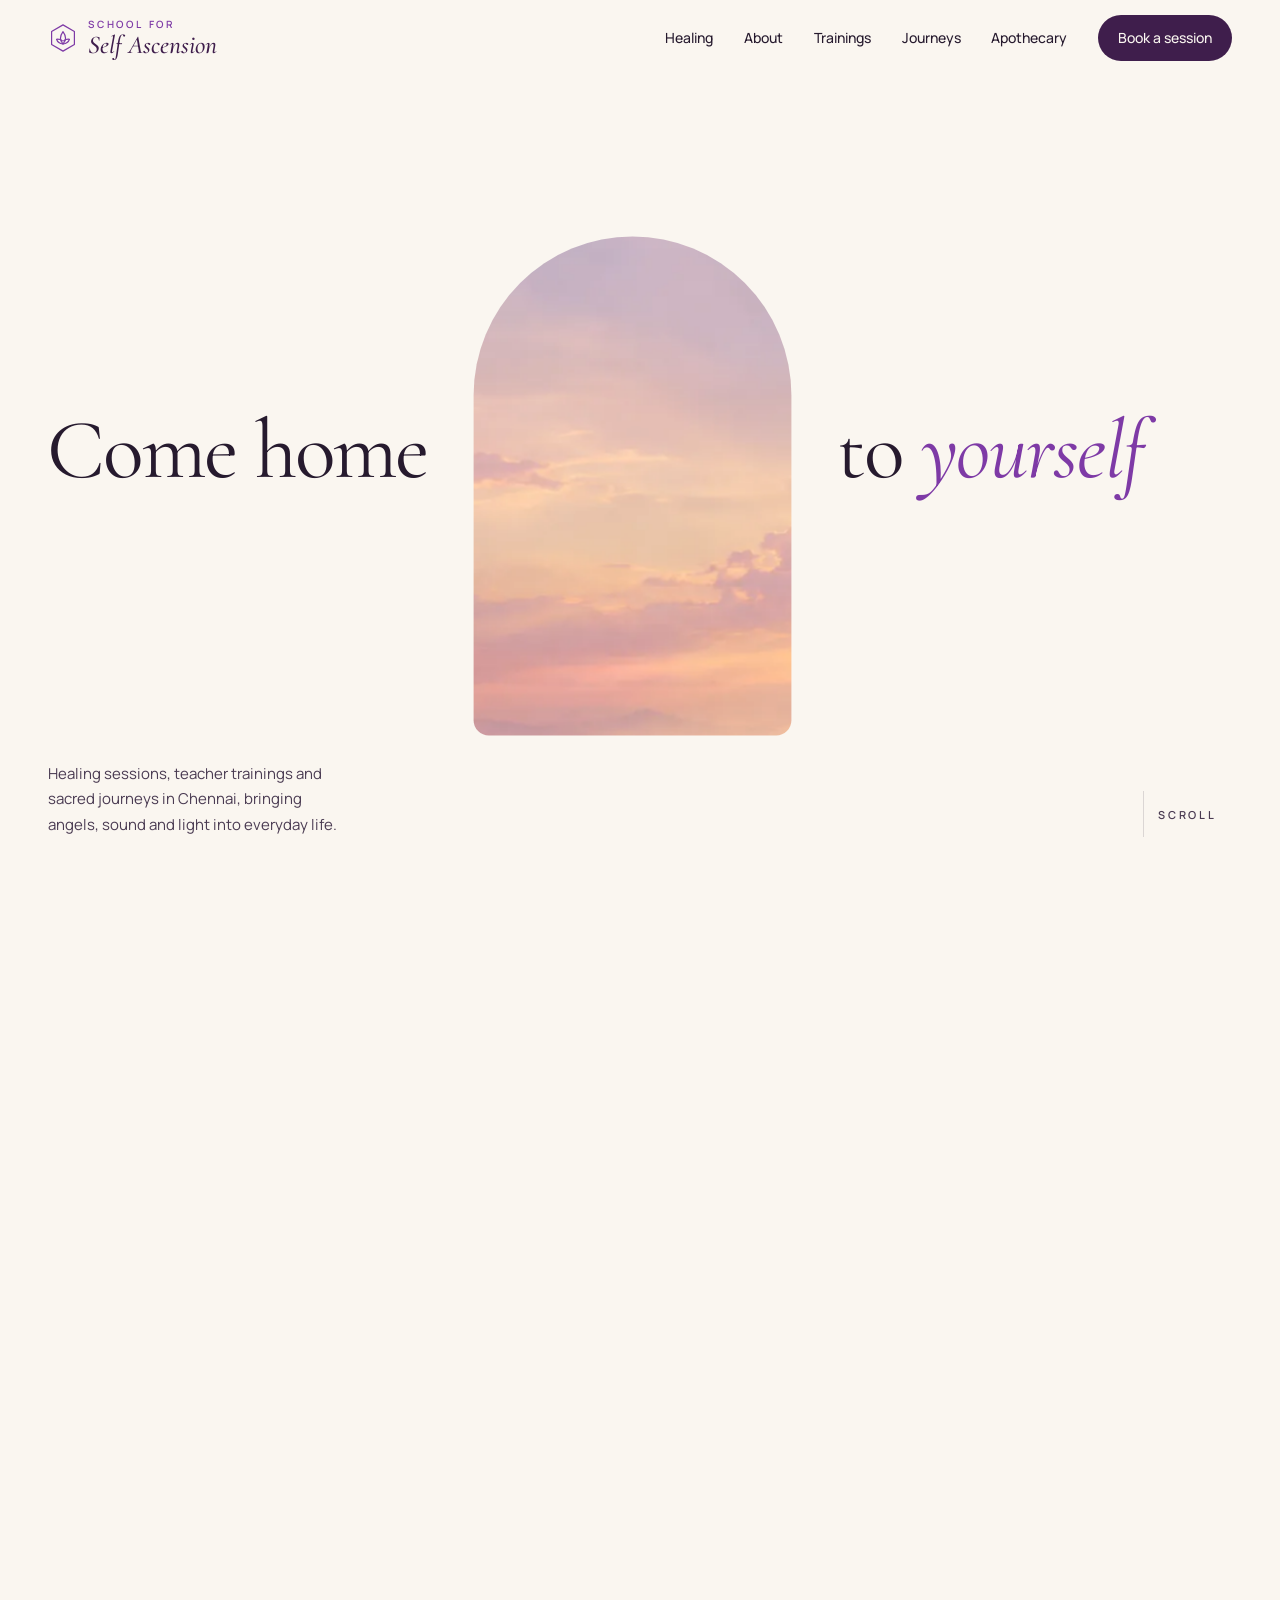
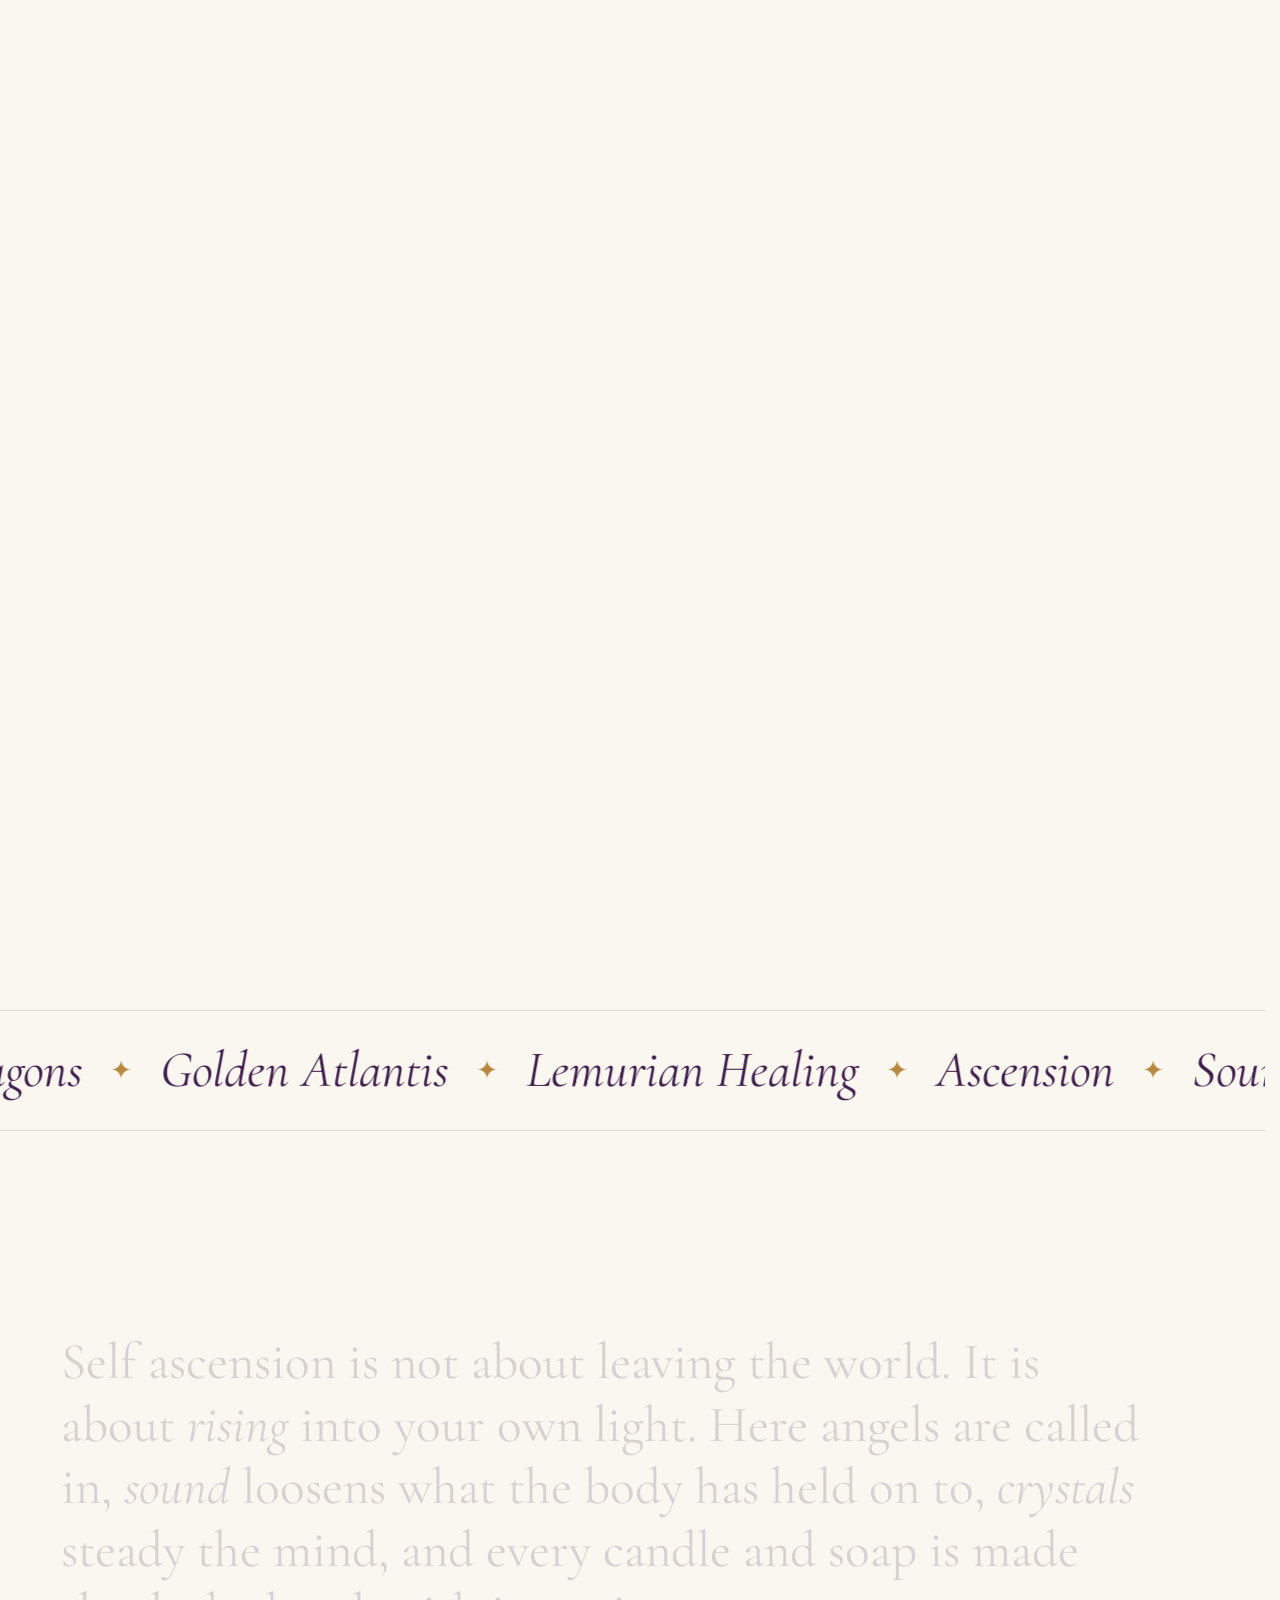
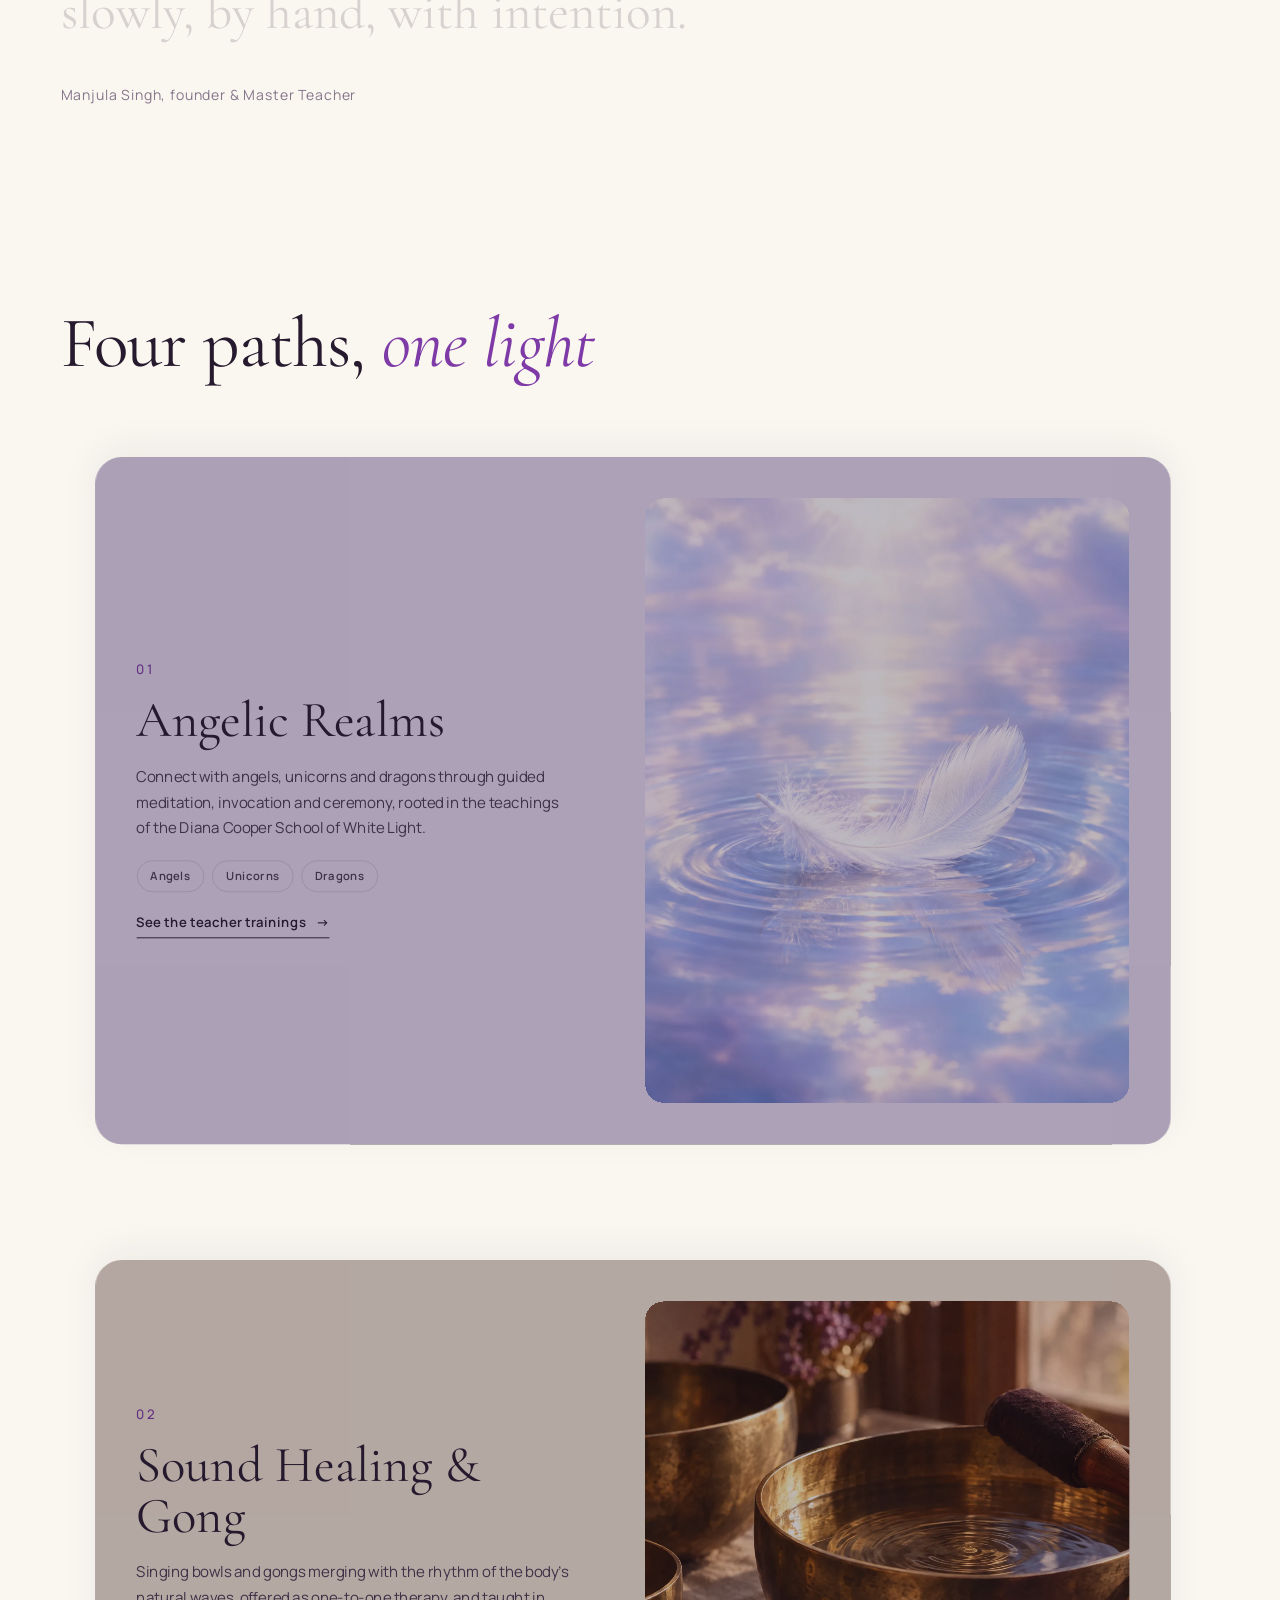
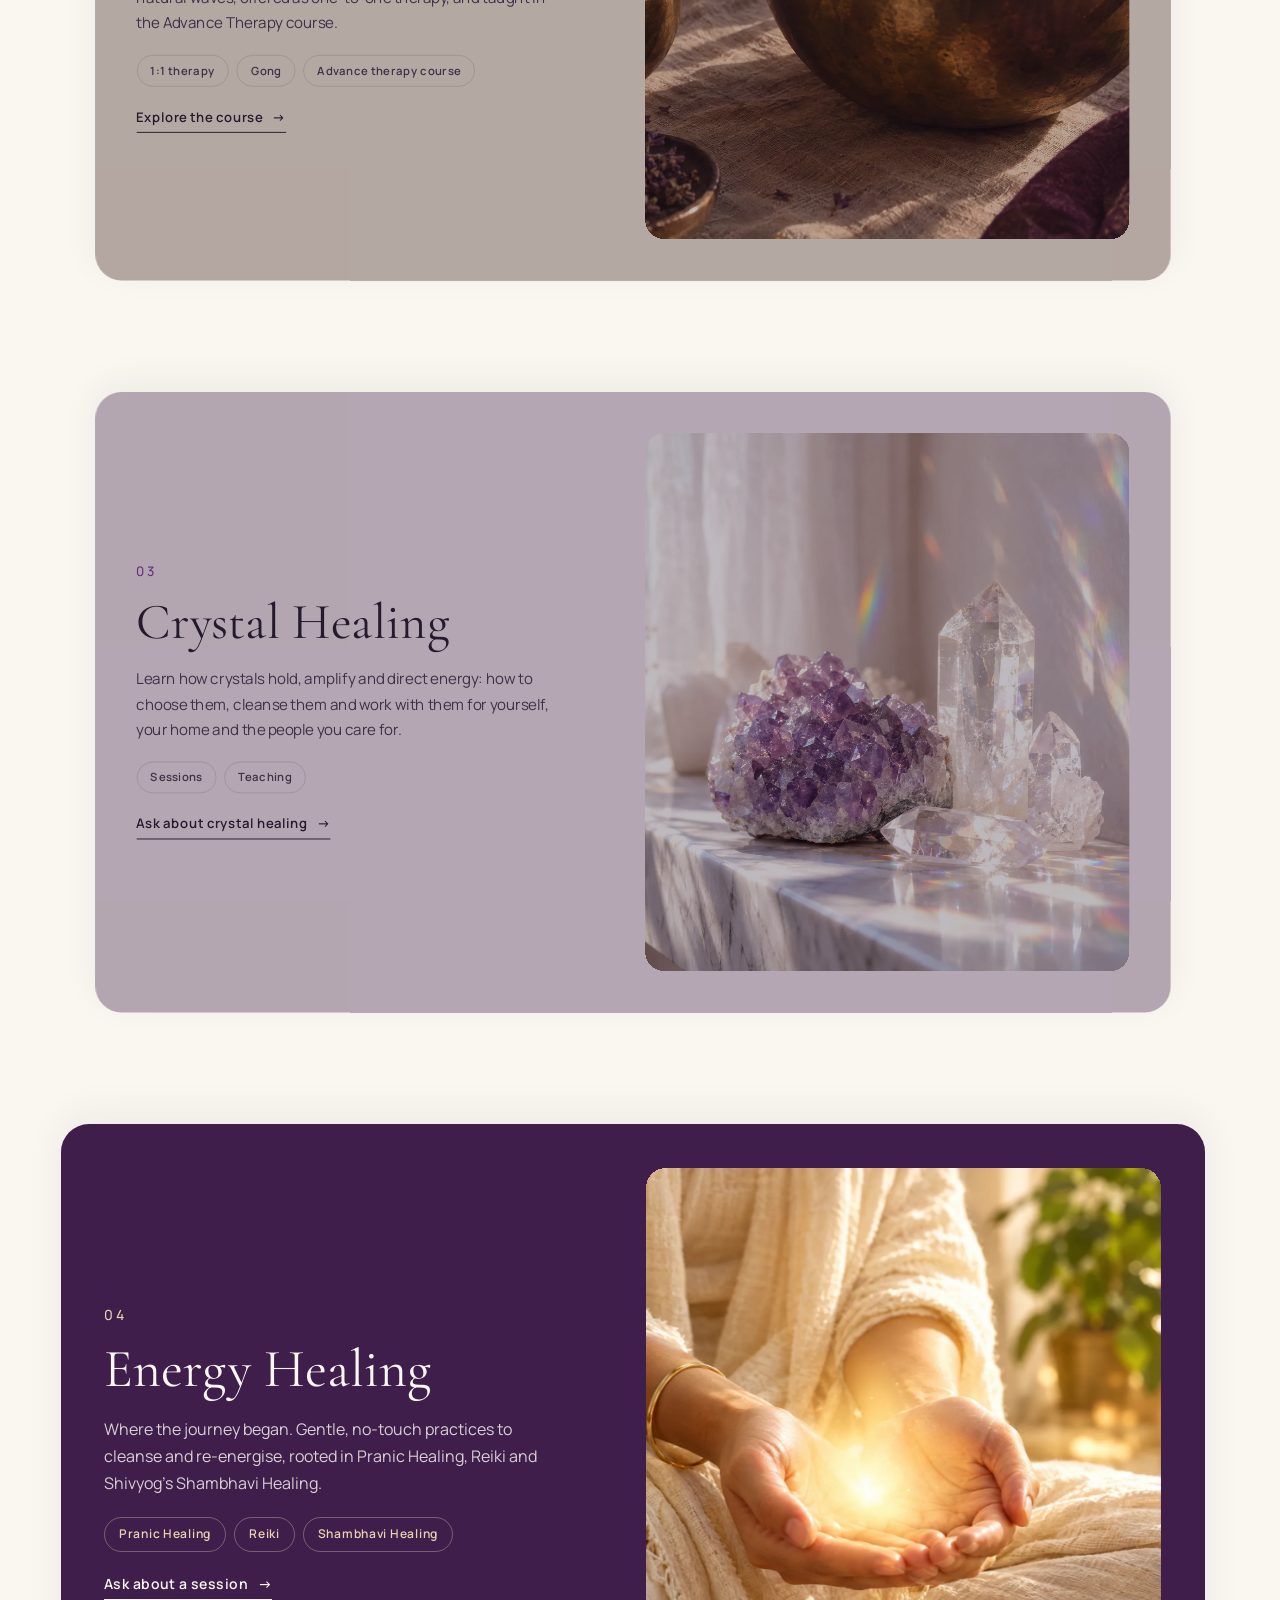
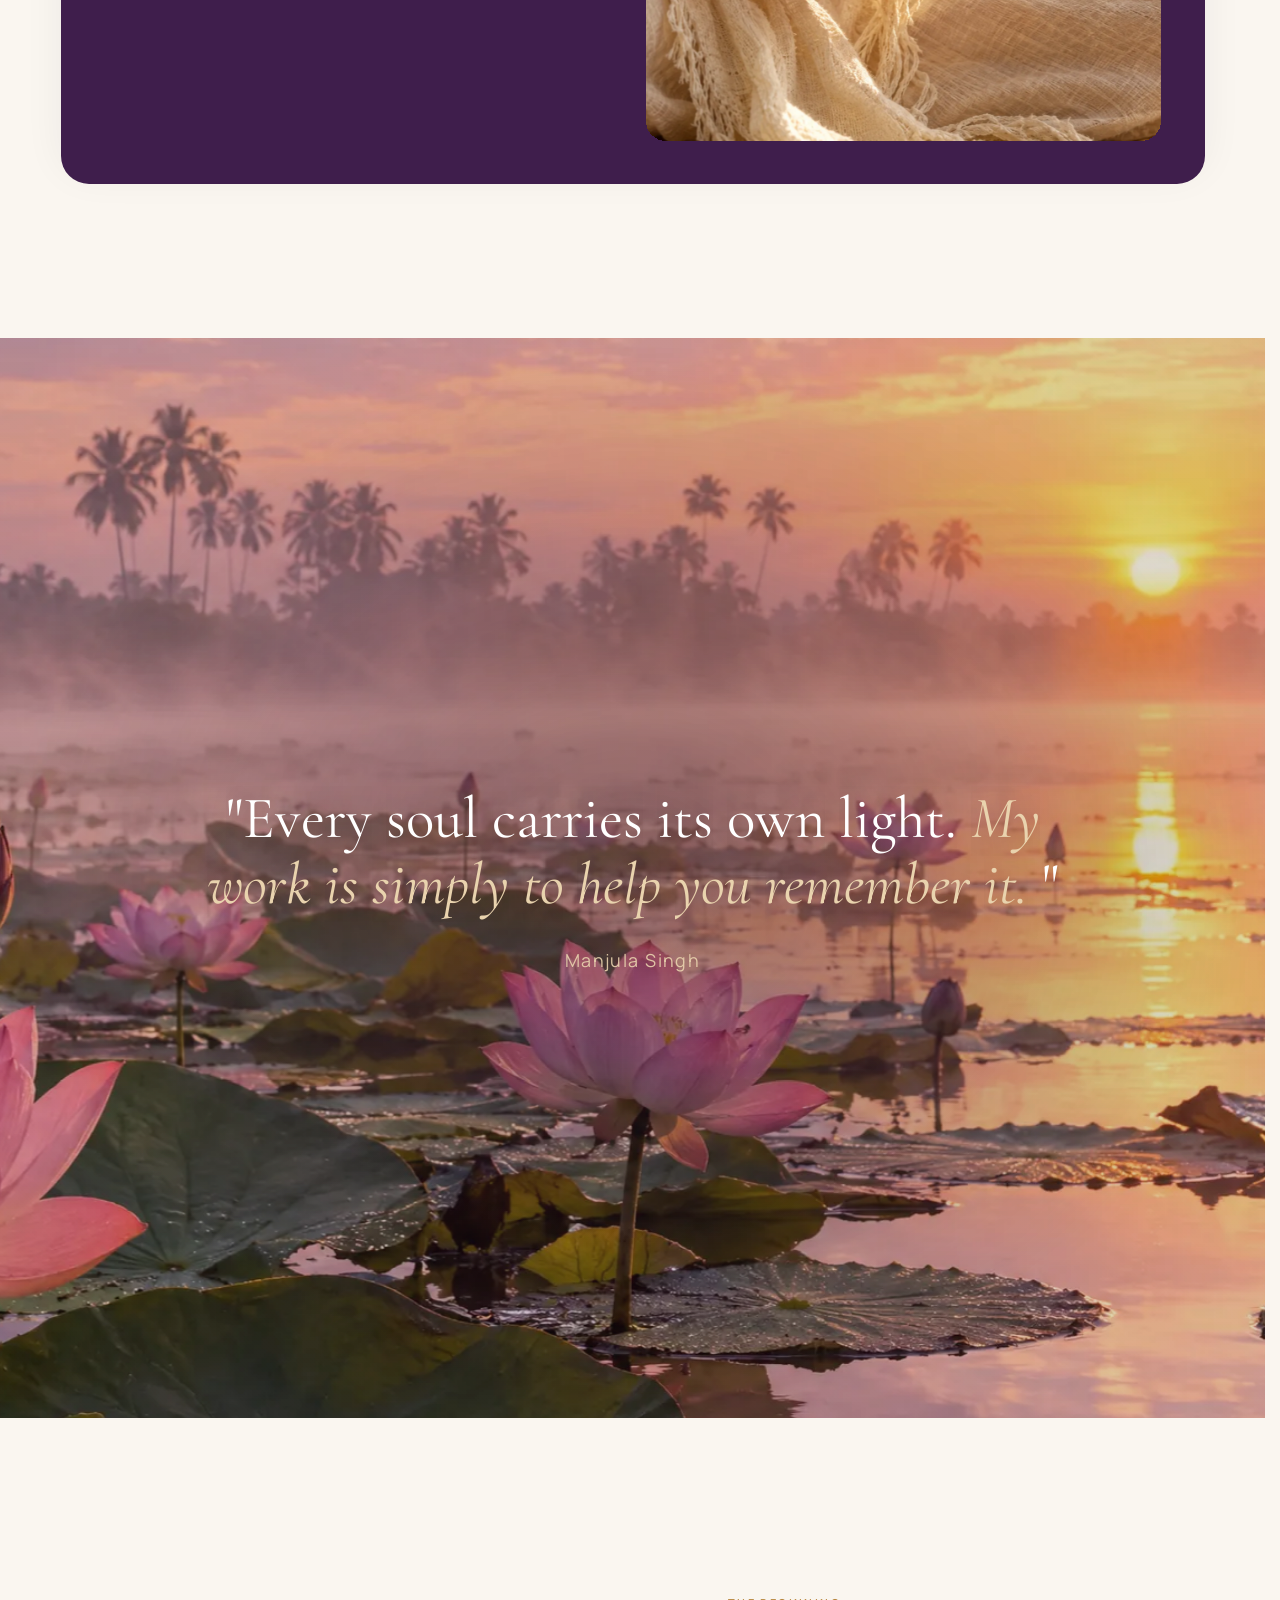
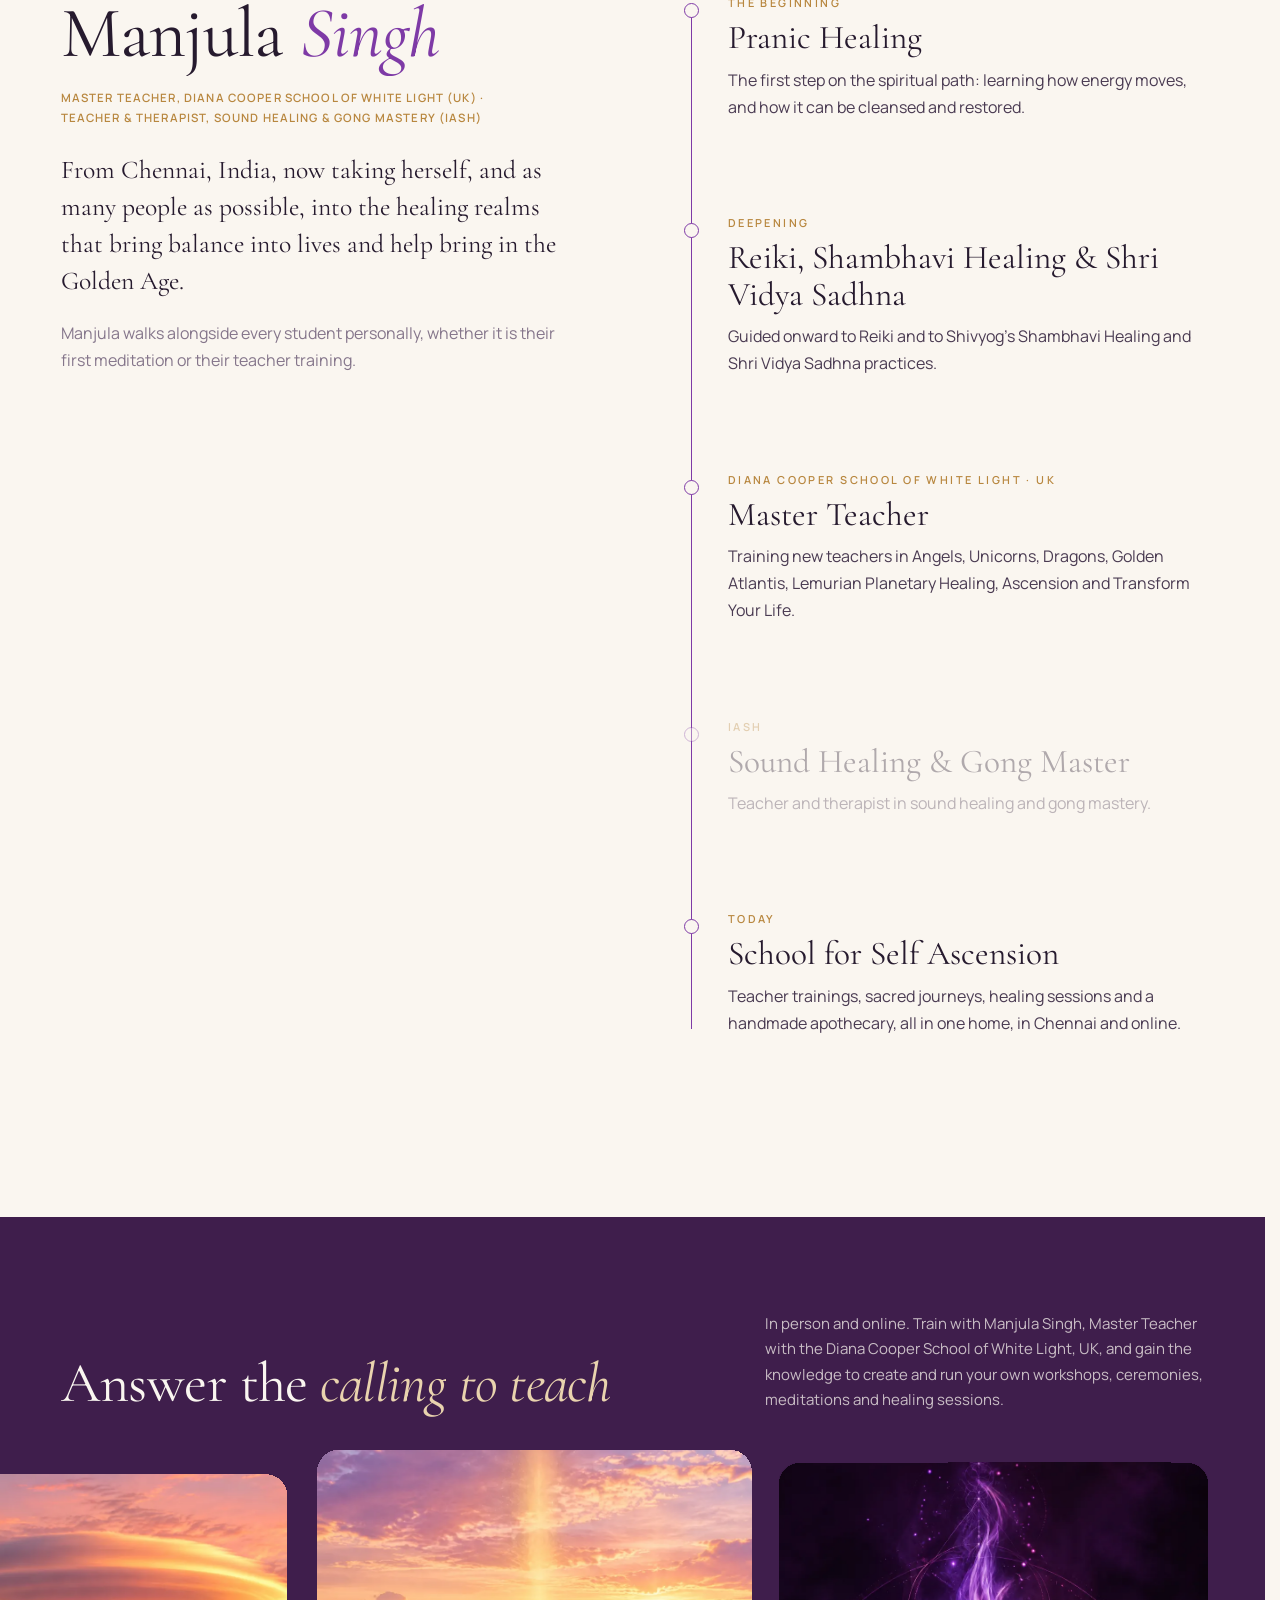
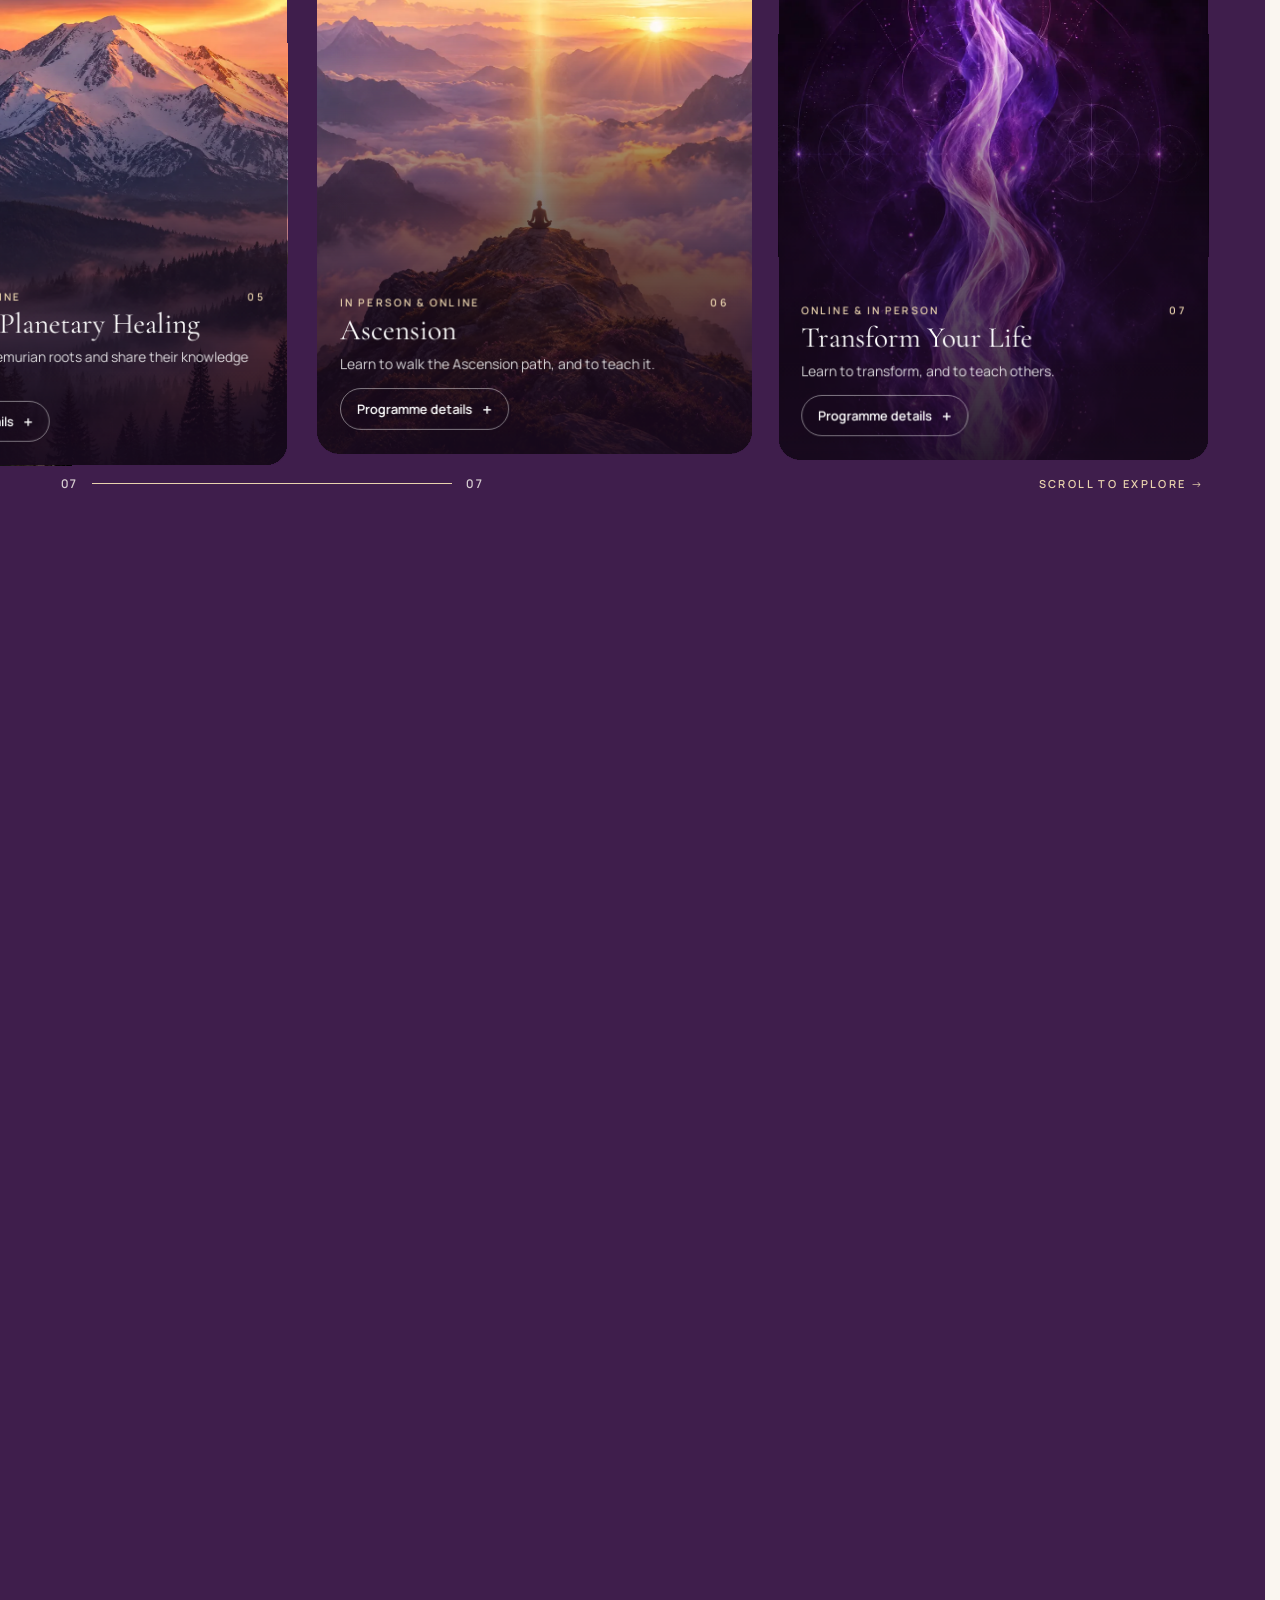
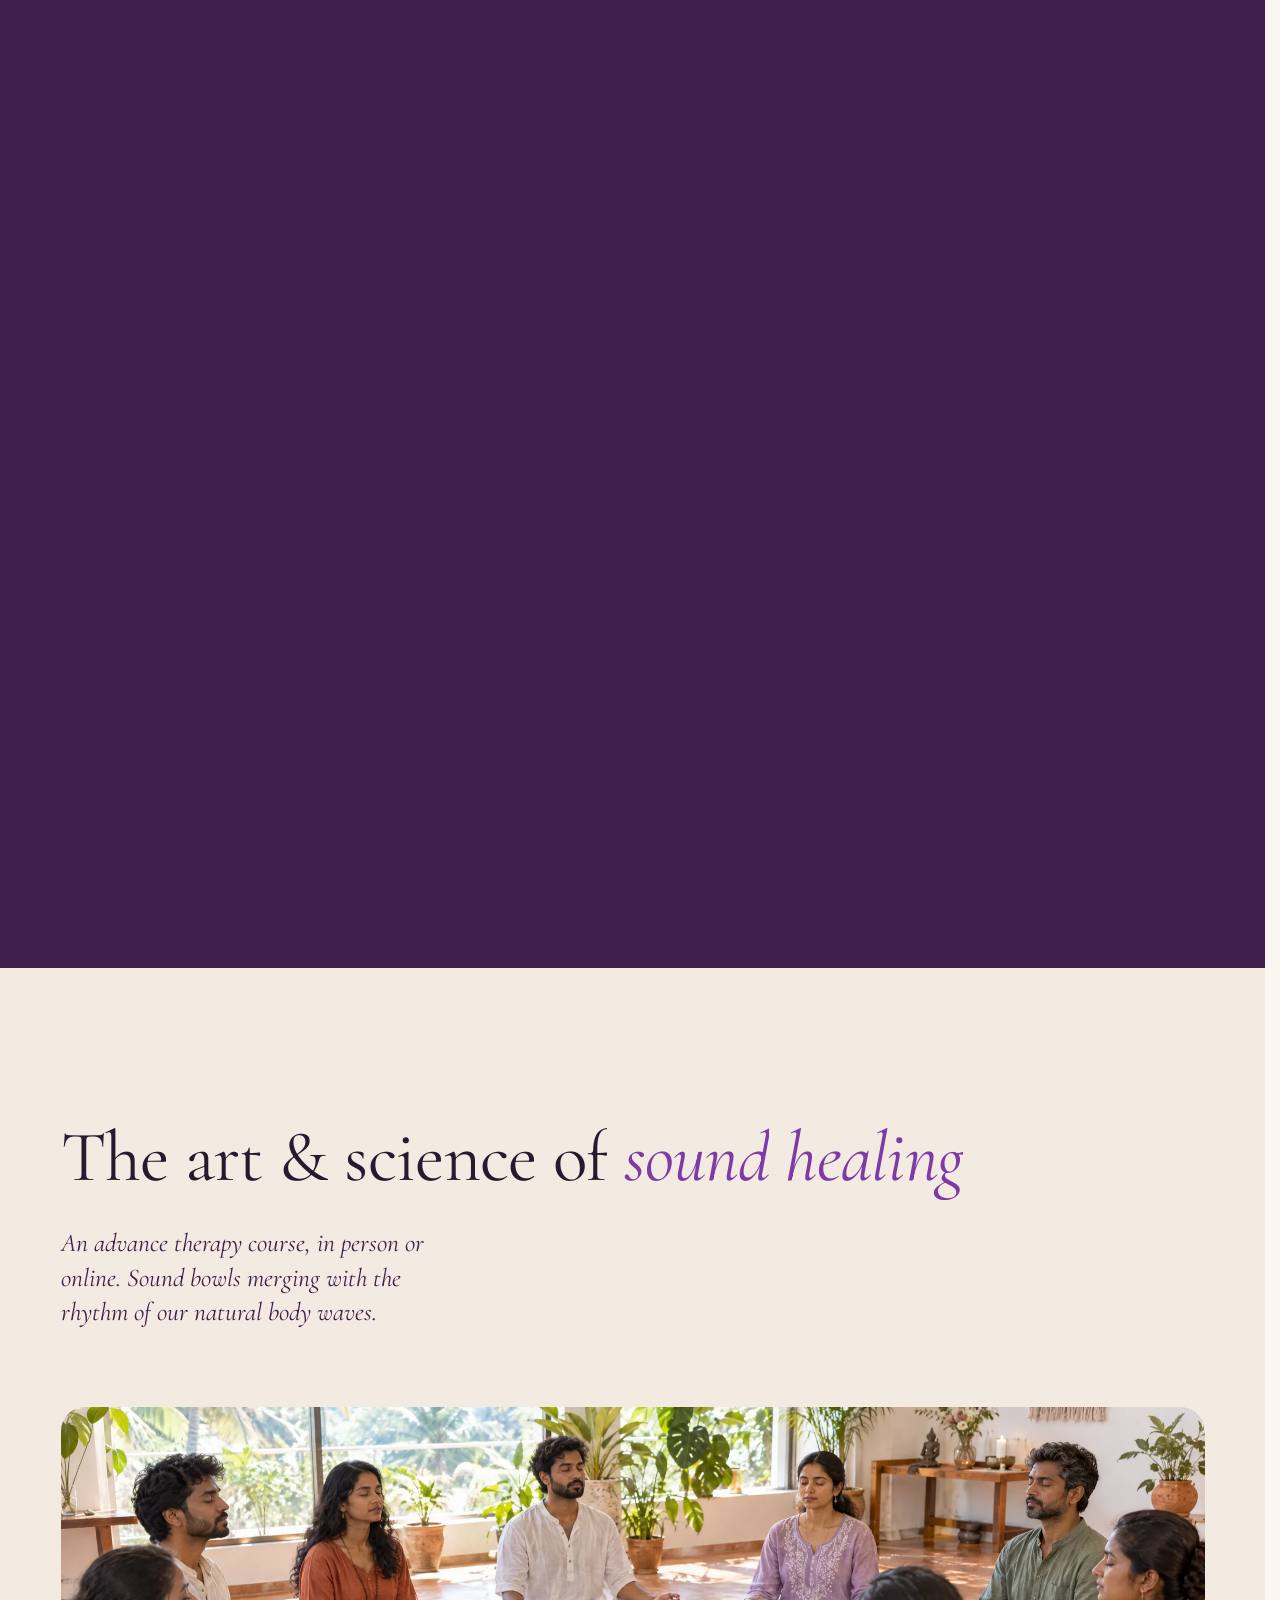
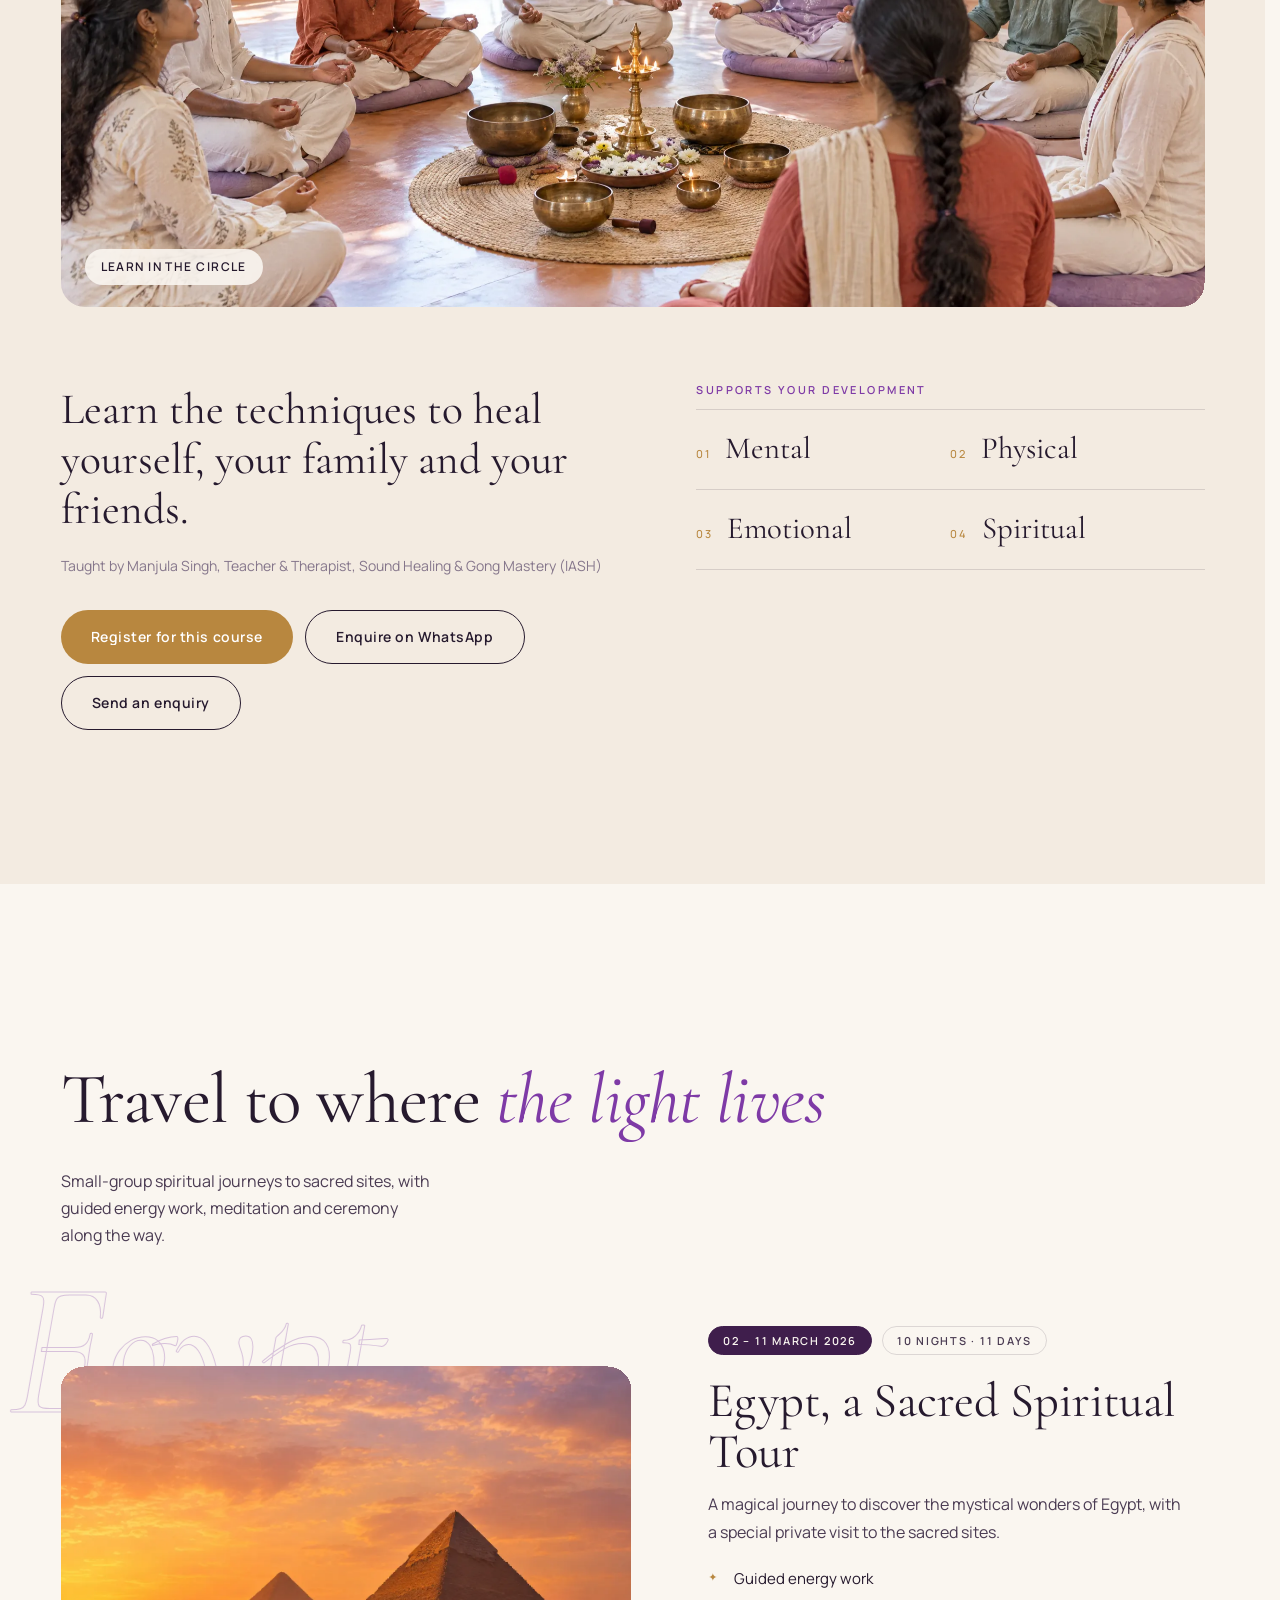
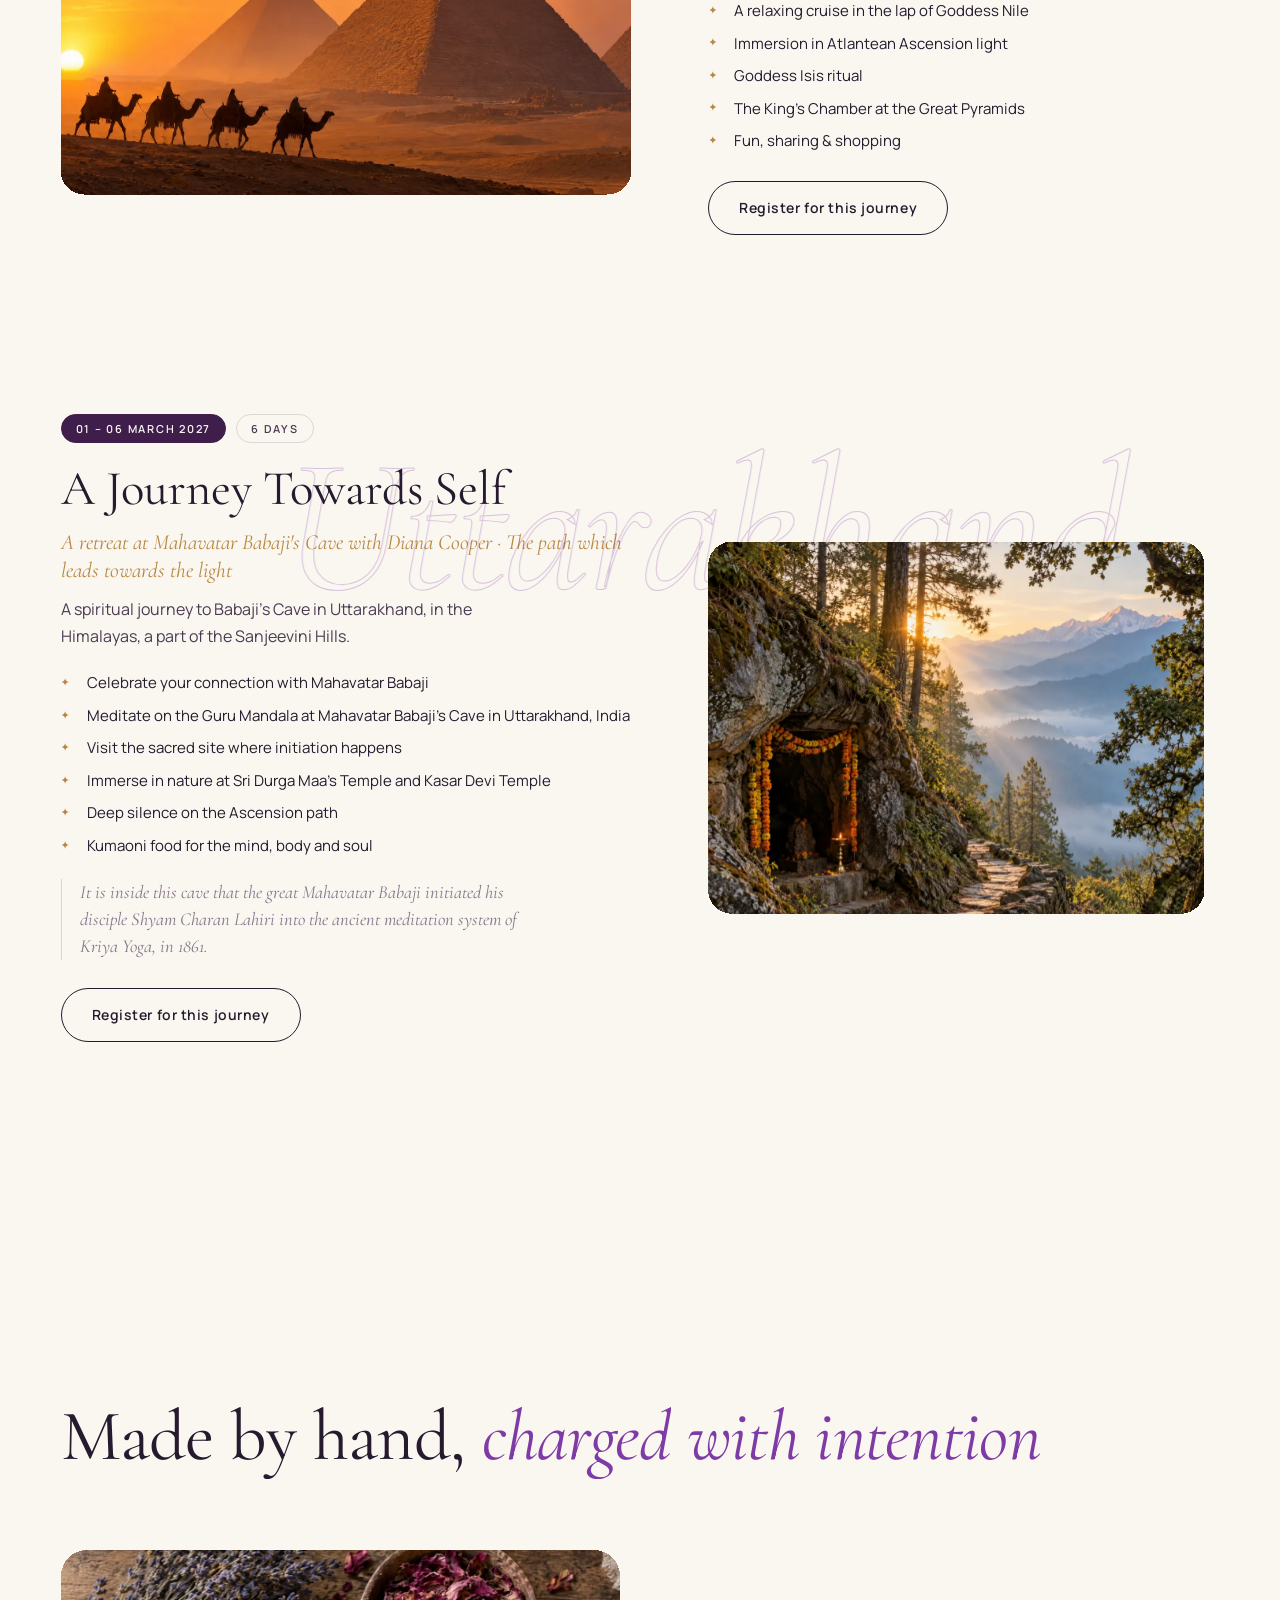
==== index.html @ c5865c65 "Drop the eyebrow pattern and write the em dashes out of the copy Two tics that read as machine-writt" ====
<!DOCTYPE html>
<html lang="en">
<head>
  <meta charset="utf-8">
  <meta name="viewport" content="width=device-width, initial-scale=1">
  <title>School for Self Ascension · Healing, Teacher Training &amp; Sacred Journeys · Chennai</title>
  <meta name="description" content="School for Self Ascension, Chennai: teacher trainings with Master Teacher Manjula Singh, sound healing courses, sacred journeys and handmade candles &amp; soaps.">
  <meta name="theme-color" content="#4B2459">
  <link rel="icon" href="data:image/svg+xml,%3Csvg xmlns='http://www.w3.org/2000/svg' viewBox='0 0 40 40'%3E%3Cpath d='M20 1.5 36 10.75v18.5L20 38.5 4 29.25v-18.5Z' fill='%234B2459'/%3E%3Cpath d='M20 11c2.4 3.3 3.6 6.3 3.6 9.1S22.4 25.5 20 28c-2.4-2.5-3.6-5.1-3.6-7.9S17.6 14.3 20 11Z' fill='%23E9D3AE'/%3E%3C/svg%3E">
  <link rel="preconnect" href="https://fonts.googleapis.com">
  <link rel="preconnect" href="https://fonts.gstatic.com" crossorigin>
  <link href="https://fonts.googleapis.com/css2?family=Cormorant+Garamond:ital,wght@0,400;0,500;0,600;1,400;1,500&family=Manrope:wght@400;500;600;700&display=swap" rel="stylesheet">
  <link rel="preload" as="image" href="assets/img/hero-sky.webp">
  <link rel="stylesheet" href="css/style.css?v=8">
</head>
<body>

  <!-- Intro curtain -->
  <div class="curtain" id="curtain" aria-hidden="true">
    <div class="curtain-inner">
      <span class="curtain-dev">School for</span>
      <span class="curtain-word">Self Ascension</span>
    </div>
  </div>

  <div class="progress" id="progress" aria-hidden="true"></div>

  <!-- Header -->
  <header class="hdr" id="hdr">
    <a class="brand" href="#top" aria-label="School for Self Ascension home">
      <svg class="brand-mark" viewBox="0 0 40 40" aria-hidden="true">
        <path d="M20 2.5 35.2 11.25v17.5L20 37.5 4.8 28.75v-17.5Z"/>
        <path d="M20 11.5c2.3 3.2 3.4 6.1 3.4 8.8S22.3 25.5 20 28c-2.3-2.5-3.4-5-3.4-7.7S17.7 14.7 20 11.5Z"/>
        <path d="M20 28c-4.3-.4-7.3-2.4-8.6-6.3 2.9-.4 5.4.3 7.6 2M20 28c4.3-.4 7.3-2.4 8.6-6.3-2.9-.4-5.4.3-7.6 2"/>
      </svg>
      <span class="brand-text"><small>School for</small>Self Ascension</span>
    </a>
    <nav class="nav" id="nav" aria-label="Main">
      <a href="#healing" data-spy="healing">Healing</a>
      <a href="#about" data-spy="about">About</a>
      <a href="#trainings" data-spy="trainings">Trainings</a>
      <a href="#journeys" data-spy="journeys">Journeys</a>
      <a href="#apothecary" data-spy="apothecary">Apothecary</a>
      <a href="#contact" class="nav-cta">Book a session</a>
    </nav>
    <button class="burger" id="burger" aria-label="Open menu" aria-expanded="false" aria-controls="nav">
      <span></span><span></span>
    </button>
  </header>

  <main id="top">

    <!-- ============ HERO: arch window expands to full-bleed ============ -->
    <section class="hero" id="hero">
      <div class="hero-pin">
        <h1 class="hero-title">
          <span class="hero-word hw-l"><span>Come</span> <span>home</span></span>
          <span class="hero-word hw-r"><span>to</span> <em>yourself</em></span>
        </h1>

        <div class="hero-frame" id="heroFrame">
          <img id="heroImg" src="assets/img/hero-sky.webp" alt="Golden light breaking through lavender clouds with a single white feather" fetchpriority="high">
          <div class="hero-caption" id="heroCaption">
            <span class="dev">With Master Teacher Manjula Singh</span>
            <p class="hero-caption-title">School for <em>Self Ascension</em></p>
            <p class="hero-caption-sub">Teacher trainings · Sound healing · Sacred journeys</p>
          </div>
        </div>

        <p class="hero-sub" id="heroSub">Healing sessions, teacher trainings and sacred journeys in Chennai, bringing angels, sound and light into everyday life.</p>
        <div class="hero-cue" id="heroCue"><span class="cue-line"></span>Scroll</div>
      </div>
    </section>

    <!-- ============ Velocity marquee ============ -->
    <div class="marquee" aria-hidden="true">
      <div class="marquee-track" id="marquee">
        <span>Angels</span><i>✦</i><span>Unicorns</span><i>✦</i><span>Dragons</span><i>✦</i><span>Golden Atlantis</span><i>✦</i><span>Lemurian Healing</span><i>✦</i><span>Ascension</span><i>✦</i><span>Sound &amp; Gong</span><i>✦</i><span>Sacred Journeys</span><i>✦</i>
      </div>
    </div>

    <!-- ============ Manifesto: word fill ============ -->
    <section class="manifesto" id="manifesto">
      <div class="wrap">
        <p class="fill" id="fill">
          Self ascension is not about leaving the world. It is about <em>rising</em> into your own light. Here angels are called in, <em>sound</em> loosens what the body has held on to, <em>crystals</em> steady the mind, and every candle and soap is made slowly, by hand, with intention.
        </p>
        <p class="fill-sign">Manjula Singh, founder &amp; Master Teacher</p>
      </div>
    </section>

    <!-- ============ Healing modalities: sticky stacked cards ============ -->
    <section class="healing" id="healing">
      <div class="wrap">
        <div class="sec-head">
          <h2 class="split">Four paths, <em>one light</em></h2>
        </div>

        <div class="stack" id="stack">
          <article class="stack-card c-lav" style="--i:0">
            <div class="sc-text">
              <span class="sc-num">01</span>
              <h3>Angelic Realms</h3>
              <p>Connect with angels, unicorns and dragons through guided meditation, invocation and ceremony, rooted in the teachings of the Diana Cooper School of White Light.</p>
              <ul class="sc-tags"><li>Angels</li><li>Unicorns</li><li>Dragons</li></ul>
              <a class="link-arrow" href="#trainings">See the teacher trainings <span>→</span></a>
            </div>
            <div class="sc-media"><img src="assets/img/angel-feather.webp" alt="A white feather resting on still water with gentle ripples" loading="lazy"></div>
          </article>

          <article class="stack-card c-gold" style="--i:1">
            <div class="sc-text">
              <span class="sc-num">02</span>
              <h3>Sound Healing &amp; Gong</h3>
              <p>Singing bowls and gongs merging with the rhythm of the body's natural waves, offered as one-to-one therapy, and taught in the Advance Therapy course.</p>
              <ul class="sc-tags"><li>1:1 therapy</li><li>Gong</li><li>Advance therapy course</li></ul>
              <a class="link-arrow" href="#sound">Explore the course <span>→</span></a>
            </div>
            <div class="sc-media"><img src="assets/img/singing-bowls.webp" alt="Brass Tibetan singing bowls with a wooden mallet in warm light" loading="lazy"></div>
          </article>

          <article class="stack-card c-blush" style="--i:2">
            <div class="sc-text">
              <span class="sc-num">03</span>
              <h3>Crystal Healing</h3>
              <p>Learn how crystals hold, amplify and direct energy: how to choose them, cleanse them and work with them for yourself, your home and the people you care for.</p>
              <ul class="sc-tags"><li>Sessions</li><li>Teaching</li></ul>
              <a class="link-arrow" href="#contact" data-interest="Crystal Healing">Ask about crystal healing <span>→</span></a>
            </div>
            <div class="sc-media"><img src="assets/img/crystals-light.webp" alt="Amethyst and clear quartz on a marble windowsill casting rainbow light" loading="lazy"></div>
          </article>

          <article class="stack-card c-plum" style="--i:3">
            <div class="sc-text">
              <span class="sc-num">04</span>
              <h3>Energy Healing</h3>
              <p>Where the journey began. Gentle, no-touch practices to cleanse and re-energise, rooted in Pranic Healing, Reiki and Shivyog's Shambhavi Healing.</p>
              <ul class="sc-tags"><li>Pranic Healing</li><li>Reiki</li><li>Shambhavi Healing</li></ul>
              <a class="link-arrow" href="#contact" data-interest="A healing session">Ask about a session <span>→</span></a>
            </div>
            <div class="sc-media"><img src="assets/img/healing-hands.webp" alt="Open cupped hands holding a soft glow of golden light" loading="lazy"></div>
          </article>
        </div>
      </div>
    </section>

    <!-- ============ Lotus parallax band ============ -->
    <section class="band" id="band">
      <div class="band-media"><img id="bandImg" src="assets/img/lotus-pond.webp" alt="Pink lotus flowers on a misty pond at sunrise" loading="lazy"></div>
      <div class="band-copy">
        <blockquote class="split">"Every soul carries its own light. <em>My work is simply to help you remember it.</em>"</blockquote>
        <p class="band-attrib">Manjula Singh</p>
      </div>
    </section>

    <!-- ============ About: rail draw ============ -->
    <section class="journey" id="about">
      <div class="wrap journey-grid">
        <div class="journey-intro">
          <h2 class="split">Manjula <em>Singh</em></h2>
          <p class="creds">Master Teacher, Diana Cooper School of White Light (UK) · Teacher &amp; Therapist, Sound Healing &amp; Gong Mastery (IASH)</p>
          <p class="lead">From Chennai, India, now taking herself, and as many people as possible, into the healing realms that bring balance into lives and help bring in the Golden Age.</p>
          <p class="muted">Manjula walks alongside every student personally, whether it is their first meditation or their teacher training.</p>
        </div>

        <ol class="rail-list" id="rail">
          <li class="rail-fill" aria-hidden="true"><span id="railFill"></span></li>
          <li class="rail-item">
            <span class="rail-dot"></span>
            <p class="rail-k">The beginning</p>
            <h3>Pranic Healing</h3>
            <p>The first step on the spiritual path: learning how energy moves, and how it can be cleansed and restored.</p>
          </li>
          <li class="rail-item">
            <span class="rail-dot"></span>
            <p class="rail-k">Deepening</p>
            <h3>Reiki, Shambhavi Healing &amp; Shri Vidya Sadhna</h3>
            <p>Guided onward to Reiki and to Shivyog's Shambhavi Healing and Shri Vidya Sadhna practices.</p>
          </li>
          <li class="rail-item">
            <span class="rail-dot"></span>
            <p class="rail-k">Diana Cooper School of White Light · UK</p>
            <h3>Master Teacher</h3>
            <p>Training new teachers in Angels, Unicorns, Dragons, Golden Atlantis, Lemurian Planetary Healing, Ascension and Transform Your Life.</p>
          </li>
          <li class="rail-item">
            <span class="rail-dot"></span>
            <p class="rail-k">IASH</p>
            <h3>Sound Healing &amp; Gong Master</h3>
            <p>Teacher and therapist in sound healing and gong mastery.</p>
          </li>
          <li class="rail-item">
            <span class="rail-dot"></span>
            <p class="rail-k">Today</p>
            <h3>School for Self Ascension</h3>
            <p>Teacher trainings, sacred journeys, healing sessions and a handmade apothecary, all in one home, in Chennai and online.</p>
          </li>
        </ol>
      </div>
    </section>

    <!-- ============ Teacher trainings: pinned horizontal gallery ============ -->
    <section class="trainings" id="trainings">
      <div class="tr-pin">
        <div class="wrap tr-head">
          <div>
            <h2 class="split">Answer the <em>calling to teach</em></h2>
          </div>
          <p class="sec-note">In person and online. Train with Manjula Singh, Master Teacher with the Diana Cooper School of White Light, UK, and gain the knowledge to create and run your own workshops, ceremonies, meditations and healing sessions.</p>
        </div>

        <div class="tr-track" id="trTrack">

          <article class="tr-card" data-title="Angel Teacher Training">
            <div class="tr-media"><img src="assets/img/tr-angels.webp" alt="Luminous angel wings of light against a lavender sky" loading="lazy"></div>
            <div class="tr-body">
              <p class="tr-kicker"><span>Teacher training</span><span>01</span></p>
              <h3>Angels</h3>
              <p>Be the angelic light that spreads around and into the world.</p>
              <button class="tr-more" type="button">Programme details <span aria-hidden="true">+</span></button>
            </div>
            <div class="tr-detail" hidden>
              <p class="dlg-kicker">Teacher training · In person &amp; online</p>
              <h3>Angel Teacher Training</h3>
              <p class="dlg-lead">Do you want to teach about Angels? Be the angelic light that spreads around and into the world.</p>
              <p>This training programme gives you the knowledge to create and run your own workshops, ceremonies, meditations and healing sessions on Angels.</p>
            </div>
          </article>

          <article class="tr-card" data-title="Unicorn Teacher Training">
            <div class="tr-media"><img src="assets/img/tr-unicorns.webp" alt="A white unicorn in a misty moonlit forest glade" loading="lazy"></div>
            <div class="tr-body">
              <p class="tr-kicker"><span>Teacher training</span><span>02</span></p>
              <h3>Unicorns</h3>
              <p>Unicorns are pure beings who connect to our souls.</p>
              <button class="tr-more" type="button">Programme details <span aria-hidden="true">+</span></button>
            </div>
            <div class="tr-detail" hidden>
              <p class="dlg-kicker">Teacher training · Online &amp; in person</p>
              <h3>Unicorn Teacher Training</h3>
              <p class="dlg-lead">Unicorns are pure beings who connect to our souls.</p>
              <p>This training programme gives you the knowledge to create and run your own workshops, ceremonies, meditations and healing sessions on Unicorns.</p>
              <p class="dlg-note">Includes the full detailed manual for the Teacher Training Module and the Unicorn Module.</p>
            </div>
          </article>

          <article class="tr-card" data-title="Dragon Teacher Training">
            <div class="tr-media"><img src="assets/img/tr-dragons.webp" alt="A golden celestial dragon swirling through sunrise clouds" loading="lazy"></div>
            <div class="tr-body">
              <p class="tr-kicker"><span>Teacher training</span><span>03</span></p>
              <h3>Dragons</h3>
              <p>Connect to the Dragons' realm and spread their light into the world.</p>
              <button class="tr-more" type="button">Programme details <span aria-hidden="true">+</span></button>
            </div>
            <div class="tr-detail" hidden>
              <p class="dlg-kicker">Teacher training · In person &amp; online</p>
              <h3>Dragon Teacher Training</h3>
              <p class="dlg-lead">Do you want to connect to the Dragons' realm and spread their light into the world? If you feel a calling to teach about them, this training programme is for you.</p>
              <p class="dlg-list-title">In this training</p>
              <ul class="dlg-list">
                <li>Connect with the celestial dragons</li>
                <li>Learn about them, and learn to teach them</li>
                <li>Spread the Dragons' light</li>
                <li>Clearing &amp; healing</li>
                <li>…and more</li>
              </ul>
            </div>
          </article>

          <article class="tr-card" data-title="Golden Atlantis Teacher Training Program">
            <div class="tr-media"><img src="assets/img/tr-atlantis.webp" alt="A golden crystal city glowing beneath turquoise ocean water" loading="lazy"></div>
            <div class="tr-body">
              <p class="tr-kicker"><span>Teacher training</span><span>04</span></p>
              <h3>Golden Atlantis</h3>
              <p>Bring wisdom, power and enlightenment into your life and the lives of others.</p>
              <button class="tr-more" type="button">Programme details <span aria-hidden="true">+</span></button>
            </div>
            <div class="tr-detail" hidden>
              <p class="dlg-kicker">Teacher training programme · Online &amp; in person</p>
              <h3>Golden Atlantis Teacher Training</h3>
              <p class="dlg-lead">Bring wisdom, power and enlightenment into your own life and the lives of others.</p>
              <p>This training programme gives you the knowledge to create and run your own workshops, ceremonies, meditations and healing sessions on the Atlantean Age.</p>
            </div>
          </article>

          <article class="tr-card" data-title="Lemurian Planetary Healing Teacher Training">
            <div class="tr-media"><img src="assets/img/tr-lemuria.webp" alt="Snow-capped Mount Shasta under a glowing lenticular cloud at sunrise" loading="lazy"></div>
            <div class="tr-body">
              <p class="tr-kicker"><span>Teacher training</span><span>05</span></p>
              <h3>Lemurian Planetary Healing</h3>
              <p>Connect to your Lemurian roots and share their knowledge with the world.</p>
              <button class="tr-more" type="button">Programme details <span aria-hidden="true">+</span></button>
            </div>
            <div class="tr-detail" hidden>
              <p class="dlg-kicker">Teacher training · In person &amp; online</p>
              <h3>Lemurian Planetary Healing Teacher Training</h3>
              <p class="dlg-lead">Do you want to connect to the Lemurian Age and spread its knowledge into the world? If you feel a calling to teach about it, this training programme is for you.</p>
              <p>Train with Manjula to connect to your Lemurian roots.</p>
            </div>
          </article>

          <article class="tr-card" data-title="Ascension Teacher Training">
            <div class="tr-media"><img src="assets/img/tr-ascension.webp" alt="A figure meditating on a mountain ridge above the clouds as a column of light rises" loading="lazy"></div>
            <div class="tr-body">
              <p class="tr-kicker"><span>Teacher training</span><span>06</span></p>
              <h3>Ascension</h3>
              <p>Learn to walk the Ascension path, and to teach it.</p>
              <button class="tr-more" type="button">Programme details <span aria-hidden="true">+</span></button>
            </div>
            <div class="tr-detail" hidden>
              <p class="dlg-kicker">Teacher training · In person &amp; online</p>
              <h3>Ascension Teacher Training</h3>
              <p class="dlg-lead">Do you want to lead your own workshops and teach others about Ascension? Learn to walk the Ascension path, and to teach it.</p>
              <p class="dlg-list-title">What you'll learn</p>
              <ul class="dlg-list">
                <li>The expertise and skills to facilitate workshops and meditations in a professional manner</li>
                <li>How to keep your energies uplifted as you organise and run workshops</li>
                <li>A comprehensive understanding of Ascension</li>
                <li>The Soul and the Monad</li>
                <li>Channelling the Masters</li>
                <li>Affirmations, prayers and Degrees</li>
                <li>Cosmic Heart meditation and healing</li>
                <li>…and more</li>
              </ul>
            </div>
          </article>

          <article class="tr-card" data-title="Transform Your Life Teacher Training">
            <div class="tr-media"><img src="assets/img/tr-violet-flame.webp" alt="A luminous violet flame rising in darkness" loading="lazy"></div>
            <div class="tr-body">
              <p class="tr-kicker"><span>Teacher training</span><span>07</span></p>
              <h3>Transform Your Life</h3>
              <p>Learn to transform, and to teach others.</p>
              <button class="tr-more" type="button">Programme details <span aria-hidden="true">+</span></button>
            </div>
            <div class="tr-detail" hidden>
              <p class="dlg-kicker">Teacher training · Online &amp; in person</p>
              <h3>Transform Your Life Teacher Training</h3>
              <p class="dlg-lead">Learn to transform, and to teach others.</p>
              <p class="dlg-list-title">What you'll learn</p>
              <ul class="dlg-list">
                <li>The Laws of Life</li>
                <li>The inner self, the Inner Child and the Shadow self</li>
                <li>Abundance, material and spiritual</li>
                <li>Your relationship with the physical self and the chakras</li>
                <li>A variety of activities and visualisations to heal, uncord and transform, and how to teach them</li>
                <li>The Violet Flame and its variations as tools for transformation</li>
                <li>Walking the Ascension Pathway</li>
                <li>Connecting with the soul and its purpose</li>
              </ul>
            </div>
          </article>

        </div>

        <div class="wrap tr-hud" aria-hidden="true">
          <span id="trCount">01</span><span class="tr-bar"><i id="trBar"></i></span><span id="trTotal">07</span>
          <span class="tr-hint">Scroll to explore <b>→</b></span>
        </div>
      </div>
    </section>

    <!-- ============ Sound healing course: clip wipe ============ -->
    <section class="sound" id="sound">
      <div class="wrap">
        <div class="sec-head row">
          <div>
            <h2 class="split">The art &amp; science of <em>sound healing</em></h2>
          </div>
          <p class="sec-note sound-tag">An advance therapy course, in person or online. Sound bowls merging with the rhythm of our natural body waves.</p>
        </div>

        <div class="wipe" id="wipe">
          <img src="assets/img/workshop-circle.webp" alt="A group meditating in a circle around singing bowls and a lit diya in a bright studio" loading="lazy">
          <span class="wipe-label">Learn in the circle</span>
        </div>

        <div class="sound-grid">
          <div class="reveal">
            <p class="sound-lead">Learn the techniques to heal yourself, your family and your friends.</p>
            <p class="sound-by">Taught by Manjula Singh, Teacher &amp; Therapist, Sound Healing &amp; Gong Mastery (IASH)</p>
            <div class="sound-actions">
              <a class="btn btn-gold magnetic" href="register.html?a=course-sound-healing"><span class="roll"><span>Register for this course</span><span>Register for this course</span></span></a>
              <a class="btn btn-ghost wa-link" href="#contact" data-wa="Hello Manjula, I'd like to know more about the Sound Healing Advance Therapy course." target="_blank" rel="noopener">Enquire on WhatsApp</a>
              <a class="btn btn-ghost" href="#contact" data-interest="Sound Healing: Advance Therapy course">Send an enquiry</a>
            </div>
          </div>
          <div class="reveal">
            <p class="dlg-list-title">Supports your development</p>
            <ul class="sound-dev">
              <li><span>01</span>Mental</li>
              <li><span>02</span>Physical</li>
              <li><span>03</span>Emotional</li>
              <li><span>04</span>Spiritual</li>
            </ul>
          </div>
        </div>
      </div>
    </section>

    <!-- ============ Sacred journeys: portal reveal ============ -->
    <section class="journeys" id="journeys">
      <div class="wrap">
        <div class="sec-head row">
          <div>
            <h2 class="split">Travel to where <em>the light lives</em></h2>
          </div>
          <p class="sec-note">Small-group spiritual journeys to sacred sites, with guided energy work, meditation and ceremony along the way.</p>
        </div>

        <article class="jr">
          <div class="jr-media">
            <span class="jr-word" aria-hidden="true">Egypt</span>
            <div class="jr-portal"><img src="assets/img/jr-egypt.webp" alt="Camel riders silhouetted before the Great Pyramids of Giza at sunset" loading="lazy"></div>
          </div>
          <div class="jr-text reveal">
            <p class="jr-when"><span>02 – 11 March 2026</span><span>10 nights · 11 days</span></p>
            <h3>Egypt<em>, a Sacred Spiritual Tour</em></h3>
            <p class="jr-lead">A magical journey to discover the mystical wonders of Egypt, with a special private visit to the sacred sites.</p>
            <ul class="jr-list">
              <li>Guided energy work</li>
              <li>A relaxing cruise in the lap of Goddess Nile</li>
              <li>Immersion in Atlantean Ascension light</li>
              <li>Goddess Isis ritual</li>
              <li>The King's Chamber at the Great Pyramids</li>
              <li>Fun, sharing &amp; shopping</li>
            </ul>
            <a class="btn btn-ghost wa-link" href="#contact" data-wa="Hello Manjula, I'd like to know about the next Egypt Sacred Spiritual Tour." target="_blank" rel="noopener">Ask about the next journey</a>
          </div>
        </article>

        <article class="jr jr-flip">
          <div class="jr-media">
            <span class="jr-word" aria-hidden="true">Himalaya</span>
            <div class="jr-portal"><img src="assets/img/jr-babaji-cave.webp" alt="A rock cave entrance with marigold garlands on a misty forested Himalayan mountainside" loading="lazy"></div>
          </div>
          <div class="jr-text reveal">
            <p class="jr-when"><span>01 – 06 March 2027</span><span>6 days</span></p>
            <h3>A Journey Towards <em>Self</em></h3>
            <p class="jr-sub">A retreat at Mahavatar Babaji's Cave with Diana Cooper · The path which leads towards the light</p>
            <p class="jr-lead">A spiritual journey to Babaji's Cave in Uttarakhand, in the Himalayas, a part of the Sanjeevini Hills.</p>
            <ul class="jr-list">
              <li>Celebrate your connection with Mahavatar Babaji</li>
              <li>Meditate on the Guru Mandala at Mahavatar Babaji's Cave in Uttarakhand, India</li>
              <li>Visit the sacred site where initiation happens</li>
              <li>Immerse in nature at Sri Durga Maa's Temple and Kasar Devi Temple</li>
              <li>Deep silence on the Ascension path</li>
              <li>Kumaoni food for the mind, body and soul</li>
            </ul>
            <p class="jr-quote">"It is inside this cave that the great Mahavatar Babaji initiated his disciple Shyam Charan Lahiri into the ancient meditation system of Kriya Yoga, in 1861."</p>
            <a class="btn btn-ghost" href="register.html?a=jr-babaji-cave">Register for this journey</a>
          </div>
        </article>
      </div>
    </section>

    <!-- ============ Apothecary: sticky image that changes with scroll ============ -->
    <section class="apothecary" id="apothecary">
      <div class="wrap">
        <div class="sec-head">
          <h2 class="split">Made by hand, <em>charged with intention</em></h2>
        </div>

        <div class="apo" id="apo">
          <div class="apo-visual">
            <div class="apo-frame" id="apoFrame">
              <img class="apo-img" src="assets/img/botanicals.webp" alt="Dried lavender, rose petals, marigold, tulsi, neem and turmeric on a wooden table" loading="lazy">
              <img class="apo-img" src="assets/img/stirring-soap.webp" alt="Hands stirring a herbal soap mixture with petals in a ceramic bowl" loading="lazy">
              <img class="apo-img" src="assets/img/pouring-wax.webp" alt="Hands pouring melted wax into candle tins among dried flowers" loading="lazy">
              <div class="apo-hud">
                <span id="apoCount">01</span><span class="apo-bar"><i id="apoBar"></i></span><span>03</span>
              </div>
            </div>
          </div>

          <div class="apo-steps">
            <div class="apo-step" data-step="0">
              <p class="rail-k">Step one</p>
              <h3>Gathered</h3>
              <p>Lavender, rose, marigold, tulsi, neem and turmeric: botanicals chosen for their healing properties and their scent.</p>
            </div>
            <div class="apo-step" data-step="1">
              <p class="rail-k">Step two</p>
              <h3>Stirred</h3>
              <p>Herbal soaps are blended in small batches with natural oils and petals, gentle enough for everyday ritual.</p>
            </div>
            <div class="apo-step" data-step="2">
              <p class="rail-k">Step three</p>
              <h3>Poured</h3>
              <p>Candles are poured with herbs and crystals, then blessed, so every flame carries a little light into your space.</p>
            </div>
          </div>
        </div>

        <!-- Product categories (product photography to be added later) -->
        <div class="collection">
          <div class="sec-head row">
            <h3 class="col-title">The collection</h3>
            <a class="btn btn-ghost magnetic" href="#contact" data-interest="Soaps & Candles"><span class="roll"><span>Enquire to order</span><span>Enquire to order</span></span></a>
          </div>
          <div class="col-grid">
            <a class="col-card reveal tilt" href="#contact" data-interest="Healing Candles">
              <div class="col-ph ph-1"><svg viewBox="0 0 64 64"><path d="M22 28h20v26H22z"/><path d="M32 28v-6"/><path d="M32 8c3 4 4 7 4 9a4 4 0 0 1-8 0c0-2 1-5 4-9Z"/></svg></div>
              <h4>Healing Candles</h4><p>Blessed candles for meditation and ritual</p>
            </a>
            <a class="col-card reveal tilt" href="#contact" data-interest="Crystal & Herbs Healing Candles">
              <div class="col-ph ph-2"><svg viewBox="0 0 64 64"><path d="M18 30h28v22a4 4 0 0 1-4 4H22a4 4 0 0 1-4-4z"/><path d="M32 30v-5"/><path d="M32 11c2.6 3.4 3.4 6 3.4 7.6a3.4 3.4 0 0 1-6.8 0c0-1.6.8-4.2 3.4-7.6Z"/><path d="m26 44 3-5 3 5-3 4zM36 46l2-3 2 3-2 2z"/></svg></div>
              <h4>Crystal &amp; Herb Candles</h4><p>Infused with crystals and dried botanicals</p>
            </a>
            <a class="col-card reveal tilt" href="#contact" data-interest="Aroma Candles">
              <div class="col-ph ph-3"><svg viewBox="0 0 64 64"><path d="M20 34h24v18H20z"/><path d="M32 34v-5"/><path d="M32 16c2.4 3 3 5 3 6.4a3 3 0 0 1-6 0c0-1.4.6-3.4 3-6.4Z"/><path d="M24 12c-2 2 2 4 0 6M40 12c-2 2 2 4 0 6"/></svg></div>
              <h4>Aroma Candles</h4><p>Soft fragrance to settle a room</p>
            </a>
            <a class="col-card reveal tilt" href="#contact" data-interest="Herbal Soaps">
              <div class="col-ph ph-4"><svg viewBox="0 0 64 64"><rect x="12" y="24" width="40" height="22" rx="8"/><path d="M22 35c3-4 6 4 10 0s7 4 10 0"/><circle cx="46" cy="16" r="3"/><circle cx="38" cy="12" r="2"/></svg></div>
              <h4>Herbal Soaps</h4><p>Handmade with neem, tulsi and turmeric</p>
            </a>
            <a class="col-card reveal tilt" href="#contact" data-interest="Healing Soaps">
              <div class="col-ph ph-5"><svg viewBox="0 0 64 64"><path d="M32 18c8 0 18 6 18 16s-8 14-18 14-18-4-18-14 10-16 18-16Z"/><path d="M32 26c2 3 3 5 3 6.5a3 3 0 0 1-6 0c0-1.5 1-3.5 3-6.5Z"/></svg></div>
              <h4>Healing Soaps</h4><p>Gentle bars for everyday self-care ritual</p>
            </a>
            <a class="col-card reveal tilt" href="#contact" data-interest="Healing Crystals">
              <div class="col-ph ph-6"><svg viewBox="0 0 64 64"><path d="m32 8 12 14-12 34-12-34z"/><path d="M20 22h24M32 8l-4 14 4 34 4-34z"/></svg></div>
              <h4>Healing Crystals</h4><p>Black tourmaline, amethyst, quartz &amp; more</p>
            </a>
          </div>
        </div>
      </div>
    </section>

    <!-- ============ Film ============ -->
    <section class="film" id="film">
      <div class="wrap">
        <div class="sec-head center">
          <h2 class="split">Step inside <em>the circle</em></h2>
        </div>
      </div>
      <div class="film-seat">
        <div class="film-frame" id="filmFrame">
          <!-- Drop the client's video at assets/video/film.mp4 -->
          <video id="filmVideo" playsinline preload="metadata" poster="assets/img/diya-glow.webp">
            <source src="assets/video/film.mp4" type="video/mp4">
          </video>
          <button class="film-play" id="filmPlay" aria-label="Play film">
            <span class="film-play-ring"><svg viewBox="0 0 24 24" aria-hidden="true"><path d="M8 5.5v13l11-6.5z"/></svg></span>
            <span class="film-play-label" id="filmLabel">Play film</span>
          </button>
        </div>
      </div>
    </section>

    <!-- ============ Contact ============ -->
    <section class="contact" id="contact">
      <div class="contact-bg"><img id="contactImg" src="assets/img/diya-glow.webp" alt="" loading="lazy"></div>
      <div class="wrap contact-grid">
        <div class="contact-copy">
          <h2 class="split">Your healing journey <em>starts with a hello</em></h2>
          <p>Ask about a teacher training, a sound healing course or the next sacred journey, book a healing session, or order candles and soaps. Manjula replies personally.</p>
          <ul class="contact-meta">
            <li><span>Call / WhatsApp</span><a href="tel:+919962036811">+91 99620 36811</a></li>
            <li><span>Email</span><a href="mailto:archangelg9@gmail.com">archangelg9@gmail.com</a></li>
            <li><span>Based in</span>Chennai, India</li>
            <li><span>Sessions</span>In person &amp; online</li>
          </ul>
        </div>

        <form class="form" id="form" novalidate>
          <label><span>Your name</span><input name="name" type="text" required autocomplete="name"></label>
          <label><span>Email or phone</span><input name="contact" type="text" required autocomplete="email"></label>
          <label><span>I'm interested in</span>
            <select name="interest" id="interest">
              <optgroup label="Healing">
                <option>A healing session</option>
                <option>Sound Healing session</option>
                <option>Crystal Healing</option>
              </optgroup>
              <optgroup label="Teacher trainings">
                <option>Angel Teacher Training</option>
                <option>Unicorn Teacher Training</option>
                <option>Dragon Teacher Training</option>
                <option>Golden Atlantis Teacher Training Program</option>
                <option>Lemurian Planetary Healing Teacher Training</option>
                <option>Ascension Teacher Training</option>
                <option>Transform Your Life Teacher Training</option>
              </optgroup>
              <optgroup label="Courses &amp; journeys">
                <option>Sound Healing: Advance Therapy course</option>
                <option>Sacred journeys</option>
              </optgroup>
              <optgroup label="Apothecary">
                <option>Soaps &amp; Candles</option>
                <option>Healing Candles</option>
                <option>Crystal &amp; Herbs Healing Candles</option>
                <option>Aroma Candles</option>
                <option>Herbal Soaps</option>
                <option>Healing Soaps</option>
                <option>Healing Crystals</option>
              </optgroup>
            </select>
          </label>
          <label><span>Message</span><textarea name="message" rows="4"></textarea></label>
          <div class="form-actions">
            <button class="btn btn-gold magnetic" type="submit" value="whatsapp"><span class="roll"><span>Send on WhatsApp</span><span>Send on WhatsApp</span></span></button>
            <button class="form-alt" type="submit" value="email">or send by email</button>
          </div>
          <p class="form-note" id="formNote" role="status"></p>
        </form>
      </div>
    </section>
  </main>

  <footer class="foot" id="foot">
    <div class="wrap foot-top">
      <p>© <span id="year">2026</span> School for Self Ascension · Manjula Singh · Chennai<br>
        <a href="tel:+919962036811">+91 99620 36811</a> · <a href="mailto:archangelg9@gmail.com">archangelg9@gmail.com</a></p>
      <nav aria-label="Footer">
        <a href="#healing">Healing</a><a href="#trainings">Trainings</a><a href="#sound">Sound Healing</a><a href="#journeys">Journeys</a><a href="#apothecary">Apothecary</a><a href="#contact">Contact</a><a href="my-registrations.html">My registrations</a>
      </nav>
    </div>
    <div class="wrap foot-legal">
      <nav aria-label="Policies">
        <a href="terms.html">Terms &amp; conditions</a><a href="privacy.html">Privacy</a><a href="refunds.html">Cancellations &amp; refunds</a><a href="admin.html">School sign-in</a>
      </nav>
    </div>
    <div class="wordmark" id="wordmark" aria-hidden="true">Self Ascension</div>
  </footer>

  <!-- Programme details -->
  <dialog class="dlg" id="dlg" aria-labelledby="dlgTitle">
    <div class="dlg-media"><img id="dlgImg" src="data:," alt=""></div>
    <div class="dlg-inner">
      <div id="dlgBody"></div>
      <p class="dlg-by">With Manjula Singh, Master Teacher, Diana Cooper School of White Light, UK</p>
      <div class="dlg-actions">
        <a class="btn btn-gold" id="dlgReg" href="register.html" hidden>Register for this training</a>
        <a class="btn btn-gold" id="dlgWa" href="#contact" target="_blank" rel="noopener">Enquire on WhatsApp</a>
        <a class="btn btn-ghost" id="dlgForm" href="#contact">Send an enquiry</a>
      </div>
    </div>
    <button class="dlg-close" id="dlgClose" type="button" aria-label="Close" autofocus>
      <svg viewBox="0 0 24 24" aria-hidden="true"><path d="M6 6l12 12M18 6 6 18"/></svg>
    </button>
  </dialog>

  <script src="js/main.js?v=9"></script>
  <!-- The activity sections above are the fallback: if these fail to load, or
       the database is unreachable, the page simply keeps the built-in content. -->
  <script src="js/config.js?v=8"></script>
  <script src="js/seed-content.js?v=6"></script>
  <script src="js/store.js?v=11"></script>
  <script src="js/auth-ui.js?v=7"></script>
  <script src="js/site-activities.js?v=6"></script>
</body>
</html>
---- css/style.css ----
/* =========================================================
   School for Self Ascension — styles
   ========================================================= */
:root {
  --cream: #FAF6F0;
  --paper: #F3EBE1;
  --blush: #F1E4EA;
  --lav: #E6DCF0;
  --ink: #261A2E;
  --ink-2: #4A3B52;
  --muted: #85768B;
  --plum: #3F1E4C;
  --violet: #7E3AA6;
  --gold: #B8873F;
  --gold-soft: #E9D3AE;
  --line: rgba(38, 26, 46, .14);
  --hdr: 76px;
  --serif: "Cormorant Garamond", "Times New Roman", serif;
  --sans: "Manrope", system-ui, -apple-system, "Segoe UI", sans-serif;
  --dev: "Tiro Devanagari Sanskrit", "Nirmala UI", serif;
  --ease: cubic-bezier(.22, 1, .36, 1);
}

*, *::before, *::after { box-sizing: border-box; }
html, body { overflow-x: clip; }
html { -webkit-text-size-adjust: 100%; scrollbar-gutter: stable; }
@media (prefers-reduced-motion: no-preference) { html { scroll-behavior: smooth; } }
section[id] { scroll-margin-top: calc(var(--hdr) + 8px); }
body {
  margin: 0;
  background: var(--cream);
  color: var(--ink);
  font: 400 16px/1.7 var(--sans);
  -webkit-font-smoothing: antialiased;
}
img, video { display: block; max-width: 100%; }
a { color: inherit; text-decoration: none; }
button { font: inherit; color: inherit; background: none; border: 0; cursor: pointer; }
h1, h2, h3, h4 { margin: 0; font-weight: 400; }
p { margin: 0; }
em { font-style: italic; }
::selection { background: var(--violet); color: #fff; }
:focus-visible { outline: 2px solid var(--violet); outline-offset: 3px; }

.wrap { width: min(1240px, 100%); margin-inline: auto; padding-inline: clamp(20px, 4vw, 48px); }

.muted { color: var(--muted); }

h2 {
  font-family: var(--serif);
  font-size: clamp(2.4rem, 5.6vw, 5rem);
  line-height: 1.02;
  letter-spacing: -.01em;
}
h2 em, blockquote em { color: var(--violet); }

.sec-head { margin-bottom: clamp(40px, 6vw, 80px); }
.sec-head.row { display: flex; justify-content: space-between; align-items: flex-end; gap: 32px; flex-wrap: wrap; }
.sec-head.center { text-align: center; }
.sec-note { max-width: 380px; color: var(--ink-2); }

/* Buttons */
.btn {
  display: inline-flex; align-items: center; justify-content: center;
  height: 54px; padding: 0 30px; border-radius: 999px;
  font: 600 14px/1 var(--sans); letter-spacing: .04em;
  transition: background .35s, color .35s, border-color .35s;
}
.btn-ghost { border: 1px solid var(--ink); }
.btn-ghost:hover { background: var(--ink); color: var(--cream); }
.btn-gold { background: var(--gold); color: #fff; }
.btn-gold:hover { background: #fff; color: var(--plum); }
.roll { position: relative; display: inline-block; overflow: hidden; height: 1.2em; line-height: 1.2em; }
.roll > span { display: block; transition: transform .5s var(--ease); }
.btn:hover .roll > span { transform: translateY(-100%); }

.link-arrow { position: relative; display: inline-flex; gap: 10px; font-weight: 600; font-size: 14px; letter-spacing: .03em; border-bottom: 1px solid currentColor; padding-bottom: 4px; }
/* invisible hit areas: comfortable tap targets without changing the look */
.link-arrow::before, .contact-meta a::before, .foot-top a::before { content: ""; position: absolute; inset: -12px -6px; }
.link-arrow span { transition: transform .4s var(--ease); }
.link-arrow:hover span { transform: translateX(6px); }

/* Split-text reveal */
.swm { display: inline-block; overflow: hidden; vertical-align: bottom; padding-bottom: .08em; margin-bottom: -.08em; }
.sw { display: inline-block; transform: translateY(110%) rotate(3deg); transition: transform 1s var(--ease); }
.split.in .sw { transform: none; }

.reveal { opacity: 0; transform: translateY(36px); transition: opacity .9s var(--ease), transform .9s var(--ease); }
.reveal.in { opacity: 1; transform: none; }

/* =========================================================
   Curtain, progress, header
   ========================================================= */
.curtain {
  position: fixed; inset: 0; z-index: 100;
  background: var(--plum); color: var(--cream);
  display: grid; place-items: center;
  transition: transform 1.1s cubic-bezier(.76, 0, .24, 1);
}
.curtain.up { transform: translateY(-101%); }
.curtain-inner { text-align: center; }
.curtain-dev { display: block; margin-bottom: 14px; font: 600 12px/1 var(--sans); letter-spacing: .3em; text-transform: uppercase; color: var(--gold-soft); opacity: 0; animation: fadeUp .8s .1s var(--ease) forwards; }
.curtain-word { display: block; font: italic 400 clamp(3rem, 9vw, 6rem)/1.1 var(--serif); opacity: 0; animation: fadeUp .9s .25s var(--ease) forwards; }
@keyframes fadeUp { from { opacity: 0; transform: translateY(20px); } to { opacity: 1; transform: none; } }

.progress { position: fixed; top: 0; left: 0; right: 0; height: 2px; z-index: 60; background: var(--violet); transform-origin: left; transform: scaleX(0); }

.hdr {
  position: fixed; top: 0; left: 0; right: 0; z-index: 50;
  height: var(--hdr);
  display: flex; align-items: center; justify-content: space-between;
  padding-inline: clamp(20px, 4vw, 48px);
  transition: transform .5s var(--ease), background .4s, box-shadow .4s;
}
.hdr.scrolled { background: rgba(250, 246, 240, .82); backdrop-filter: blur(14px); -webkit-backdrop-filter: blur(14px); box-shadow: 0 1px 0 var(--line); }
.hdr.hide { transform: translateY(-100%); }
.brand { display: flex; align-items: center; gap: 10px; font: italic 500 1.6rem/1 var(--serif); color: var(--plum); }
.brand-text { display: flex; flex-direction: column; gap: 3px; white-space: nowrap; }
.brand-text small { font: 600 10px/1 var(--sans); font-style: normal; letter-spacing: .28em; text-transform: uppercase; color: var(--violet); }
.brand-mark { width: 30px; height: 30px; fill: none; stroke: var(--violet); stroke-width: 1.6; stroke-linecap: round; stroke-linejoin: round; }
.nav { display: flex; align-items: center; gap: clamp(18px, 2.4vw, 36px); font-size: 14px; font-weight: 500; }
.nav a:not(.nav-cta) { position: relative; padding: 6px 0; }
.nav a:not(.nav-cta)::after { content: ""; position: absolute; left: 0; right: 0; bottom: 0; height: 1px; background: var(--violet); transform: scaleX(0); transform-origin: right; transition: transform .45s var(--ease); }
.nav a:hover::after, .nav a.active::after { transform: scaleX(1); transform-origin: left; }
.nav a.active { color: var(--violet); }
.nav-cta { padding: 11px 20px; border-radius: 999px; background: var(--plum); color: var(--cream); transition: background .3s; }
.nav-cta:hover { background: var(--violet); }
.burger { display: none; width: 44px; height: 44px; position: relative; z-index: 2; }
.burger span { position: absolute; left: 10px; right: 10px; height: 1.5px; background: var(--ink); transition: transform .4s var(--ease), top .4s var(--ease); }
.burger span:first-child { top: 17px; }
.burger span:last-child { top: 26px; }
.burger[aria-expanded="true"] span:first-child { top: 21px; transform: rotate(45deg); }
.burger[aria-expanded="true"] span:last-child { top: 21px; transform: rotate(-45deg); }

/* =========================================================
   Hero — arch window grows to full bleed
   ========================================================= */
.hero { position: relative; height: 290vh; }
.hero-pin { position: sticky; top: 0; height: 100vh; height: 100svh; overflow: hidden; }
.hero-frame {
  position: absolute; inset: 0; z-index: 2;
  overflow: hidden;
  clip-path: inset(30% 38% 10% 38% round 200px 200px 16px 16px);
  will-change: clip-path;
}
.hero-frame img { width: 100%; height: 100%; object-fit: cover; transform: scale(1.4); will-change: transform; }
.hero-frame::after { content: ""; position: absolute; inset: 0; background: linear-gradient(180deg, rgba(38, 26, 46, 0) 40%, rgba(38, 26, 46, .38)); opacity: var(--shade, 0); pointer-events: none; }
.hero-caption {
  position: absolute; left: 0; right: 0; bottom: clamp(48px, 10vh, 110px); z-index: 2;
  text-align: center; color: #fff; padding-inline: 20px;
  opacity: 0; transform: translateY(30px);
}
.hero-caption .dev { font: 600 12px/1 var(--sans); letter-spacing: .26em; text-transform: uppercase; color: #fff; opacity: .9; }
.hero-caption-title { font: 400 clamp(2.6rem, 6.4vw, 6rem)/1.05 var(--serif); margin: 10px 0 14px; text-shadow: 0 2px 30px rgba(38, 26, 46, .25); }
.hero-caption-sub { font-size: clamp(14px, 1.3vw, 17px); letter-spacing: .02em; opacity: .92; }

.hero-title { position: absolute; inset: 0; z-index: 3; pointer-events: none; font: 400 clamp(3rem, 6.6vw, 7.4rem)/.95 var(--serif); letter-spacing: -.02em; }
.hero-word { position: absolute; top: 50%; white-space: nowrap; will-change: transform, opacity; }
.hero-word em { color: var(--violet); }
.hw-l { right: calc(50% + var(--aw, 200px) / 2 + 3vw); text-align: right; }
.hw-r { left: calc(50% + var(--aw, 200px) / 2 + 3vw); }
.hero-word > span, .hero-word > em { display: inline-block; }
.hero-sub {
  position: absolute; z-index: 3; left: clamp(20px, 4vw, 48px); bottom: 7vh;
  max-width: 300px; font-size: 15px; color: var(--ink-2);
}
.hero-cue {
  position: absolute; z-index: 3; right: clamp(20px, 4vw, 48px); bottom: 7vh;
  display: flex; align-items: center; gap: 14px;
  font: 600 11px/1 var(--sans); letter-spacing: .26em; text-transform: uppercase; color: var(--ink-2);
}
.cue-line { width: 1px; height: 46px; background: var(--line); position: relative; overflow: hidden; }
.cue-line::after { content: ""; position: absolute; left: 0; top: -50%; width: 1px; height: 50%; background: var(--violet); animation: cue 2s var(--ease) infinite; }
@keyframes cue { to { top: 100%; } }

/* =========================================================
   Marquee
   ========================================================= */
.marquee { overflow: hidden; padding: 34px 0; border-block: 1px solid var(--line); background: var(--cream); }
.marquee-track { display: flex; width: max-content; will-change: transform; font: italic 400 clamp(2rem, 4vw, 3.4rem)/1 var(--serif); color: var(--plum); }
.marquee-track span { padding-inline: 28px; white-space: nowrap; }
.marquee-track i { font-style: normal; color: var(--gold); font-size: .5em; align-self: center; }

/* =========================================================
   Manifesto word fill
   ========================================================= */
.manifesto { padding-block: clamp(100px, 16vw, 200px); }
.fill { font: 400 clamp(1.9rem, 4vw, 3.5rem)/1.22 var(--serif); max-width: 1080px; }
.fw { color: rgba(38, 26, 46, .16); transition: color .3s linear; }
.fw.lit { color: var(--ink); }
.fw.acc { font-style: italic; background: linear-gradient(var(--gold), var(--gold)) no-repeat 0 94% / 0% 1.5px; transition: color .3s, background-size .6s var(--ease); }
.fw.acc.lit { color: var(--violet); background-size: 100% 1.5px; }
.fill-sign { margin-top: 40px; font-size: 14px; letter-spacing: .06em; color: var(--muted); }

/* =========================================================
   Healing — sticky stacked cards
   ========================================================= */
.healing { padding-bottom: clamp(80px, 12vw, 160px); }
.stack { position: relative; }
.stack-card {
  position: sticky; top: calc(var(--hdr) + 16px + var(--i) * 18px);
  min-height: min(76vh, 660px);
  margin-bottom: 8vh;
  display: grid; grid-template-columns: 1fr 1.05fr; gap: clamp(24px, 4vw, 64px);
  padding: clamp(24px, 3.4vw, 48px);
  border-radius: 28px;
  transform-origin: 50% 0;
  box-shadow: 0 -10px 40px rgba(38, 26, 46, .06);
}
.stack-card:last-child { margin-bottom: 0; }
.stack-card::after { content: ""; position: absolute; inset: 0; border-radius: inherit; background: rgba(38, 26, 46, var(--veil, 0)); pointer-events: none; }
.c-lav { background: var(--lav); }
.c-gold { background: #F2E6D3; }
.c-blush { background: var(--blush); }
.c-plum { background: var(--plum); color: var(--cream); }
.c-plum .sc-num, .c-plum .sc-tags li { color: var(--gold-soft); border-color: rgba(233, 211, 174, .35); }
.c-plum .sc-text p { color: rgba(250, 246, 240, .82); }
.sc-text { display: flex; flex-direction: column; justify-content: center; align-items: flex-start; gap: 20px; }
.sc-num { font: 500 14px/1 var(--sans); letter-spacing: .2em; color: var(--violet); }
.sc-text h3 { font: 400 clamp(2.2rem, 4.2vw, 3.8rem)/1 var(--serif); }
.sc-text p { color: var(--ink-2); max-width: 460px; }
.sc-tags { display: flex; flex-wrap: wrap; gap: 8px; padding: 0; margin: 0; list-style: none; }
.sc-tags li { font-size: 12px; font-weight: 600; letter-spacing: .06em; padding: 6px 14px; border-radius: 999px; border: 1px solid var(--line); color: var(--ink-2); }
.sc-media { border-radius: 20px; overflow: hidden; min-height: 280px; }
.sc-media img { width: 100%; height: 100%; object-fit: cover; transform: scale(1.2); will-change: transform; }

/* =========================================================
   Lotus band
   ========================================================= */
.band { position: relative; height: 120vh; overflow: hidden; display: grid; place-items: center; color: #fff; }
.band-media { position: absolute; inset: 0; }
.band-media img { position: absolute; left: 0; width: 100%; top: -12%; height: 124%; object-fit: cover; will-change: transform; }
.band::after { content: ""; position: absolute; inset: 0; background: radial-gradient(ellipse at center, rgba(38, 26, 46, .45), rgba(38, 26, 46, .15) 70%); }
.band-copy { position: relative; z-index: 2; max-width: 960px; padding-inline: 24px; text-align: center; }
.band blockquote { margin: 0; font: 400 clamp(2rem, 4.6vw, 4.2rem)/1.12 var(--serif); text-shadow: 0 2px 40px rgba(38, 26, 46, .35); }
.band blockquote em { color: var(--gold-soft); }
.band-attrib {
  margin-top: clamp(20px, 3vw, 34px);
  font: 400 clamp(15px, 1.4vw, 18px)/1 var(--sans);
  letter-spacing: .08em;
  color: var(--gold-soft);
  opacity: .9;
}

/* =========================================================
   Journey rail
   ========================================================= */
.journey { padding-block: clamp(100px, 14vw, 180px); }
.journey-grid { display: grid; grid-template-columns: 1fr 1fr; gap: clamp(40px, 8vw, 120px); align-items: start; }
.journey-intro { position: sticky; top: calc(var(--hdr) + 60px); }
.journey-intro h2 { margin-bottom: 28px; }
.lead { font: 400 clamp(1.3rem, 2vw, 1.6rem)/1.45 var(--serif); margin-bottom: 20px; }
.rail-list { position: relative; list-style: none; margin: 0; padding: 0 0 0 44px; }
.rail-fill { position: absolute; left: 7px; top: 8px; bottom: 8px; width: 1px; background: var(--line); }
.rail-fill span { position: absolute; inset: 0; background: var(--violet); transform-origin: top; transform: scaleY(0); }
.rail-item { position: relative; padding-bottom: clamp(56px, 8vw, 96px); opacity: .35; transition: opacity .6s var(--ease); }
.rail-item:last-child { padding-bottom: 0; }
.rail-item.hit { opacity: 1; }
.rail-dot { position: absolute; left: -44px; top: 6px; width: 15px; height: 15px; border-radius: 50%; border: 1px solid var(--violet); background: var(--cream); transition: background .5s, box-shadow .5s; }
.rail-item.hit .rail-dot { background: var(--violet); box-shadow: 0 0 0 6px rgba(126, 58, 166, .12); }
.rail-k { font: 600 11px/1 var(--sans); letter-spacing: .22em; text-transform: uppercase; color: var(--gold); margin-bottom: 12px; }
.rail-item h3 { font: 400 clamp(1.7rem, 2.6vw, 2.3rem)/1.1 var(--serif); margin-bottom: 10px; }
.rail-item p:last-child { color: var(--ink-2); }

.creds { font: 600 11.5px/1.7 var(--sans); letter-spacing: .1em; text-transform: uppercase; color: var(--gold); margin: -10px 0 24px; max-width: 460px; }

/* =========================================================
   Teacher trainings — pinned horizontal gallery
   ========================================================= */
.trainings { position: relative; background: var(--plum); color: var(--cream); }
.tr-pin { padding-block: clamp(90px, 12vw, 150px); }
.trainings.is-pinned .tr-pin {
  position: sticky; top: 0; height: 100vh; height: 100svh; overflow: hidden;
  display: flex; flex-direction: column;
  padding-block: calc(var(--hdr) + 2vh) 3vh;
}
.tr-head { flex: none; display: flex; justify-content: space-between; align-items: flex-end; gap: 16px 48px; flex-wrap: wrap; margin-bottom: clamp(24px, 3.5vh, 44px); }
.tr-head h2 { font-size: clamp(2.4rem, 4.4vw, 4.2rem); }
.tr-head h2 em { color: var(--gold-soft); }
.tr-head .sec-note { color: rgba(250, 246, 240, .74); max-width: 440px; font-size: 15px; }
.tr-track {
  display: flex; gap: clamp(16px, 1.8vw, 28px);
  width: max-content;
  padding-inline: max(clamp(20px, 4vw, 48px), calc((100vw - 1240px) / 2 + 48px));
  will-change: transform;
}
.trainings.is-pinned .tr-track { flex: 1 1 auto; min-height: 0; max-height: 640px; }
.tr-card {
  position: relative; flex: none; height: 100%; aspect-ratio: 18 / 25;
  border-radius: 22px; overflow: hidden; cursor: pointer; isolation: isolate;
  background: #2a1433; transform-origin: 50% 100%;
}
.tr-media { position: absolute; inset: 0; overflow: hidden; transition: transform .9s var(--ease); }
.tr-media img { width: 100%; height: 100%; object-fit: cover; transform: scale(1.18); will-change: transform; }
.tr-card:hover .tr-media { transform: scale(1.04); }
.tr-card::after { content: ""; position: absolute; inset: 0; z-index: 1; pointer-events: none; background: linear-gradient(180deg, rgba(24, 10, 30, 0) 30%, rgba(24, 10, 30, .55) 58%, rgba(24, 10, 30, .92)); }
.tr-body { position: absolute; left: 0; right: 0; bottom: 0; z-index: 2; padding: clamp(18px, 1.8vw, 28px); display: flex; flex-direction: column; align-items: flex-start; gap: 8px; }
.tr-kicker { width: 100%; display: flex; justify-content: space-between; font: 600 10.5px/1 var(--sans); letter-spacing: .2em; text-transform: uppercase; color: var(--gold-soft); }
.tr-body h3 { font: 400 clamp(1.7rem, 2.3vw, 2.4rem)/1.02 var(--serif); color: #fff; }
.tr-body > p:not(.tr-kicker) { font-size: 14px; line-height: 1.5; color: rgba(255, 255, 255, .82); }
.tr-more { margin-top: 6px; display: inline-flex; align-items: center; gap: 10px; padding: 9px 16px; border-radius: 999px; border: 1px solid rgba(255, 255, 255, .45); color: #fff; font-size: 13px; font-weight: 600; transition: background .3s, color .3s, border-color .3s; }
.tr-more span { font-size: 17px; line-height: 1; transition: transform .4s var(--ease); }
.tr-card:hover .tr-more, .tr-more:focus-visible { background: #fff; color: var(--plum); border-color: #fff; }
.tr-card:hover .tr-more span { transform: rotate(90deg); }
.tr-hud { flex: none; display: flex; align-items: center; gap: 14px; margin-top: clamp(18px, 3vh, 36px); font: 600 12px/1 var(--sans); letter-spacing: .14em; font-variant-numeric: tabular-nums; color: rgba(250, 246, 240, .8); }
.tr-bar { flex: 1; max-width: 360px; height: 1px; background: rgba(250, 246, 240, .2); position: relative; }
.tr-bar i { position: absolute; inset: 0; background: var(--gold-soft); transform-origin: left; transform: scaleX(0); }
.tr-hint { margin-left: auto; font-size: 11px; letter-spacing: .22em; text-transform: uppercase; color: var(--gold-soft); }
.tr-hint b { display: inline-block; font-weight: 400; animation: nudge 1.6s var(--ease) infinite; }
@keyframes nudge { 50% { transform: translateX(6px); } }
/* not pinned (phones, reduced motion): native swipe */
.trainings:not(.is-pinned) .tr-track { width: auto; overflow-x: auto; scroll-snap-type: x mandatory; scroll-padding-inline: clamp(20px, 4vw, 48px); padding-bottom: 8px; scrollbar-width: none; }
.trainings:not(.is-pinned) .tr-track::-webkit-scrollbar { display: none; }
.trainings:not(.is-pinned) .tr-card { height: auto; width: min(78vw, 340px); scroll-snap-align: start; }
@media (hover: hover) and (pointer: fine) {
  .trainings:not(.is-pinned) .tr-track { scrollbar-width: thin; scrollbar-color: rgba(233, 211, 174, .45) transparent; }
}

/* =========================================================
   Sound healing course
   ========================================================= */
.sound { padding-block: clamp(90px, 12vw, 160px); background: var(--paper); }
.sound-tag { font: italic 400 clamp(1.3rem, 2vw, 1.7rem)/1.35 var(--serif); color: var(--plum); }
.wipe { position: relative; aspect-ratio: 16 / 7; max-width: 100%; border-radius: 24px; overflow: hidden; clip-path: inset(0 100% 0 0 round 24px); margin-bottom: clamp(40px, 6vw, 80px); }
.wipe img { width: 100%; height: 100%; object-fit: cover; transform: scale(1.2); will-change: transform; }
.wipe-label { position: absolute; left: 24px; bottom: 22px; padding: 8px 16px; border-radius: 999px; background: rgba(250, 246, 240, .9); font-size: 12px; font-weight: 600; letter-spacing: .12em; text-transform: uppercase; }
.sound-grid { display: grid; grid-template-columns: 1.1fr 1fr; gap: clamp(32px, 6vw, 96px); align-items: start; }
.sound-lead { font: 400 clamp(1.9rem, 3.4vw, 3rem)/1.15 var(--serif); }
.sound-by { margin-top: 20px; font-size: 14px; color: var(--muted); }
.sound-actions { display: flex; flex-wrap: wrap; gap: 12px; margin-top: 32px; }
.sound-dev { list-style: none; margin: 0; padding: 0; display: grid; grid-template-columns: 1fr 1fr; border-top: 1px solid var(--line); }
.sound-dev li { display: flex; align-items: baseline; gap: 14px; padding: 24px 16px 24px 0; border-bottom: 1px solid var(--line); font: 400 clamp(1.6rem, 2.4vw, 2.1rem)/1 var(--serif); }
.sound-dev span { font: 500 11px/1 var(--sans); letter-spacing: .18em; color: var(--gold); }
.dlg-list-title { font: 600 11px/1 var(--sans); letter-spacing: .22em; text-transform: uppercase; color: var(--violet); margin-bottom: 14px; }

/* =========================================================
   Sacred journeys — portal reveal
   ========================================================= */
.journeys { padding-block: clamp(100px, 14vw, 180px); overflow-x: clip; }
.jr { display: grid; grid-template-columns: 1.15fr 1fr; gap: clamp(32px, 6vw, 96px); align-items: center; }
.jr + .jr { margin-top: clamp(100px, 14vw, 180px); }
.jr-flip .jr-media { order: 2; }
.jr-flip .jr-word { left: auto; right: -3%; }
.jr-media { position: relative; }
.jr-word {
  position: absolute; top: 0; left: -3%; z-index: 0; translate: 0 -58%;
  font: italic 400 clamp(5rem, 15vw, 15rem)/1 var(--serif); letter-spacing: -.02em; white-space: nowrap;
  color: transparent; -webkit-text-stroke: 1px rgba(126, 58, 166, .28);
  pointer-events: none; user-select: none; will-change: transform;
}
.jr-portal { position: relative; z-index: 1; aspect-ratio: 4 / 3; overflow: hidden; clip-path: inset(10% 18% round 999px); will-change: clip-path; }
.jr-portal img { position: absolute; left: 0; top: -6%; width: 100%; height: 112%; object-fit: cover; will-change: transform; }
.jr-when { display: flex; flex-wrap: wrap; gap: 8px 10px; margin-bottom: 20px; }
.jr-when span { font: 600 11px/1 var(--sans); letter-spacing: .16em; text-transform: uppercase; padding: 8px 14px; border-radius: 999px; border: 1px solid var(--line); color: var(--ink-2); }
.jr-when span:first-child { background: var(--plum); border-color: var(--plum); color: var(--cream); }
.jr-text h3 { font: 400 clamp(2.2rem, 3.8vw, 3.4rem)/1.05 var(--serif); margin-bottom: 14px; }
.jr-text h3 em { color: var(--violet); }
.jr-sub { font: italic 400 1.35rem/1.3 var(--serif); color: var(--gold); margin-bottom: 12px; }
.jr-lead { color: var(--ink-2); max-width: 480px; margin-bottom: 22px; }
.jr-list { list-style: none; margin: 0 0 28px; padding: 0; display: grid; gap: 10px; }
.jr-list li { position: relative; padding-left: 26px; font-size: 15px; line-height: 1.5; }
.jr-list li::before { content: "✦"; position: absolute; left: 0; top: .15em; font-size: 11px; color: var(--gold); }
.jr-quote { font: italic 400 1.15rem/1.45 var(--serif); color: var(--muted); border-left: 1px solid var(--gold-soft); padding-left: 18px; margin: -6px 0 28px; max-width: 480px; }

/* =========================================================
   Programme dialog
   ========================================================= */
html.locked { overflow: hidden; }
.dlg {
  width: min(980px, calc(100% - 32px)); max-width: none; max-height: min(88vh, 760px);
  margin: auto; padding: 0; border: 0; border-radius: 26px; overflow: hidden;
  background: var(--cream); color: var(--ink);
  box-shadow: 0 40px 120px -40px rgba(20, 8, 26, .6);
}
.dlg::backdrop { background: rgba(29, 15, 36, .62); backdrop-filter: blur(6px); -webkit-backdrop-filter: blur(6px); }
.dlg[open] { display: grid; grid-template-columns: 5fr 7fr; animation: dlgIn .55s var(--ease); }
@keyframes dlgIn { from { opacity: 0; transform: translateY(24px) scale(.98); } }
.dlg-media { position: relative; min-height: 0; background: var(--plum); }
.dlg-media img { position: absolute; inset: 0; width: 100%; height: 100%; object-fit: cover; }
.dlg-inner { overflow-y: auto; max-height: min(88vh, 760px); padding: clamp(28px, 4vw, 52px); overscroll-behavior: contain; }
.dlg-kicker { font: 600 11px/1 var(--sans); letter-spacing: .2em; text-transform: uppercase; color: var(--violet); margin-bottom: 16px; }
.dlg-inner h3 { font: 400 clamp(2rem, 3.4vw, 3rem)/1.05 var(--serif); margin-bottom: 18px; padding-right: 36px; }
.dlg-lead { font: 400 clamp(1.25rem, 1.8vw, 1.5rem)/1.4 var(--serif); margin-bottom: 14px; }
#dlgBody > p:not([class]) { color: var(--ink-2); margin-bottom: 14px; }
#dlgBody .dlg-list-title { margin-top: 24px; }
.dlg-note { font-size: 14px; color: var(--ink-2); padding: 12px 16px; border-radius: 12px; background: var(--paper); margin: 6px 0 14px; }
.dlg-list { list-style: none; margin: 0; padding: 0; display: grid; gap: 10px; }
.dlg-list li { position: relative; padding-left: 24px; line-height: 1.5; }
.dlg-list li::before { content: "✦"; position: absolute; left: 0; top: .15em; font-size: 10px; color: var(--gold); }
.dlg-by { margin-top: 26px; padding-top: 18px; border-top: 1px solid var(--line); font-size: 13px; color: var(--muted); }
.dlg-actions { display: flex; flex-wrap: wrap; gap: 10px; margin-top: 20px; }
.dlg-close { position: absolute; top: 14px; right: 14px; z-index: 3; width: 44px; height: 44px; border-radius: 50%; display: grid; place-items: center; background: rgba(250, 246, 240, .94); box-shadow: 0 4px 20px rgba(20, 8, 26, .15); transition: background .3s, transform .4s var(--ease); }
.dlg-close svg { width: 18px; height: 18px; fill: none; stroke: var(--ink); stroke-width: 1.8; stroke-linecap: round; }
.dlg-close:hover { transform: rotate(90deg); background: #fff; }

/* =========================================================
   Apothecary
   ========================================================= */
.apothecary { padding-block: clamp(100px, 14vw, 180px); }
.apo { display: grid; grid-template-columns: 1.1fr 1fr; gap: clamp(32px, 6vw, 96px); }
.apo-visual { position: relative; }
.apo-frame {
  position: sticky; top: calc(var(--hdr) + 24px);
  height: calc(100vh - var(--hdr) - 48px); max-height: 760px;
  border-radius: 26px; overflow: hidden; background: var(--paper);
}
.apo-img { position: absolute; inset: 0; width: 100%; height: 100%; object-fit: cover; will-change: transform, clip-path; }
.apo-img + .apo-img { clip-path: inset(100% 0 0 0); }
.apo-hud {
  position: absolute; left: 20px; right: 20px; bottom: 20px; z-index: 5;
  display: flex; align-items: center; gap: 14px;
  padding: 12px 18px; border-radius: 999px;
  background: rgba(250, 246, 240, .88); backdrop-filter: blur(8px); -webkit-backdrop-filter: blur(8px);
  font: 600 12px/1 var(--sans); letter-spacing: .14em; font-variant-numeric: tabular-nums;
}
.apo-bar { flex: 1; height: 1px; background: var(--line); position: relative; }
.apo-bar i { position: absolute; inset: 0; background: var(--violet); transform-origin: left; transform: scaleX(0); }
.apo-steps { display: flex; flex-direction: column; }
.apo-step { min-height: 88vh; display: flex; flex-direction: column; justify-content: center; opacity: .3; transition: opacity .6s var(--ease); }
.apo-step.active { opacity: 1; }
.apo-step h3 { font: 400 clamp(3rem, 6vw, 5.6rem)/1 var(--serif); margin-bottom: 20px; }
.apo-step p:last-child { font-size: 17px; color: var(--ink-2); max-width: 420px; }

.collection { margin-top: clamp(80px, 12vw, 160px); }
.collection .sec-head { margin-bottom: 40px; align-items: center; }
.col-title { font: 400 clamp(2rem, 3.6vw, 3rem)/1 var(--serif); }
.col-grid { display: grid; grid-template-columns: repeat(3, 1fr); gap: clamp(16px, 2vw, 28px); }
.col-card { display: block; padding: 14px 14px 26px; border-radius: 22px; background: #fff; border: 1px solid var(--line); transition: opacity .9s var(--ease), box-shadow .5s var(--ease), transform .5s var(--ease); transform-style: preserve-3d; }
.col-card:hover { box-shadow: 0 30px 60px -30px rgba(63, 30, 76, .35); }
.col-ph { aspect-ratio: 4 / 3; border-radius: 14px; display: grid; place-items: center; margin-bottom: 20px; overflow: hidden; }
.col-ph svg { width: 34%; fill: none; stroke: var(--plum); stroke-width: 1.4; stroke-linecap: round; stroke-linejoin: round; transition: transform .8s var(--ease); }
.col-card:hover .col-ph svg { transform: scale(1.12) rotate(-4deg); }
.ph-1 { background: radial-gradient(circle at 50% 35%, #FBE9C8, #EBD2E4); }
.ph-2 { background: radial-gradient(circle at 50% 35%, #E9DDF3, #D6C3E6); }
.ph-3 { background: radial-gradient(circle at 50% 35%, #FDEBDD, #F2D5C4); }
.ph-4 { background: radial-gradient(circle at 50% 35%, #E6EFD9, #CFDFC0); }
.ph-5 { background: radial-gradient(circle at 50% 35%, #F7E4EC, #E8CBD8); }
.ph-6 { background: radial-gradient(circle at 50% 35%, #DCD8EE, #B9B0D8); }
.col-card h4 { font: 400 1.7rem/1.1 var(--serif); padding-inline: 10px; }
.col-card p { font-size: 14px; color: var(--muted); padding-inline: 10px; margin-top: 4px; }

/* =========================================================
   Film
   ========================================================= */
.film { padding-block: clamp(80px, 12vw, 160px); background: var(--plum); color: var(--cream); }
.film h2 em { color: var(--gold-soft); }
.film-seat { padding-inline: clamp(12px, 3vw, 40px); }
.film-frame {
  position: relative; width: 100%; max-width: 1500px; margin-inline: auto;
  aspect-ratio: 16 / 9; border-radius: 28px; overflow: hidden; background: #140a19;
  transform: scale(.78); transform-origin: 50% 0; will-change: transform;
}
.film-frame video { width: 100%; height: 100%; object-fit: cover; }
.film-play {
  position: absolute; inset: 0; display: grid; place-content: center; justify-items: center; gap: 18px;
  background: radial-gradient(circle, rgba(20, 10, 25, .1), rgba(20, 10, 25, .45));
  transition: opacity .5s;
}
.film-frame.playing .film-play { opacity: 0; pointer-events: none; }
.film-play-ring { width: clamp(76px, 9vw, 120px); aspect-ratio: 1; border-radius: 50%; display: grid; place-items: center; background: rgba(250, 246, 240, .92); transition: transform .6s var(--ease), background .3s; }
.film-play-ring svg { width: 30%; fill: var(--plum); margin-left: 6%; }
.film-play:hover .film-play-ring { transform: scale(1.1); background: var(--gold-soft); }
.film-play-label { font: 600 12px/1 var(--sans); letter-spacing: .24em; text-transform: uppercase; }

/* =========================================================
   Contact
   ========================================================= */
.contact { position: relative; overflow: hidden; padding-block: clamp(100px, 14vw, 180px); color: var(--cream); background: #1d0f24; }
.contact-bg { position: absolute; inset: 0; }
.contact-bg img { position: absolute; left: 0; top: -15%; width: 100%; height: 130%; object-fit: cover; opacity: .55; will-change: transform; }
.contact-bg::after { content: ""; position: absolute; inset: 0; background: linear-gradient(90deg, rgba(29, 15, 36, .92) 20%, rgba(29, 15, 36, .55)); }
.contact-grid { position: relative; z-index: 2; display: grid; grid-template-columns: 1.1fr 1fr; gap: clamp(40px, 6vw, 96px); align-items: center; }
.contact h2 { margin-bottom: 28px; }
.contact h2 em { color: var(--gold-soft); }
.contact-copy > p { color: rgba(250, 246, 240, .8); max-width: 460px; }
.contact-meta { list-style: none; padding: 0; margin: 40px 0 0; display: grid; gap: 14px; }
.contact-meta li { display: flex; gap: 20px; font-size: 15px; }
.contact-meta span { width: 124px; flex: none; font-size: 11px; font-weight: 600; letter-spacing: .2em; text-transform: uppercase; color: var(--gold-soft); padding-top: 4px; }
.contact-meta a { position: relative; border-bottom: 1px solid rgba(233, 211, 174, .35); transition: color .3s, border-color .3s; }
.contact-meta a:hover { color: var(--gold-soft); border-color: var(--gold-soft); }
.form { display: grid; gap: 18px; padding: clamp(24px, 3vw, 40px); border-radius: 26px; background: rgba(250, 246, 240, .07); border: 1px solid rgba(250, 246, 240, .16); backdrop-filter: blur(12px); -webkit-backdrop-filter: blur(12px); }
.form label { display: grid; gap: 8px; }
.form label span { font-size: 11px; font-weight: 600; letter-spacing: .2em; text-transform: uppercase; color: rgba(250, 246, 240, .7); }
.form input, .form select, .form textarea {
  width: 100%; font: inherit; color: var(--cream);
  background: transparent; border: 0; border-bottom: 1px solid rgba(250, 246, 240, .3);
  padding: 8px 0; border-radius: 0; transition: border-color .3s;
}
.form select option { color: var(--ink); }
.form textarea { resize: vertical; }
.form input:focus, .form select:focus, .form textarea:focus { outline: none; border-color: var(--gold-soft); }
.form .invalid { border-color: #f3a5a5; }
.form-actions { display: flex; flex-wrap: wrap; align-items: center; gap: 12px 22px; margin-top: 8px; }
.form-alt { padding-block: 10px; font-size: 14px; color: rgba(250, 246, 240, .8); text-decoration: underline; text-underline-offset: 4px; transition: color .3s; }
.form-alt:hover { color: var(--gold-soft); }
.form-note { min-height: 1.4em; font-size: 14px; color: var(--gold-soft); }
.form-note a { text-decoration: underline; text-underline-offset: 3px; }

/* =========================================================
   Footer wordmark
   ========================================================= */
.foot { background: #1d0f24; color: rgba(250, 246, 240, .7); overflow: hidden; padding-top: 40px; border-top: 1px solid rgba(250, 246, 240, .1); }
.foot-top { display: flex; justify-content: space-between; align-items: flex-start; flex-wrap: wrap; gap: 20px; font-size: 14px; line-height: 1.9; }
.foot-top nav { display: flex; gap: 24px; flex-wrap: wrap; }
.foot-top a { position: relative; }
.foot-top a:hover { color: var(--gold-soft); }
.foot-legal { margin-top: 18px; padding-top: 16px; border-top: 1px solid rgba(233, 211, 174, .16); }
.foot-legal nav { display: flex; gap: 22px; flex-wrap: wrap; font-size: 13px; opacity: .72; }
.foot-legal a { position: relative; }
.foot-legal a:hover { color: var(--gold-soft); opacity: 1; }
.wordmark {
  font: italic 400 clamp(2.6rem, 13.4vw, 14rem)/.9 var(--serif);
  text-align: center; letter-spacing: -.03em; white-space: nowrap;
  color: transparent; -webkit-text-stroke: 1px rgba(233, 211, 174, .4);
  padding: 4vw 0 0; margin-bottom: -.12em; user-select: none;
}
.wordmark span { display: inline-block; transition: color .4s, transform .6s var(--ease); }
.wordmark span:hover { color: var(--gold-soft); transform: translateY(-4%); }

/* =========================================================
   Responsive
   ========================================================= */
@media (max-width: 960px) {
  .journey-grid, .contact-grid { grid-template-columns: 1fr; }
  .journey-intro { position: static; }
  .col-grid { grid-template-columns: repeat(2, 1fr); }
  .sound-grid, .jr { grid-template-columns: 1fr; }
  .jr-flip .jr-media { order: 0; }
  .jr-word { font-size: clamp(4.5rem, 24vw, 11rem); }
}

@media (max-width: 860px) {
  :root { --hdr: 64px; }
  .burger { display: block; }
  /* The header is transformed (hide-on-scroll), which would trap a position:fixed
     overlay inside it — so the menu hangs below the header with absolute positioning. */
  .nav {
    position: absolute; top: 100%; left: 0; right: 0; z-index: 1;
    height: calc(100vh - var(--hdr)); height: calc(100dvh - var(--hdr));
    flex-direction: column; justify-content: center; gap: 22px;
    background: var(--cream); font: 400 2.2rem/1 var(--serif);
    opacity: 0; visibility: hidden; transition: opacity .4s, visibility .4s;
  }
  .nav.open { opacity: 1; visibility: visible; }
  .nav-cta { font: 600 15px/1 var(--sans); padding: 16px 28px; margin-top: 10px; }
  body.menu-open .hdr { background: var(--cream); box-shadow: none; transform: none !important; }

  .stack-card { grid-template-columns: 1fr; min-height: 0; gap: 22px; top: calc(var(--hdr) + 10px + var(--i) * 12px); }
  .sc-media { order: -1; min-height: 0; aspect-ratio: 16 / 10; }
  .sc-text { gap: 14px; }

  .apo { grid-template-columns: 1fr; gap: 0; }
  .apo-visual { position: sticky; top: calc(var(--hdr) + 12px); z-index: 3; height: 44vh; }
  .apo-frame { position: relative; top: 0; height: 100%; }
  .apo-step { min-height: 58vh; justify-content: flex-end; padding-bottom: 6vh; }

  .wipe { aspect-ratio: 4 / 3; }
}

/* hero stacked layout (class set from JS below 900px) */
.hero.is-small .hero-title { font-size: clamp(2.8rem, 12vw, 5.4rem); }
.hero.is-small .hero-word { top: calc(var(--hdr) + 7vh); left: 0; right: 0; text-align: center; }
.hero.is-small .hw-r { top: calc(var(--hdr) + 7vh + 1em); }
.hero.is-small .hero-sub { display: none; }
.hero.is-small .hero-cue { right: auto; left: 20px; bottom: 3vh; }

@media (max-width: 760px) {
  .tr-head .sec-note { font-size: 14px; }
  .sound-dev li { font-size: 1.45rem; padding-block: 18px; }
  .contact-meta li { flex-direction: column; gap: 4px; }
  .contact-meta span { width: auto; }
  .dlg { width: 100%; max-height: 92vh; margin: auto 0 0; border-radius: 22px 22px 0 0; }
  .dlg[open] { grid-template-columns: 1fr; grid-template-rows: 170px auto; animation-name: dlgUp; }
  .dlg-inner { max-height: calc(92vh - 170px); padding: 24px 20px 28px; }
  .dlg-actions .btn { flex: 1 1 auto; }
  .col-grid { grid-template-columns: 1fr 1fr; gap: 12px; }
  .col-card { padding: 8px 8px 18px; border-radius: 16px; }
  .col-card h4 { font-size: 1.3rem; padding-inline: 6px; }
  .col-card p { font-size: 12.5px; padding-inline: 6px; }
  .film-frame { aspect-ratio: 4 / 5; border-radius: 20px; }
}

@keyframes dlgUp { from { opacity: 0; transform: translateY(40px); } }

@media (prefers-reduced-motion: reduce) {
  *, *::before, *::after { animation-duration: .01ms !important; transition-duration: .01ms !important; }
  .sw { transform: none; }
  .reveal { opacity: 1; transform: none; }
}
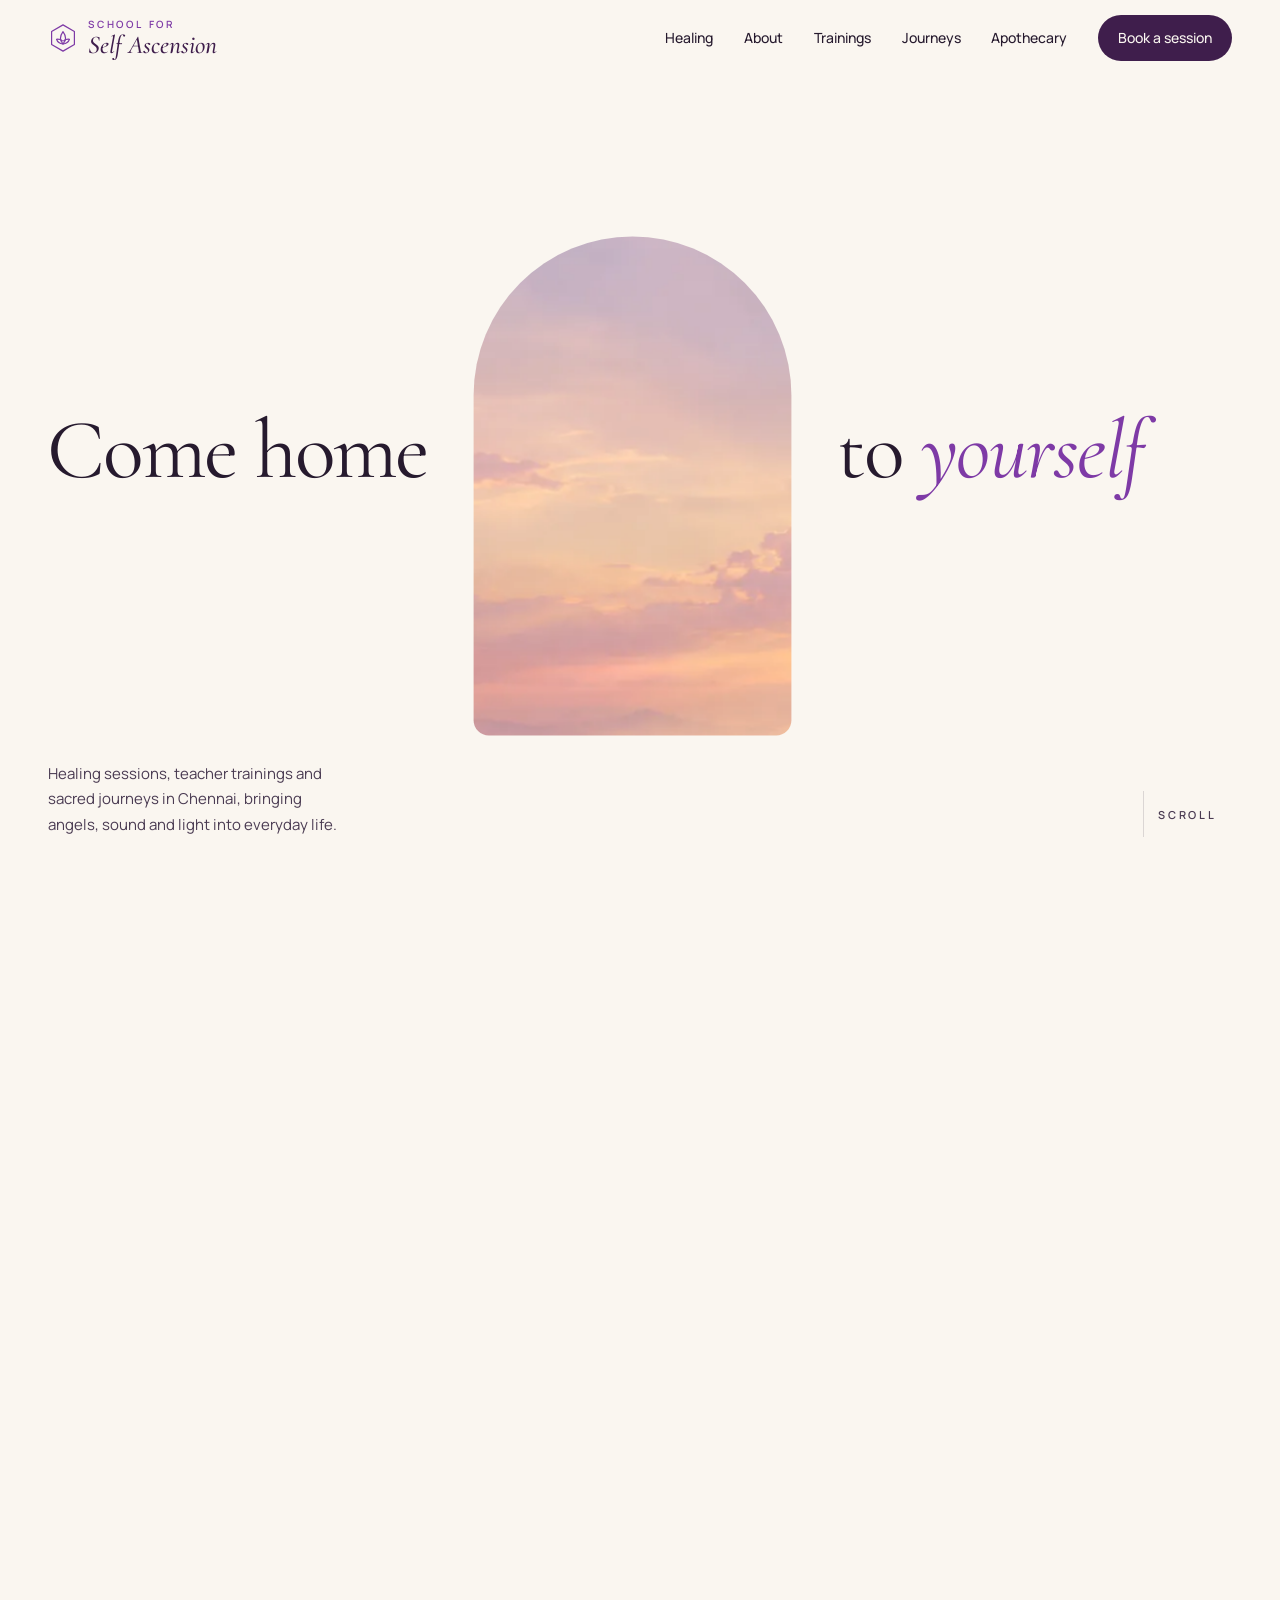
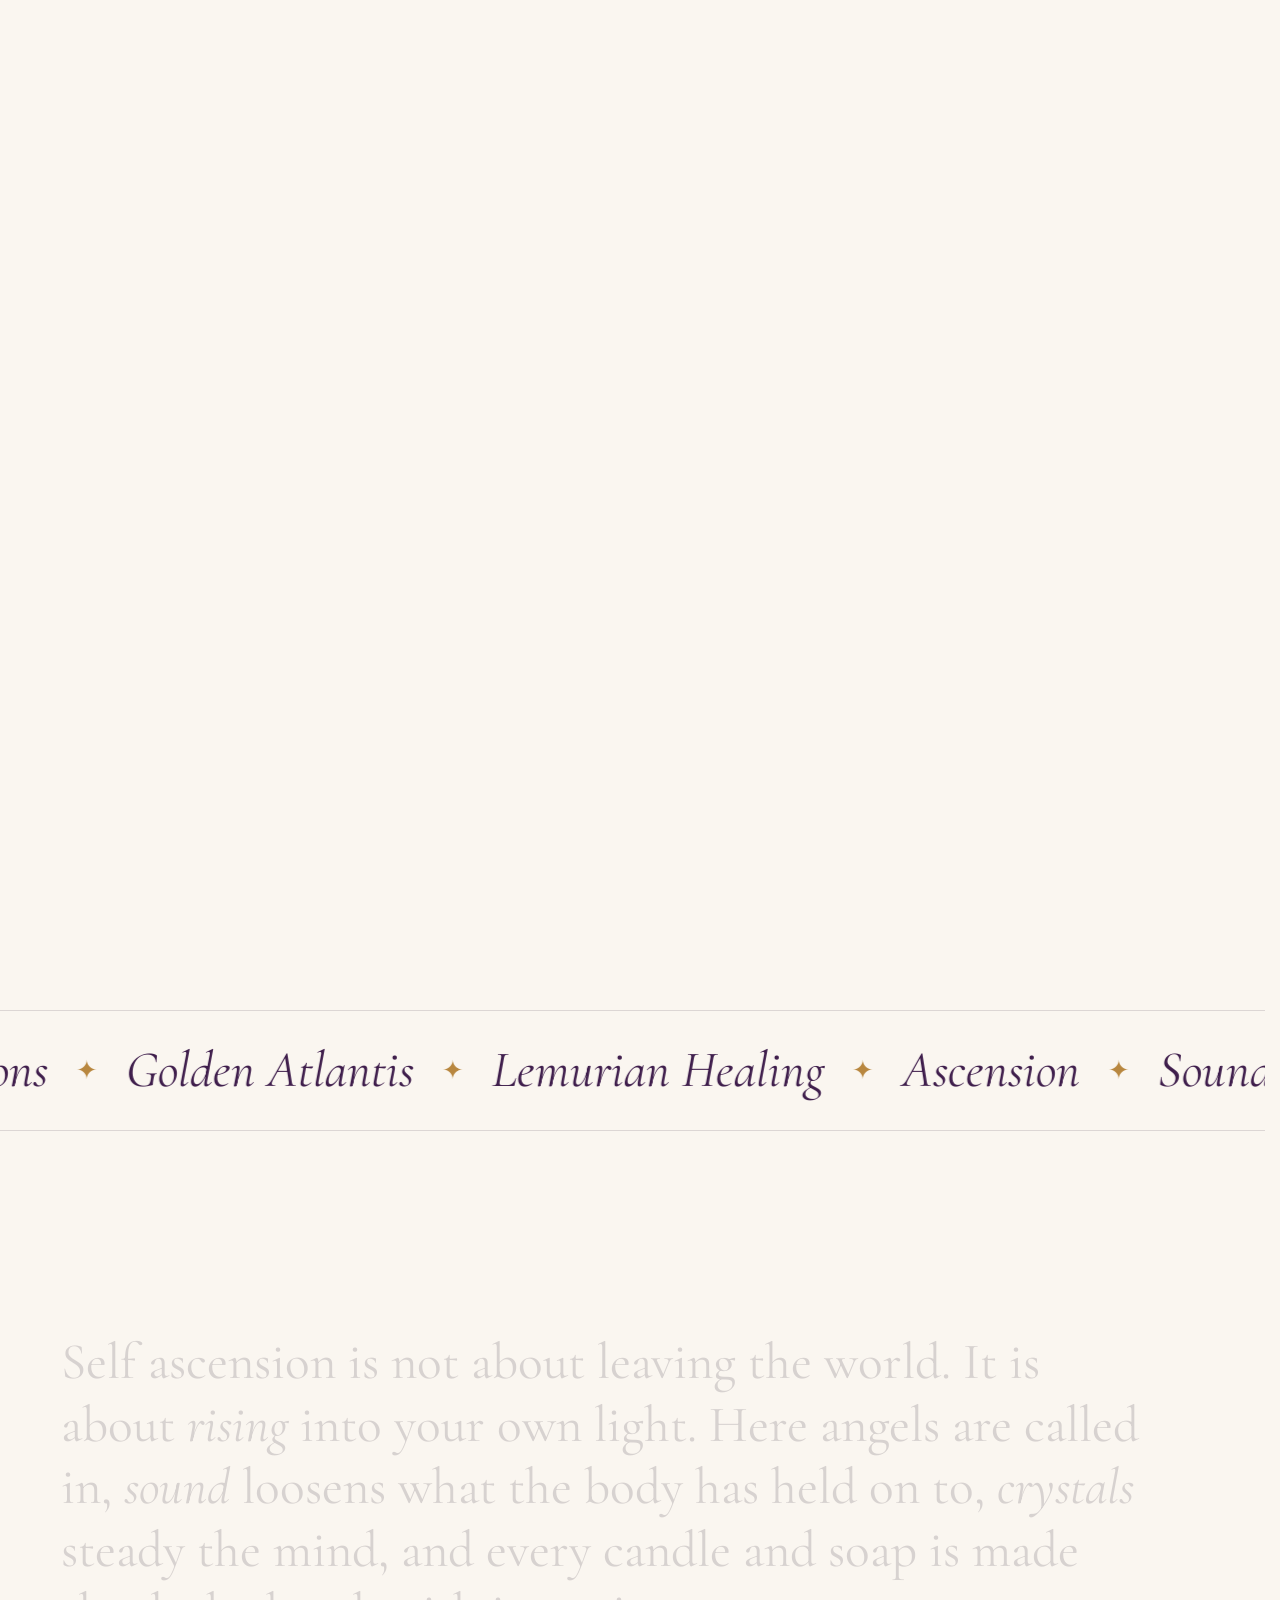
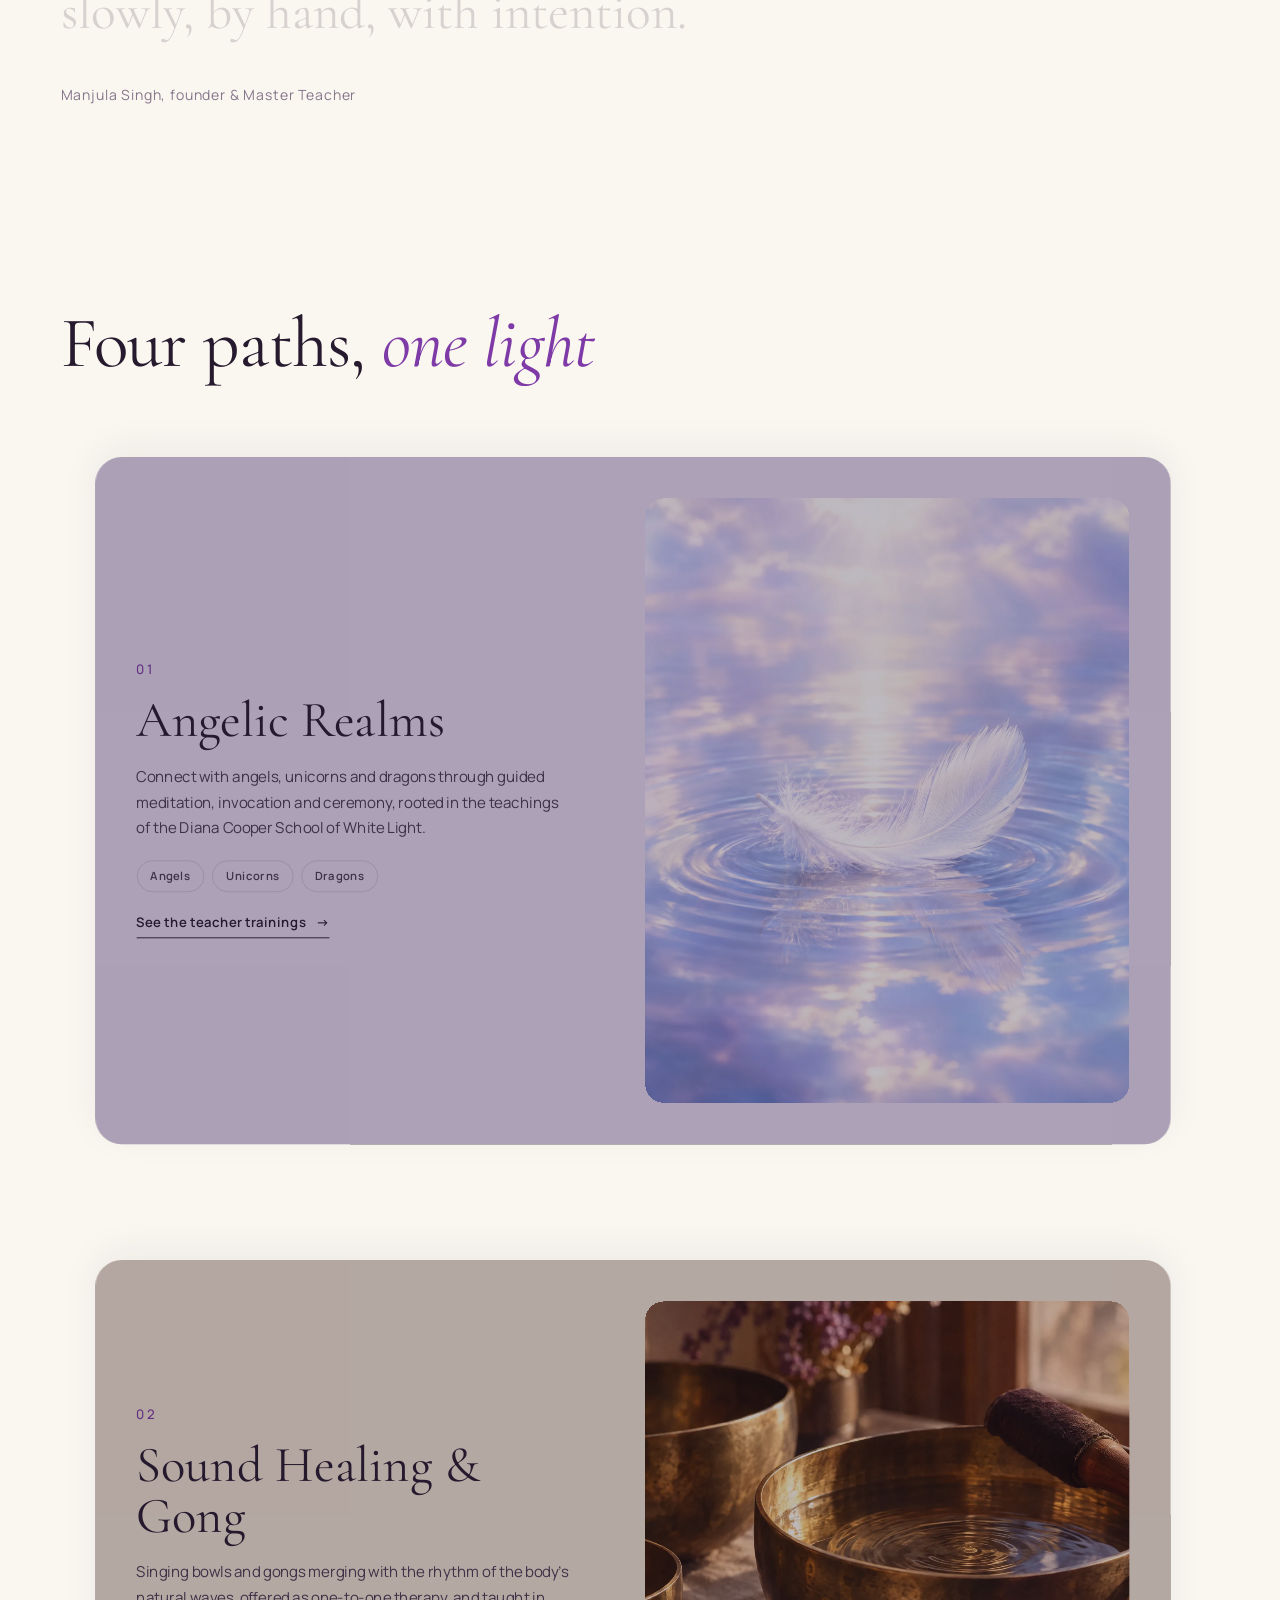
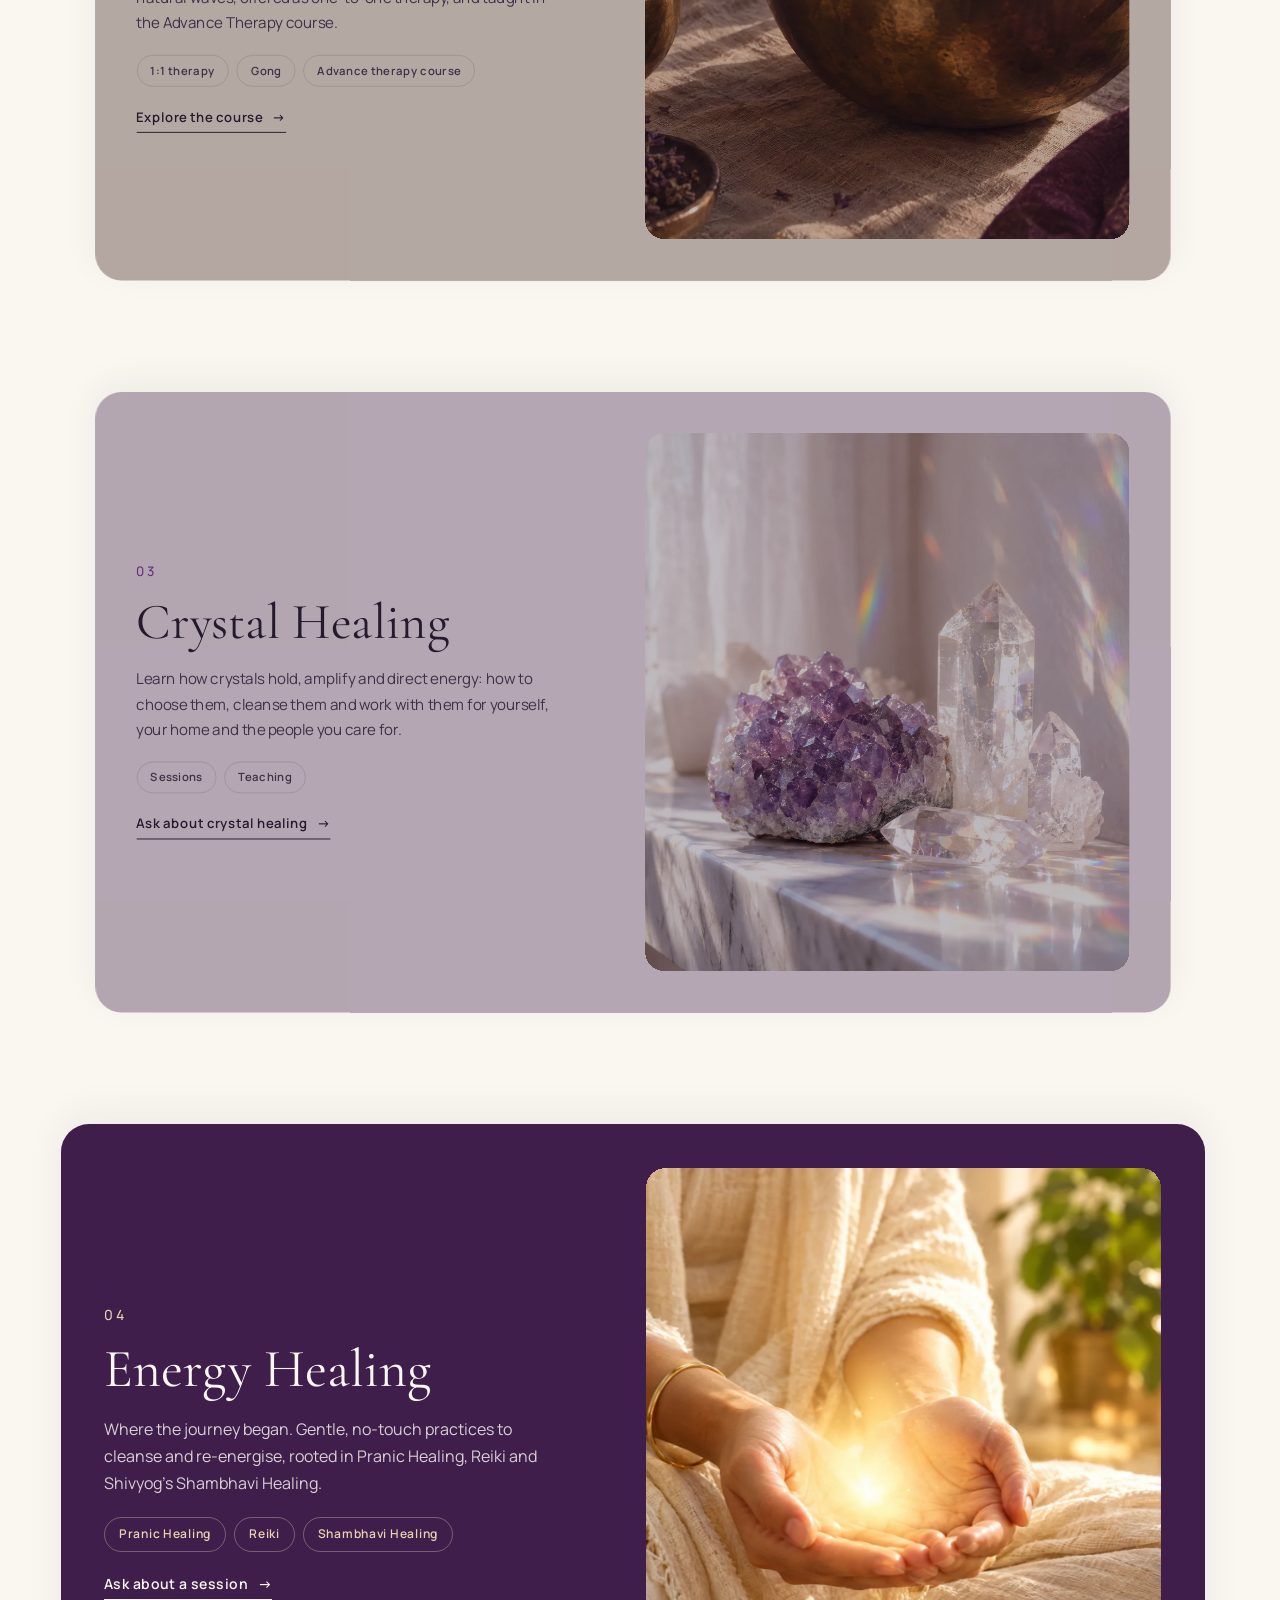
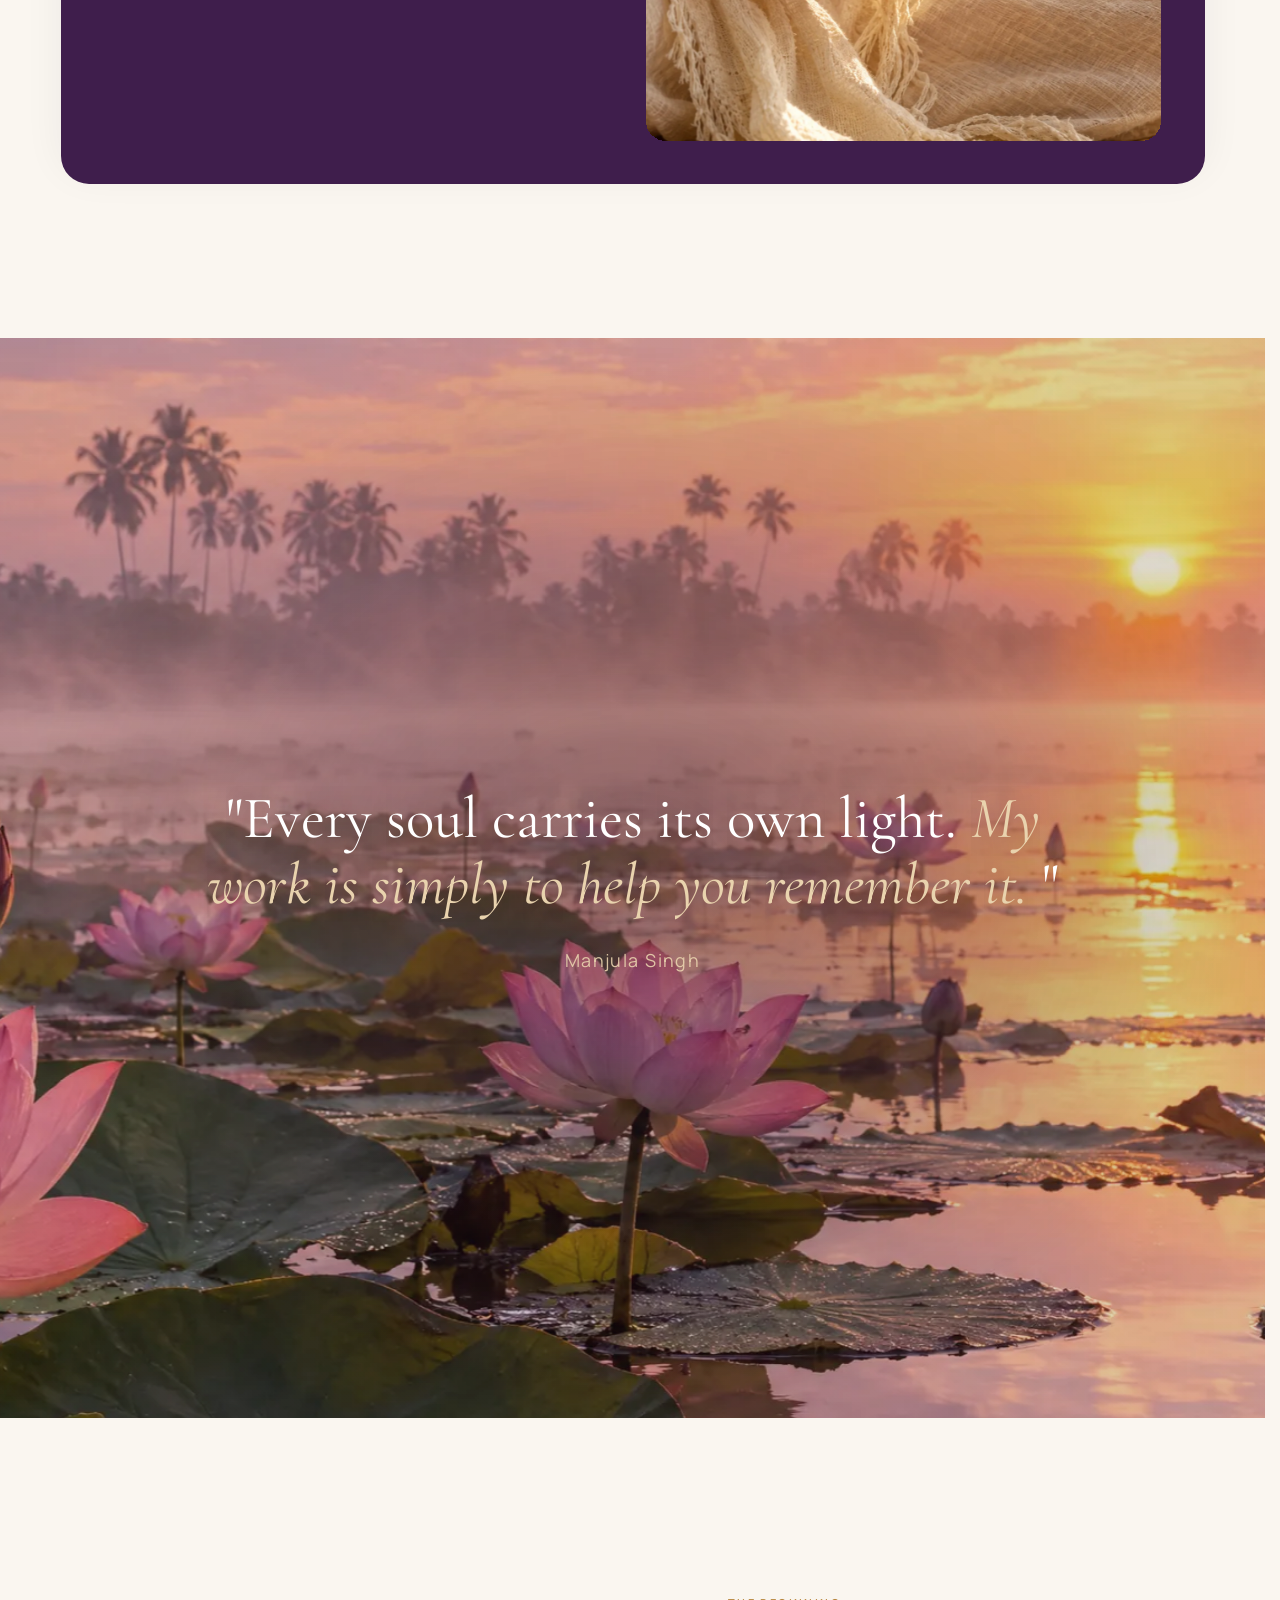
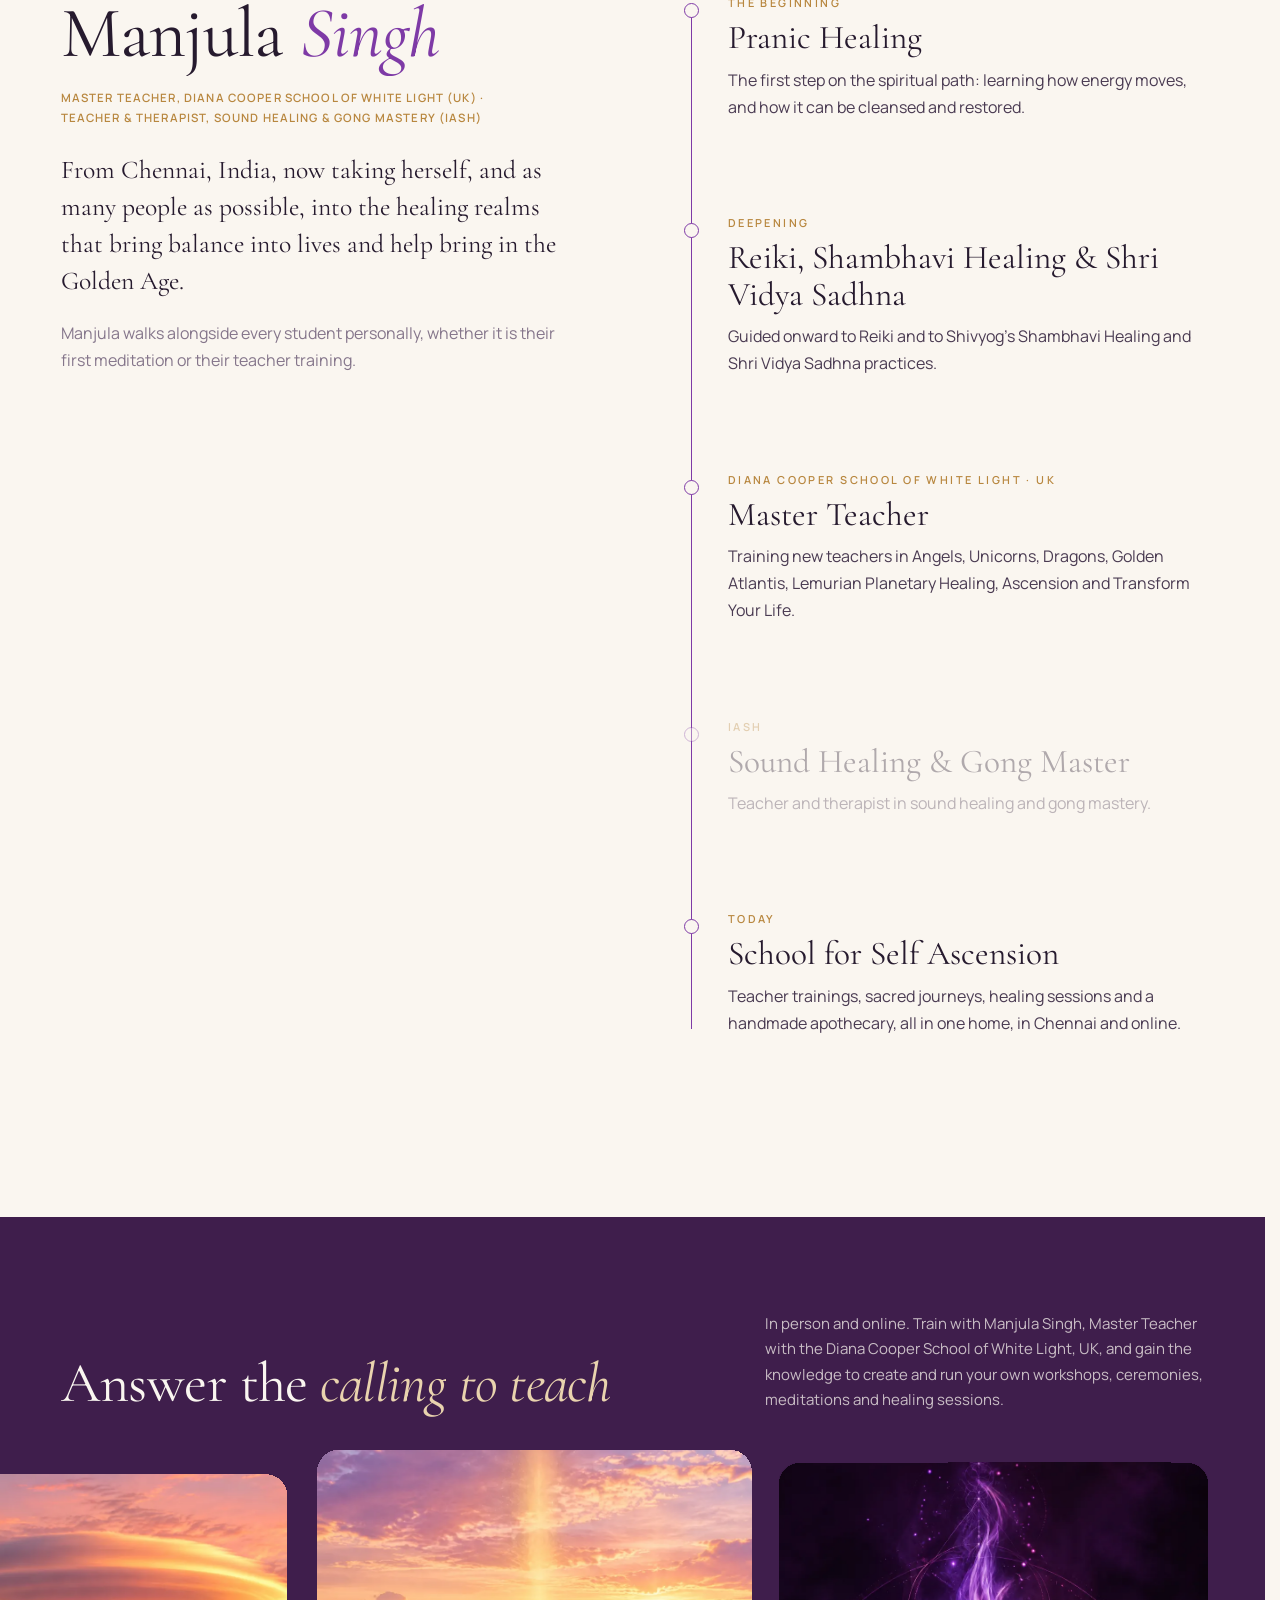
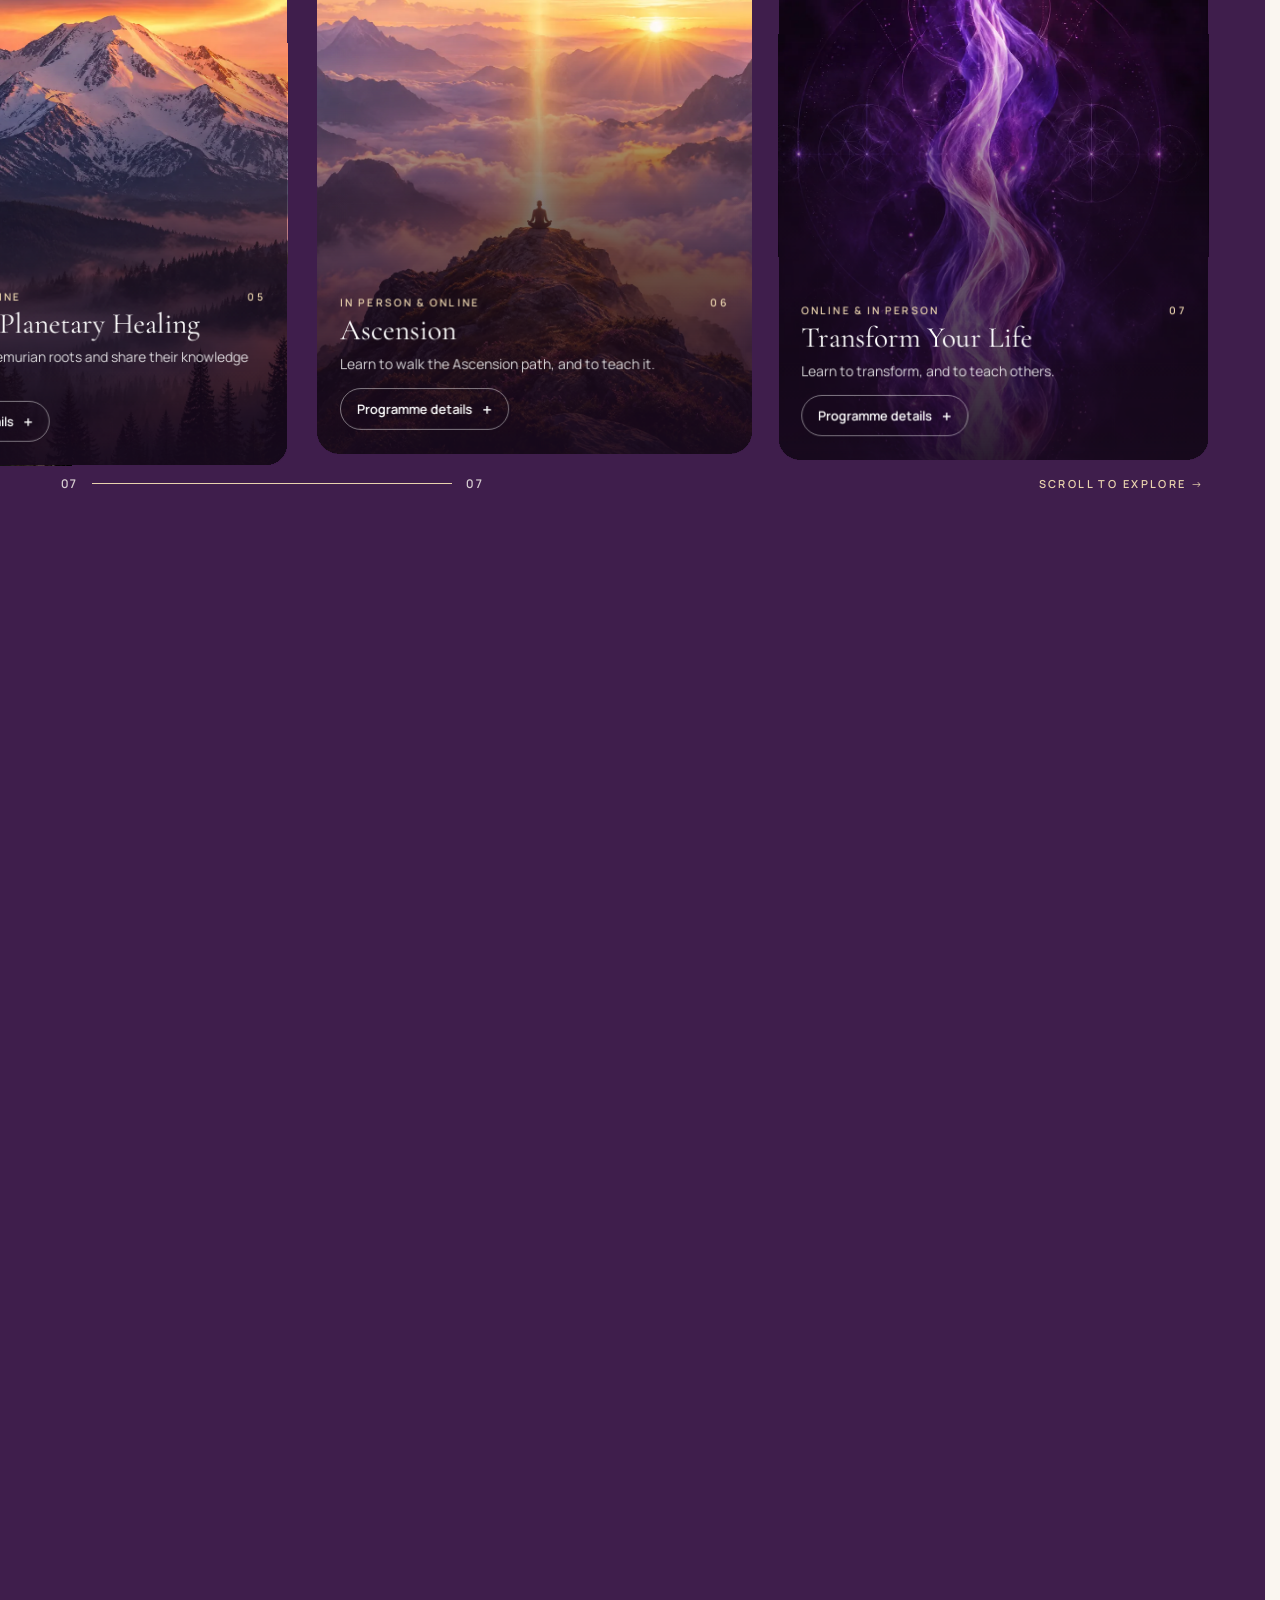
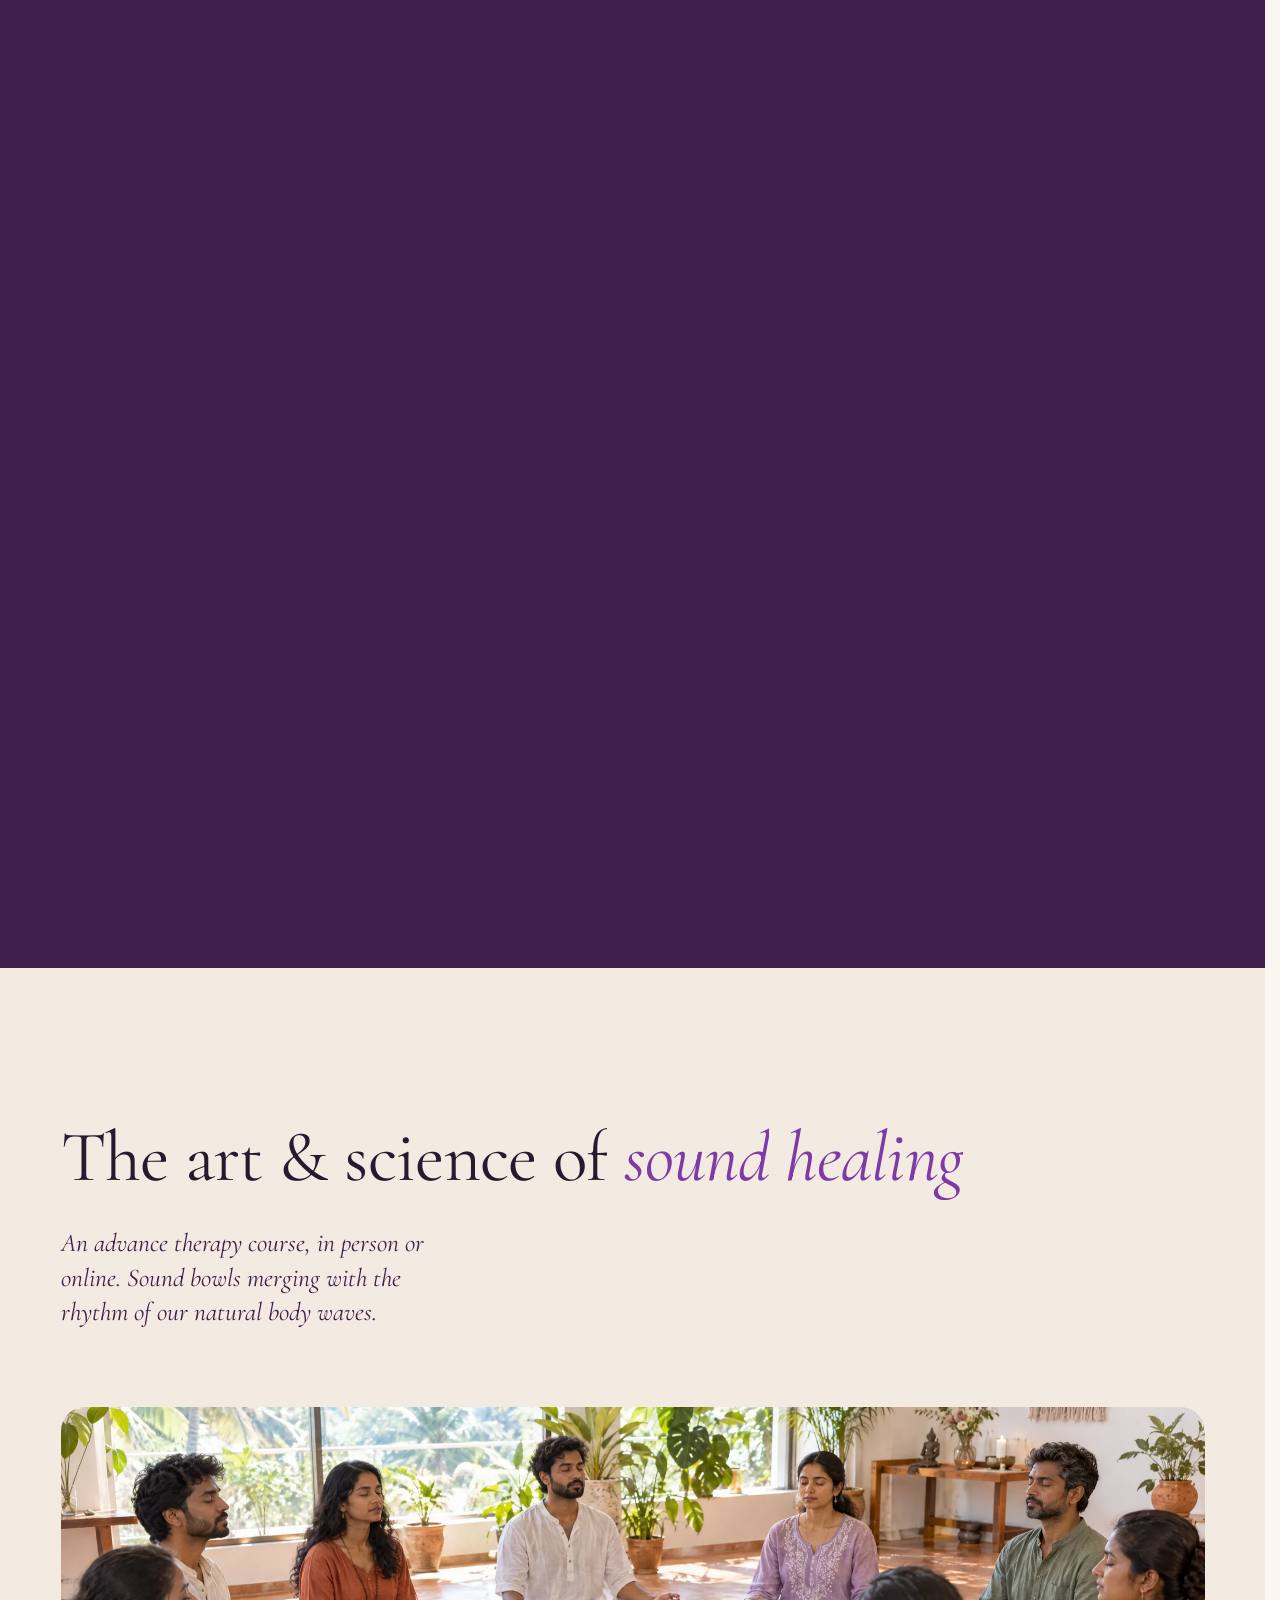
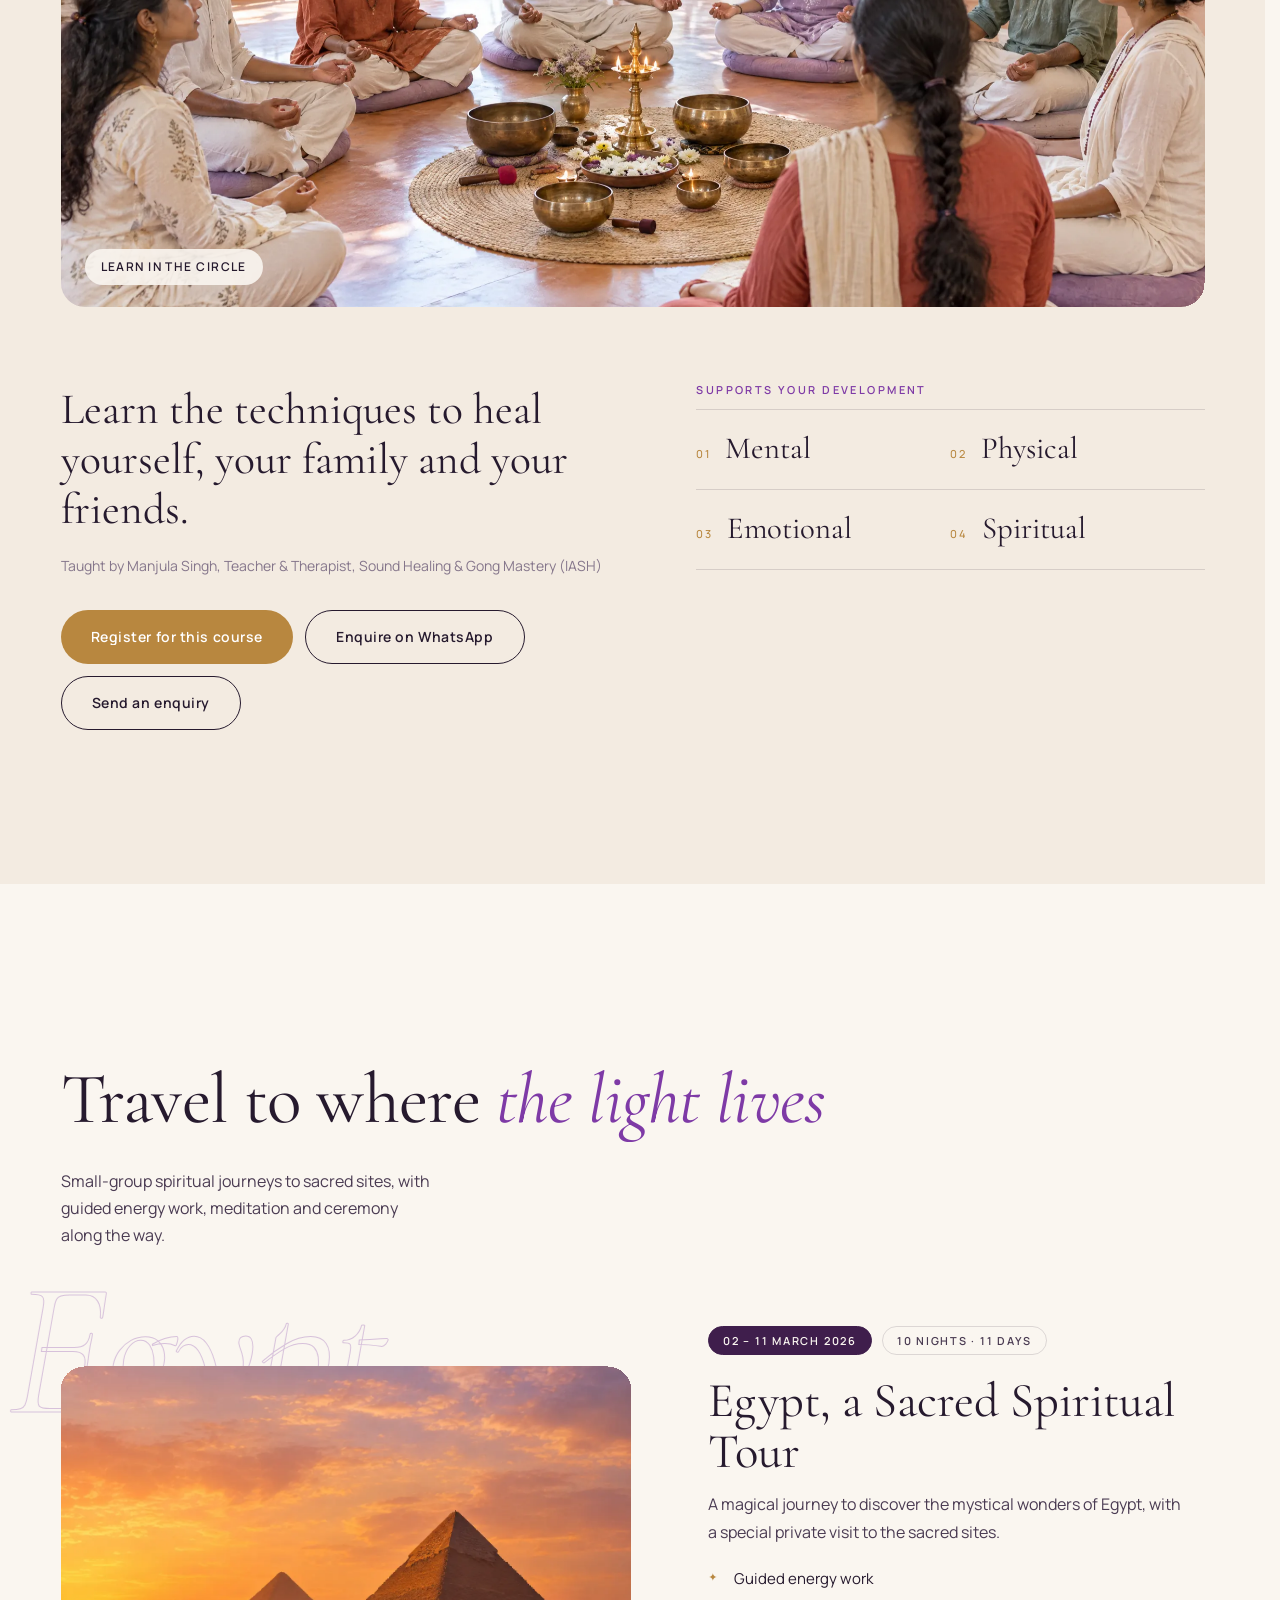
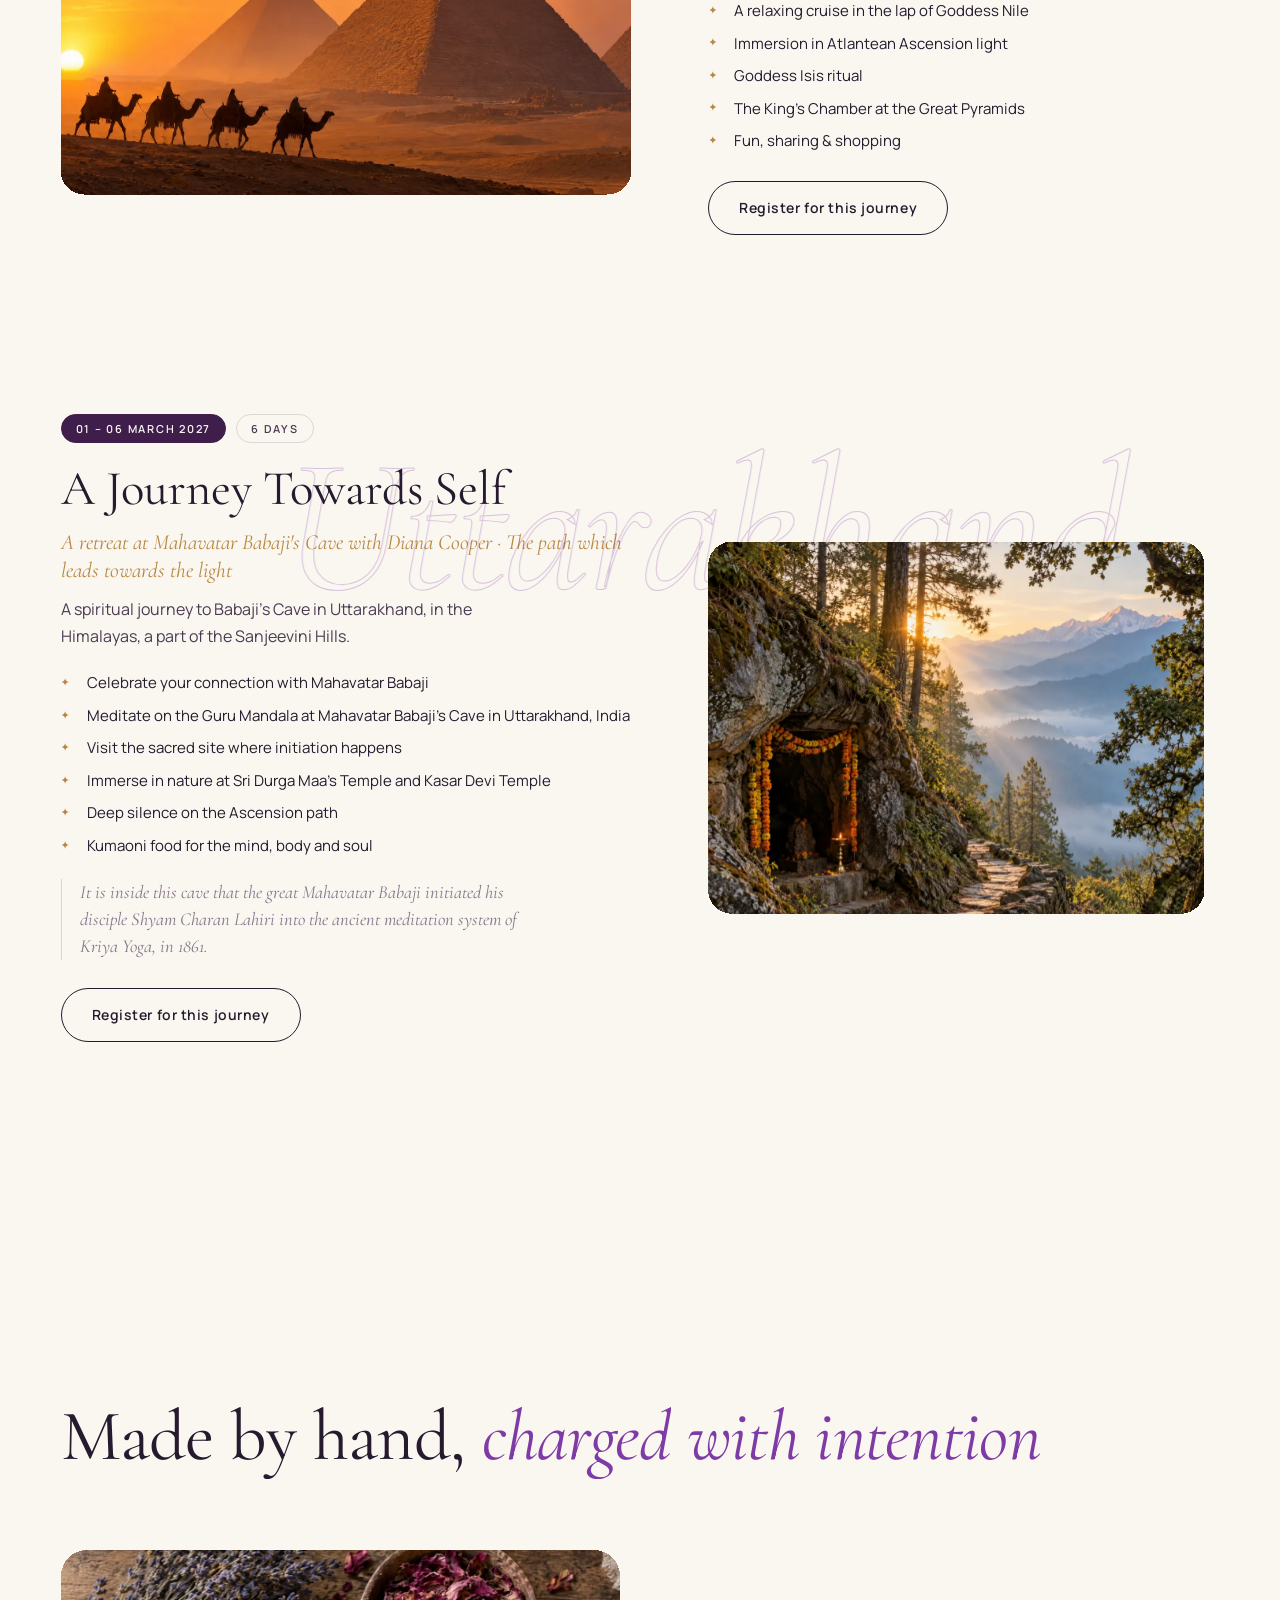
==== commit 77248a8a: "Stop an explicit undefined reaching Firestore through normaliseActivity Object.assign copies an expl" ====
--- a/index.html
+++ b/index.html
@@ -647,7 +647,7 @@
        the database is unreachable, the page simply keeps the built-in content. -->
   <script src="js/config.js?v=8"></script>
   <script src="js/seed-content.js?v=6"></script>
-  <script src="js/store.js?v=11"></script>
+  <script src="js/store.js?v=12"></script>
   <script src="js/auth-ui.js?v=7"></script>
   <script src="js/site-activities.js?v=6"></script>
 </body>
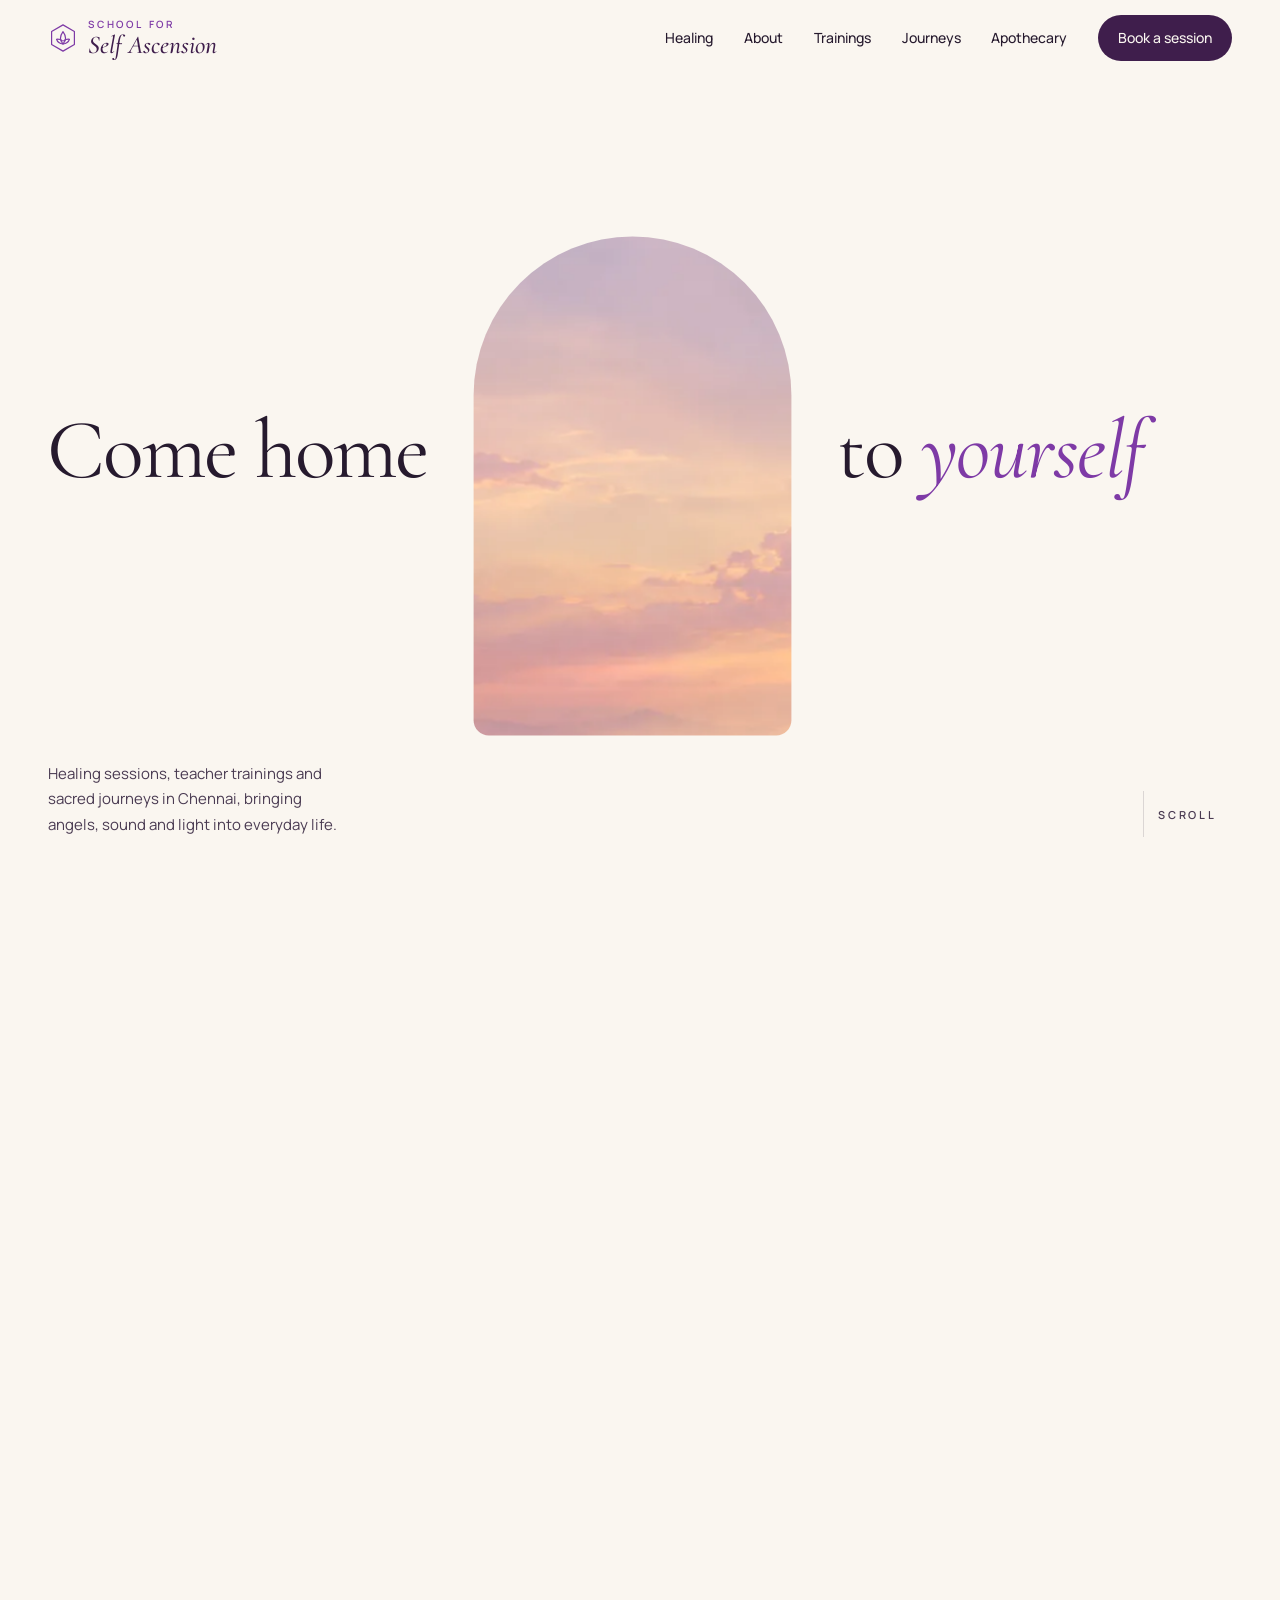
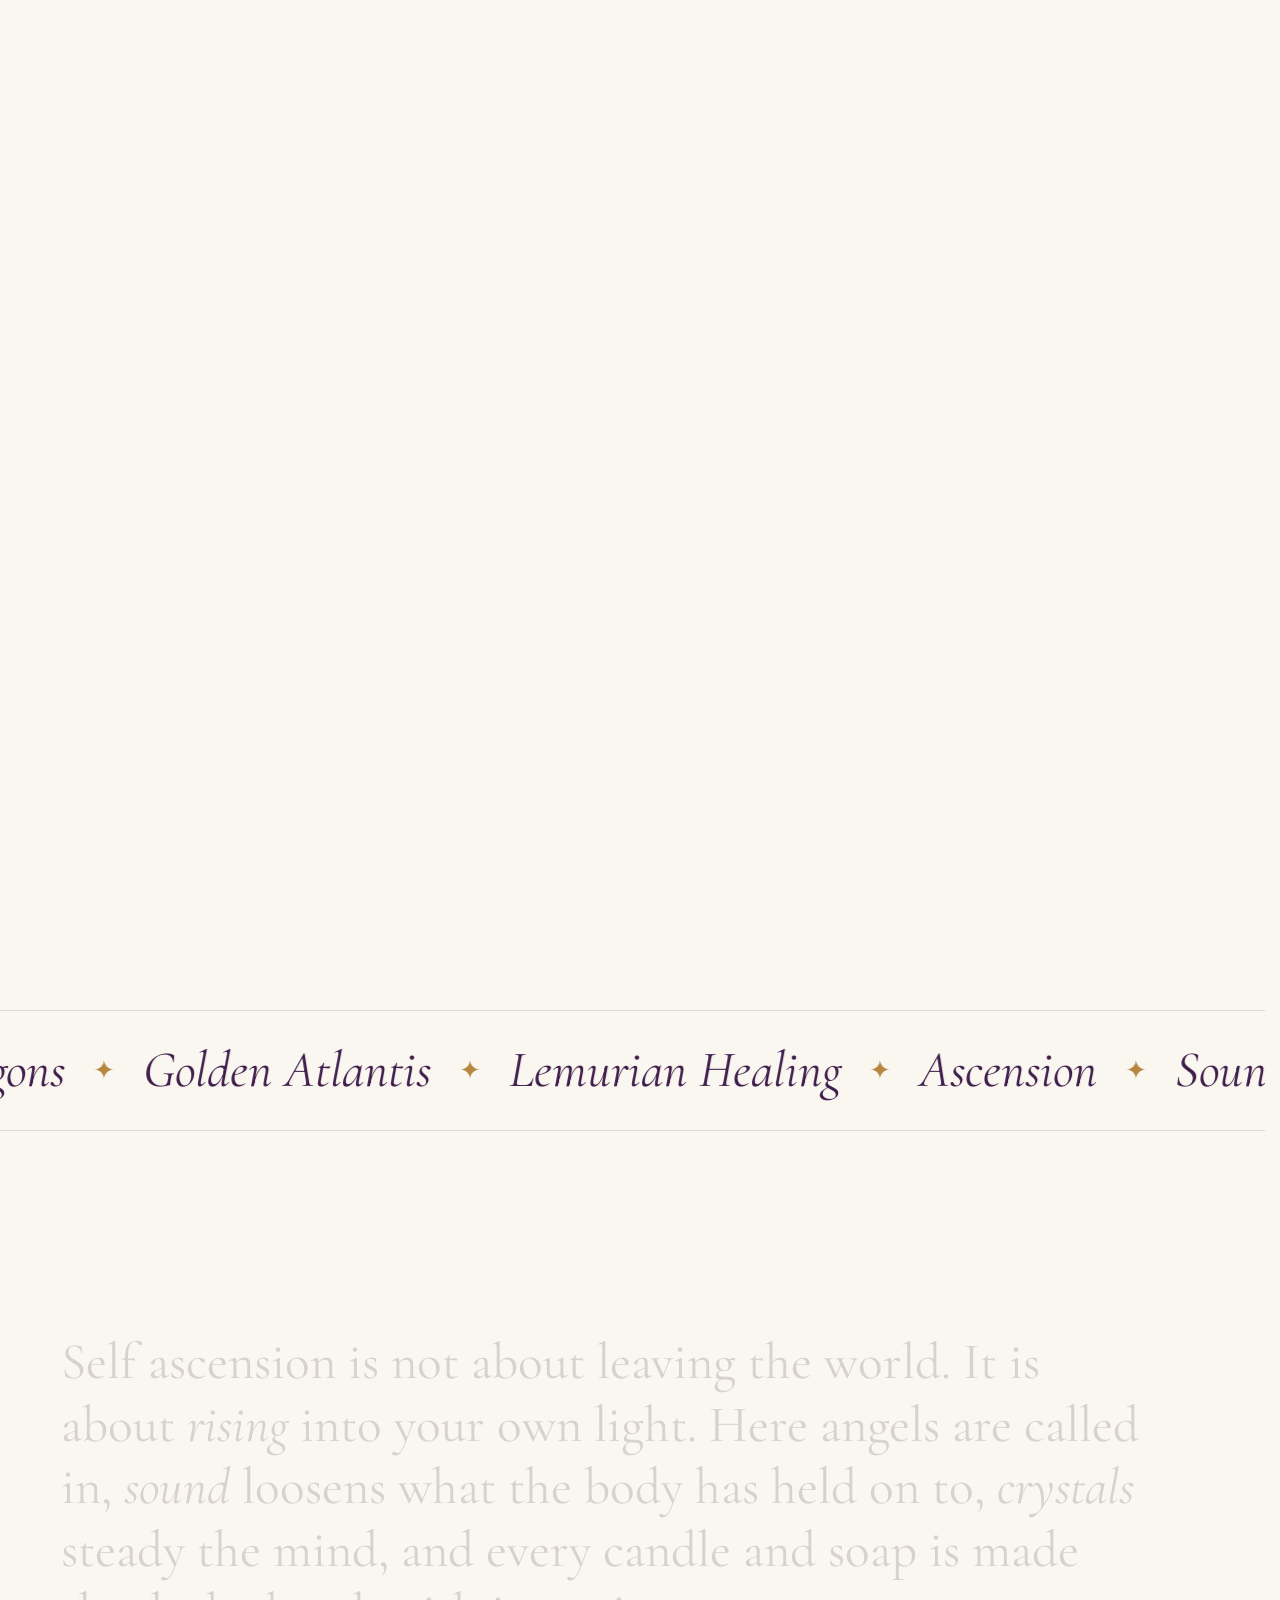
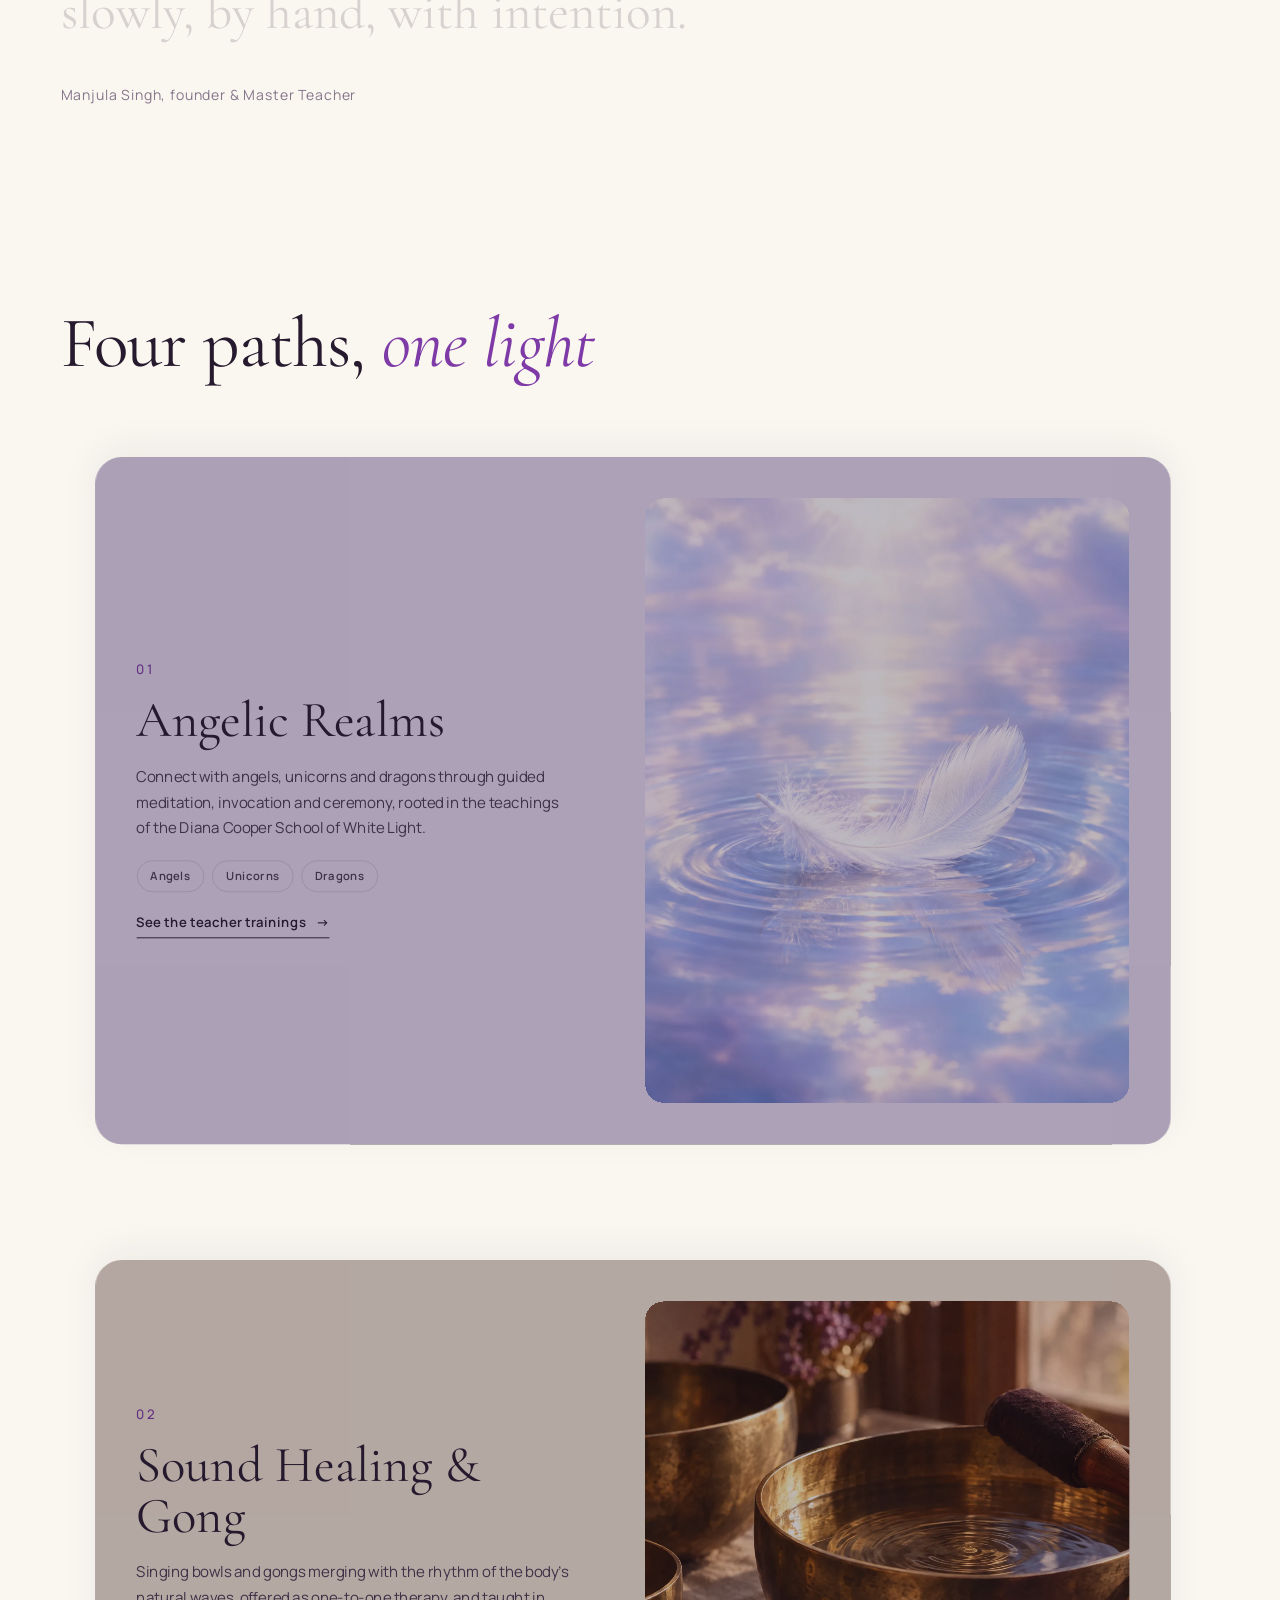
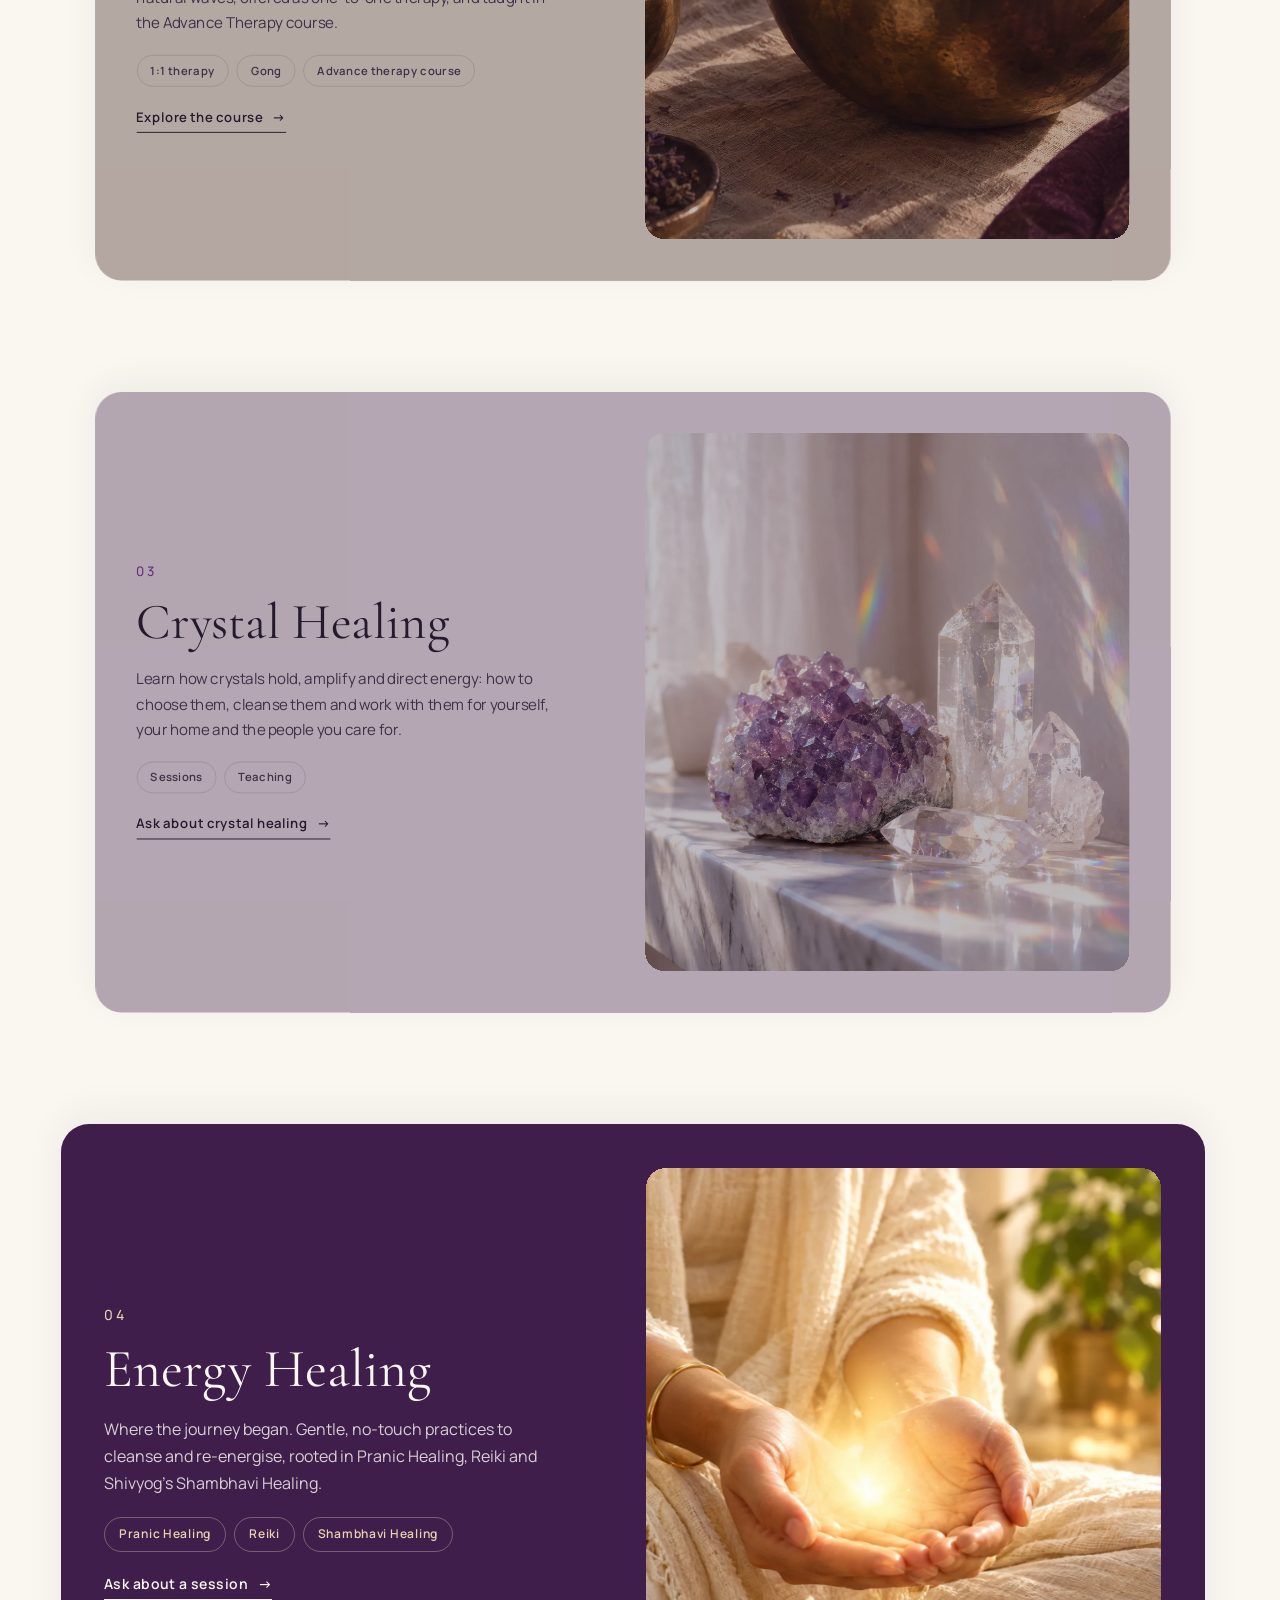
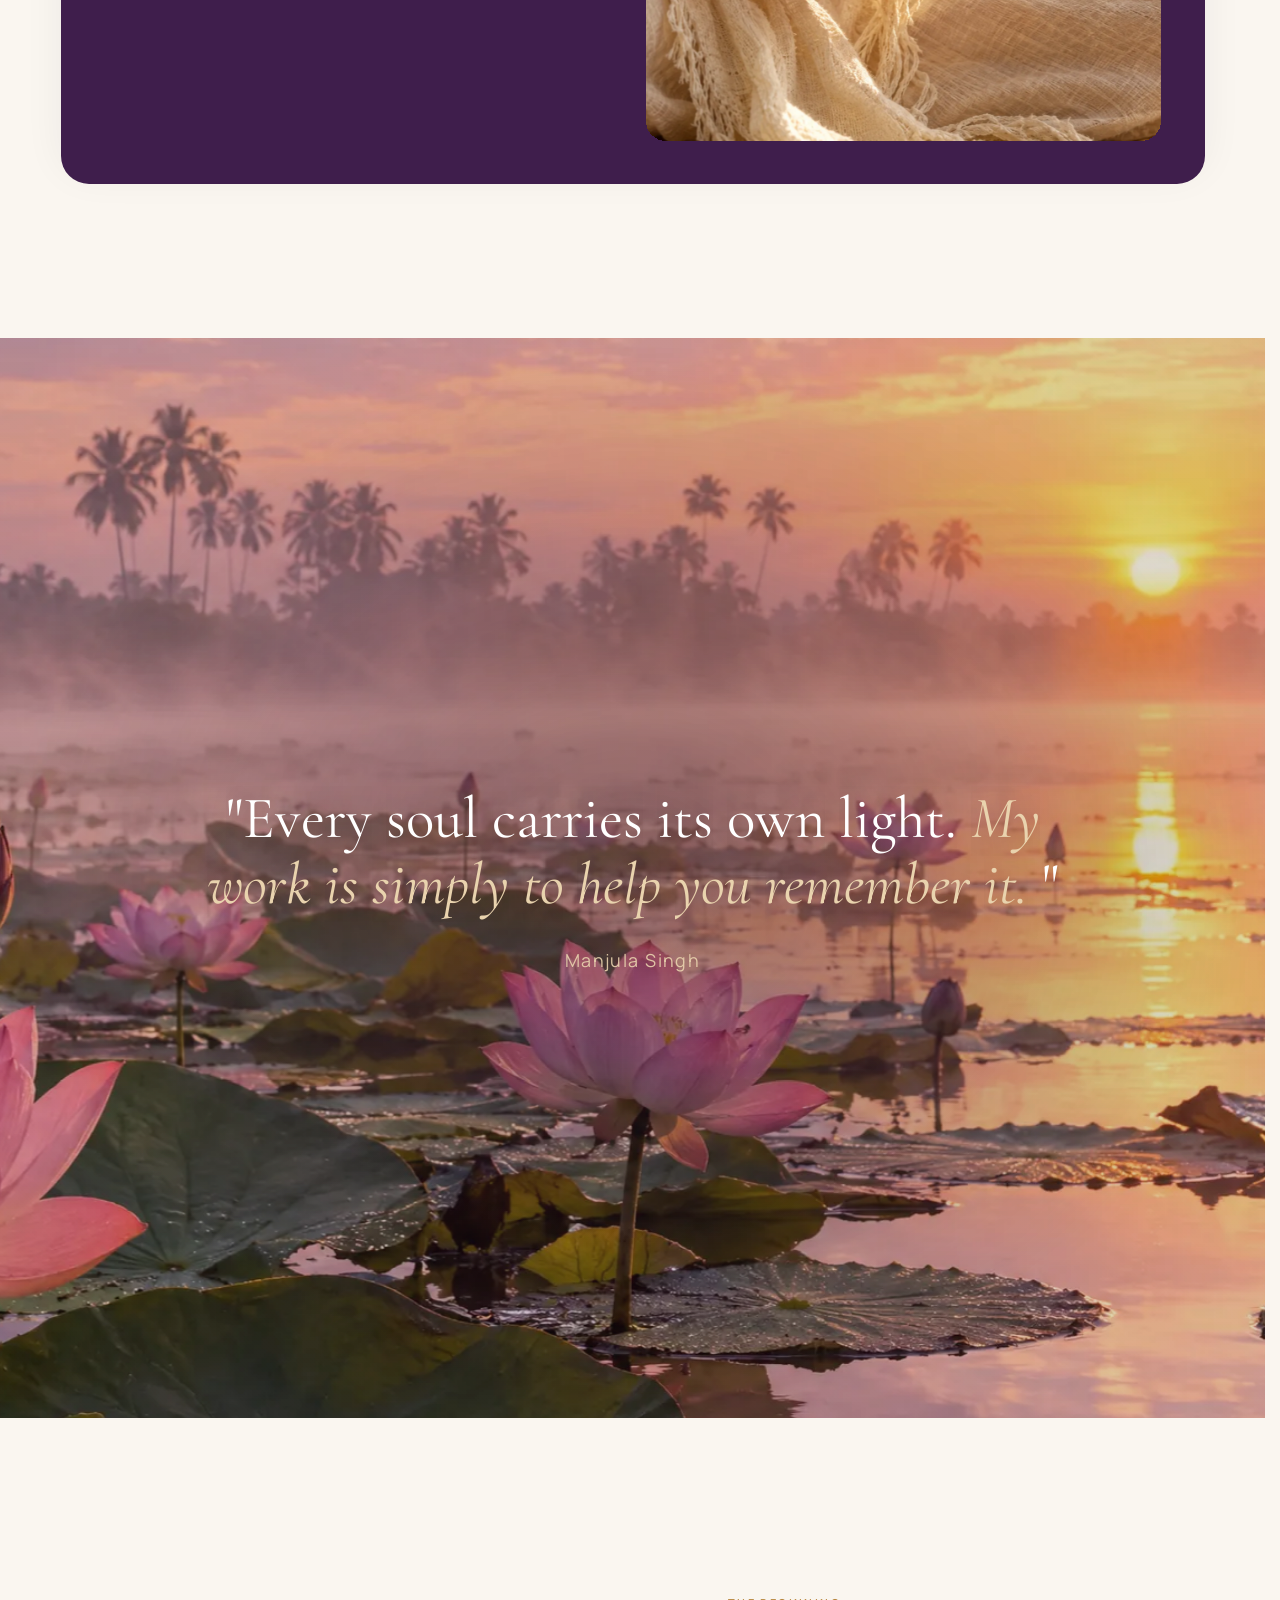
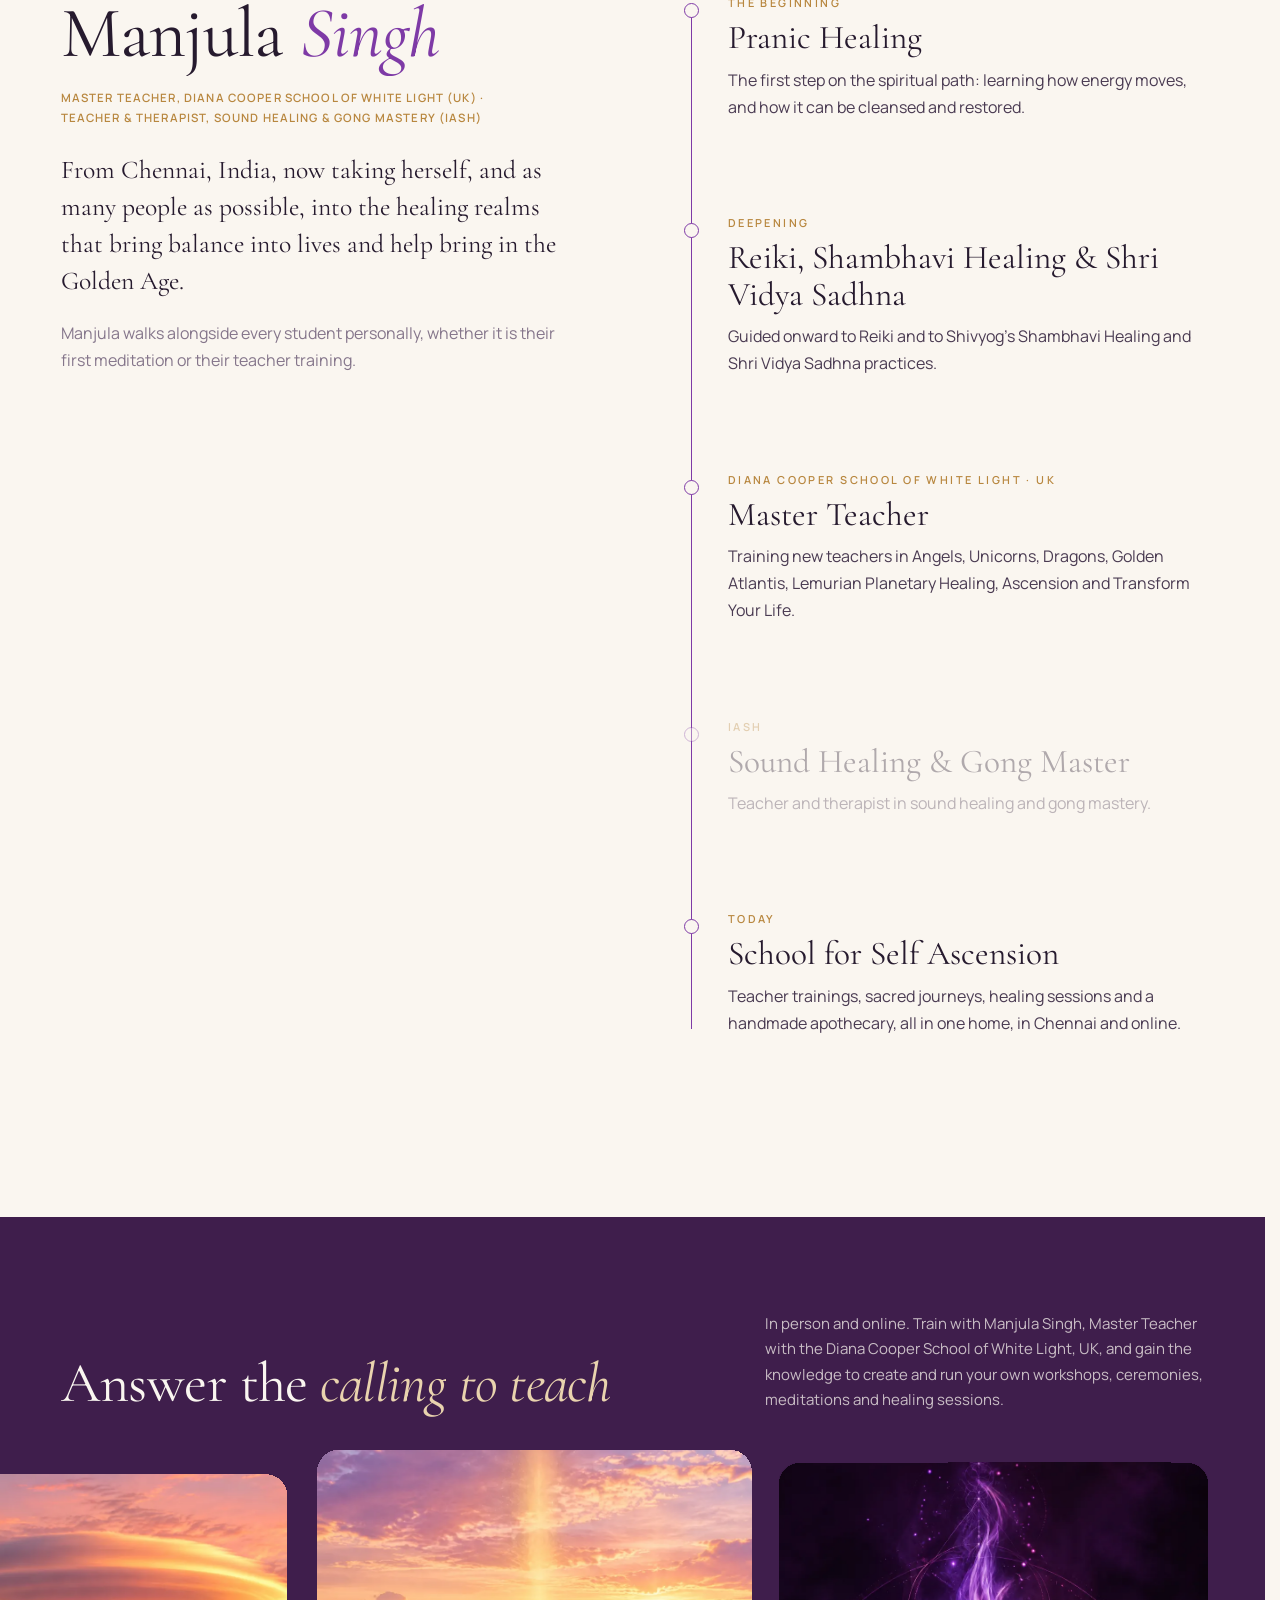
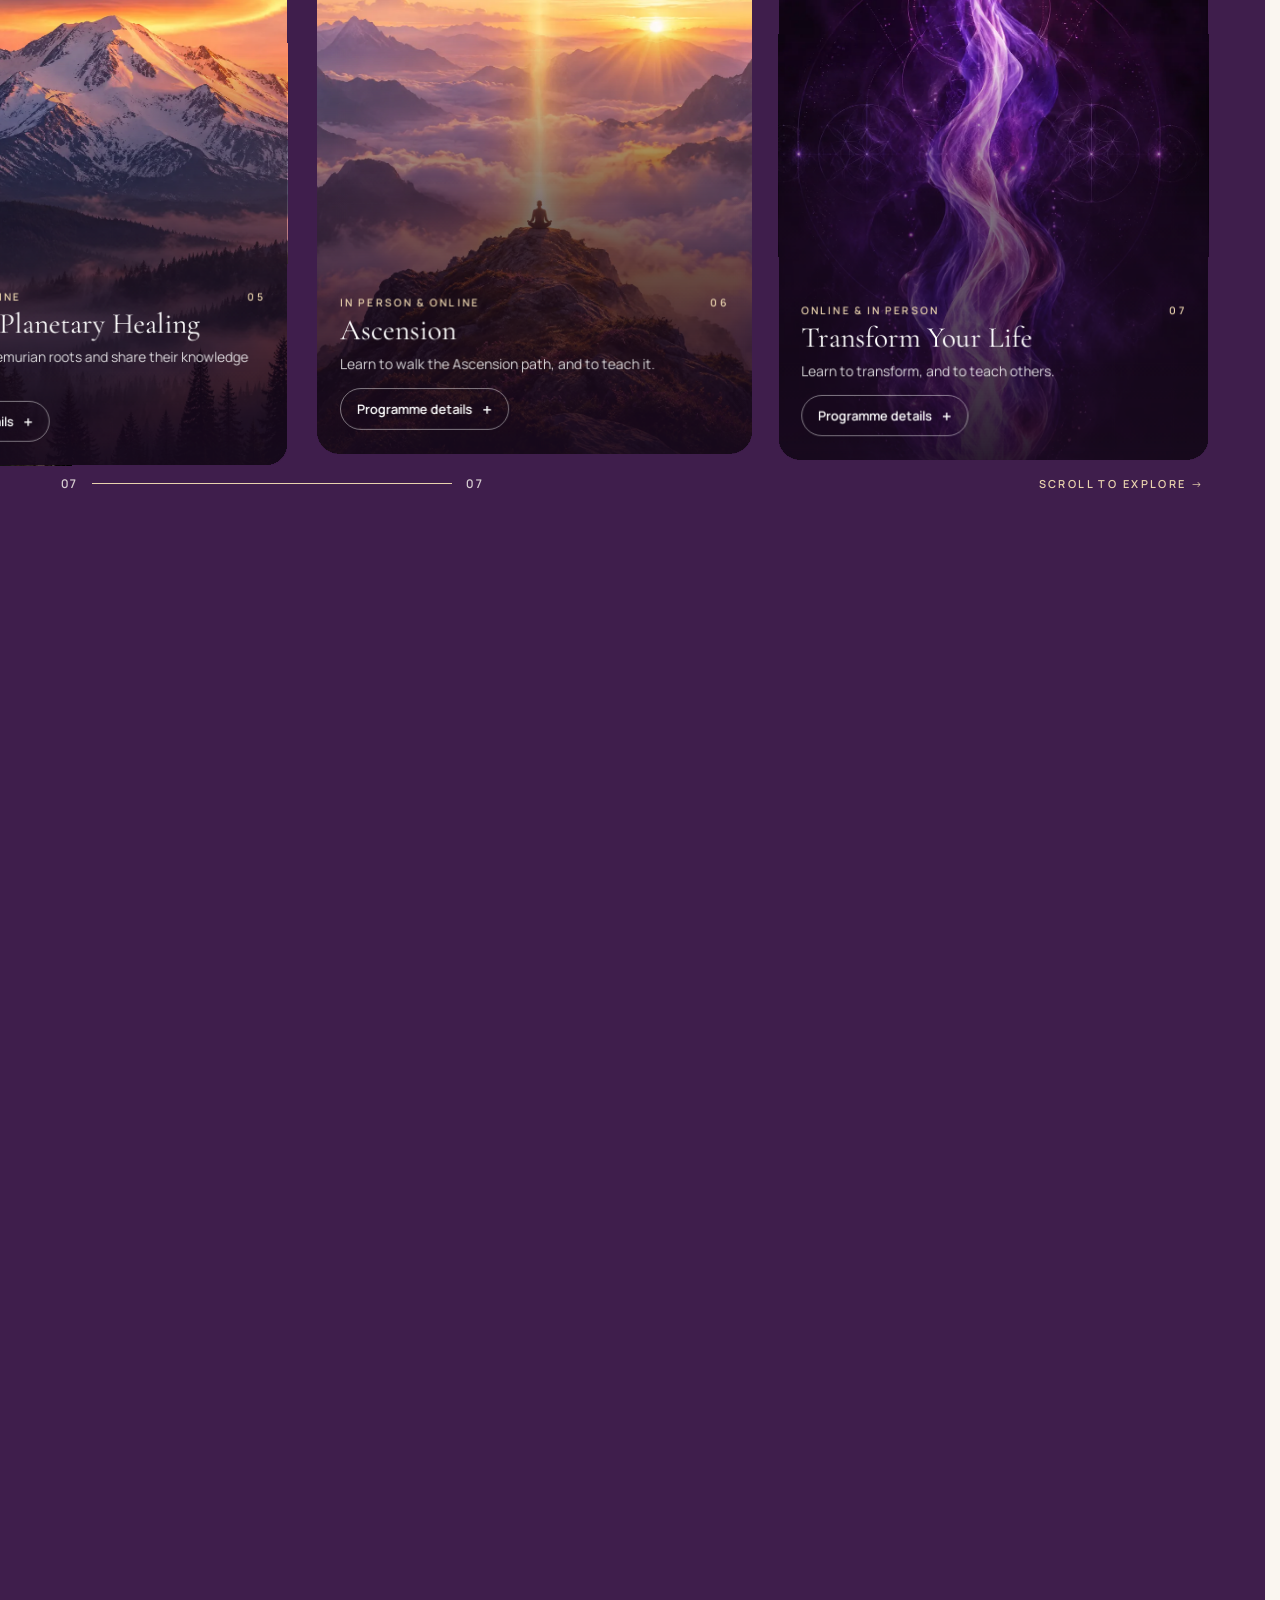
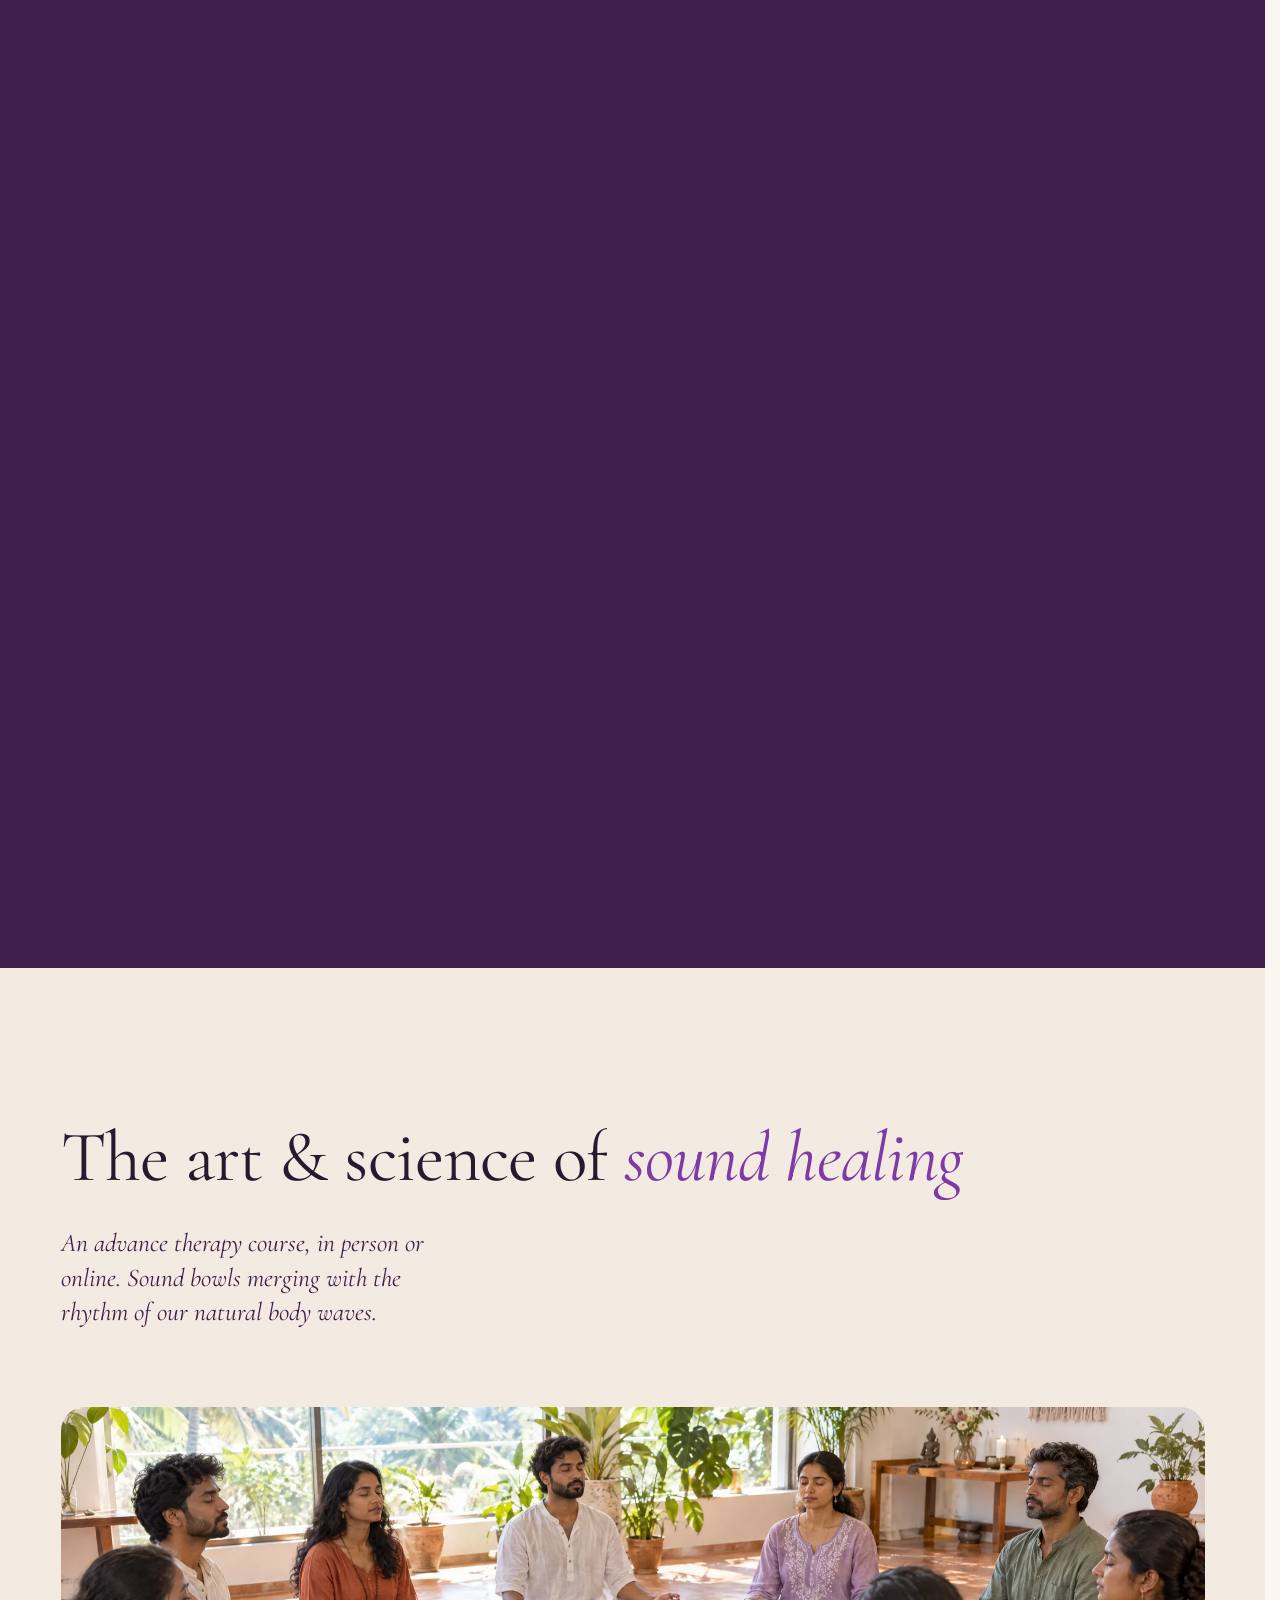
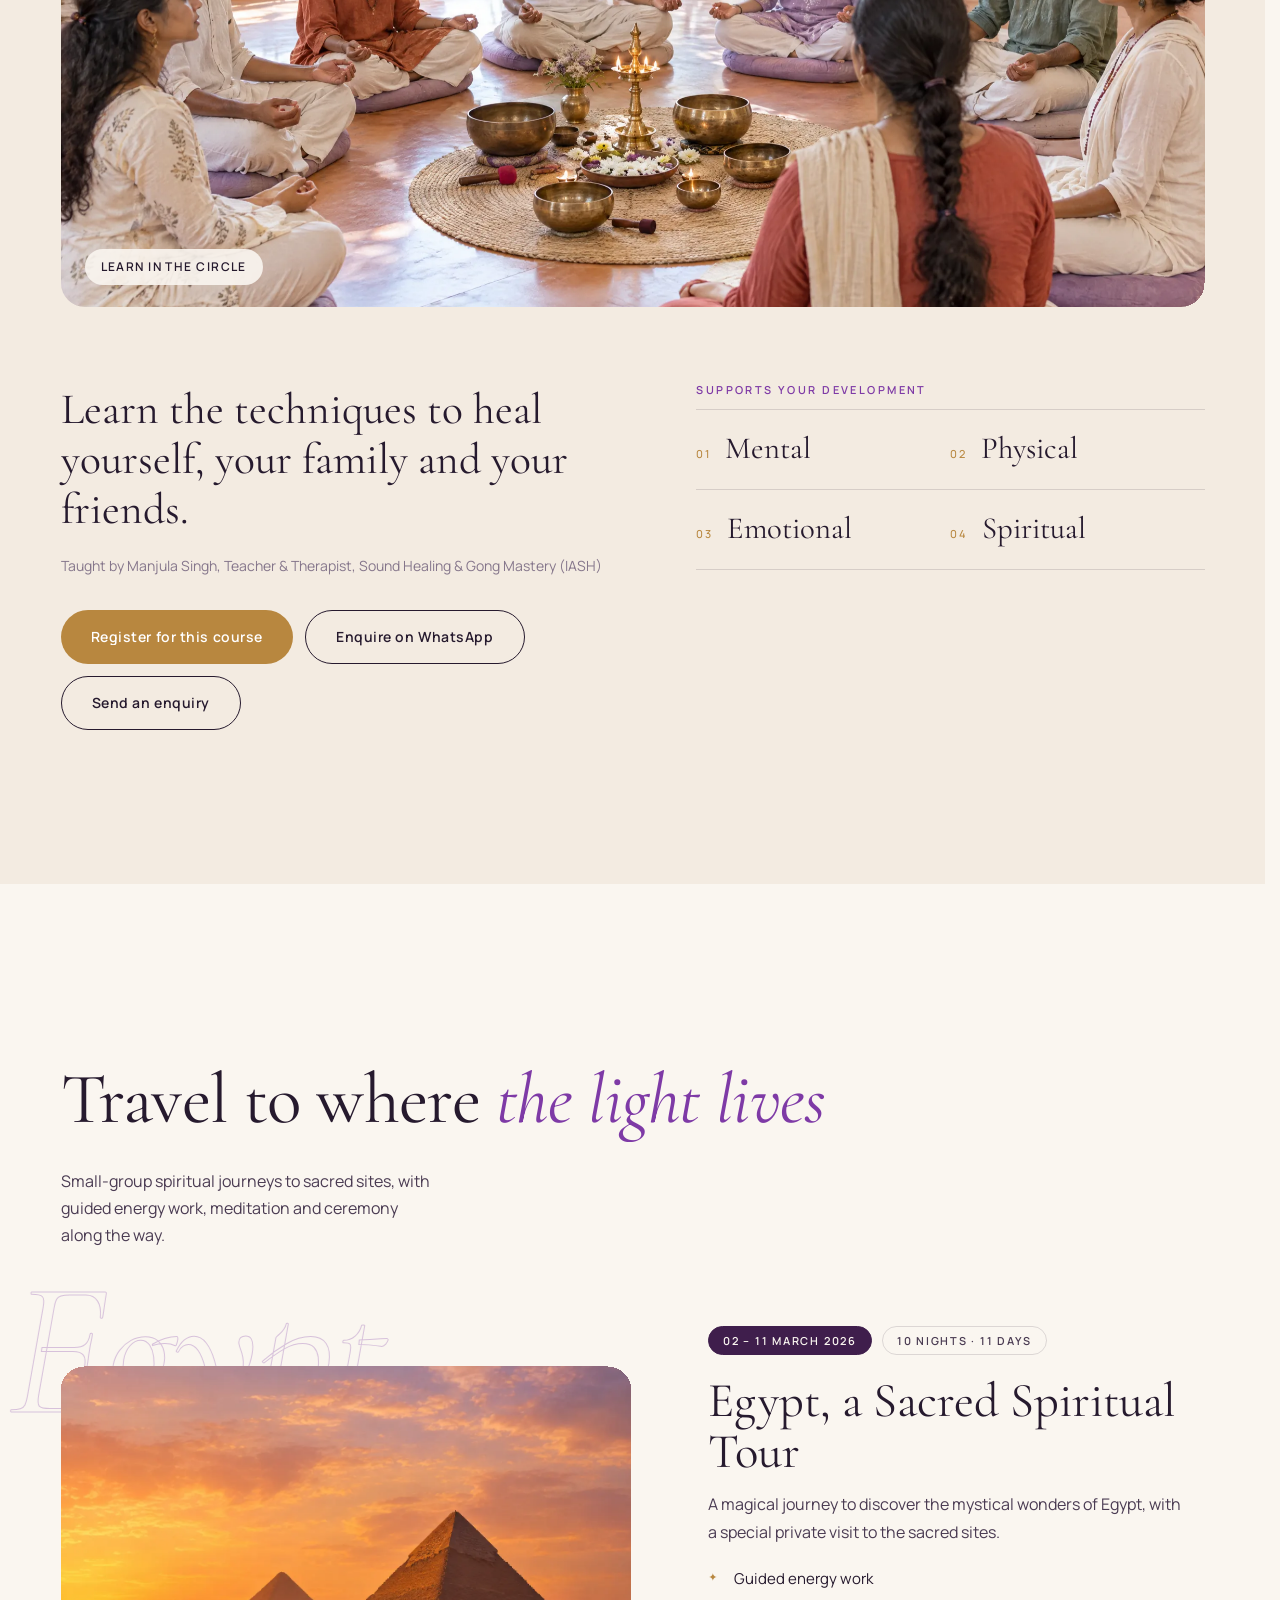
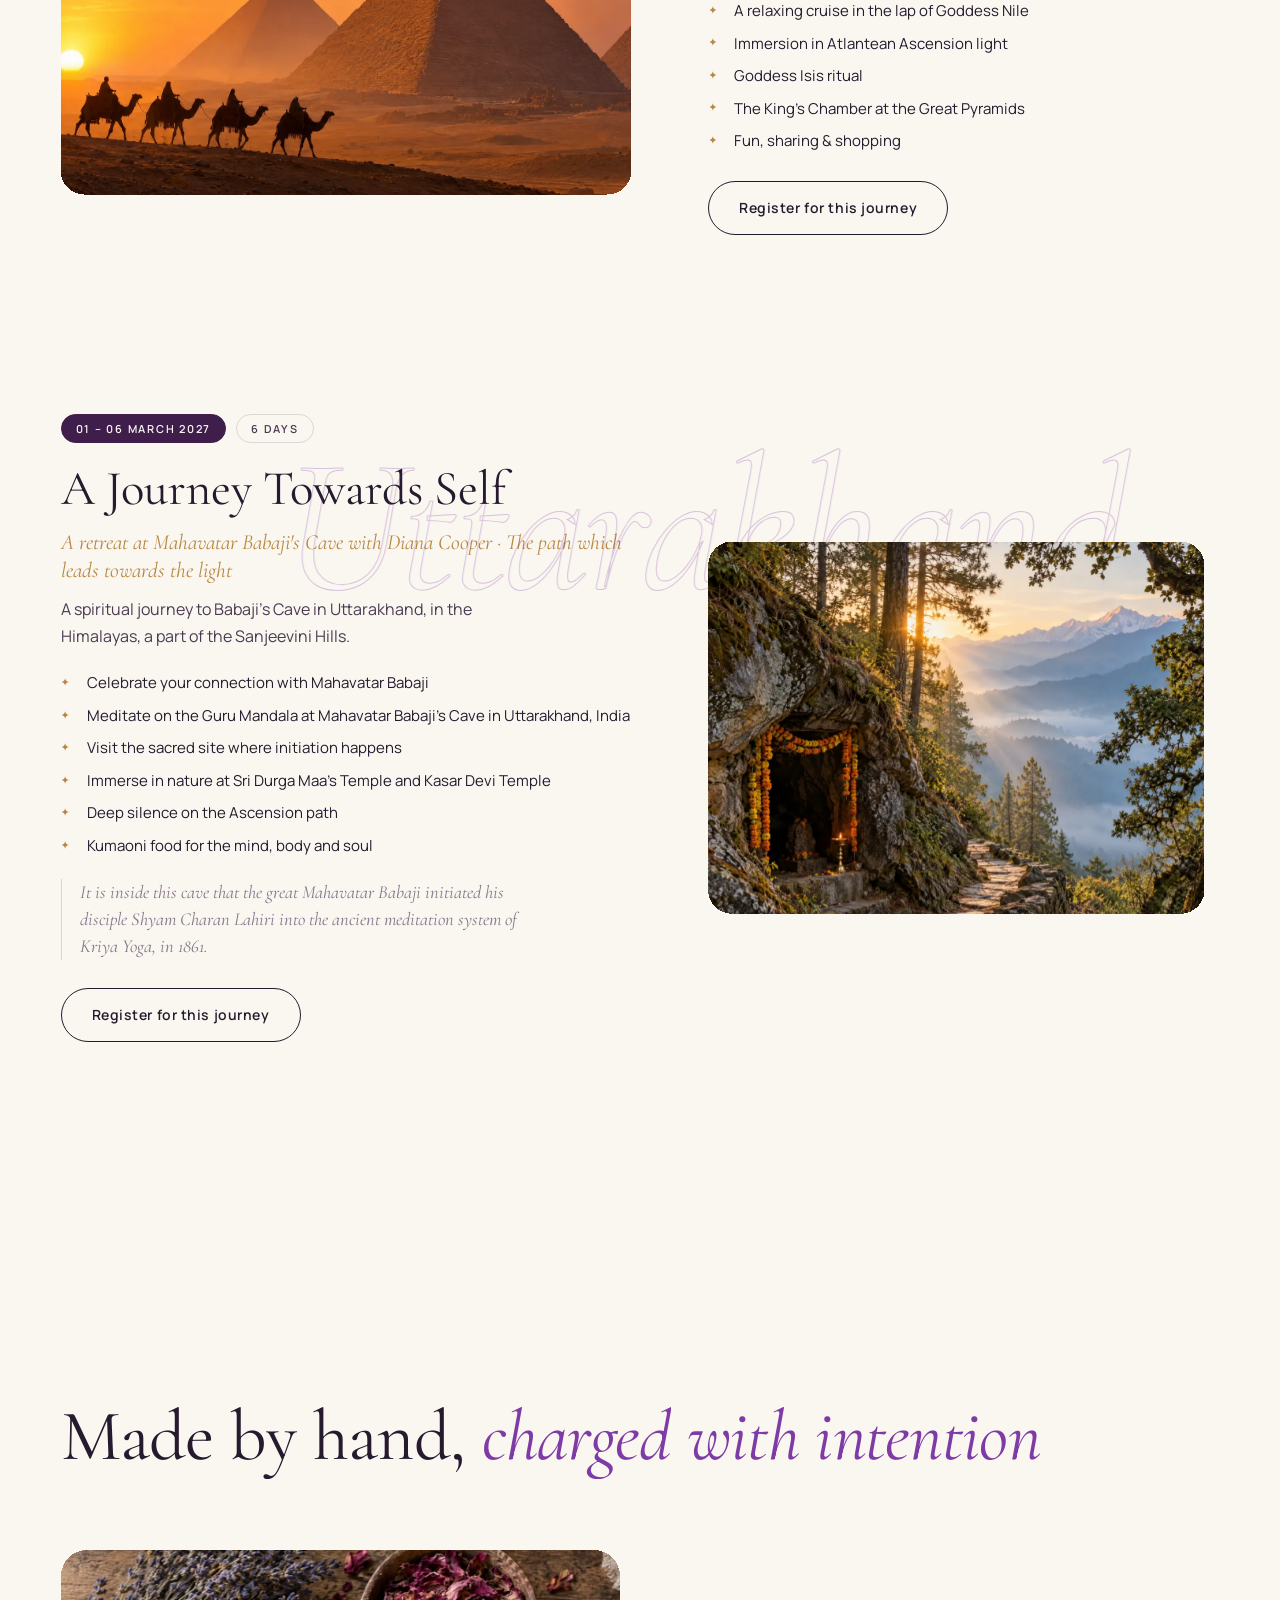
==== commit 6e36d3f1: "Say "to be decided" where a date is not set, and name when payment happens Most activities have no d" ====
--- a/index.html
+++ b/index.html
@@ -645,10 +645,10 @@
   <script src="js/main.js?v=9"></script>
   <!-- The activity sections above are the fallback: if these fail to load, or
        the database is unreachable, the page simply keeps the built-in content. -->
-  <script src="js/config.js?v=8"></script>
+  <script src="js/config.js?v=9"></script>
   <script src="js/seed-content.js?v=6"></script>
   <script src="js/store.js?v=12"></script>
   <script src="js/auth-ui.js?v=7"></script>
-  <script src="js/site-activities.js?v=6"></script>
+  <script src="js/site-activities.js?v=7"></script>
 </body>
 </html>
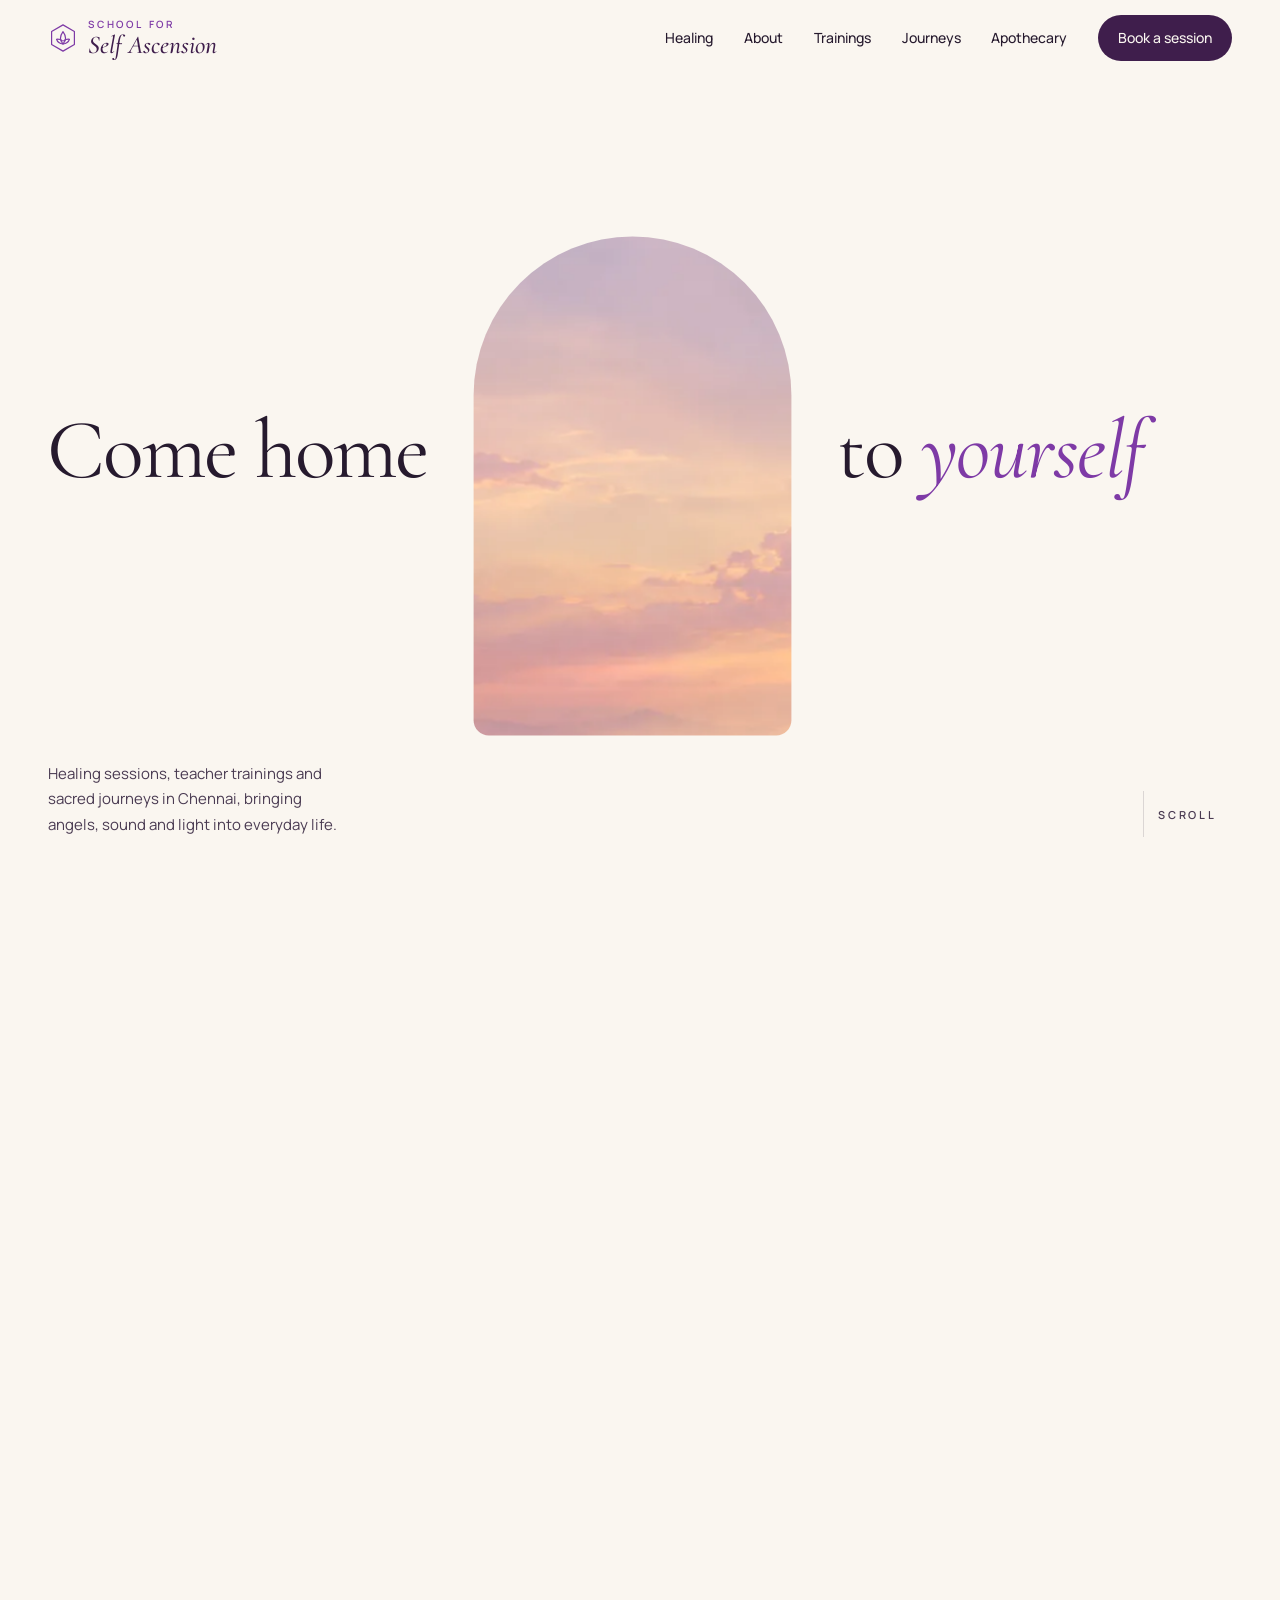
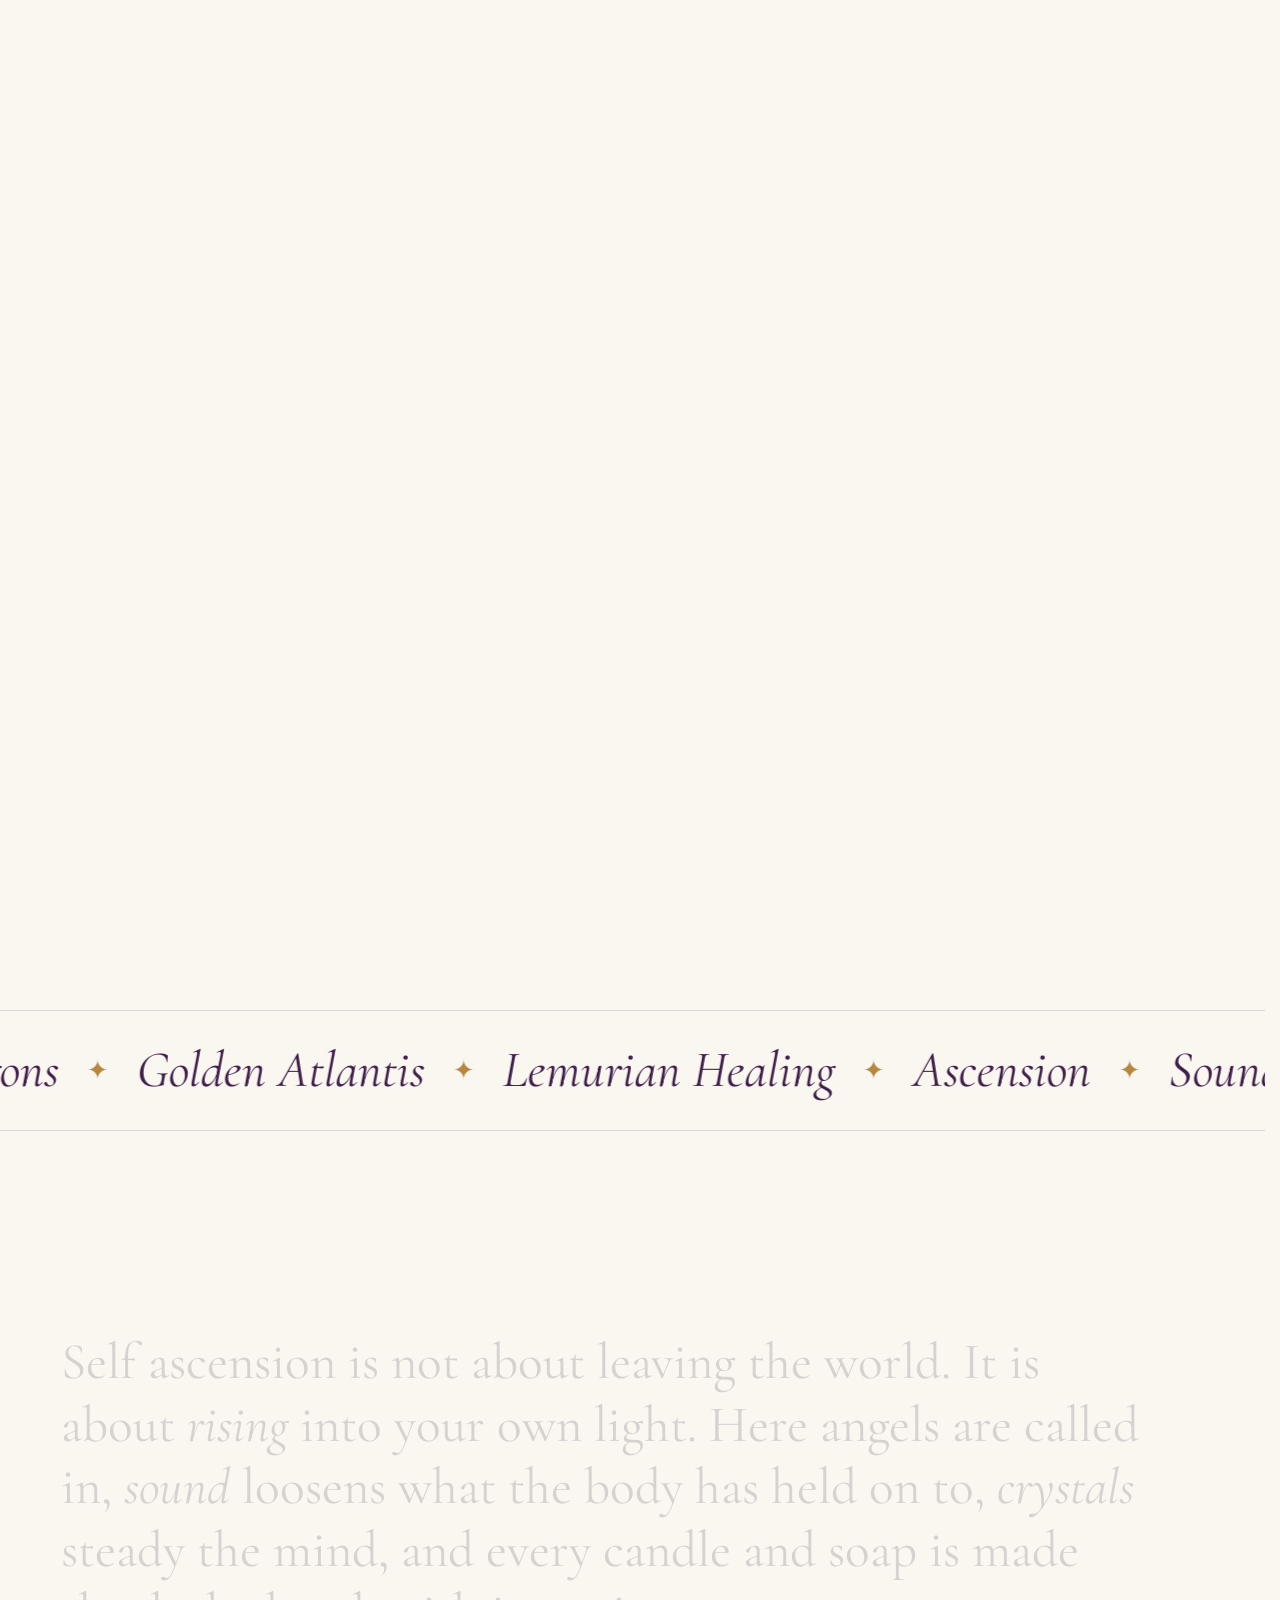
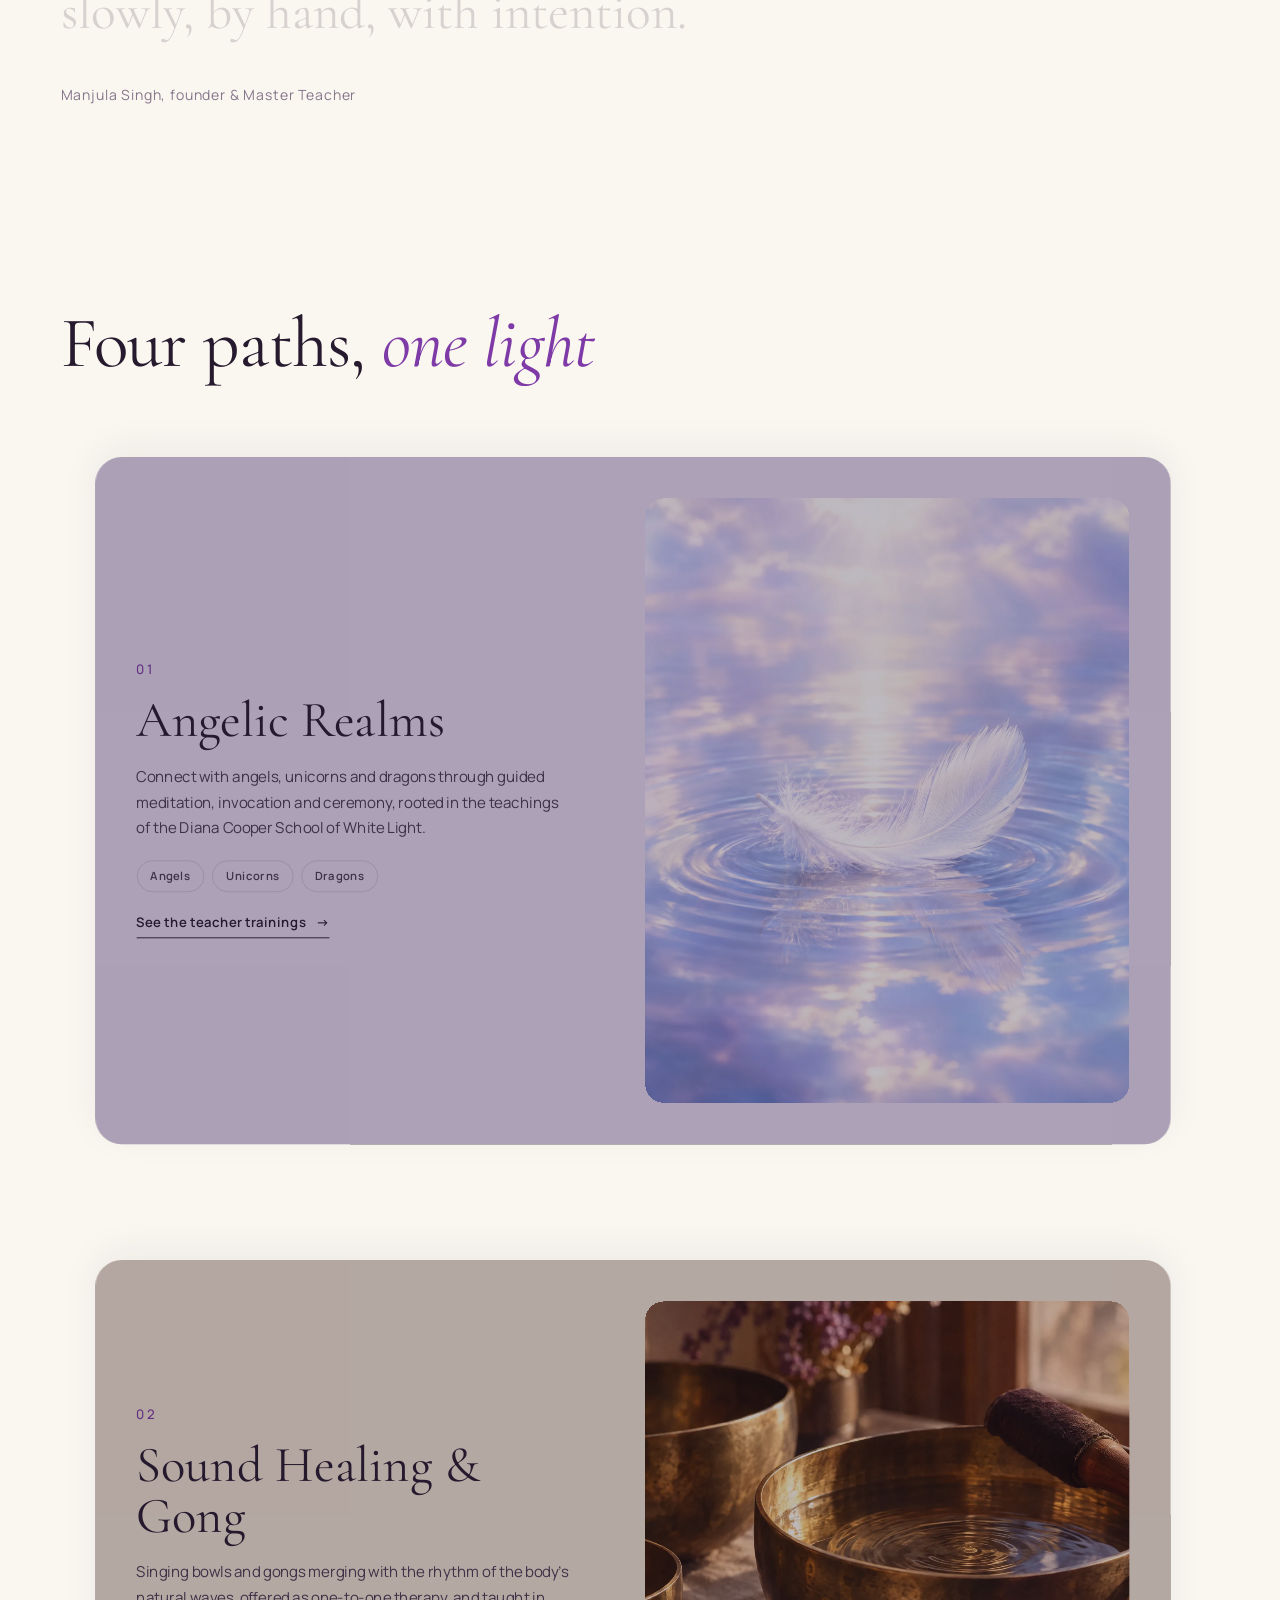
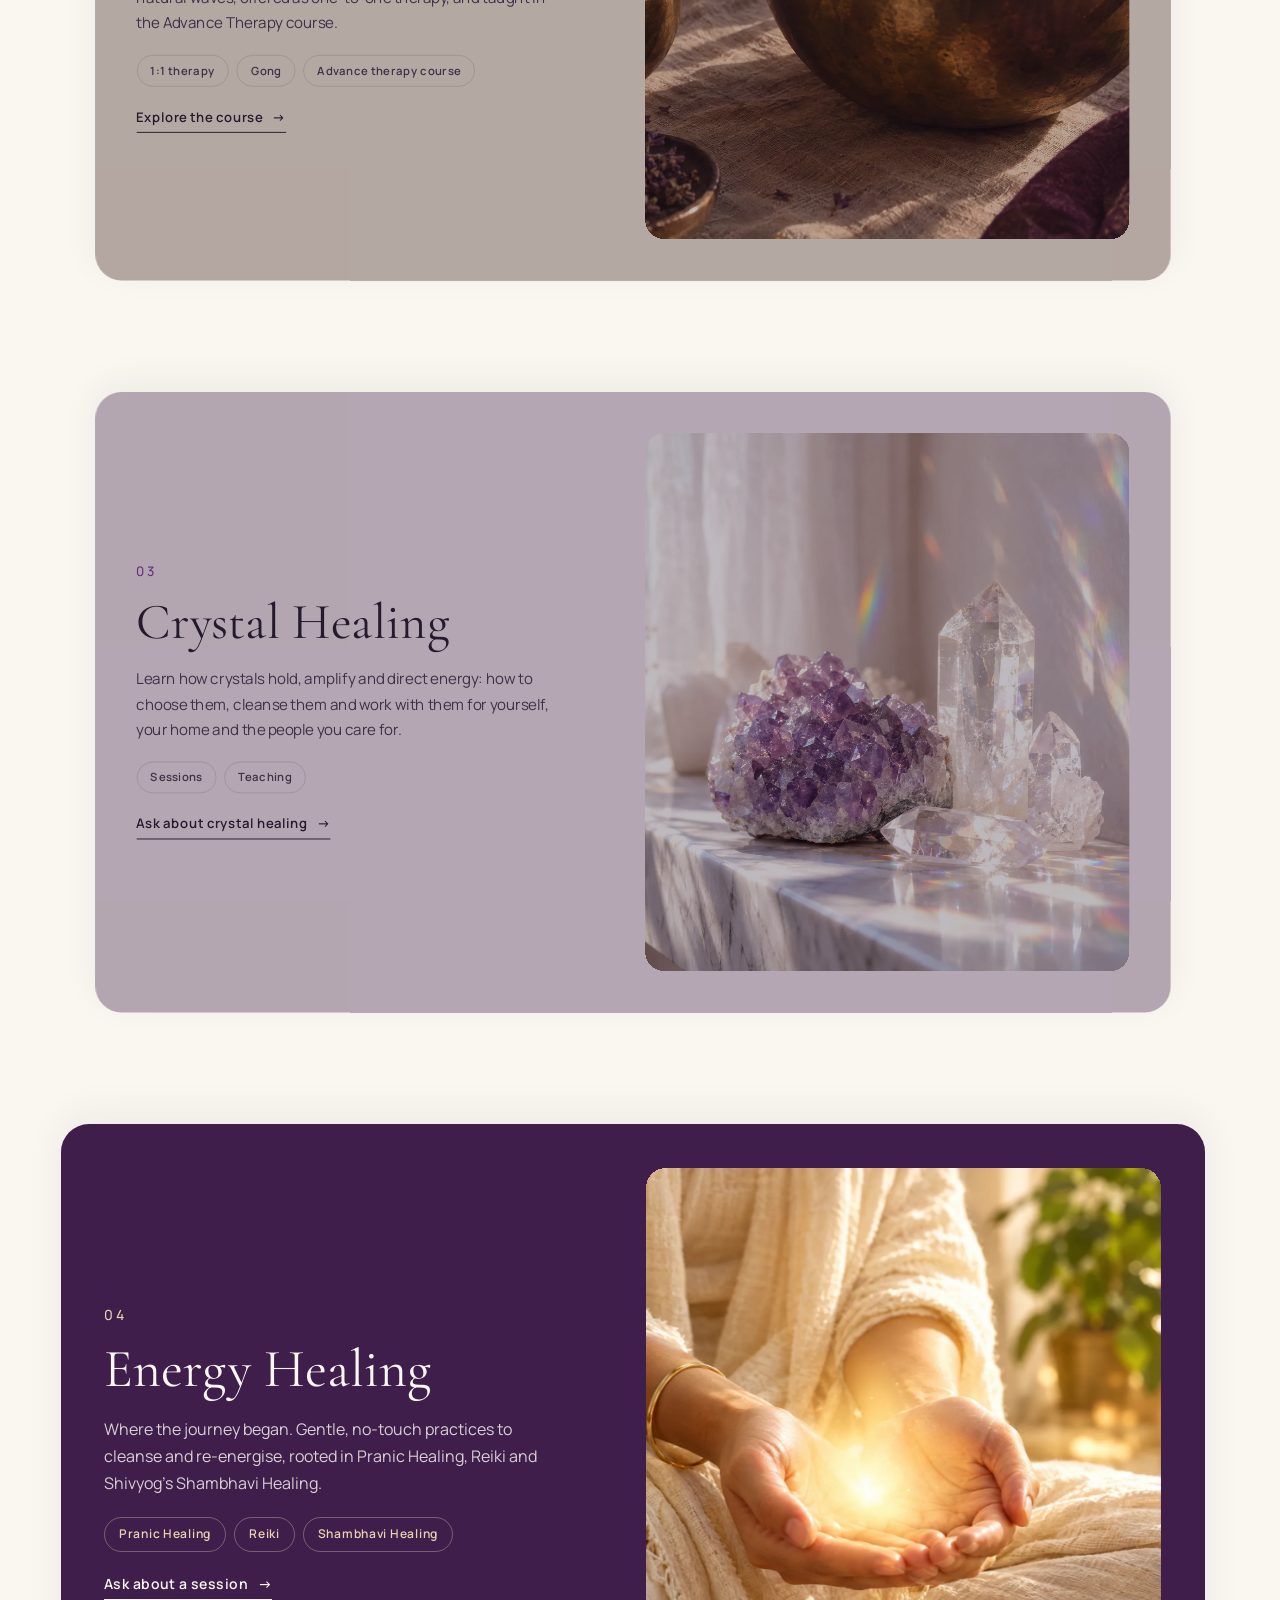
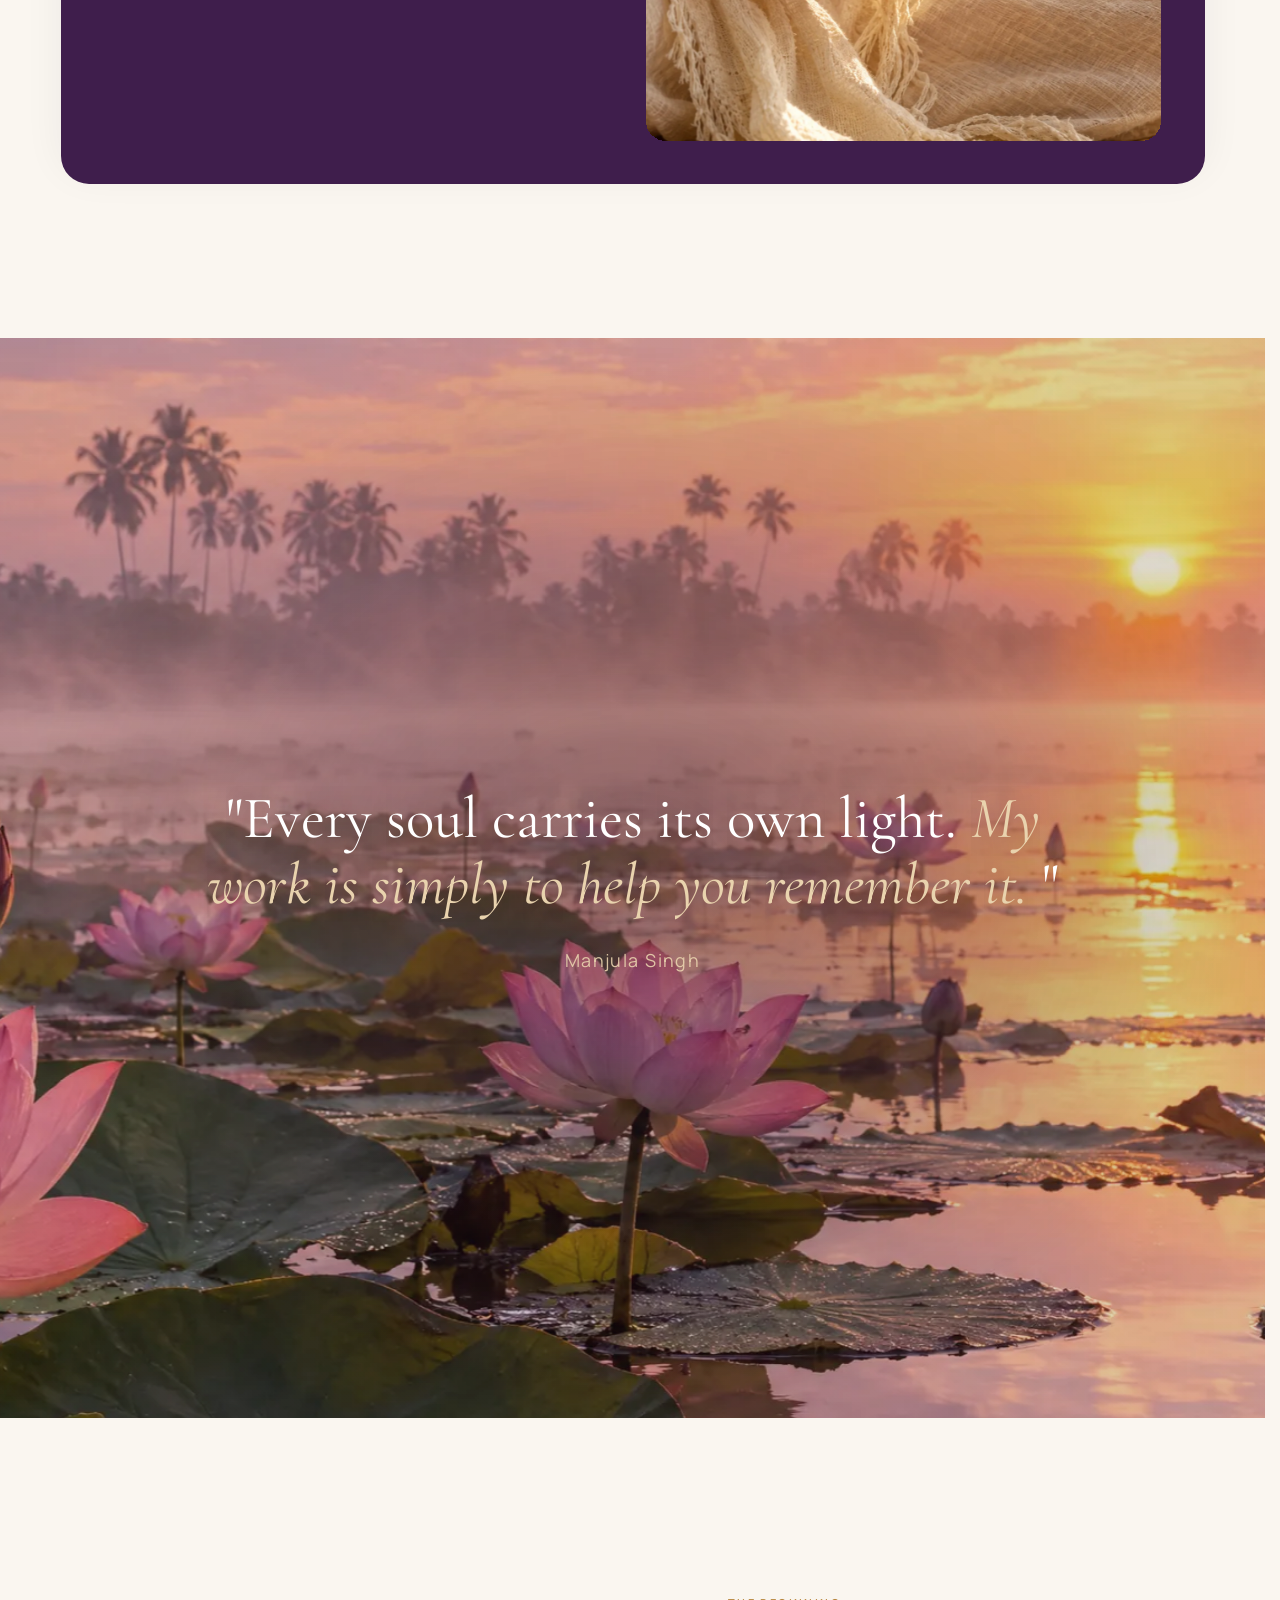
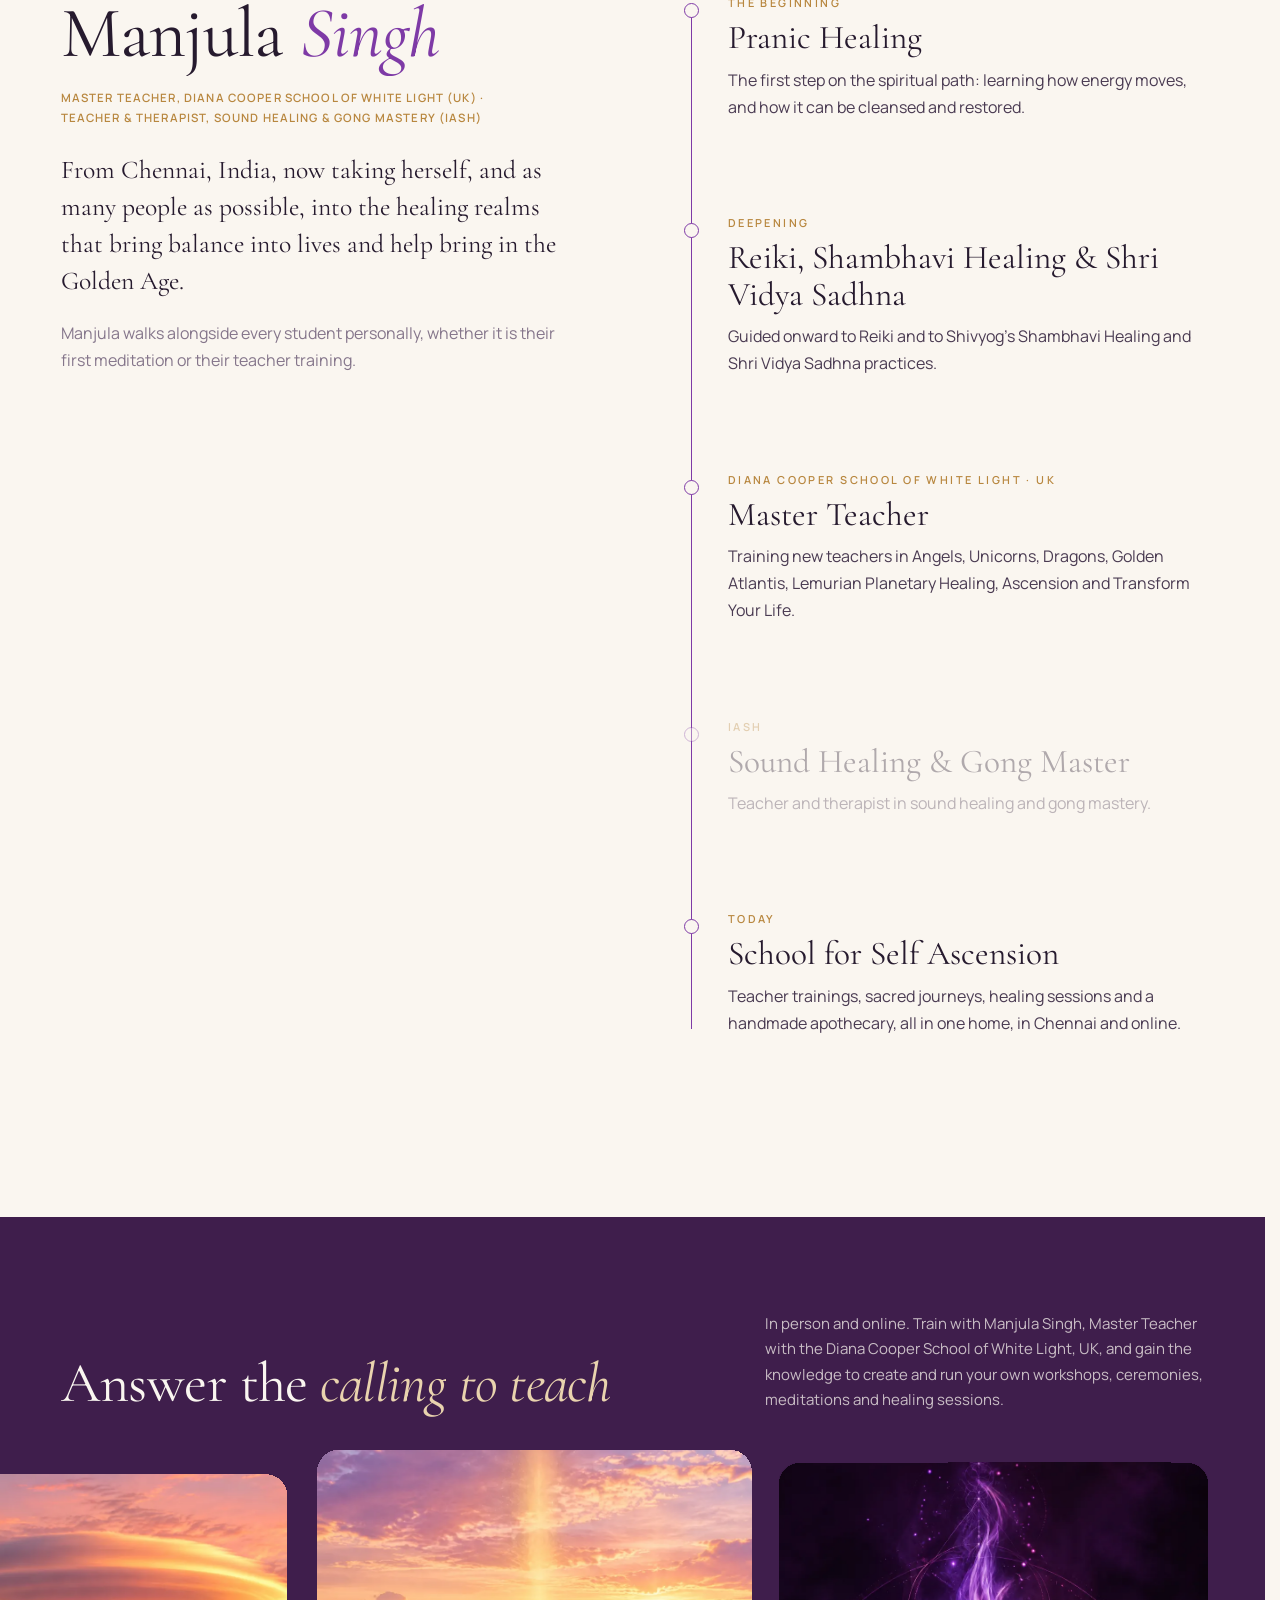
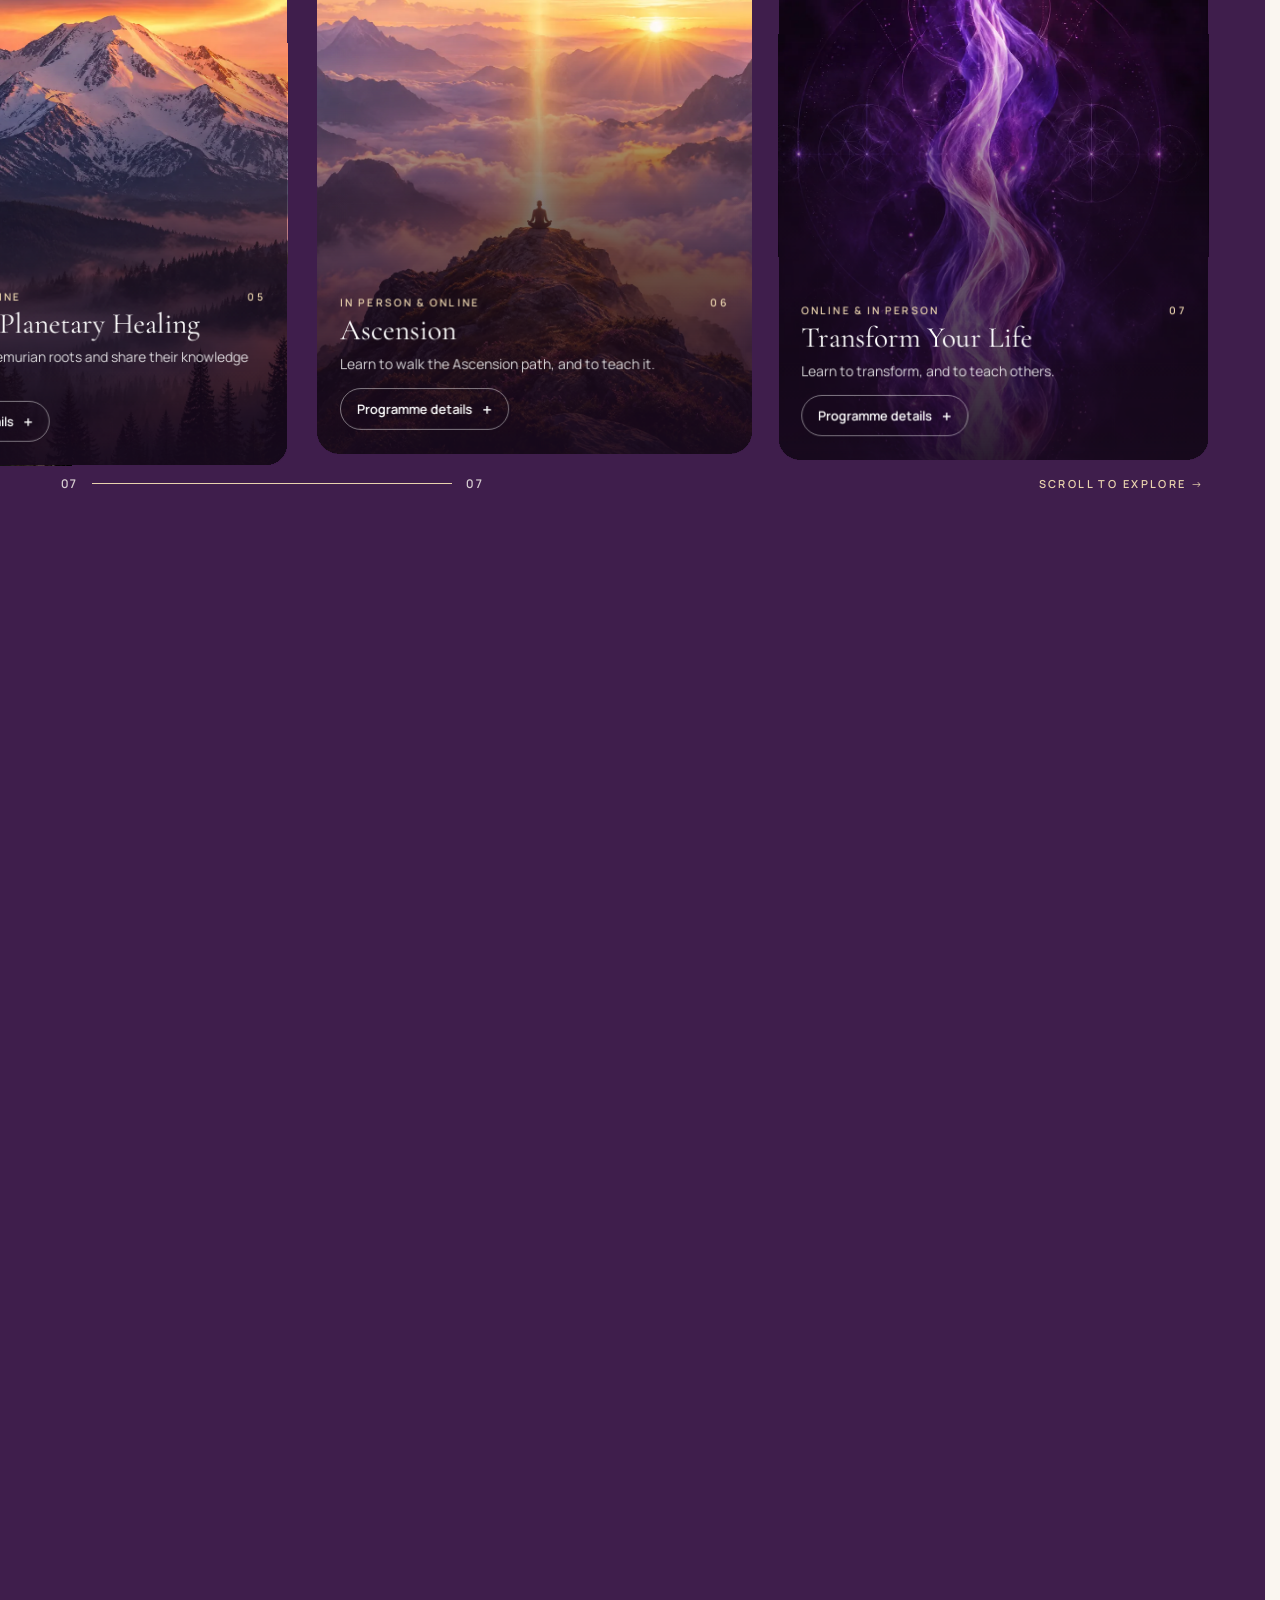
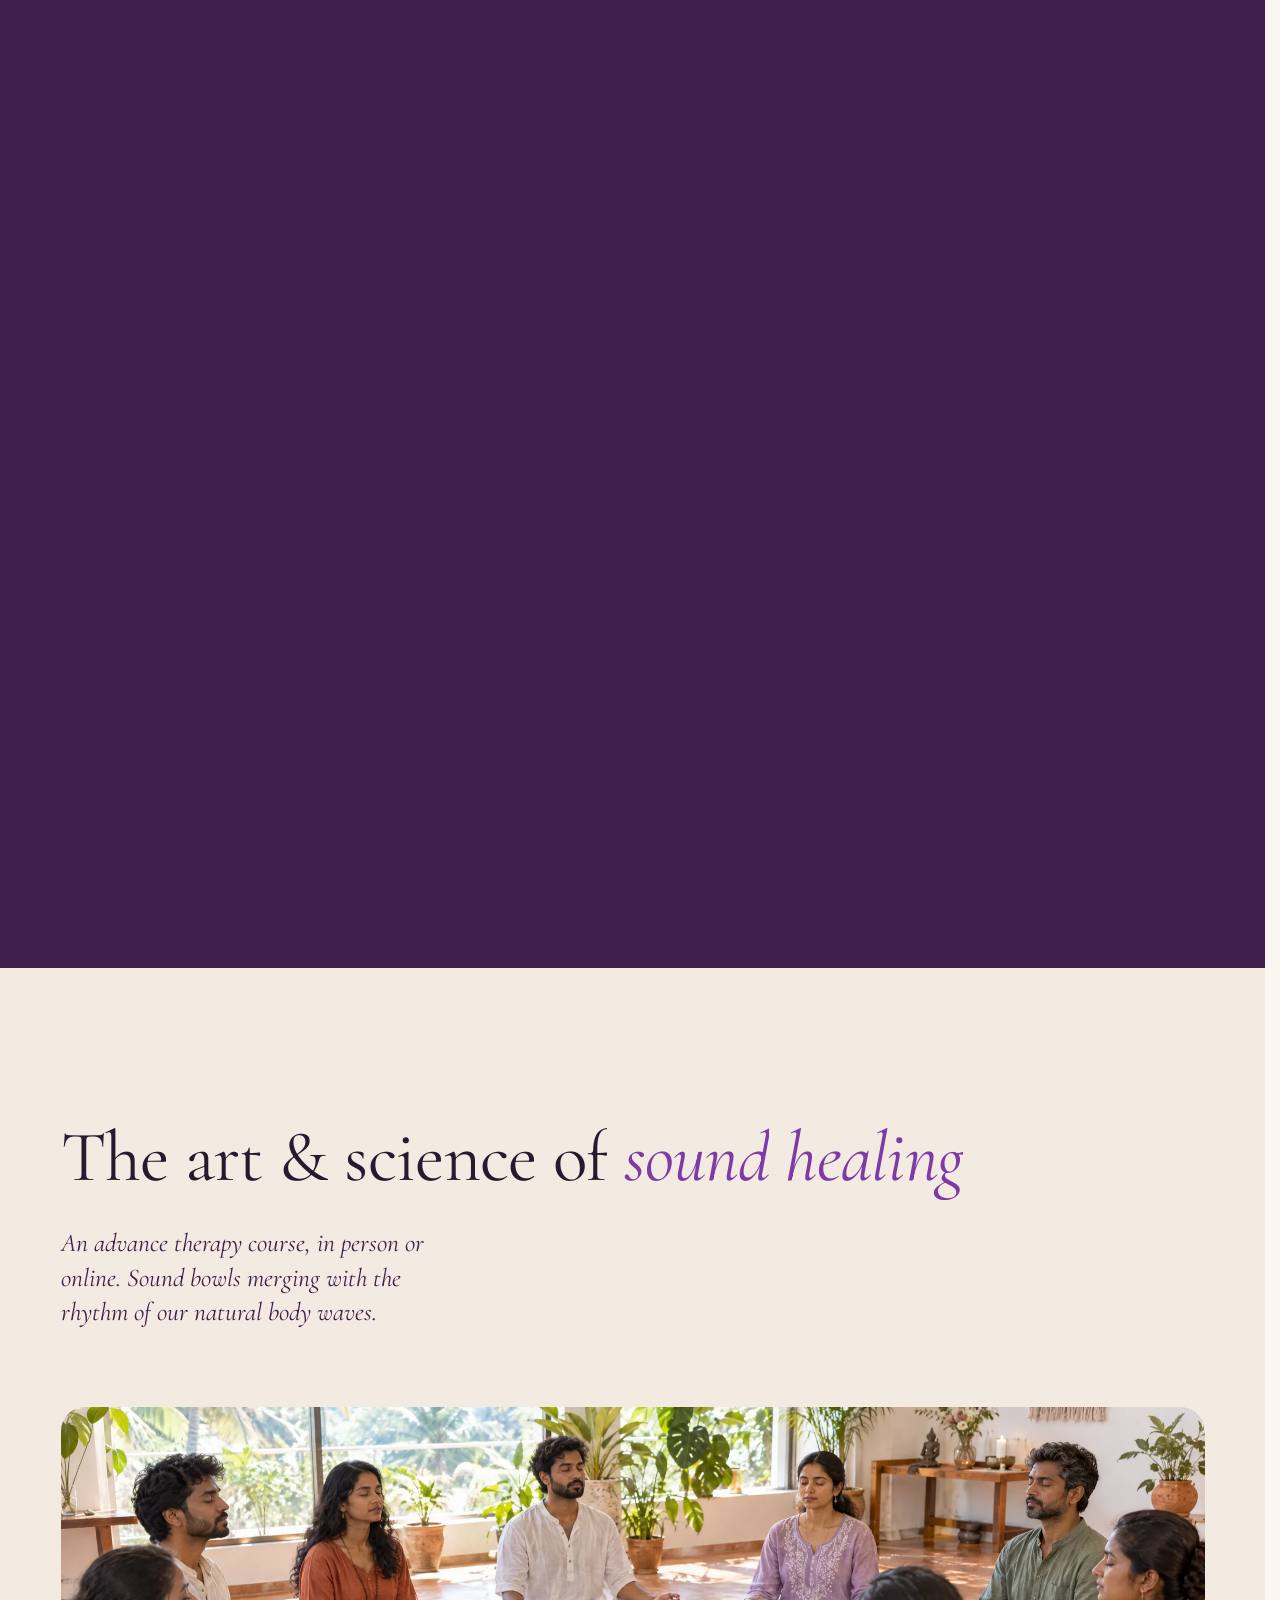
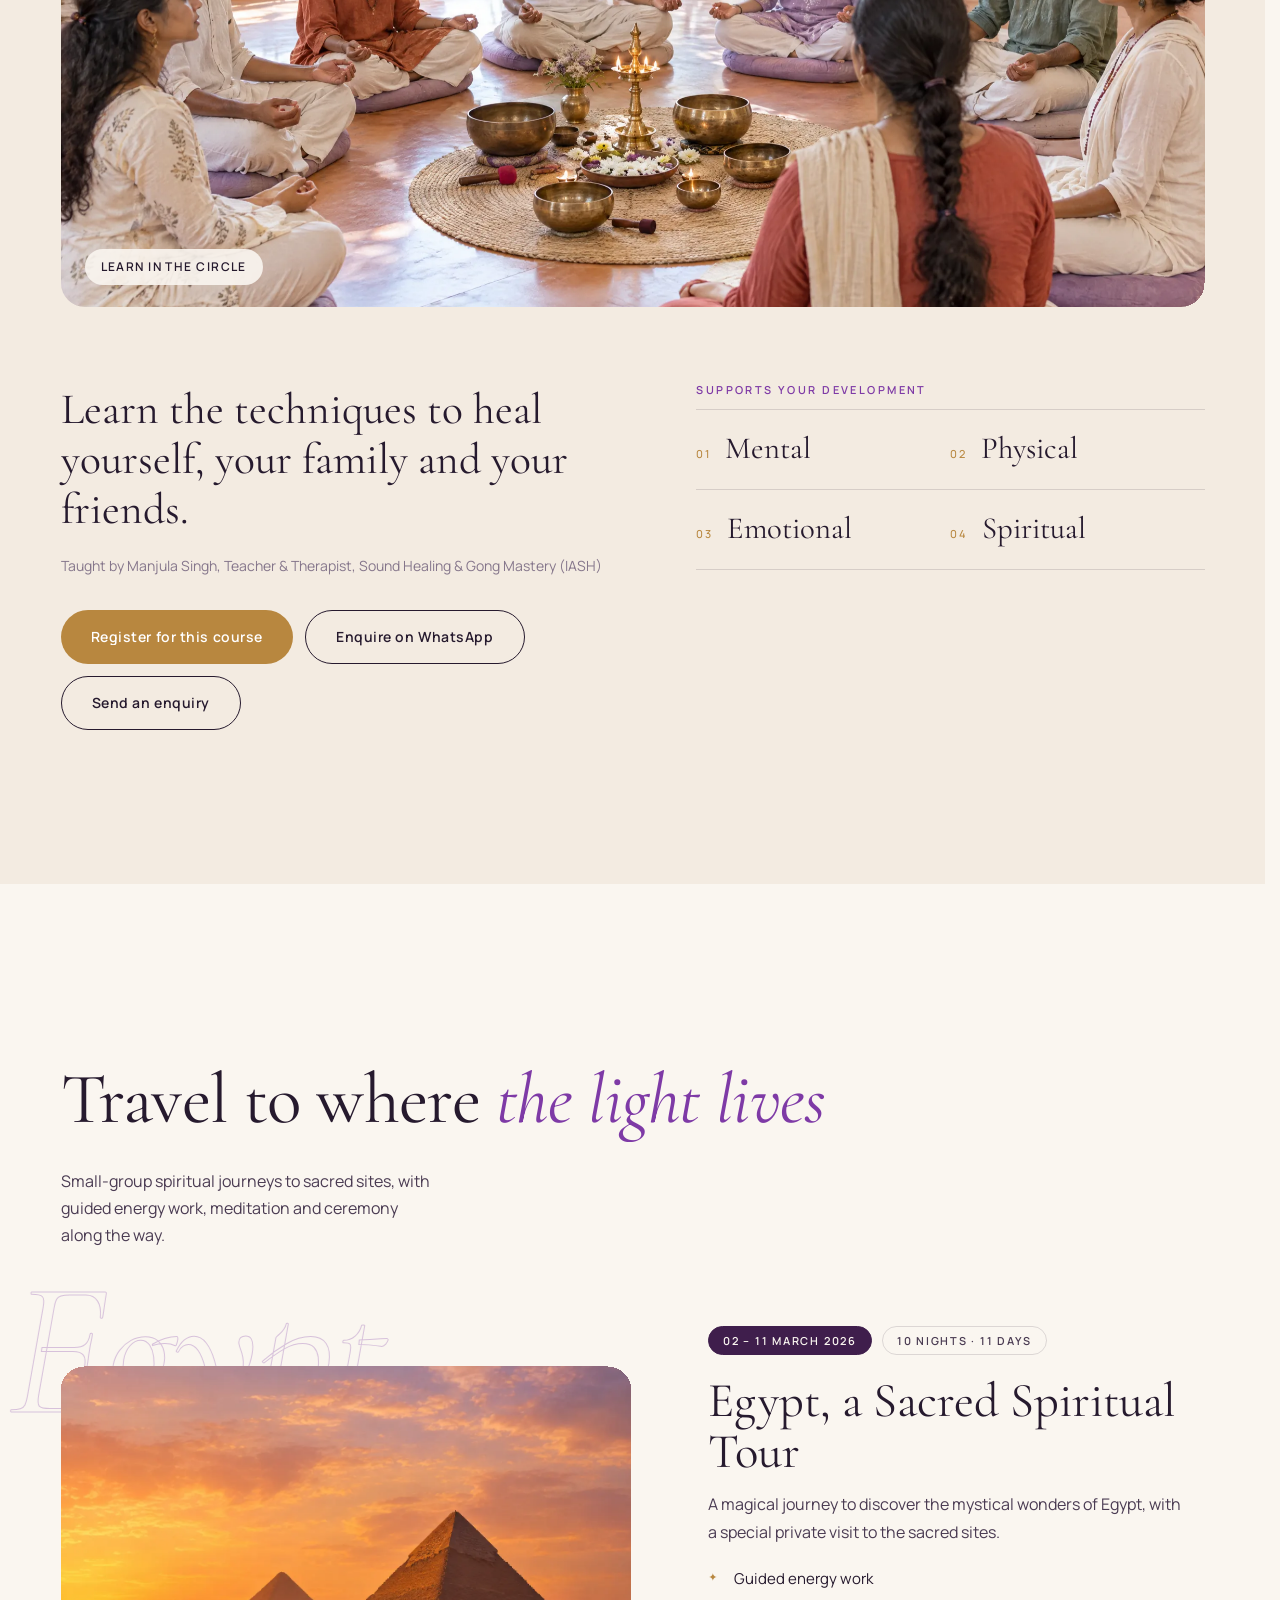
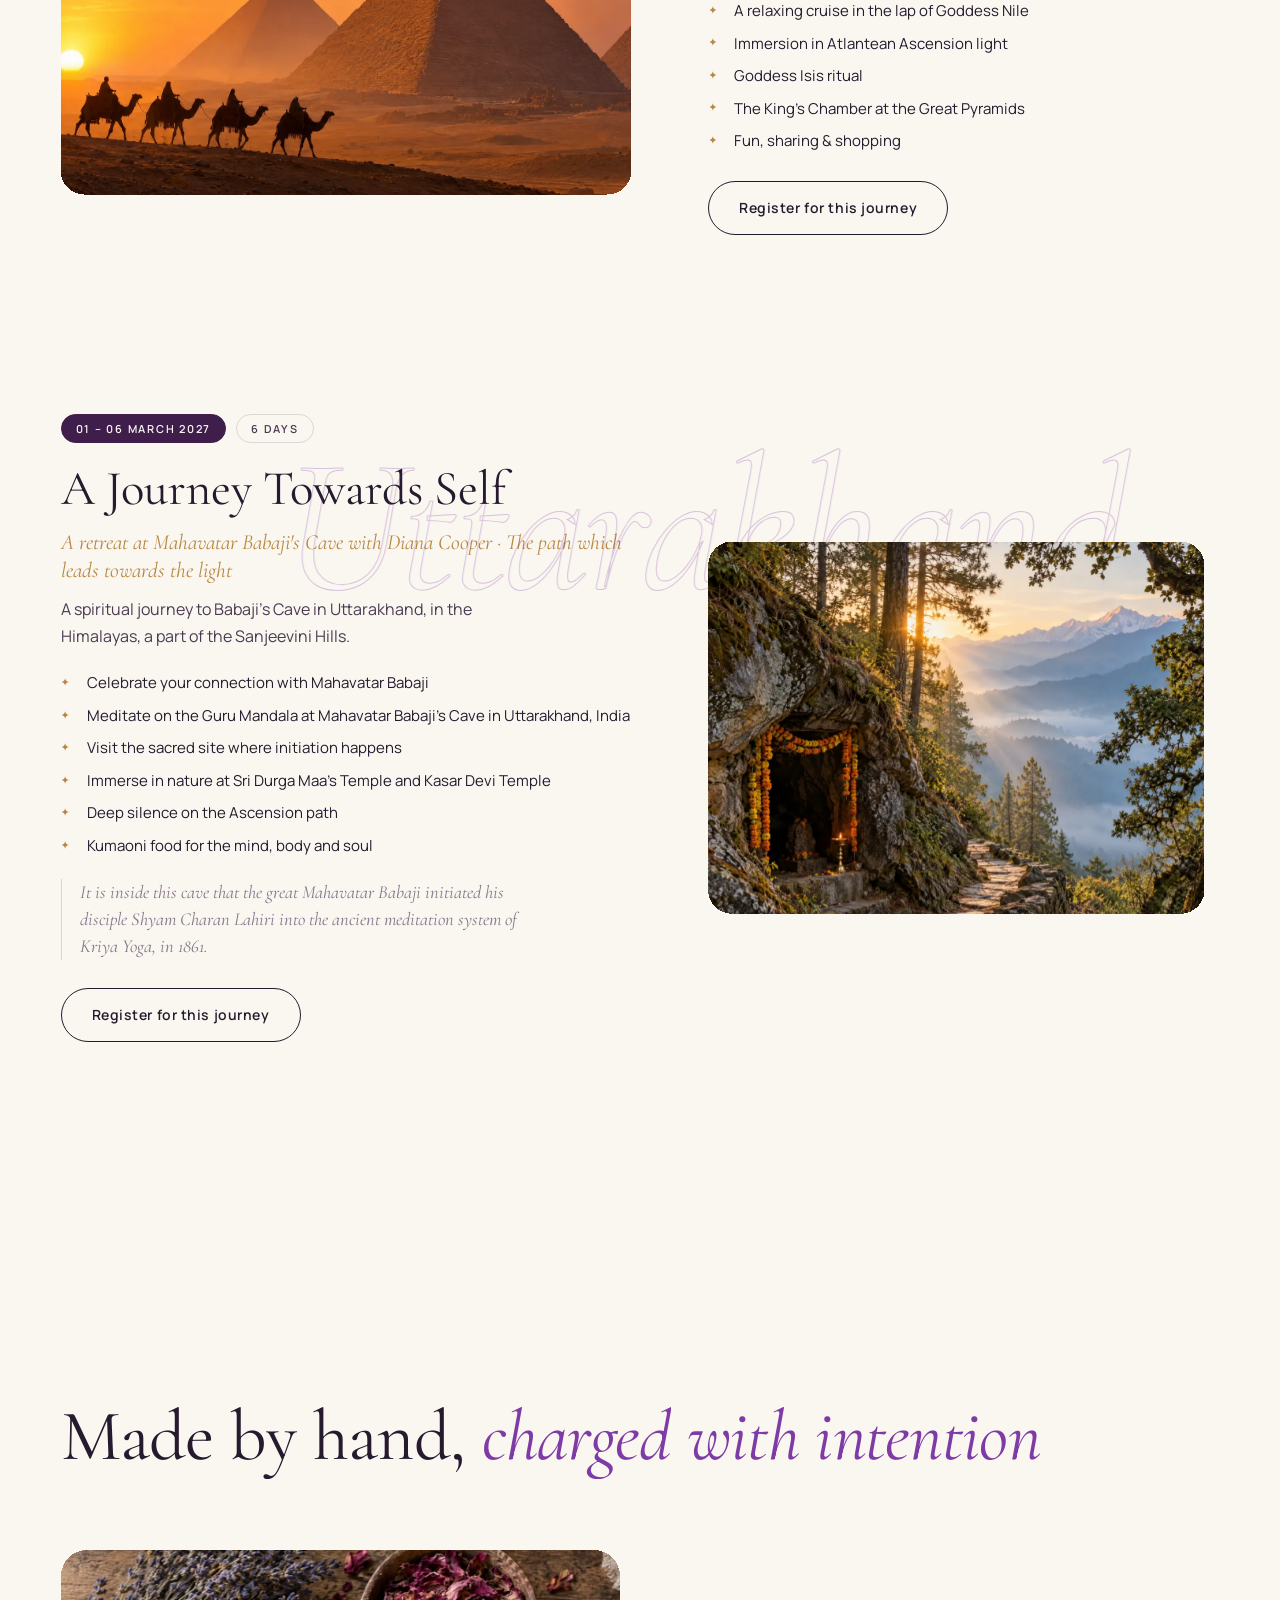
==== commit b2b5a7c9: "Three real bugs from the quality review, one of them mine from today THE [hidden] ATTRIBUTE DID NOTH" ====
--- a/index.html
+++ b/index.html
@@ -11,7 +11,7 @@
   <link rel="preconnect" href="https://fonts.gstatic.com" crossorigin>
   <link href="https://fonts.googleapis.com/css2?family=Cormorant+Garamond:ital,wght@0,400;0,500;0,600;1,400;1,500&family=Manrope:wght@400;500;600;700&display=swap" rel="stylesheet">
   <link rel="preload" as="image" href="assets/img/hero-sky.webp">
-  <link rel="stylesheet" href="css/style.css?v=8">
+  <link rel="stylesheet" href="css/style.css?v=9">
 </head>
 <body>
 
--- a/css/style.css
+++ b/css/style.css
@@ -1,6 +1,16 @@
 /* =========================================================
-   School for Self Ascension — styles
-   ========================================================= */
+   School for Self Ascension styles
+   ========================================================= */
+
+/* The browser's own rule for [hidden] is display:none at the lowest possible
+   priority, so ANY class that sets display beats it. Several here do - .btn is
+   inline-flex, .auth-field and .f-row are grid - which left elements marked
+   hidden fully visible: the account menu sat permanently open under the header
+   showing the signed-in email and a Sign out link, the sign-in dialog showed
+   two fields it then ignored, and a dead button appeared on the not-found
+   panel. One rule fixes all of them. */
+[hidden] { display: none !important; }
+
 :root {
   --cream: #FAF6F0;
   --paper: #F3EBE1;
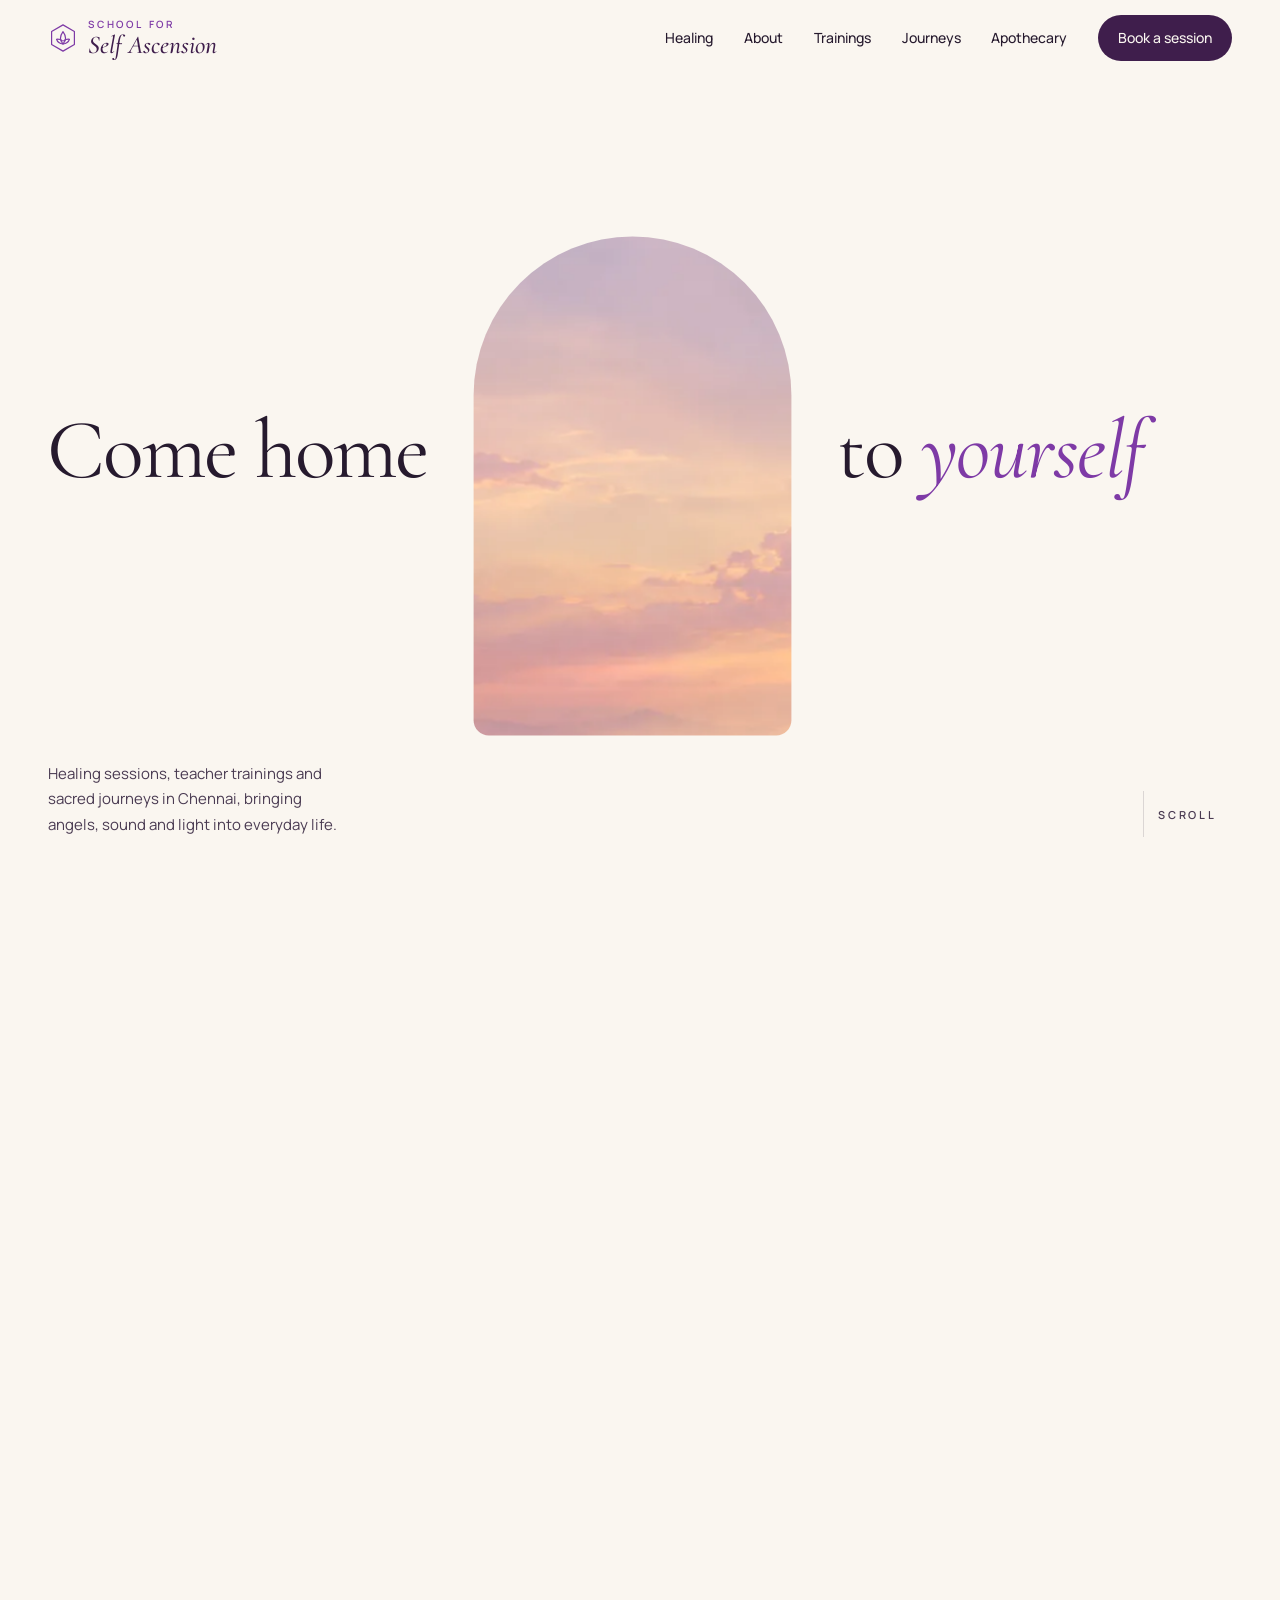
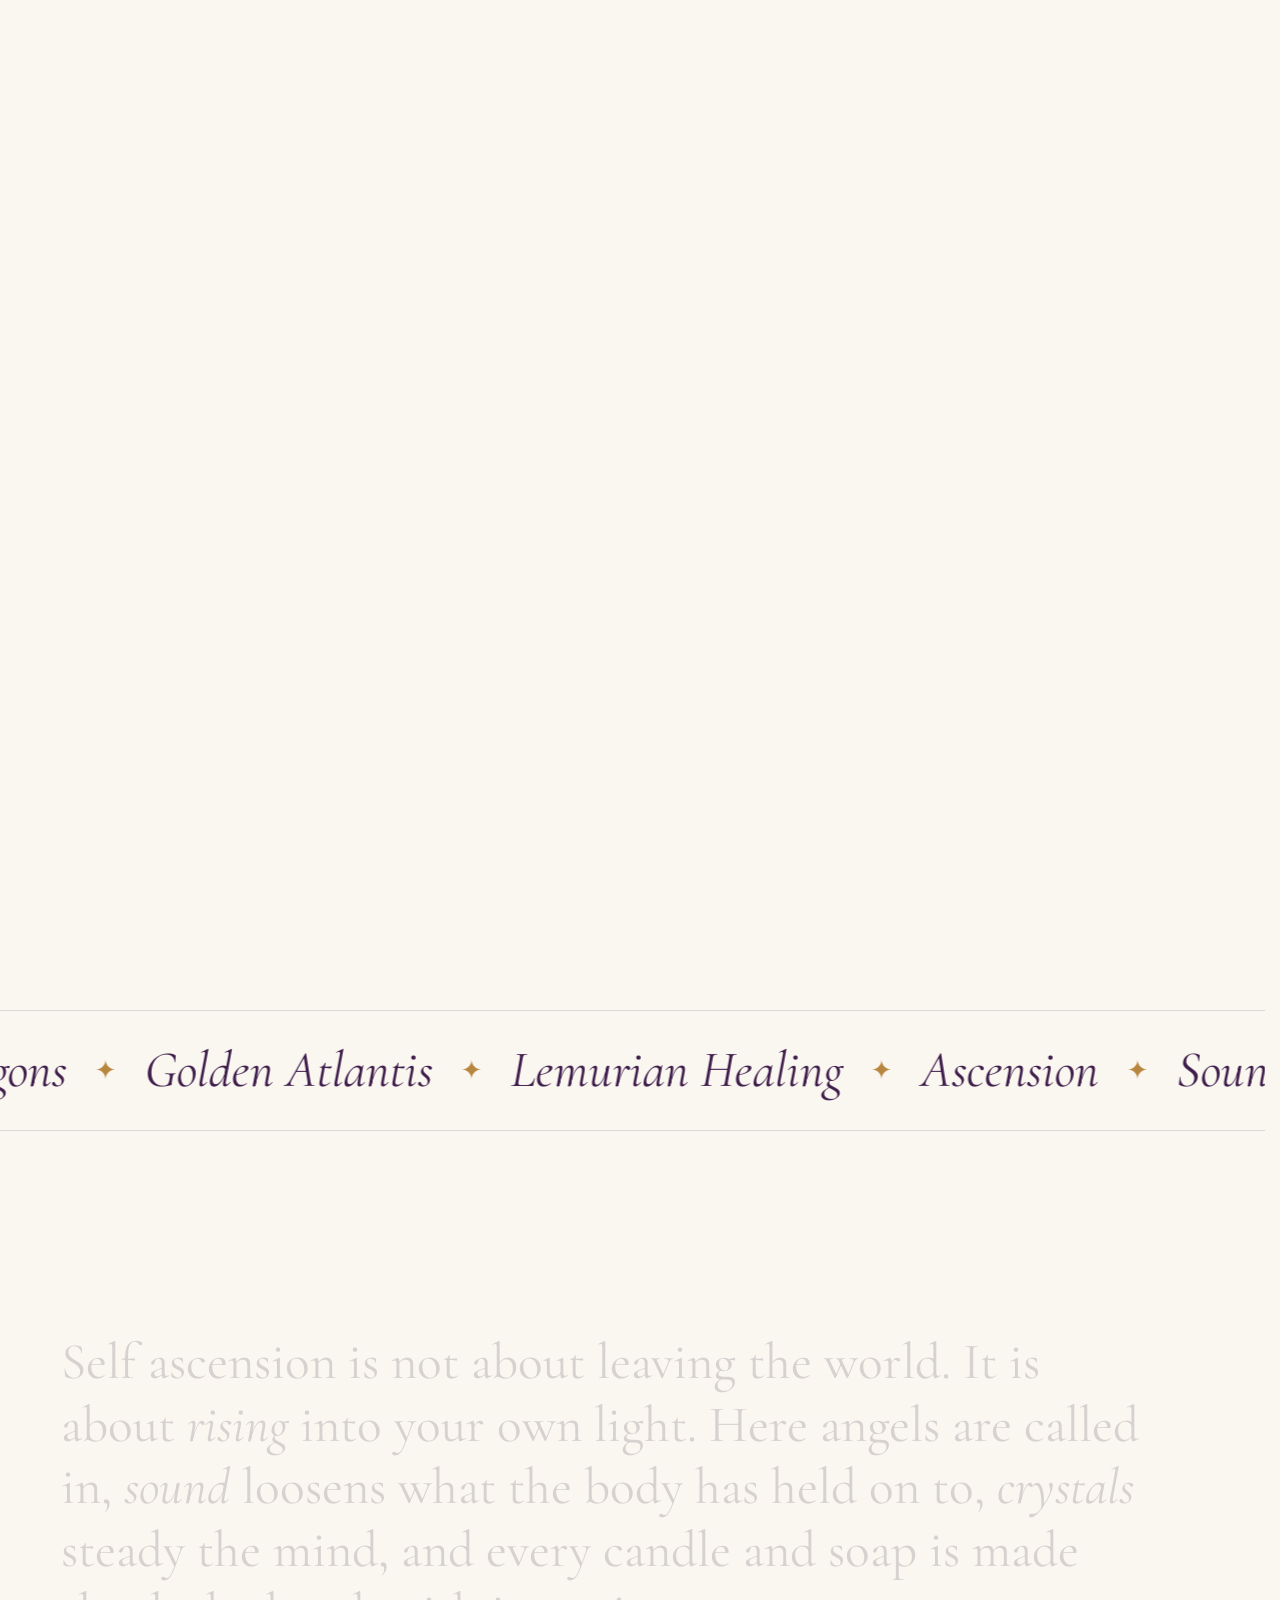
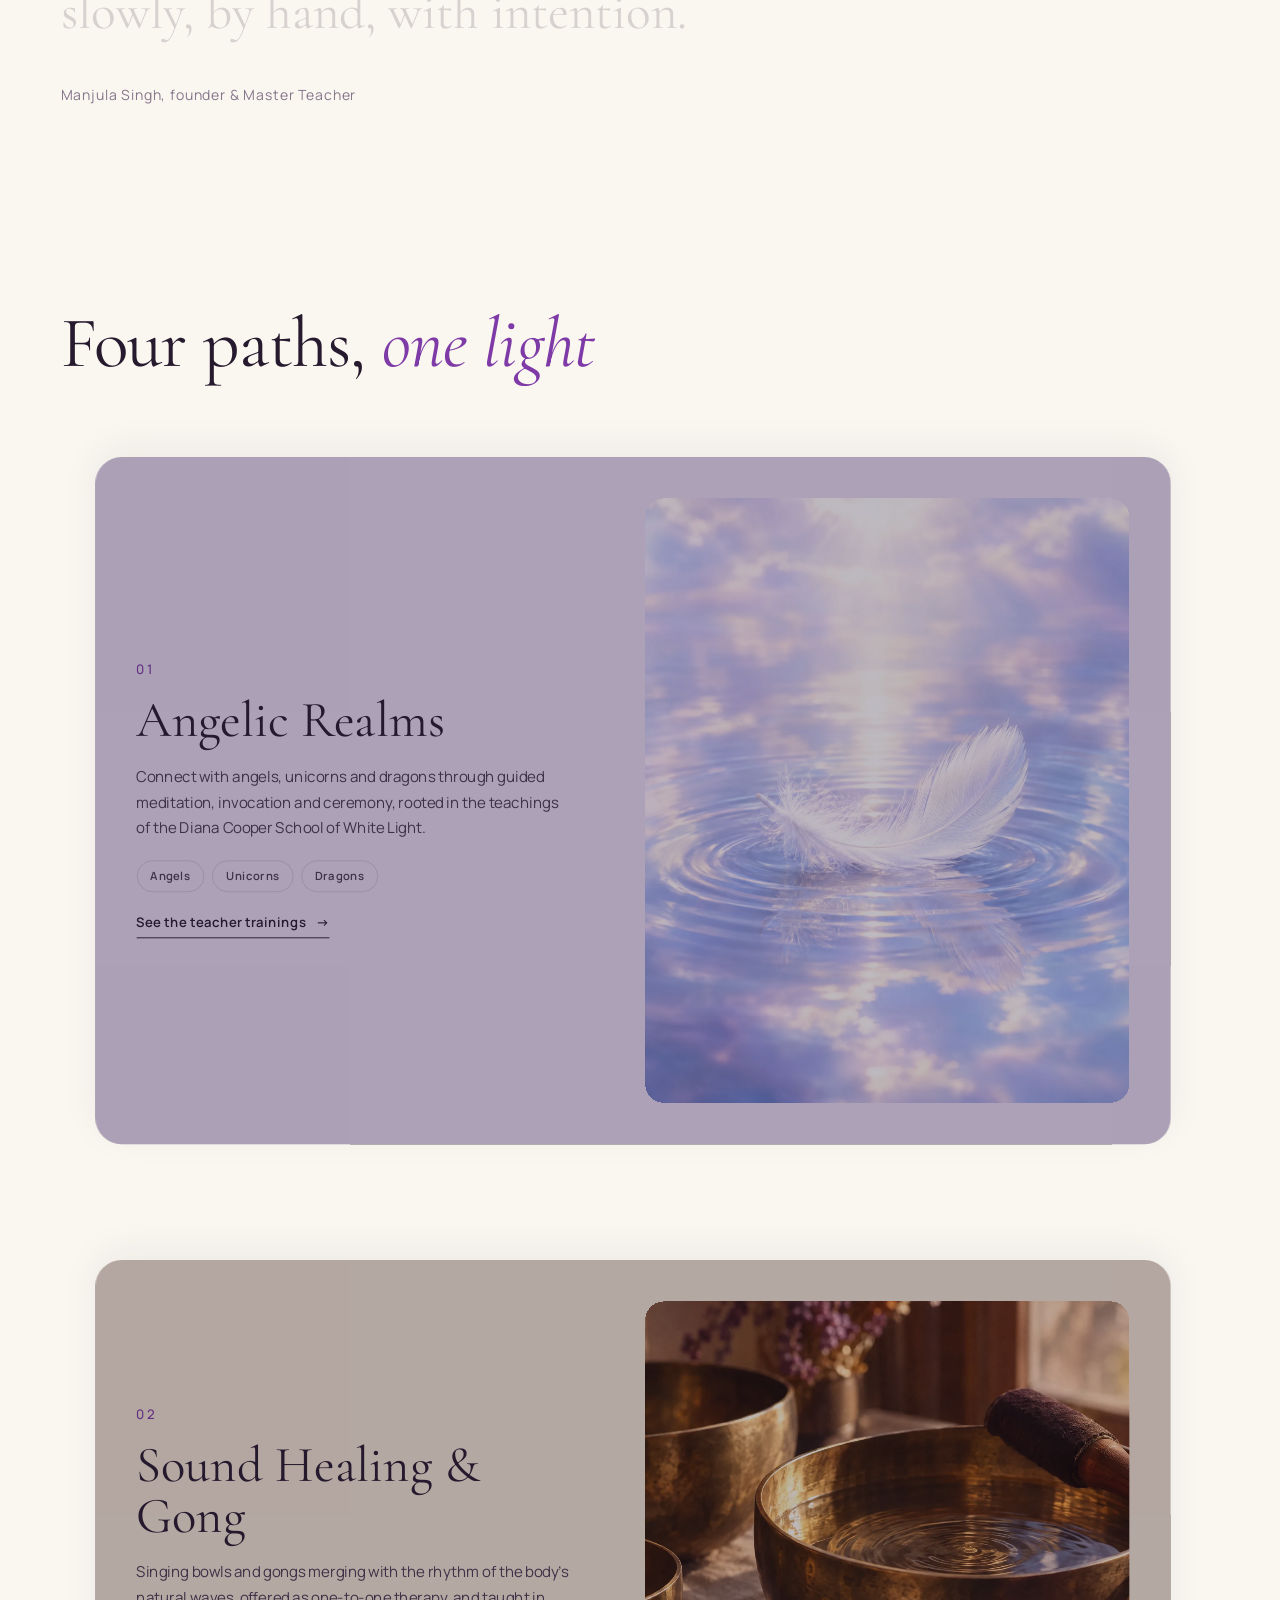
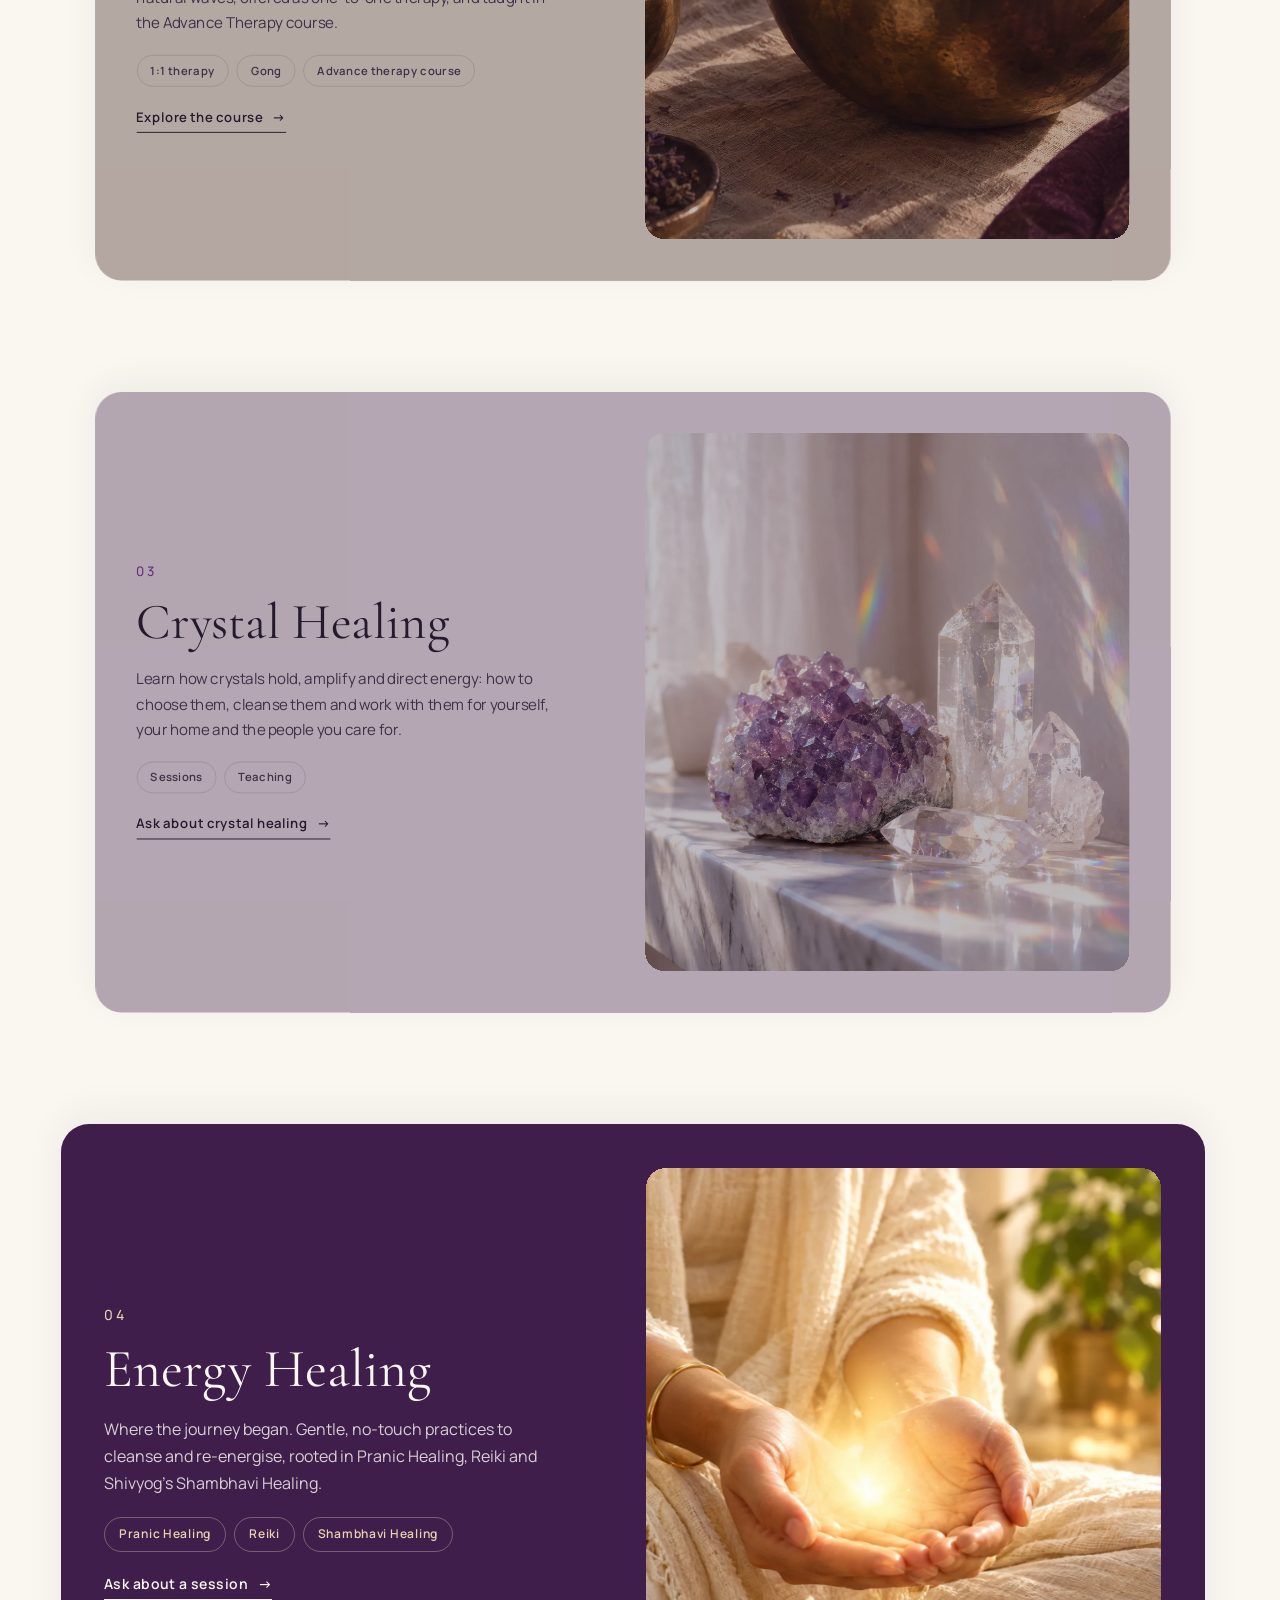
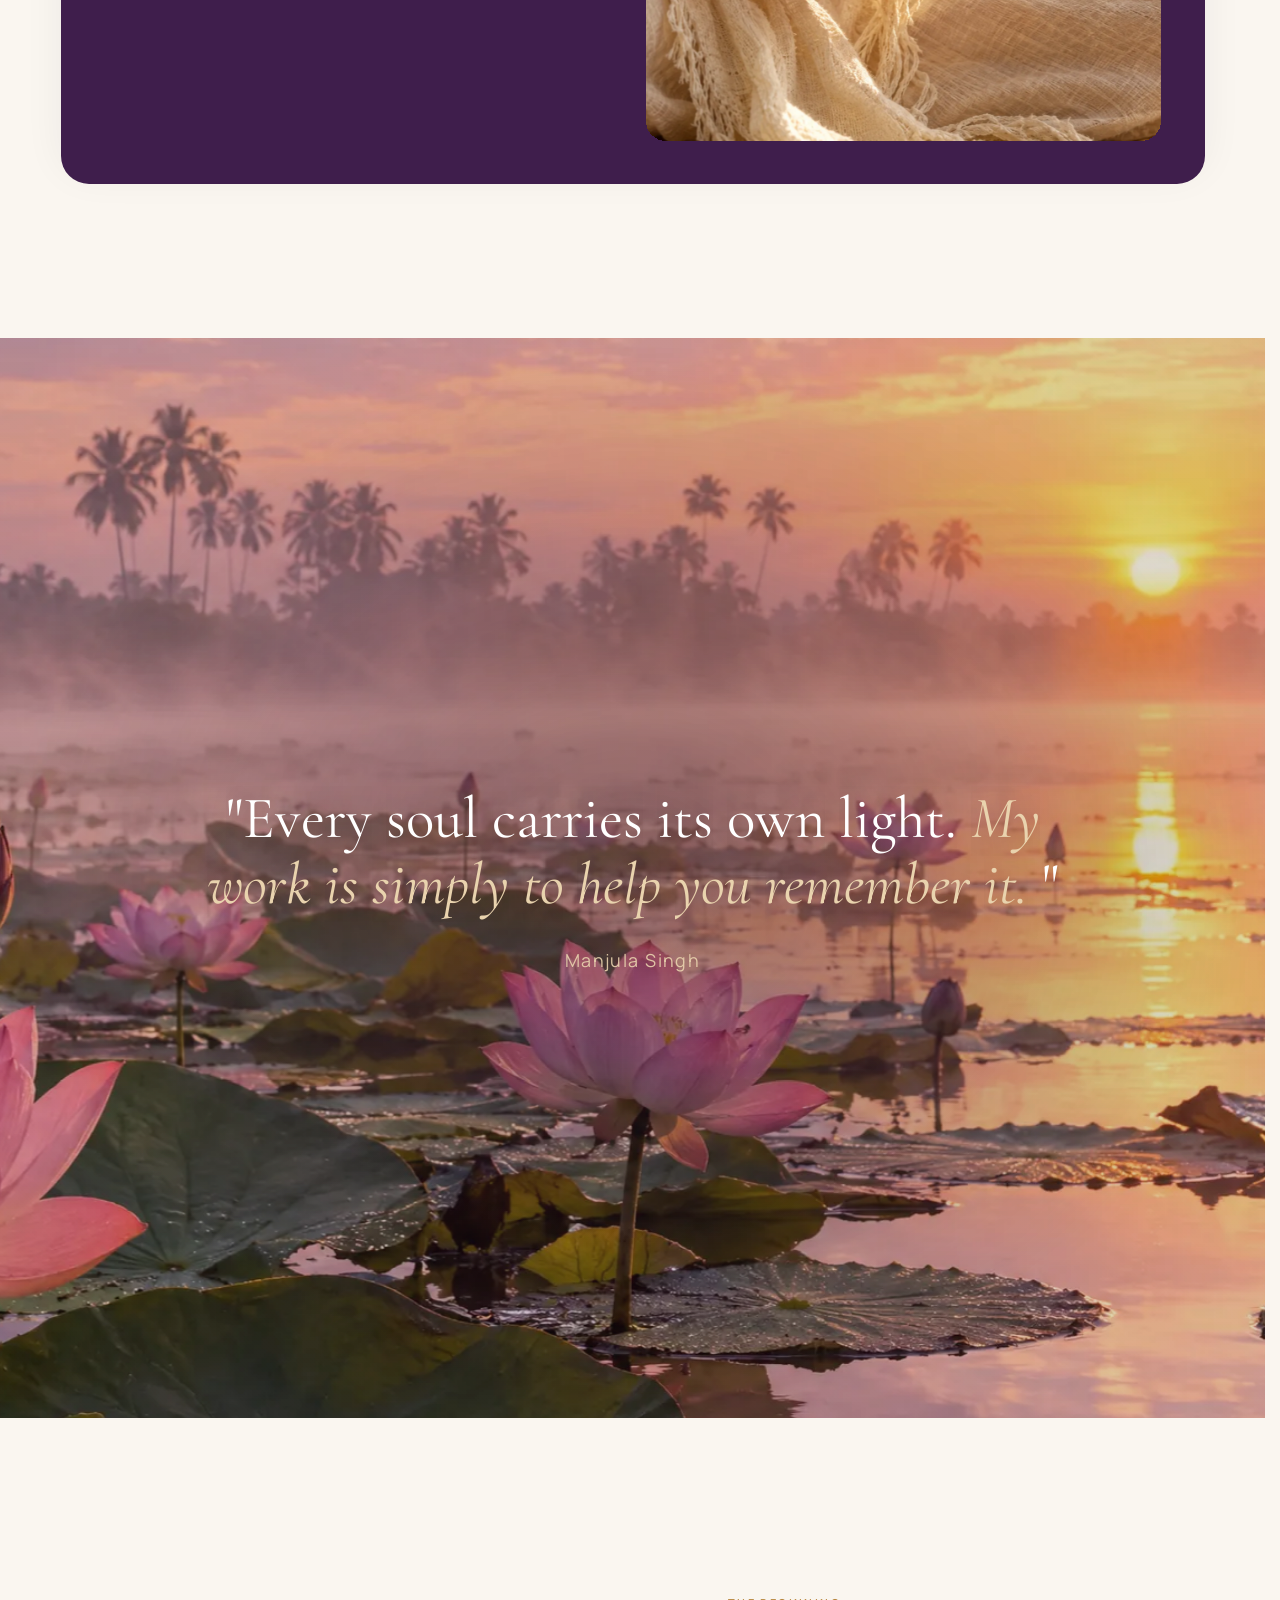
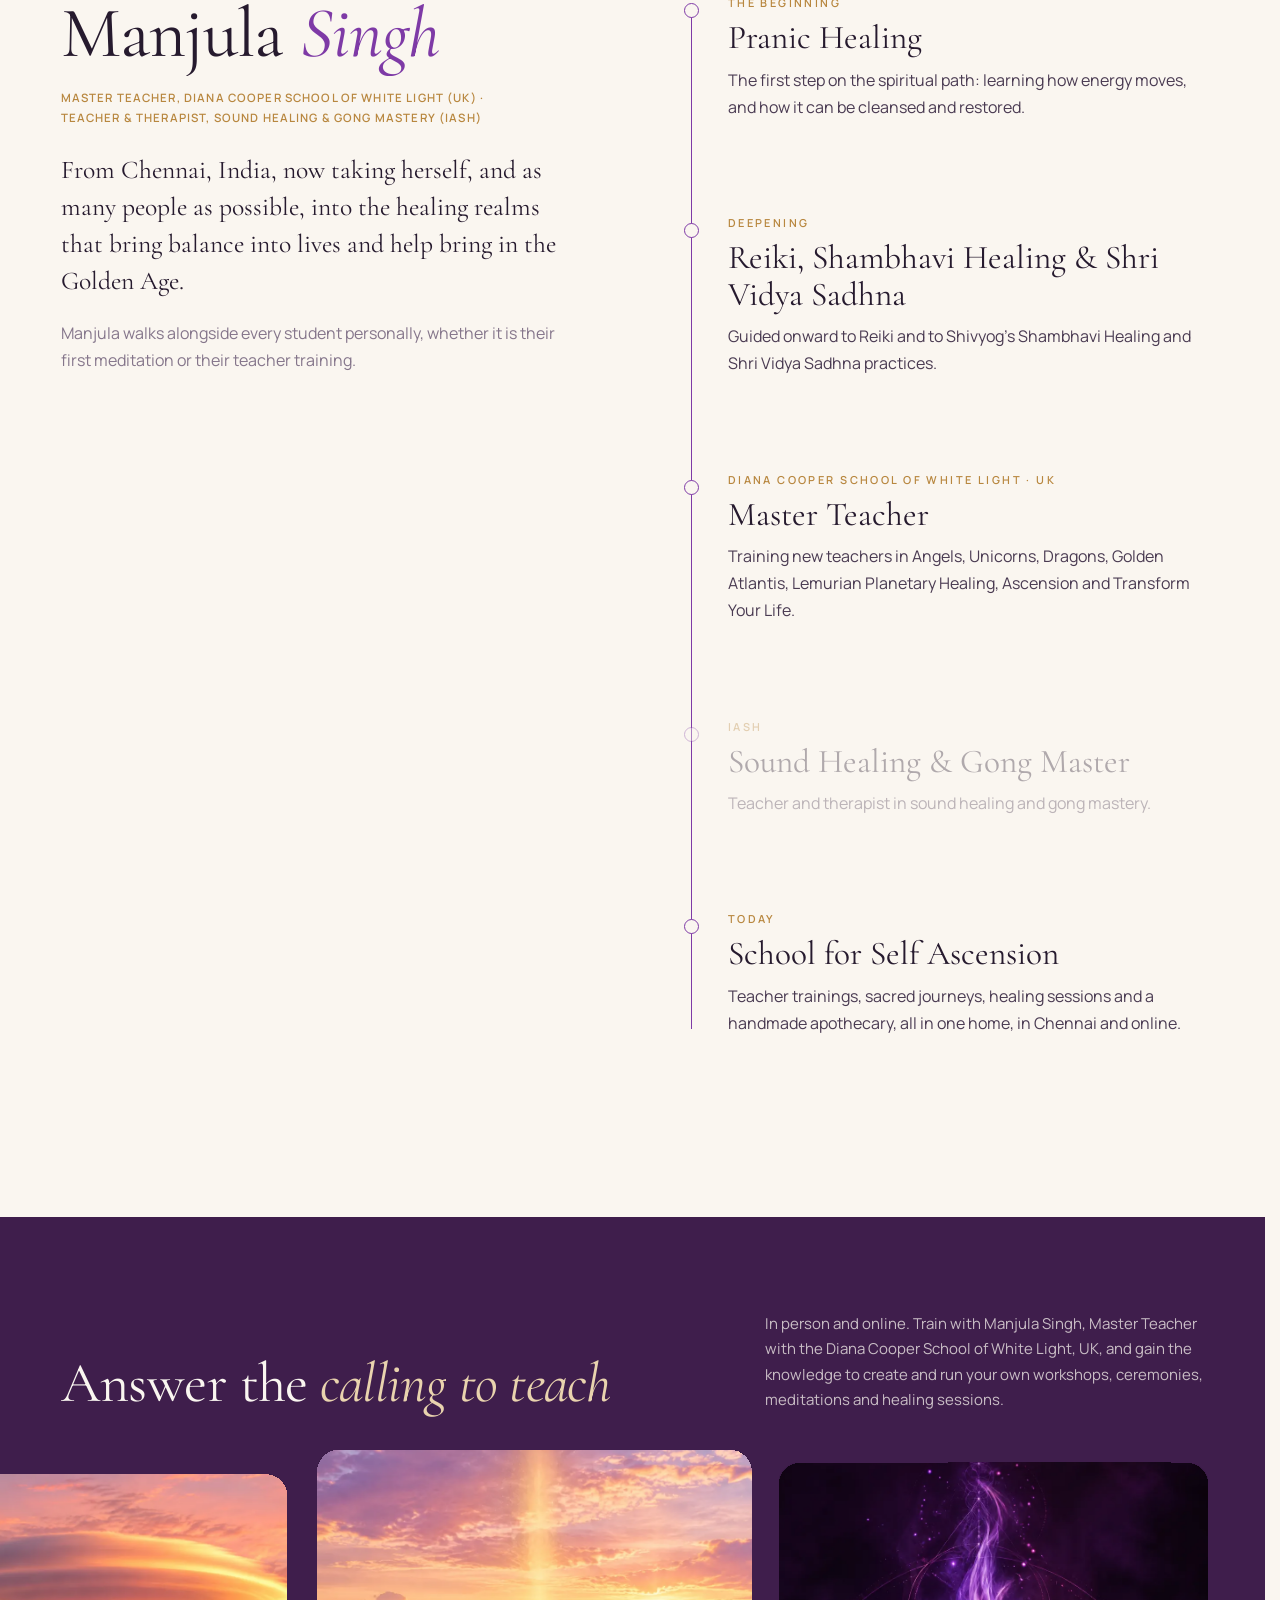
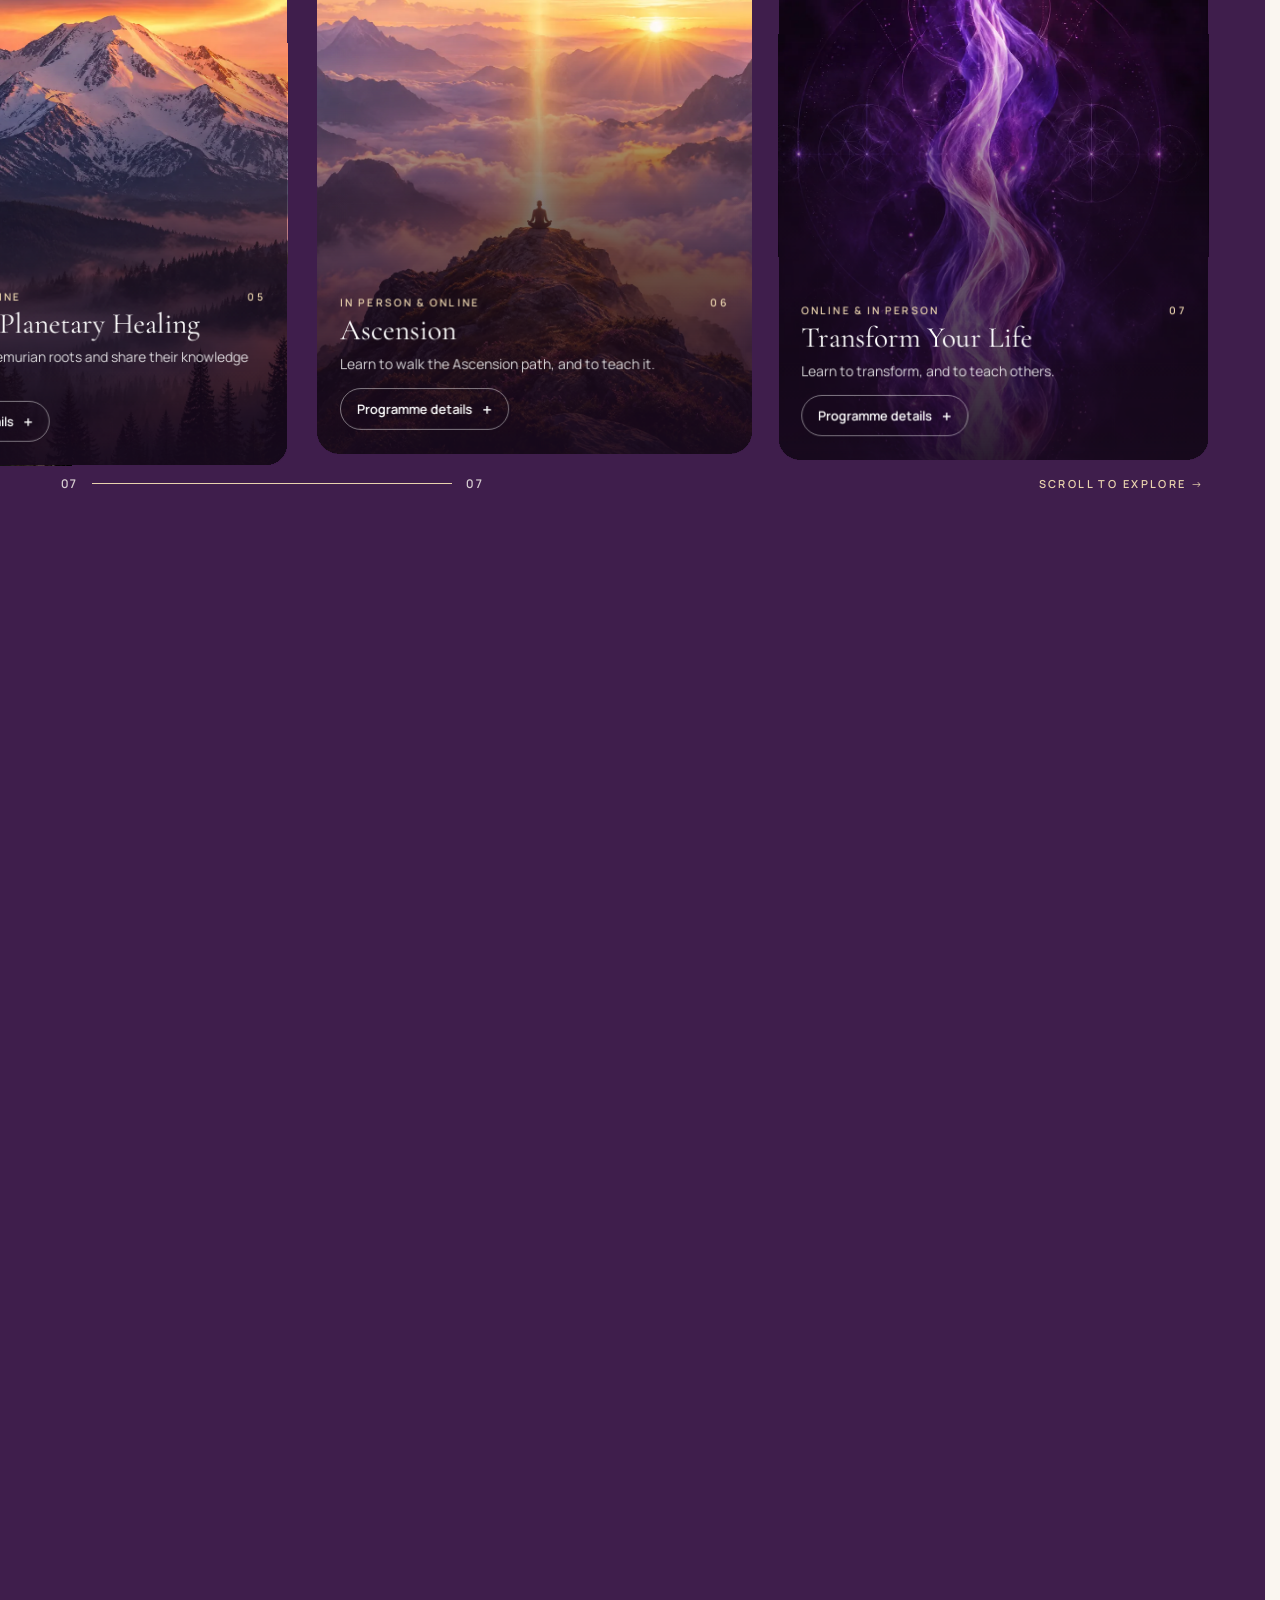
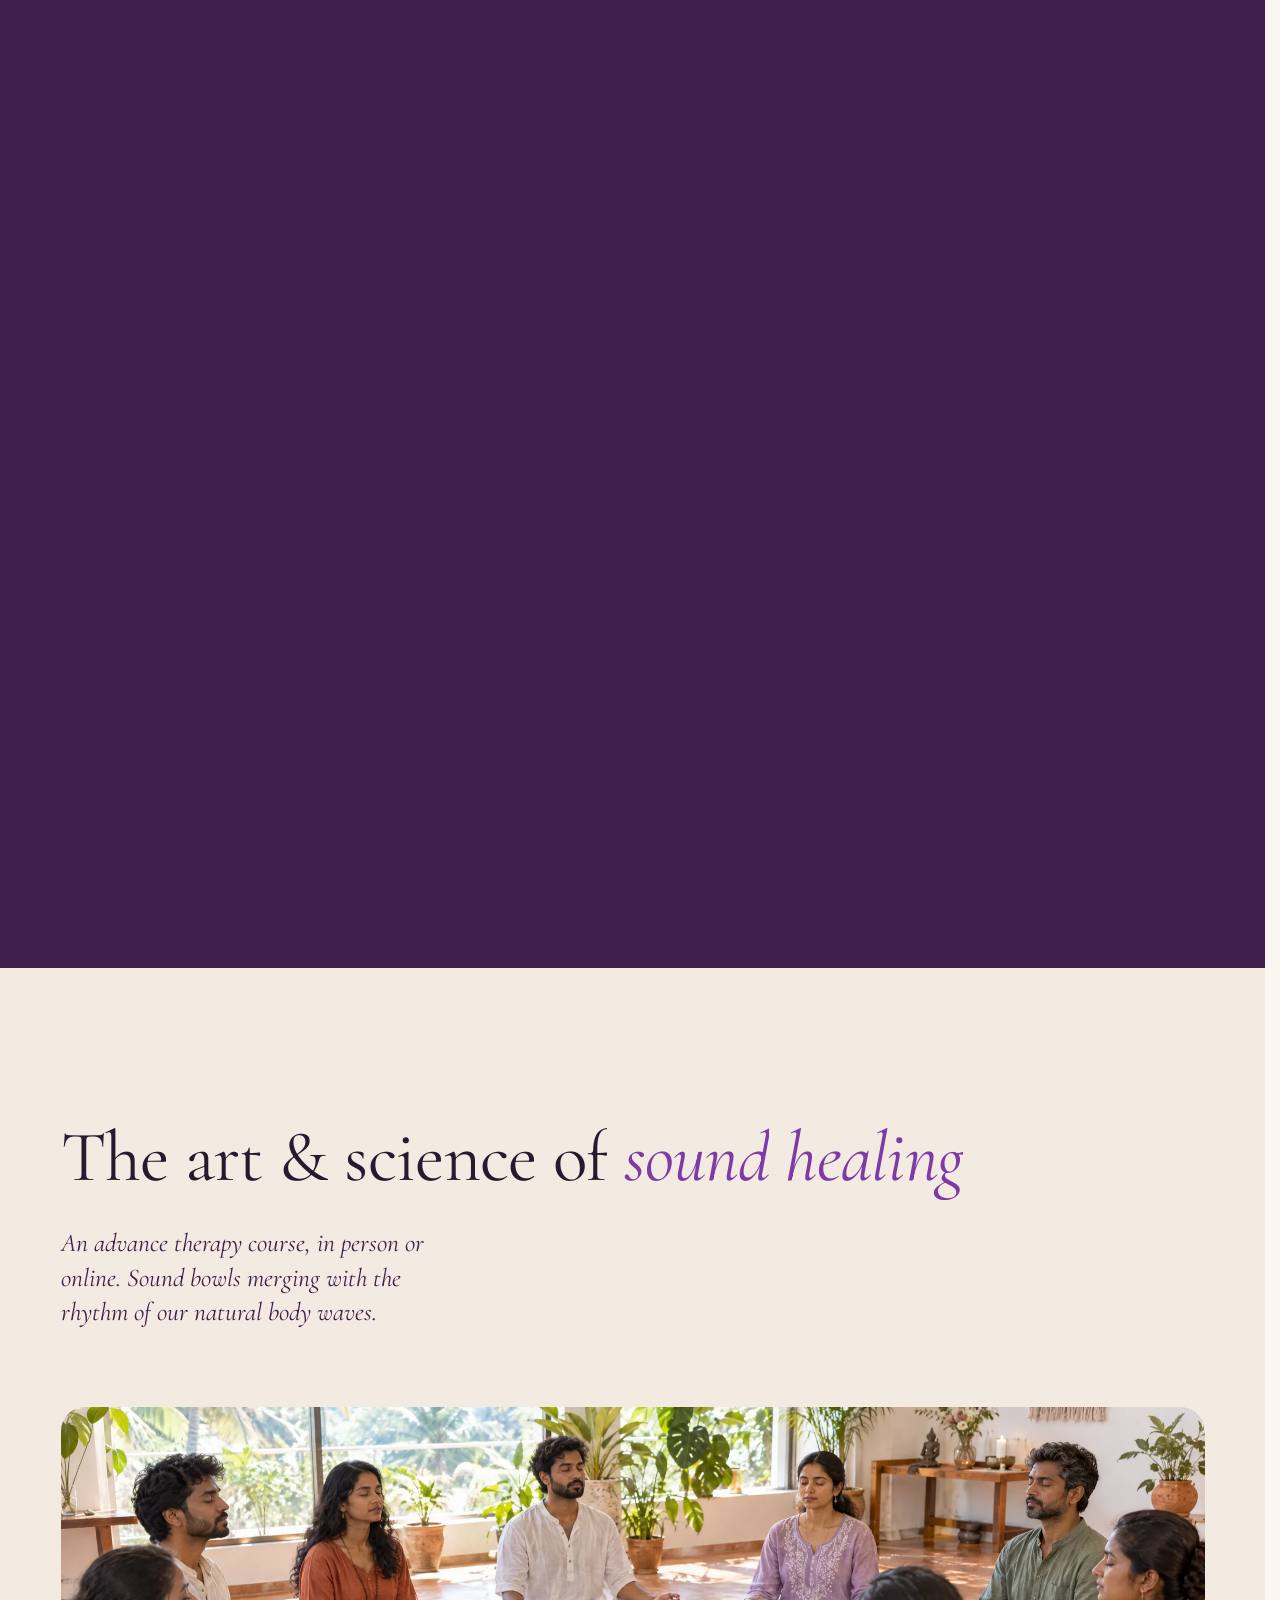
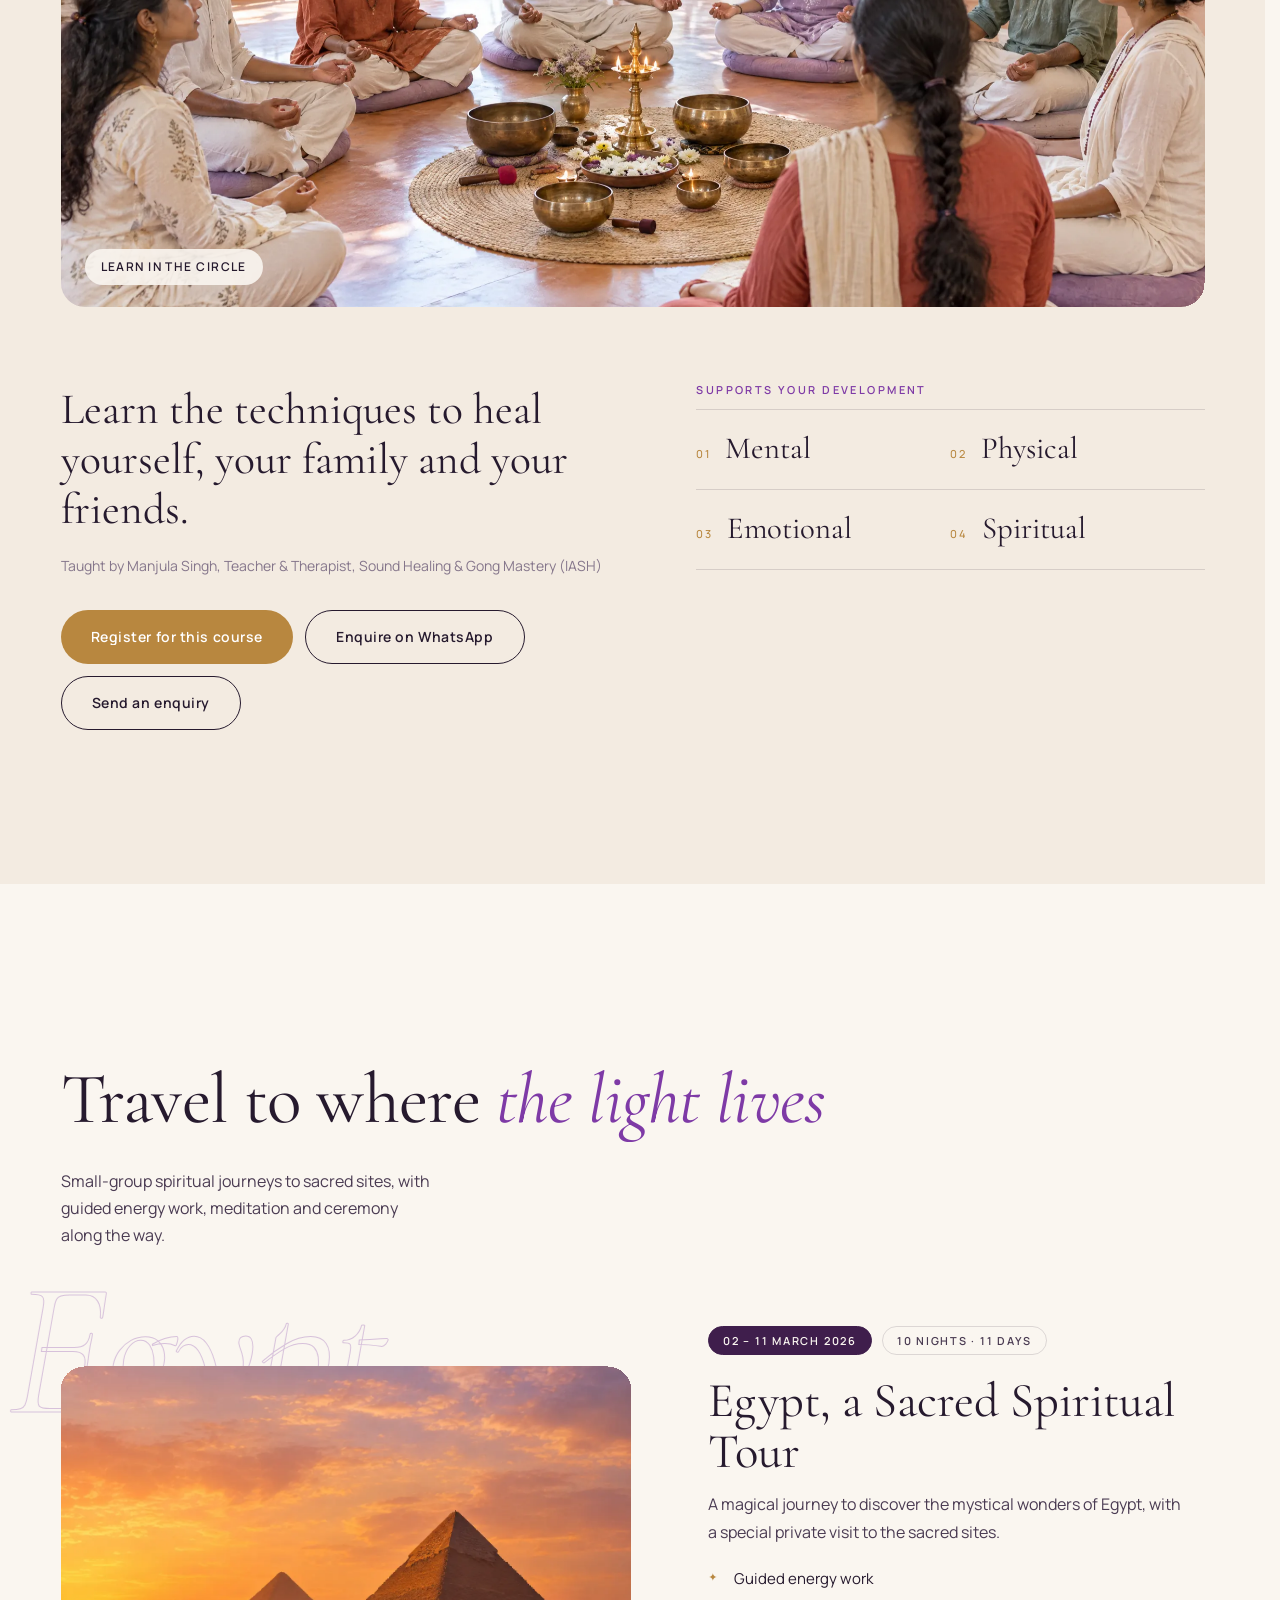
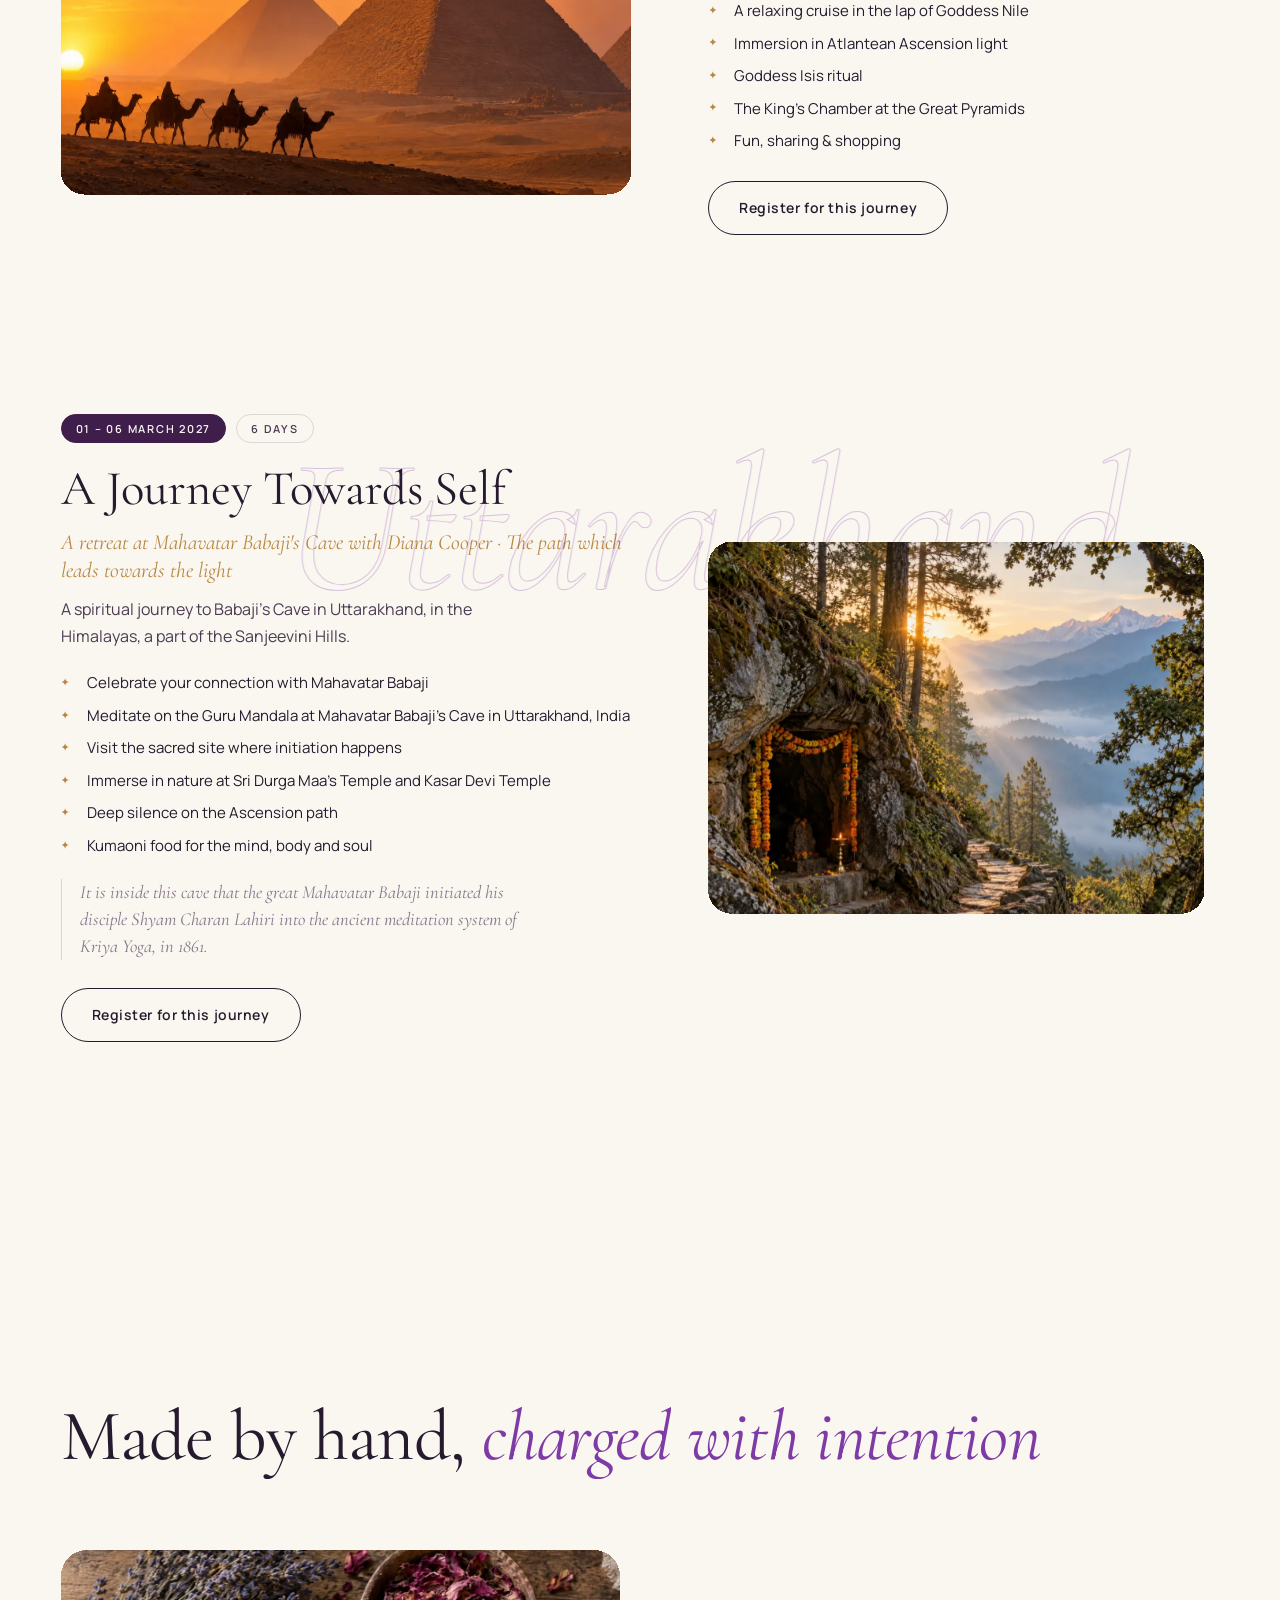
==== commit c242009f: "Take the teacher's name out of the transactional copy The registration flow put "Manjula" into almos" ====
--- a/index.html
+++ b/index.html
@@ -645,9 +645,9 @@
   <script src="js/main.js?v=9"></script>
   <!-- The activity sections above are the fallback: if these fail to load, or
        the database is unreachable, the page simply keeps the built-in content. -->
-  <script src="js/config.js?v=9"></script>
+  <script src="js/config.js?v=10"></script>
   <script src="js/seed-content.js?v=6"></script>
-  <script src="js/store.js?v=12"></script>
+  <script src="js/store.js?v=13"></script>
   <script src="js/auth-ui.js?v=7"></script>
   <script src="js/site-activities.js?v=7"></script>
 </body>
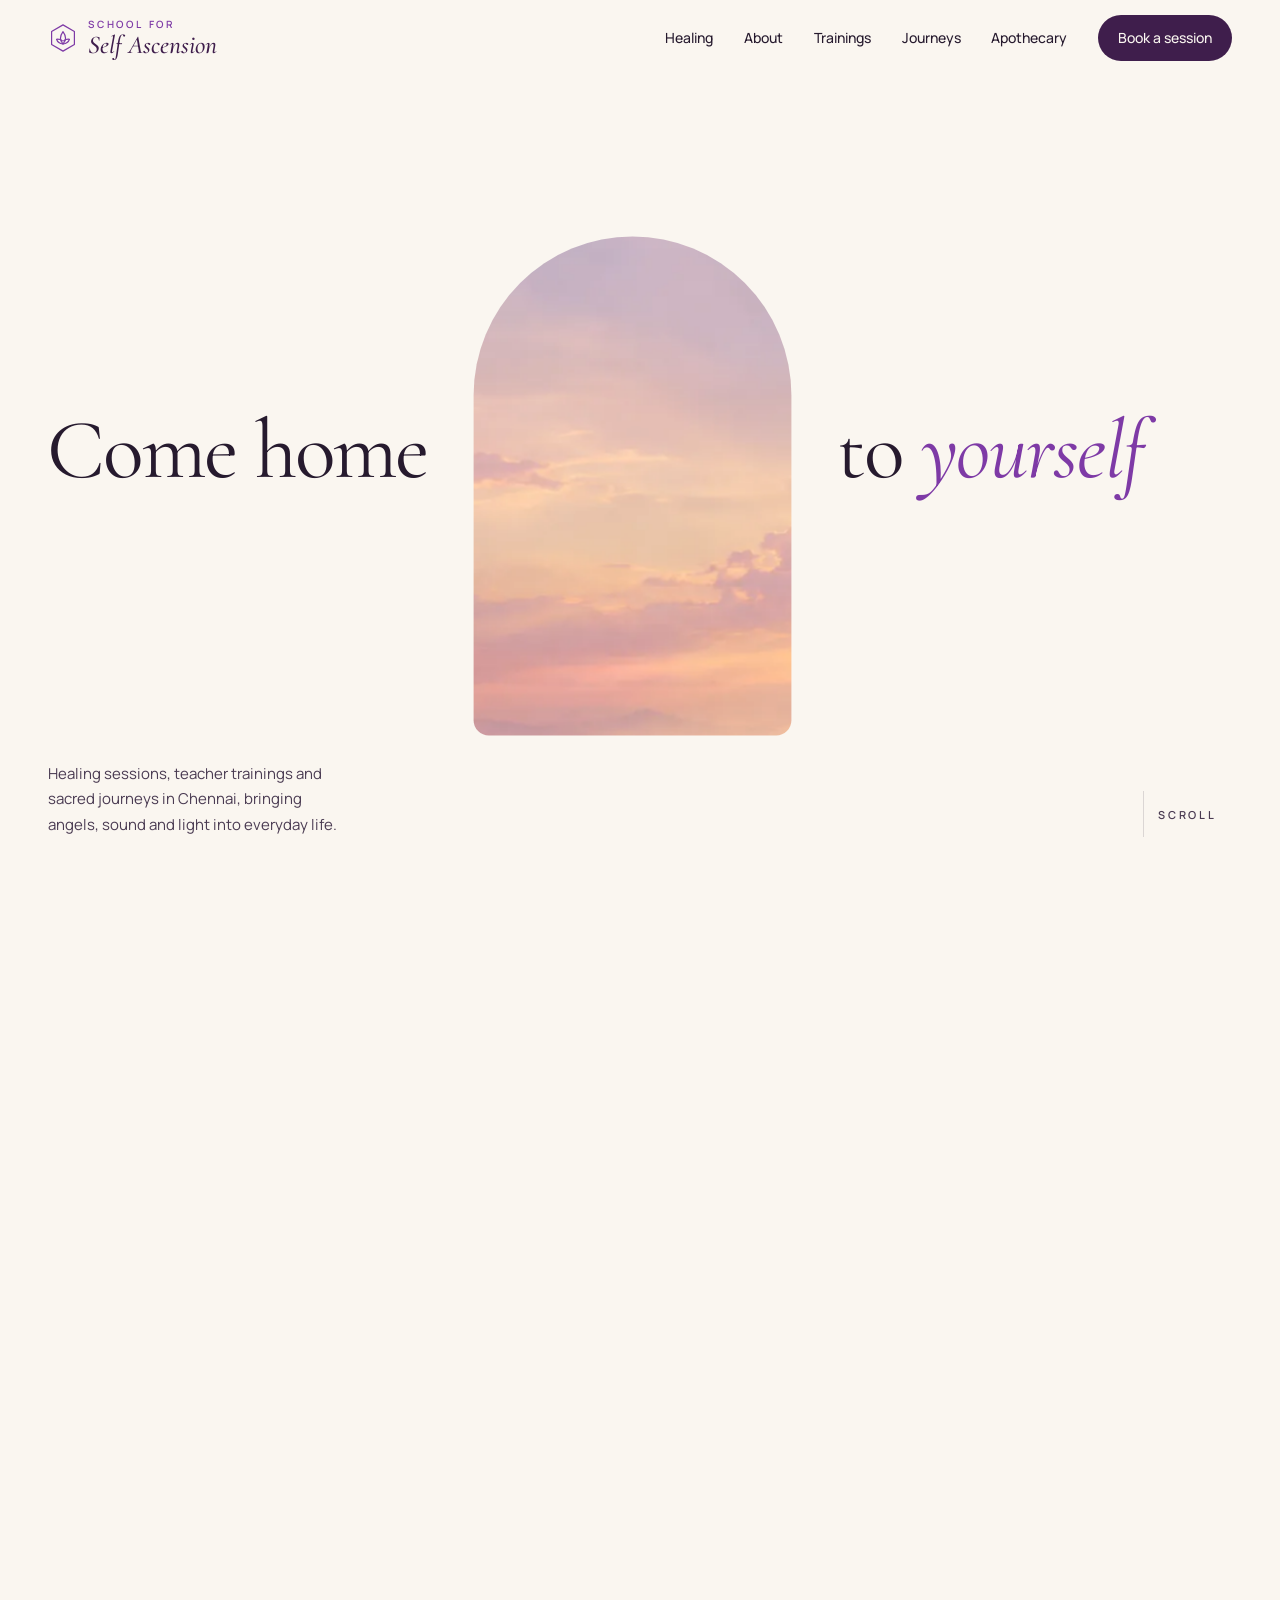
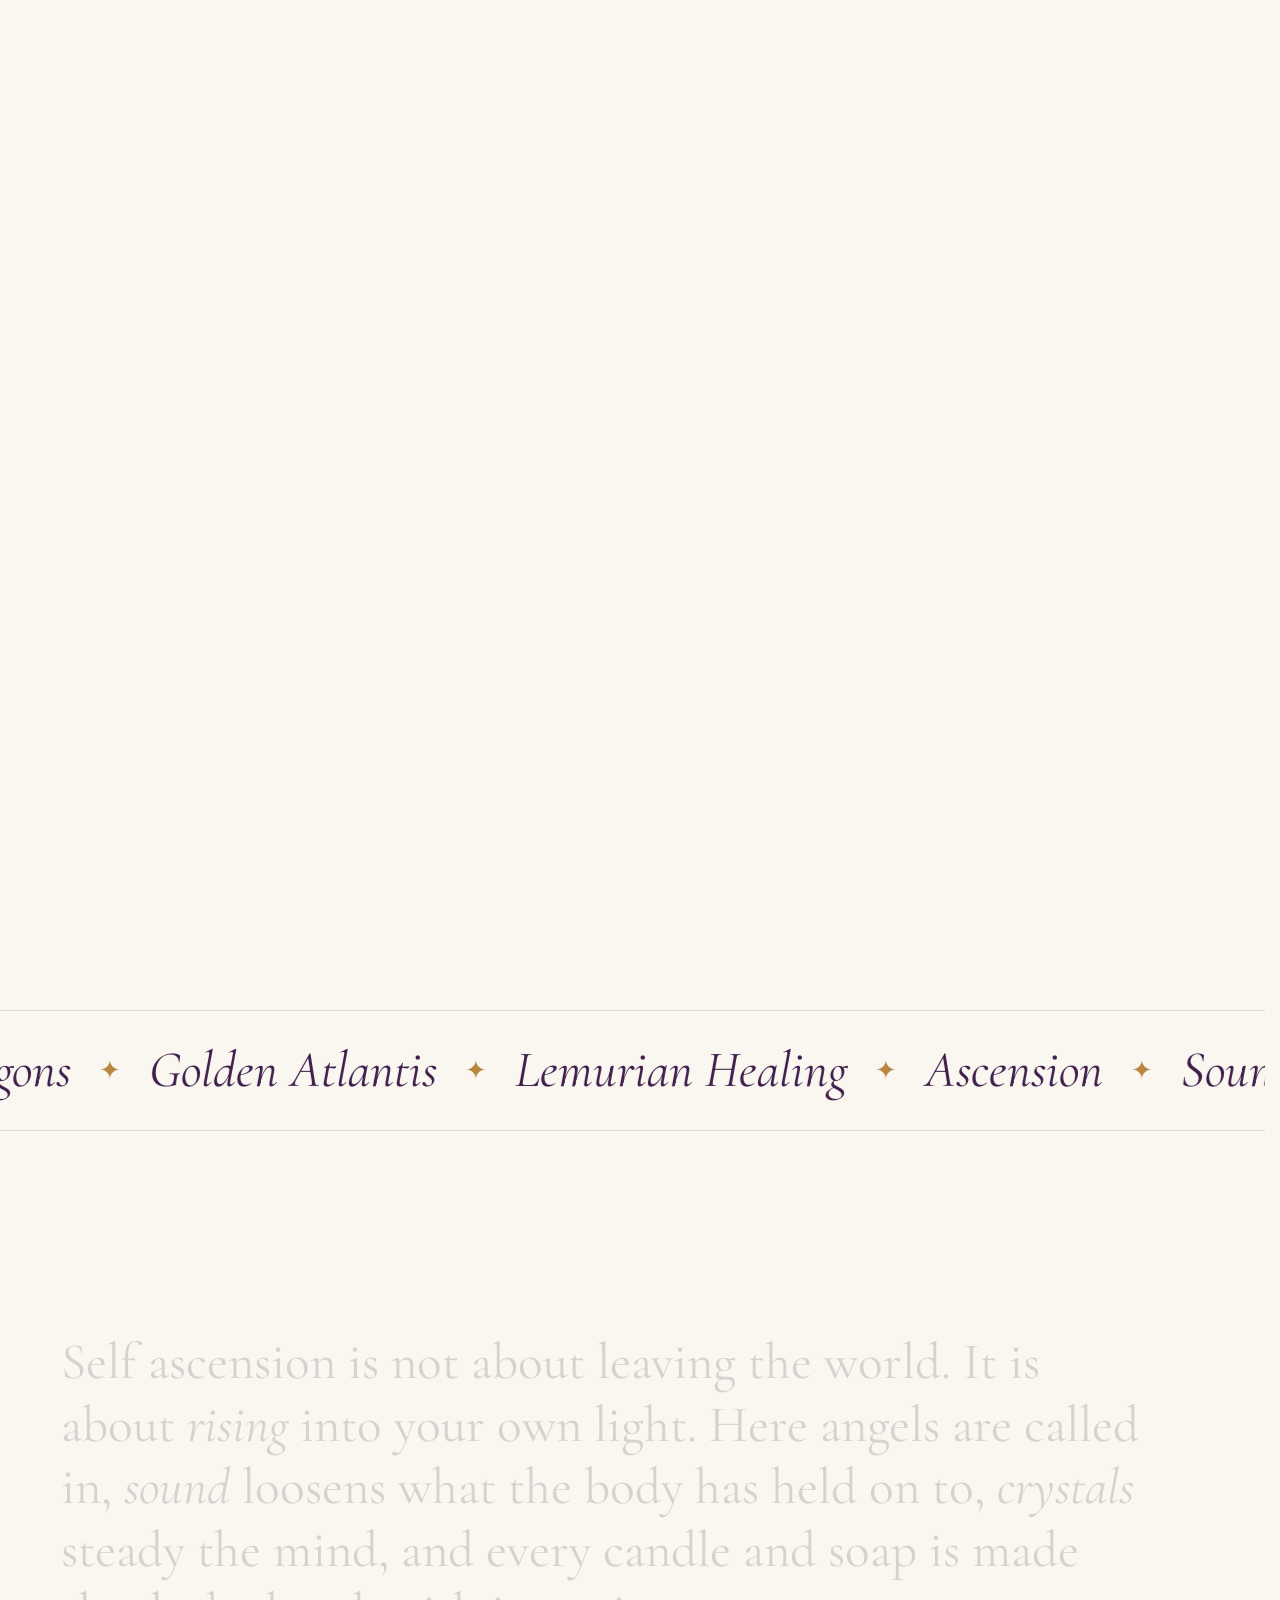
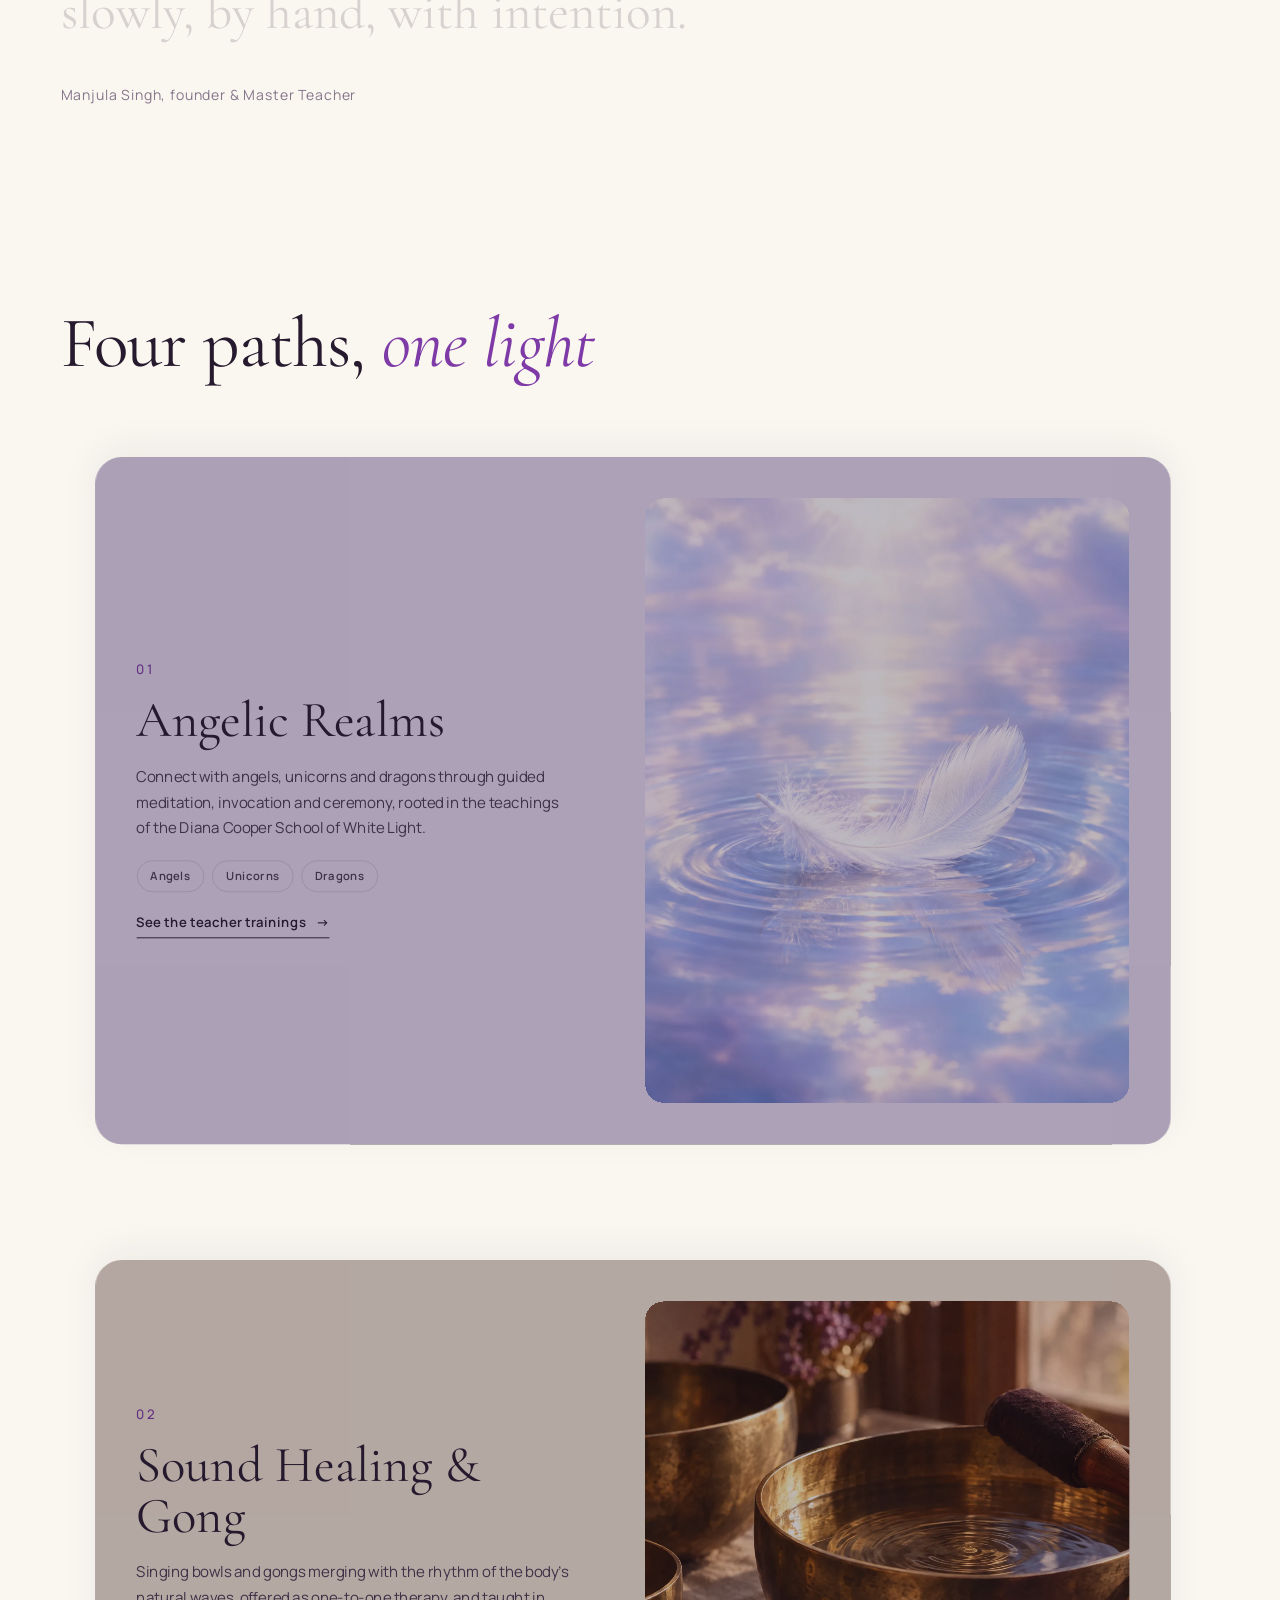
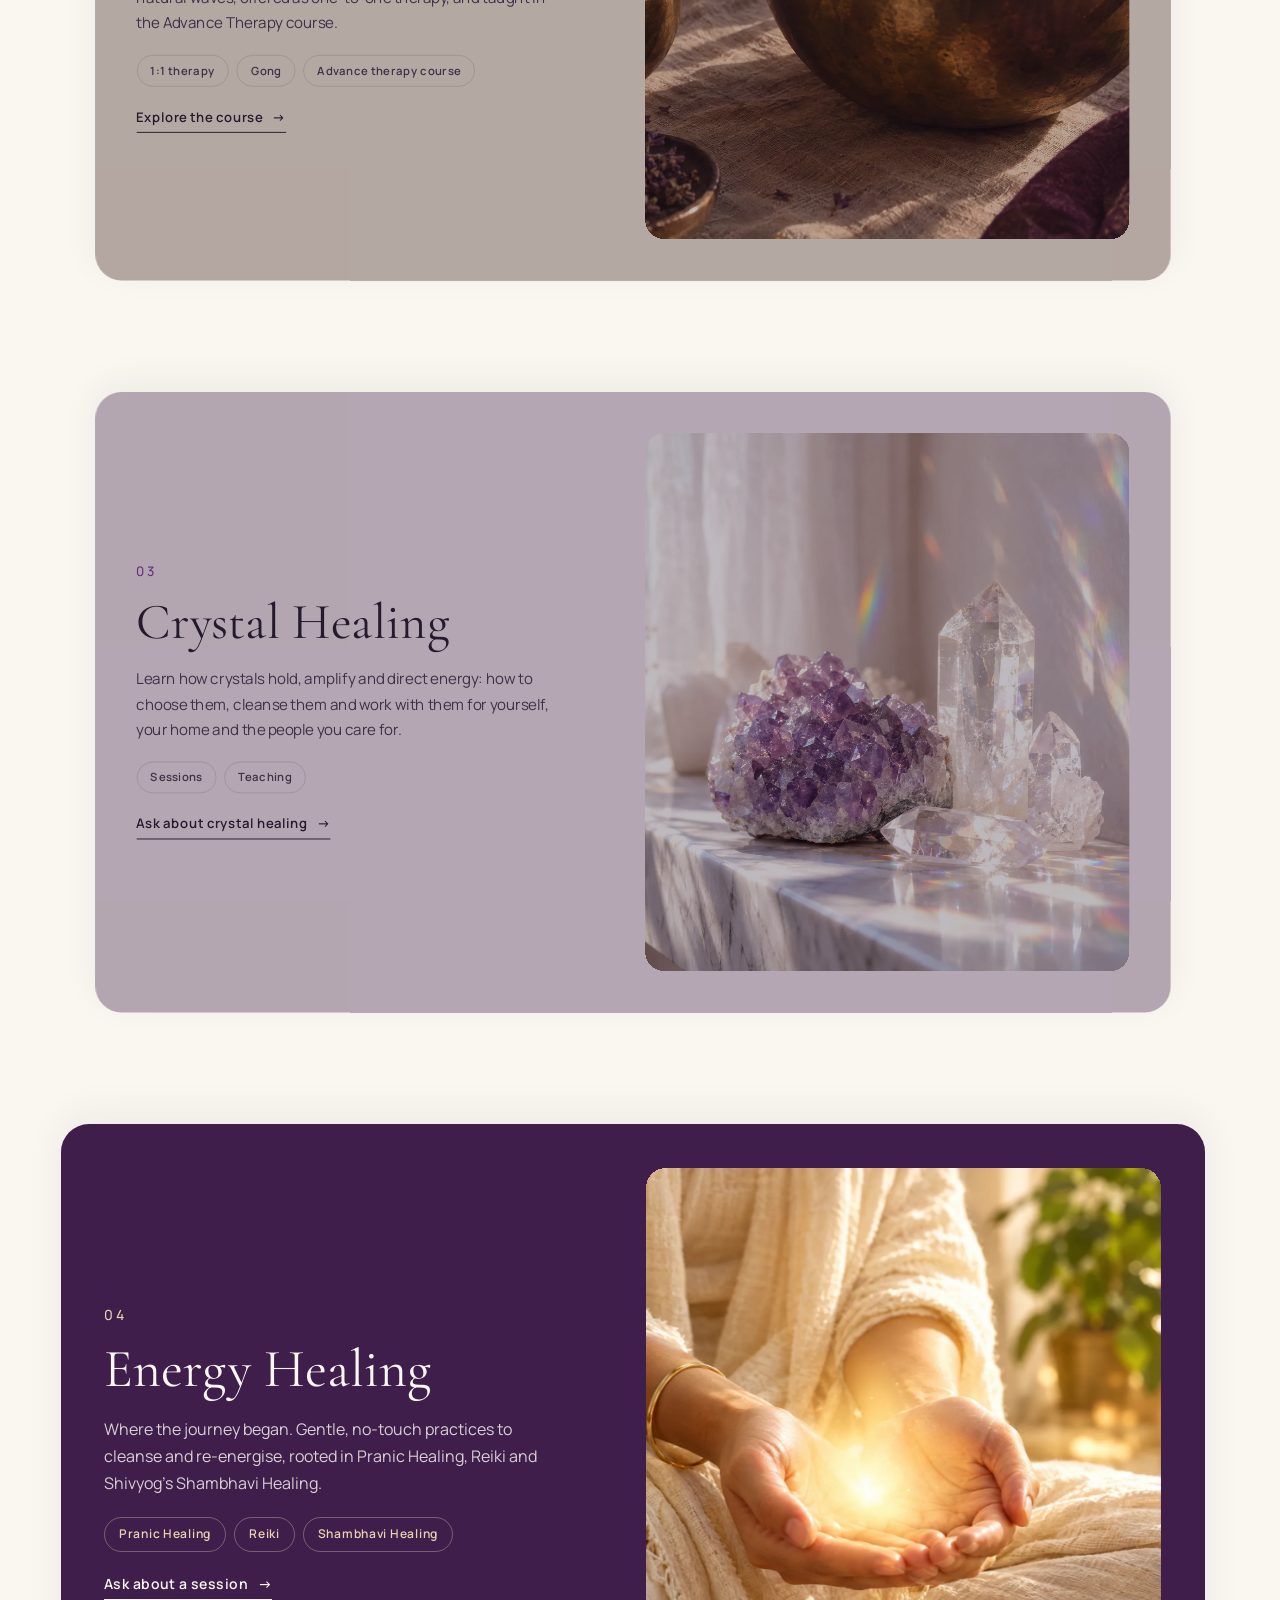
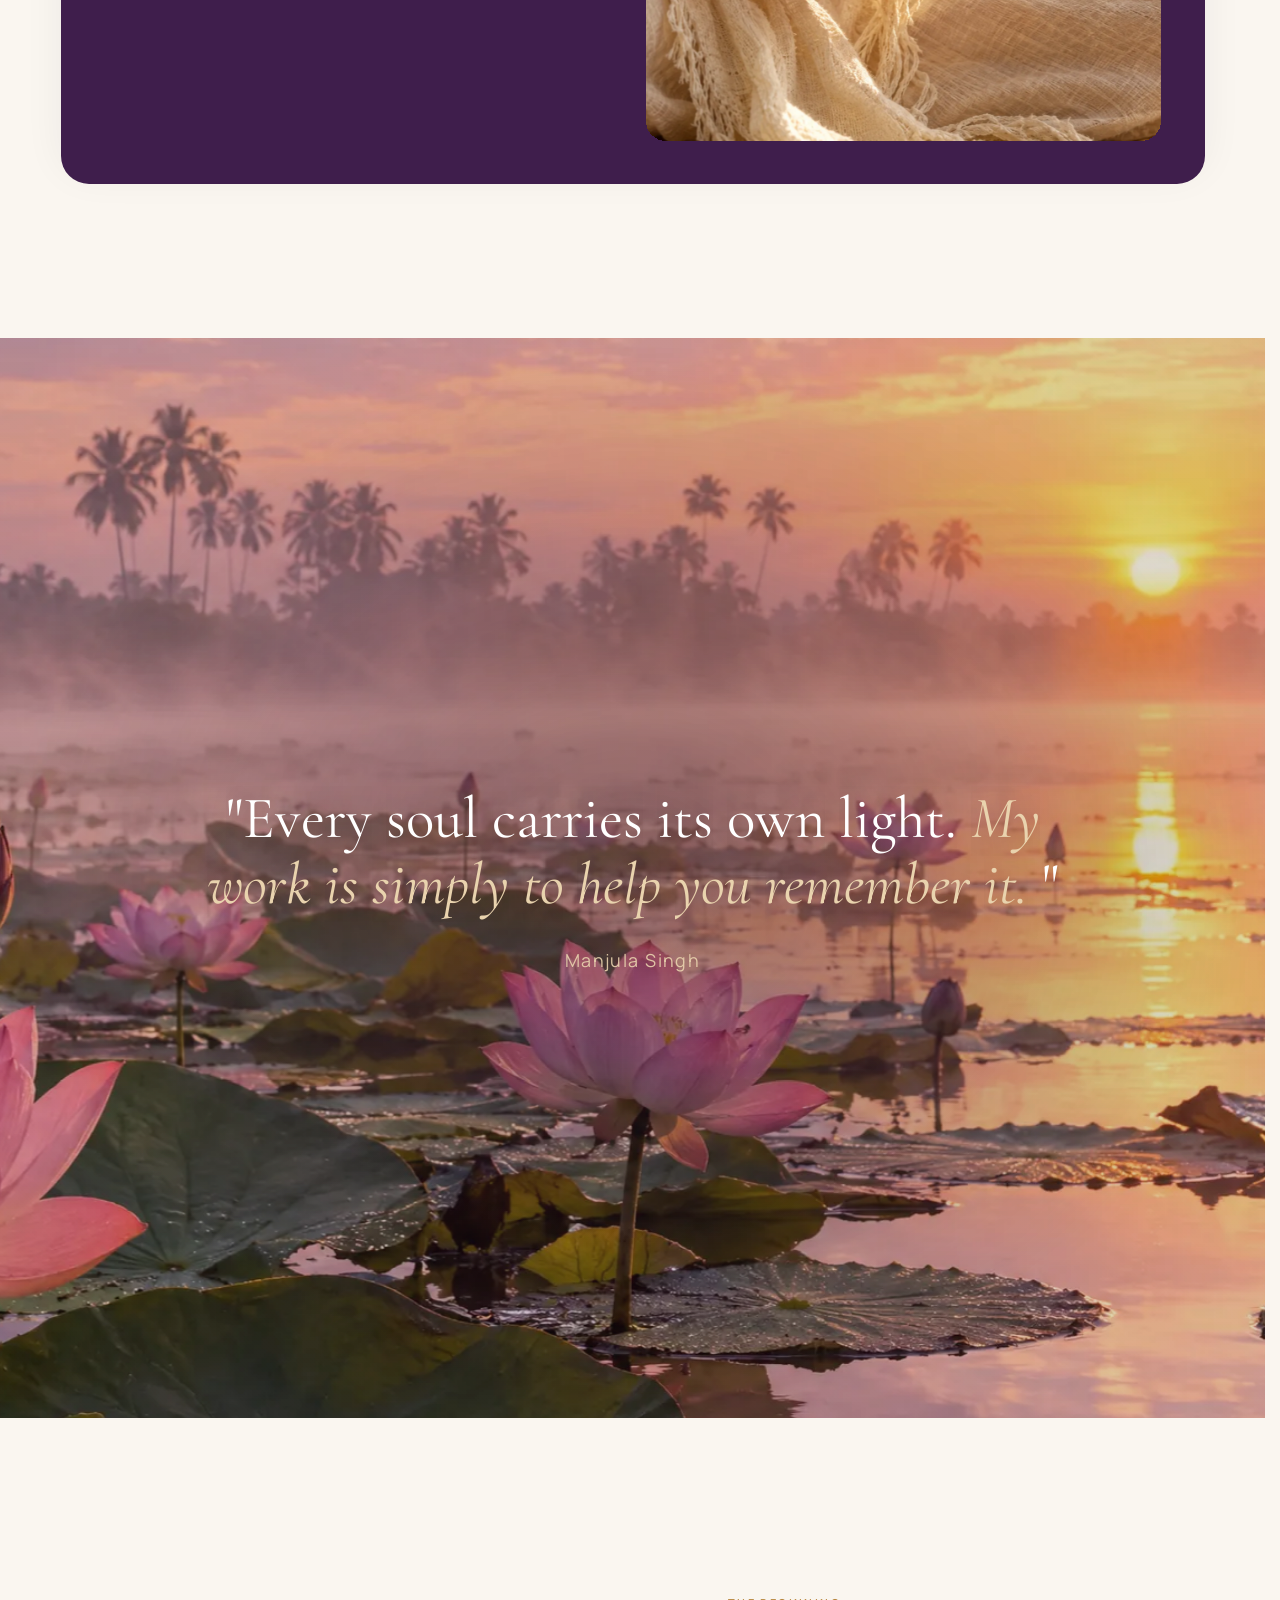
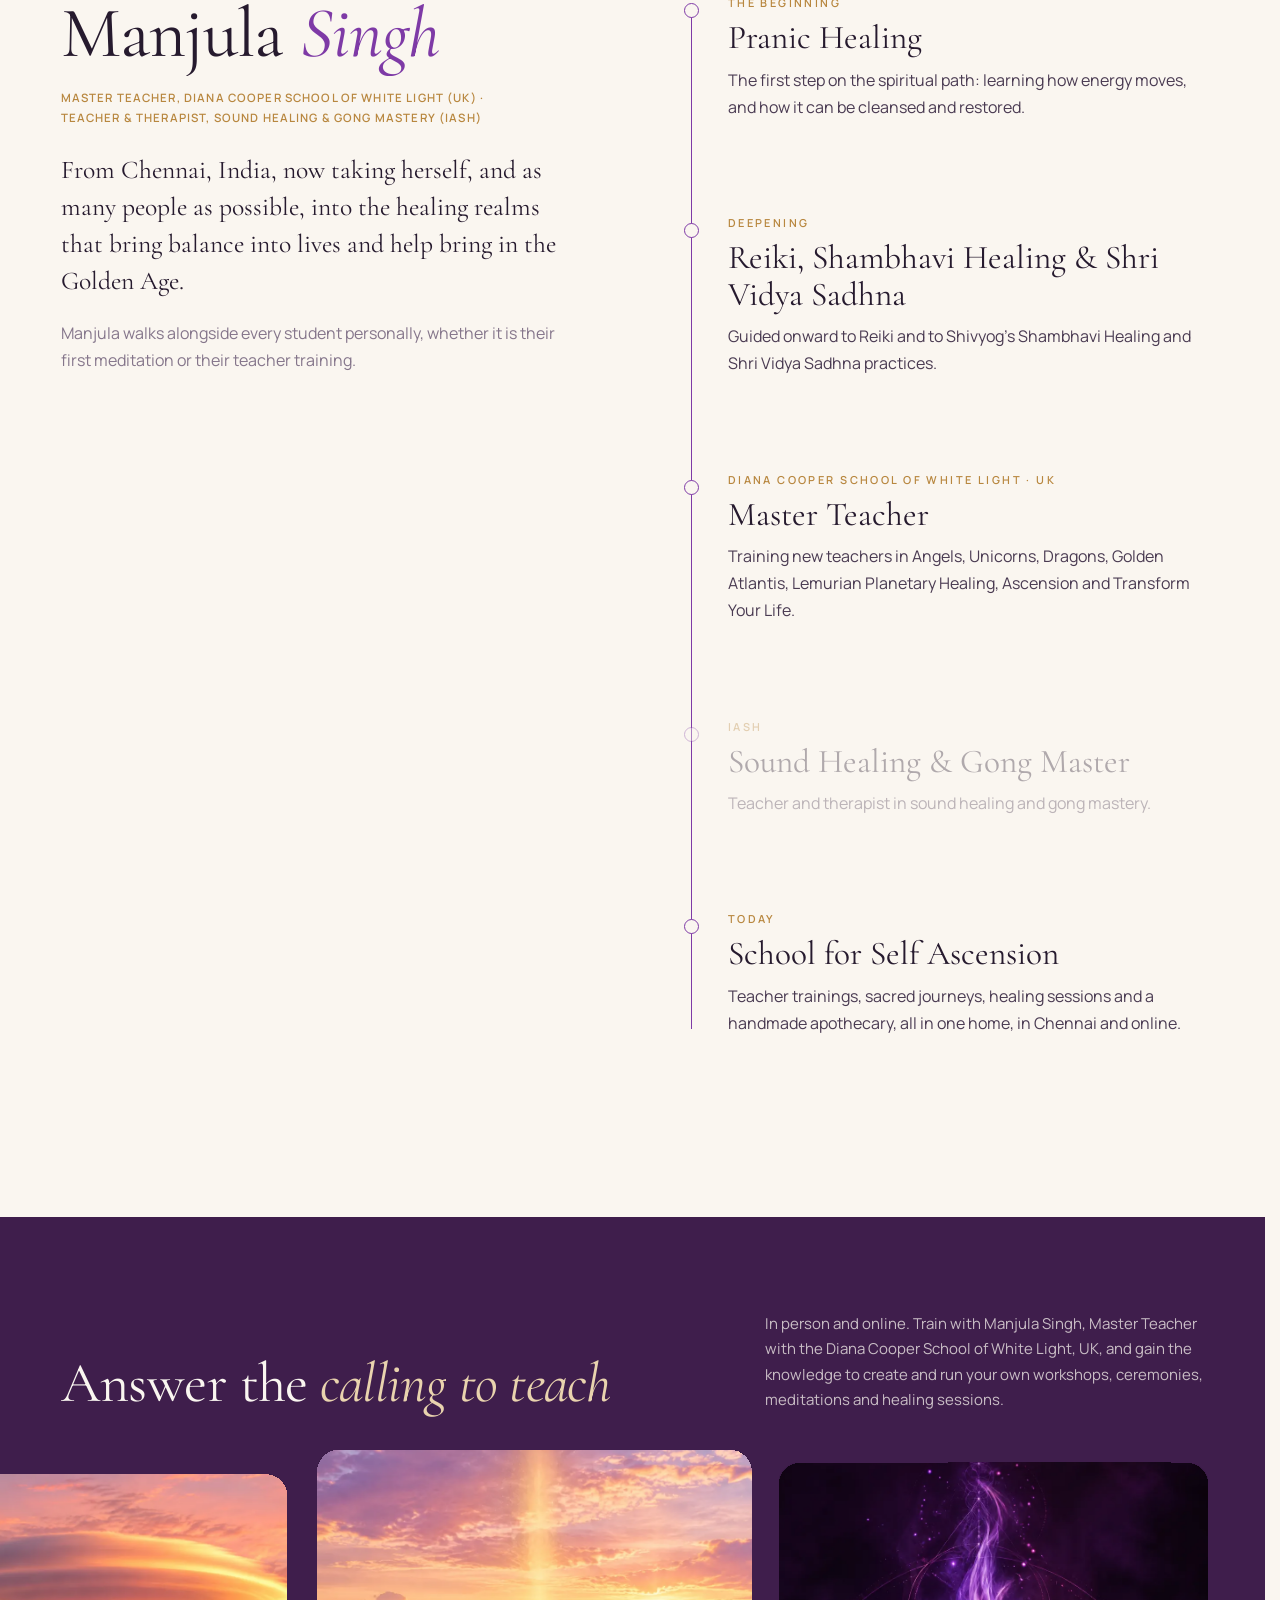
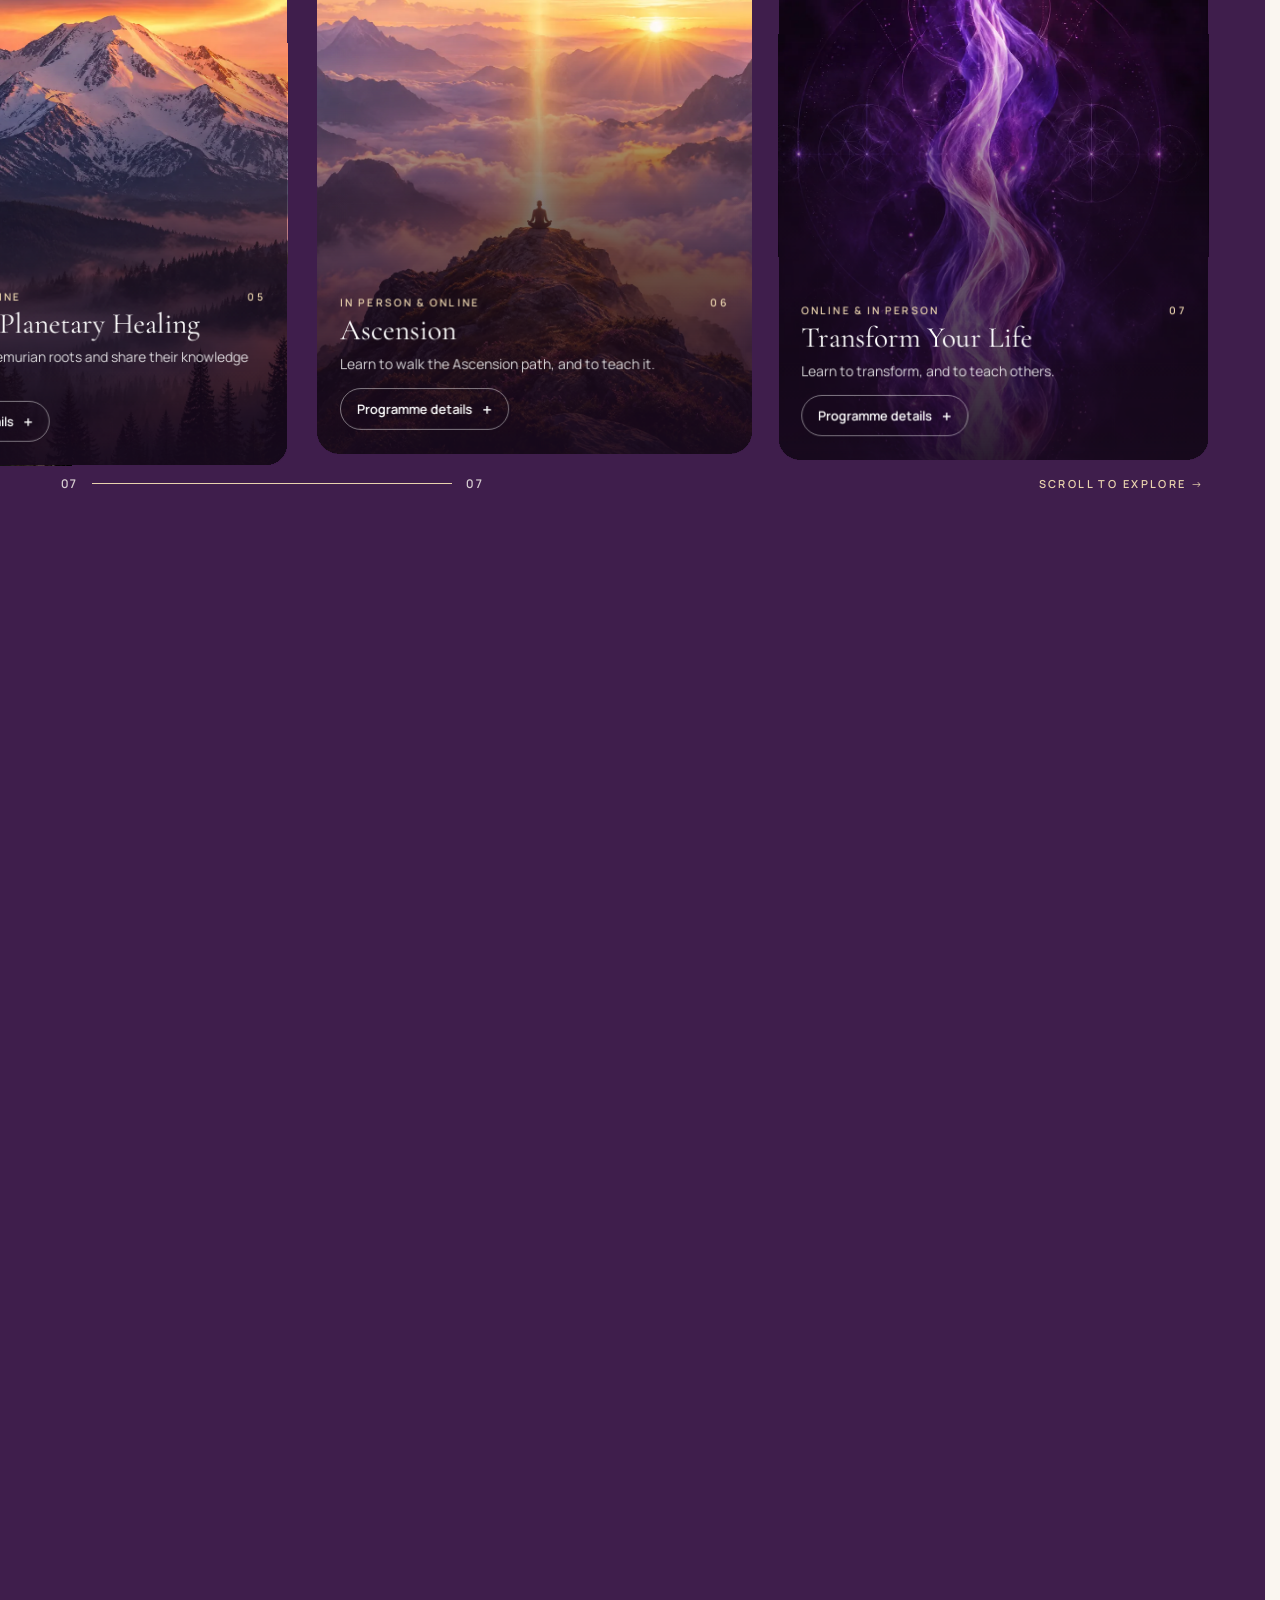
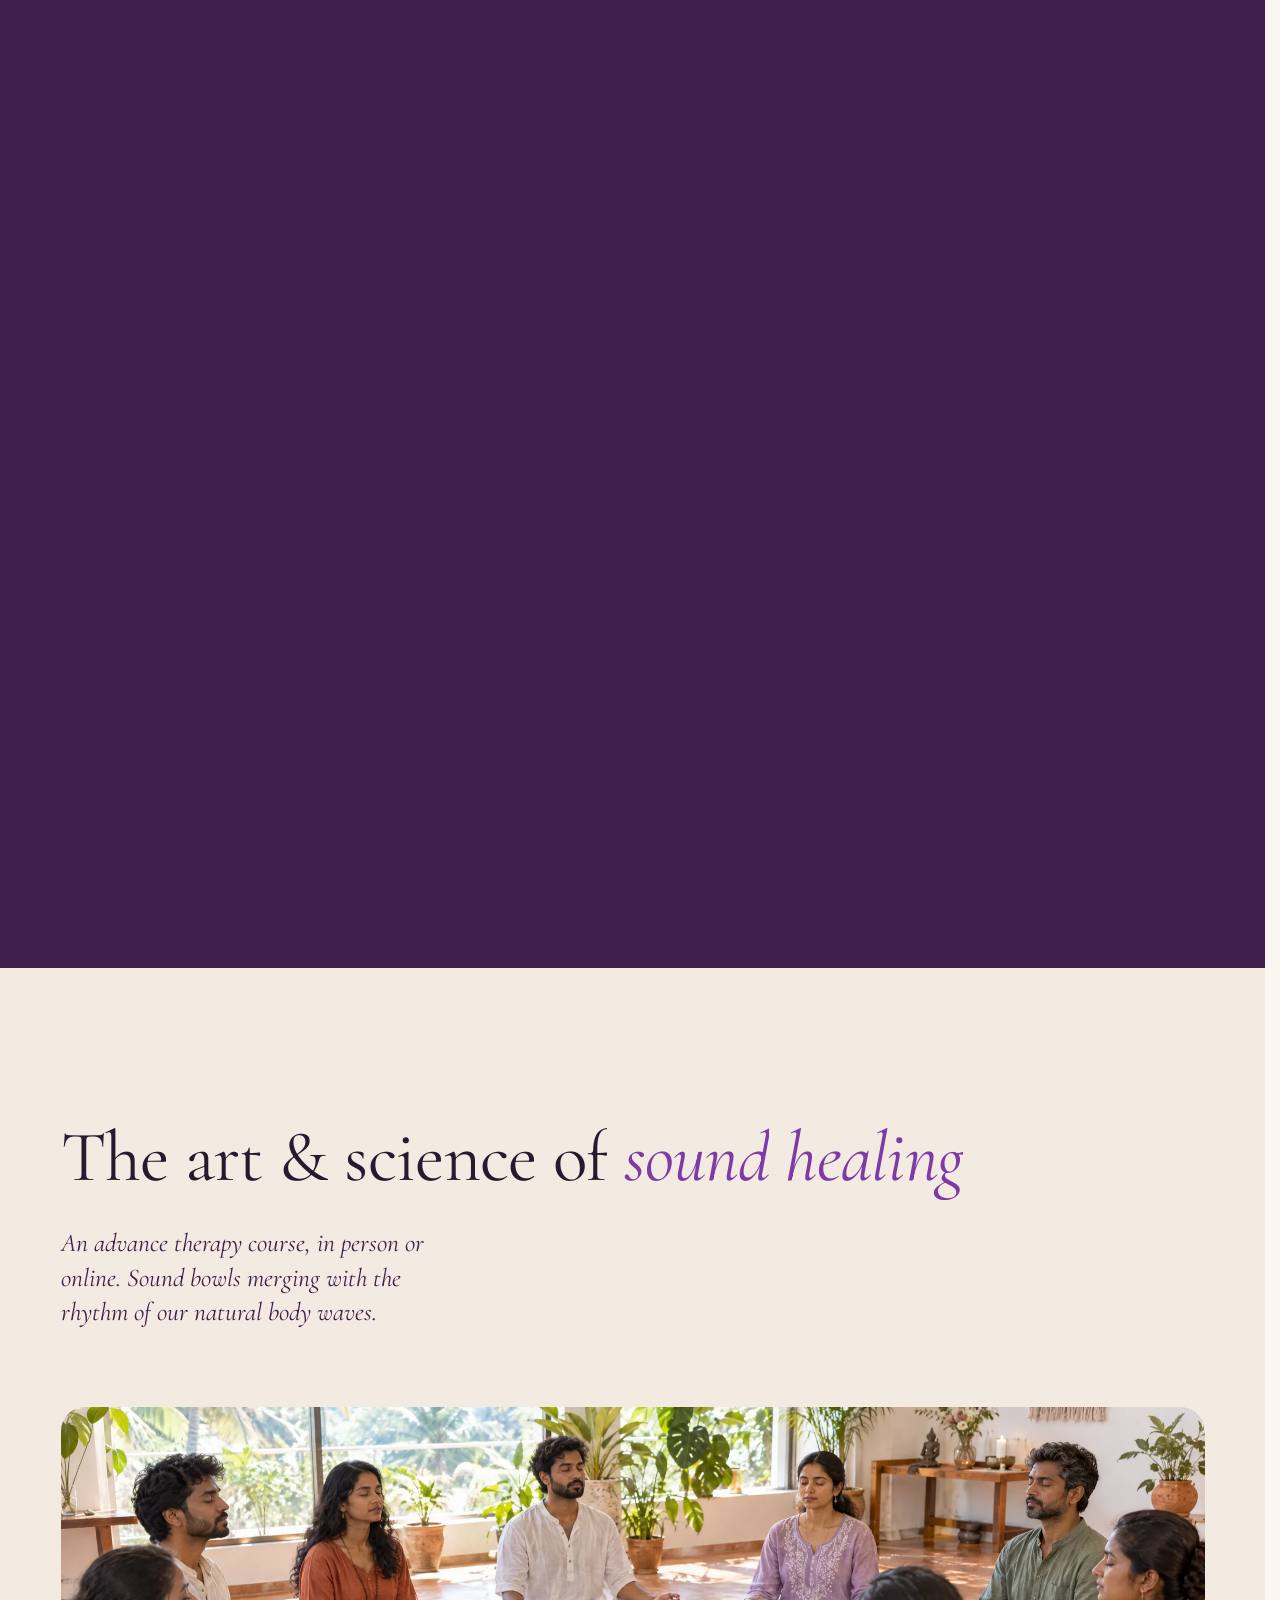
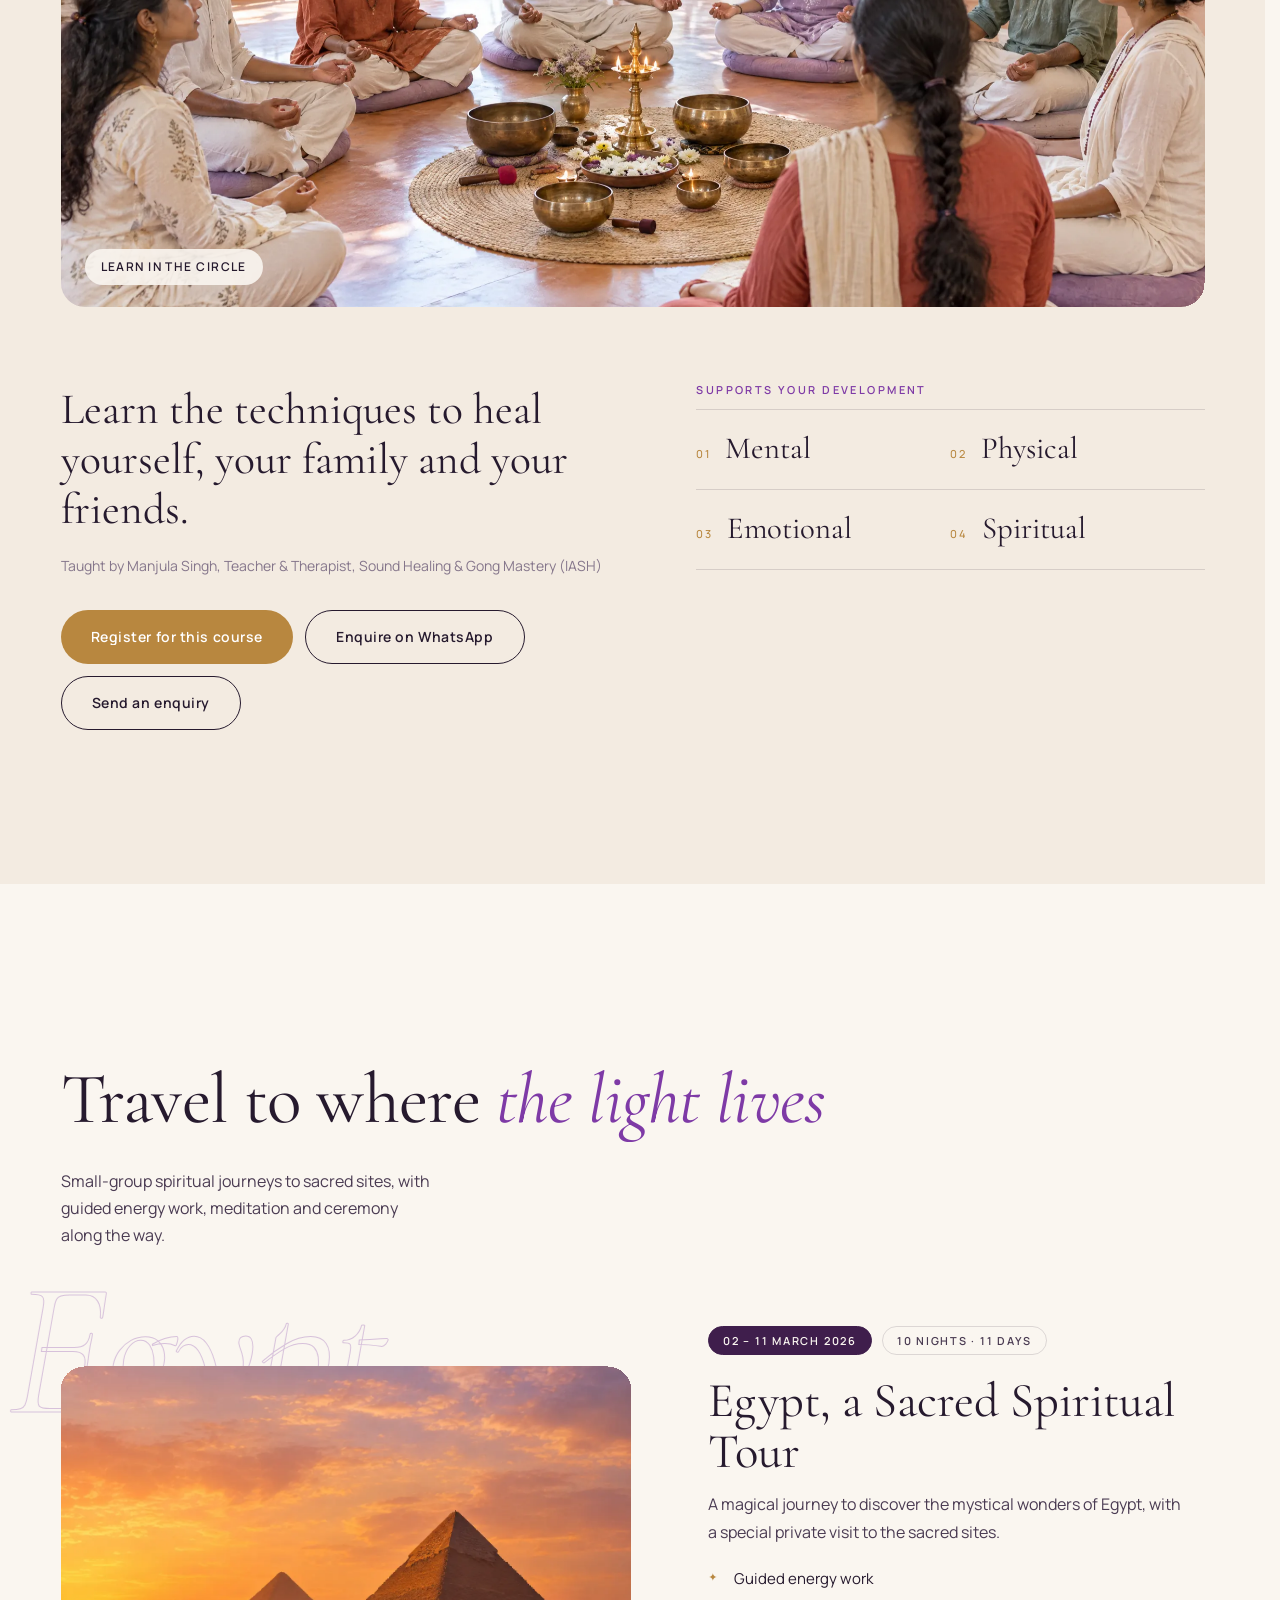
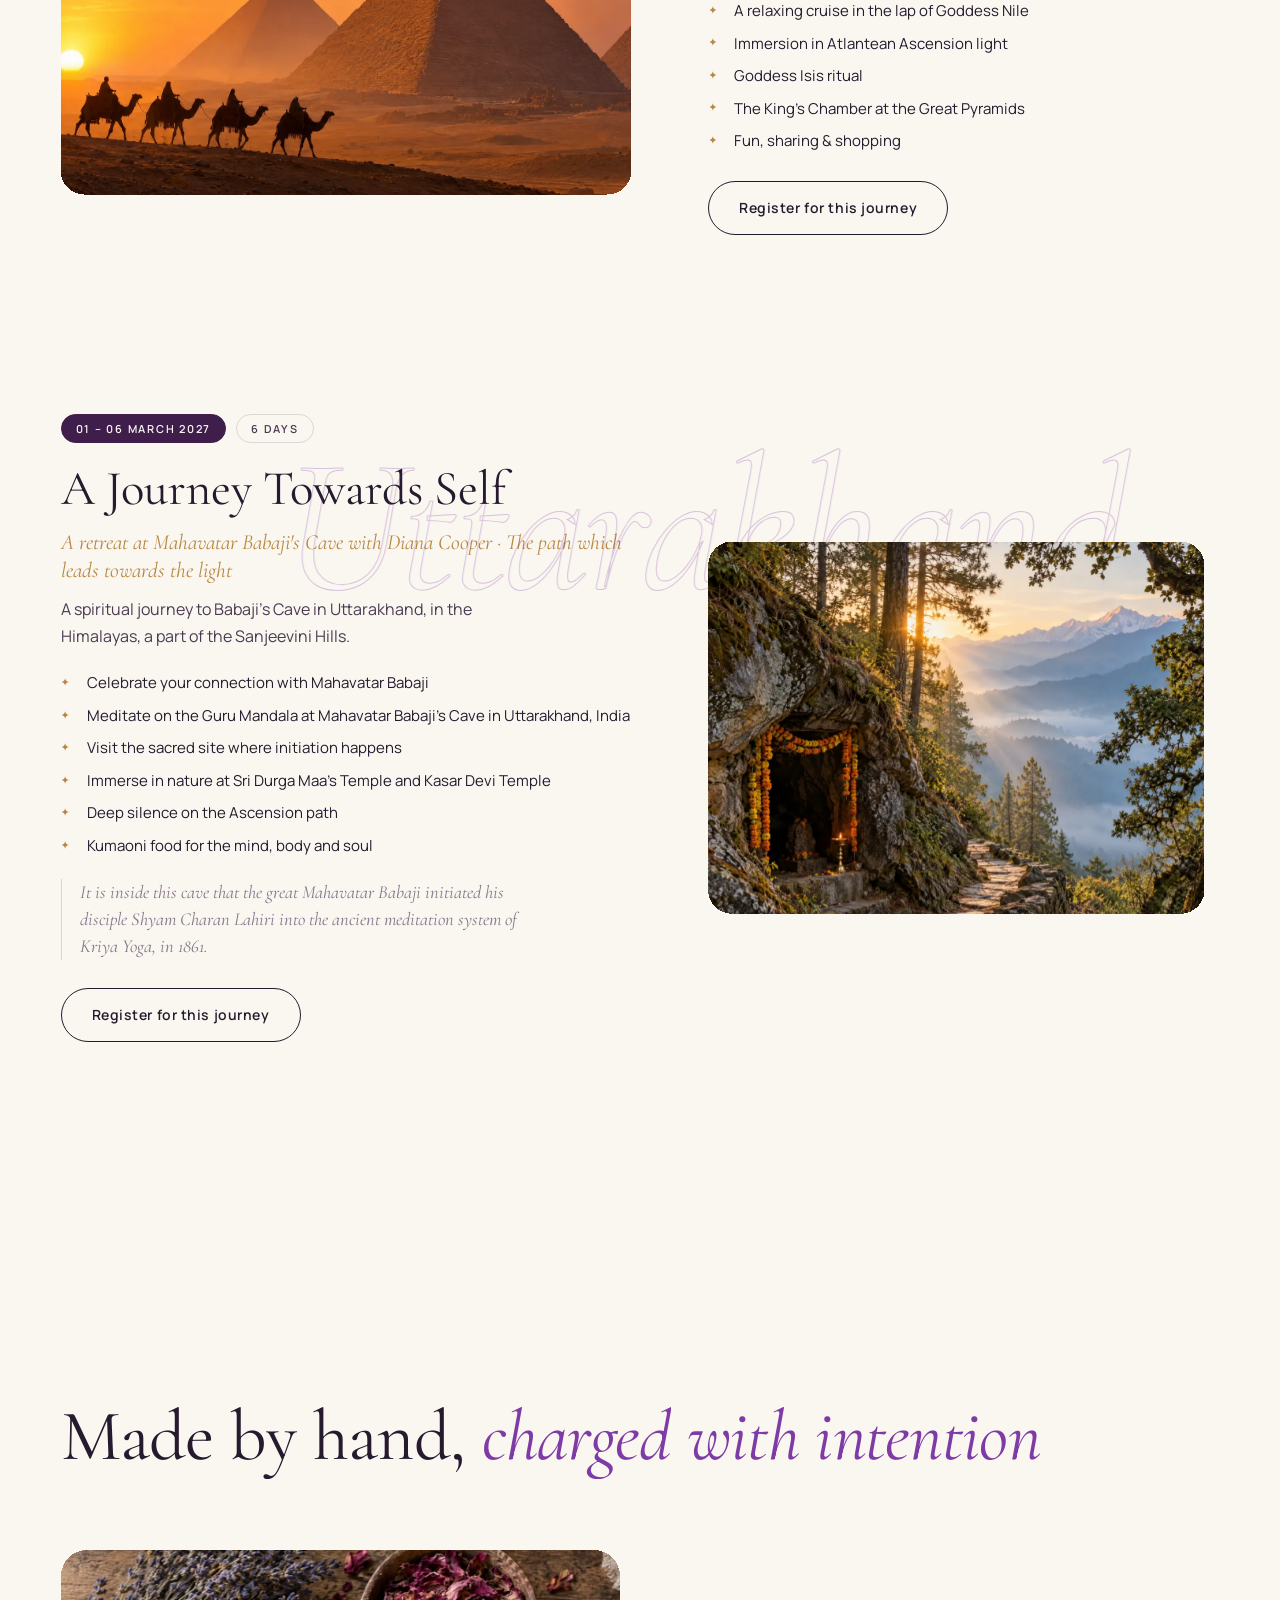
==== commit 868c4c9a: "Ask for the country code with the phone number The field took a bare number and the validator guesse" ====
--- a/index.html
+++ b/index.html
@@ -647,7 +647,7 @@
        the database is unreachable, the page simply keeps the built-in content. -->
   <script src="js/config.js?v=10"></script>
   <script src="js/seed-content.js?v=6"></script>
-  <script src="js/store.js?v=13"></script>
+  <script src="js/store.js?v=14"></script>
   <script src="js/auth-ui.js?v=7"></script>
   <script src="js/site-activities.js?v=7"></script>
 </body>
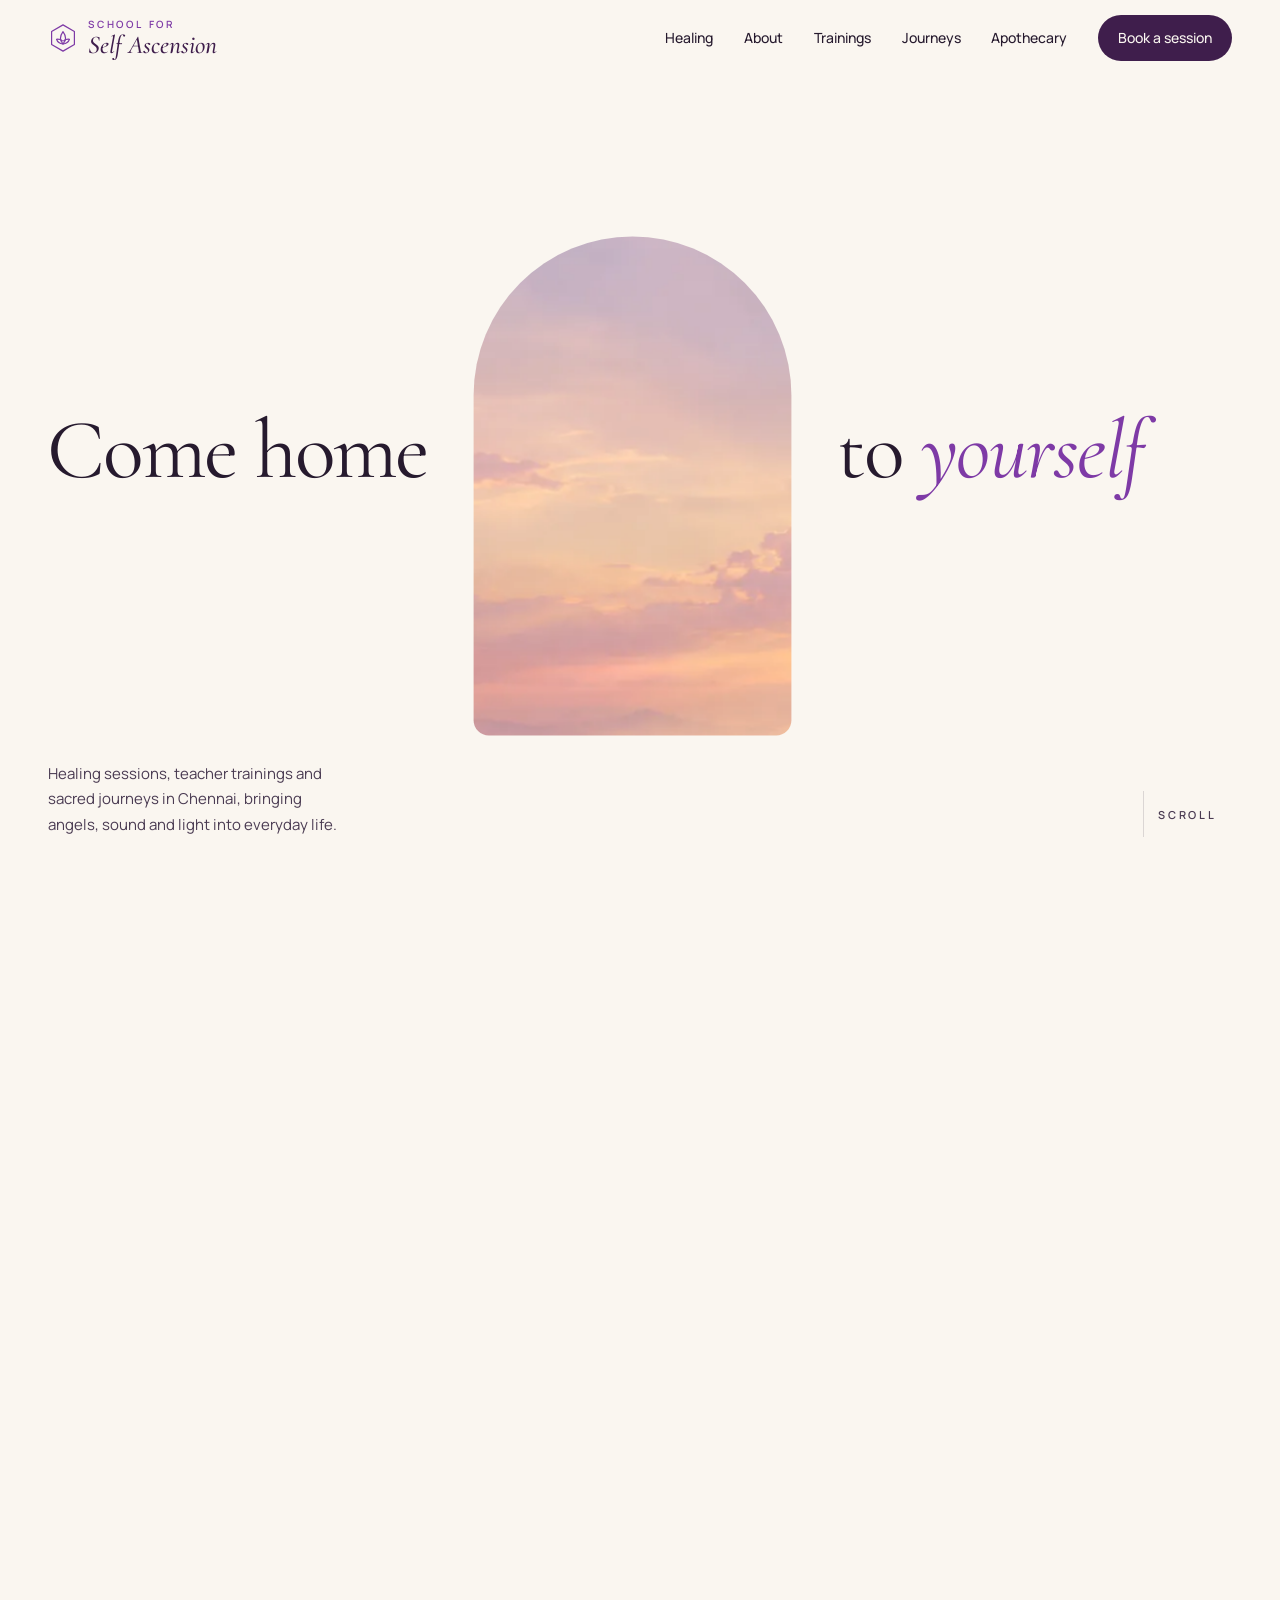
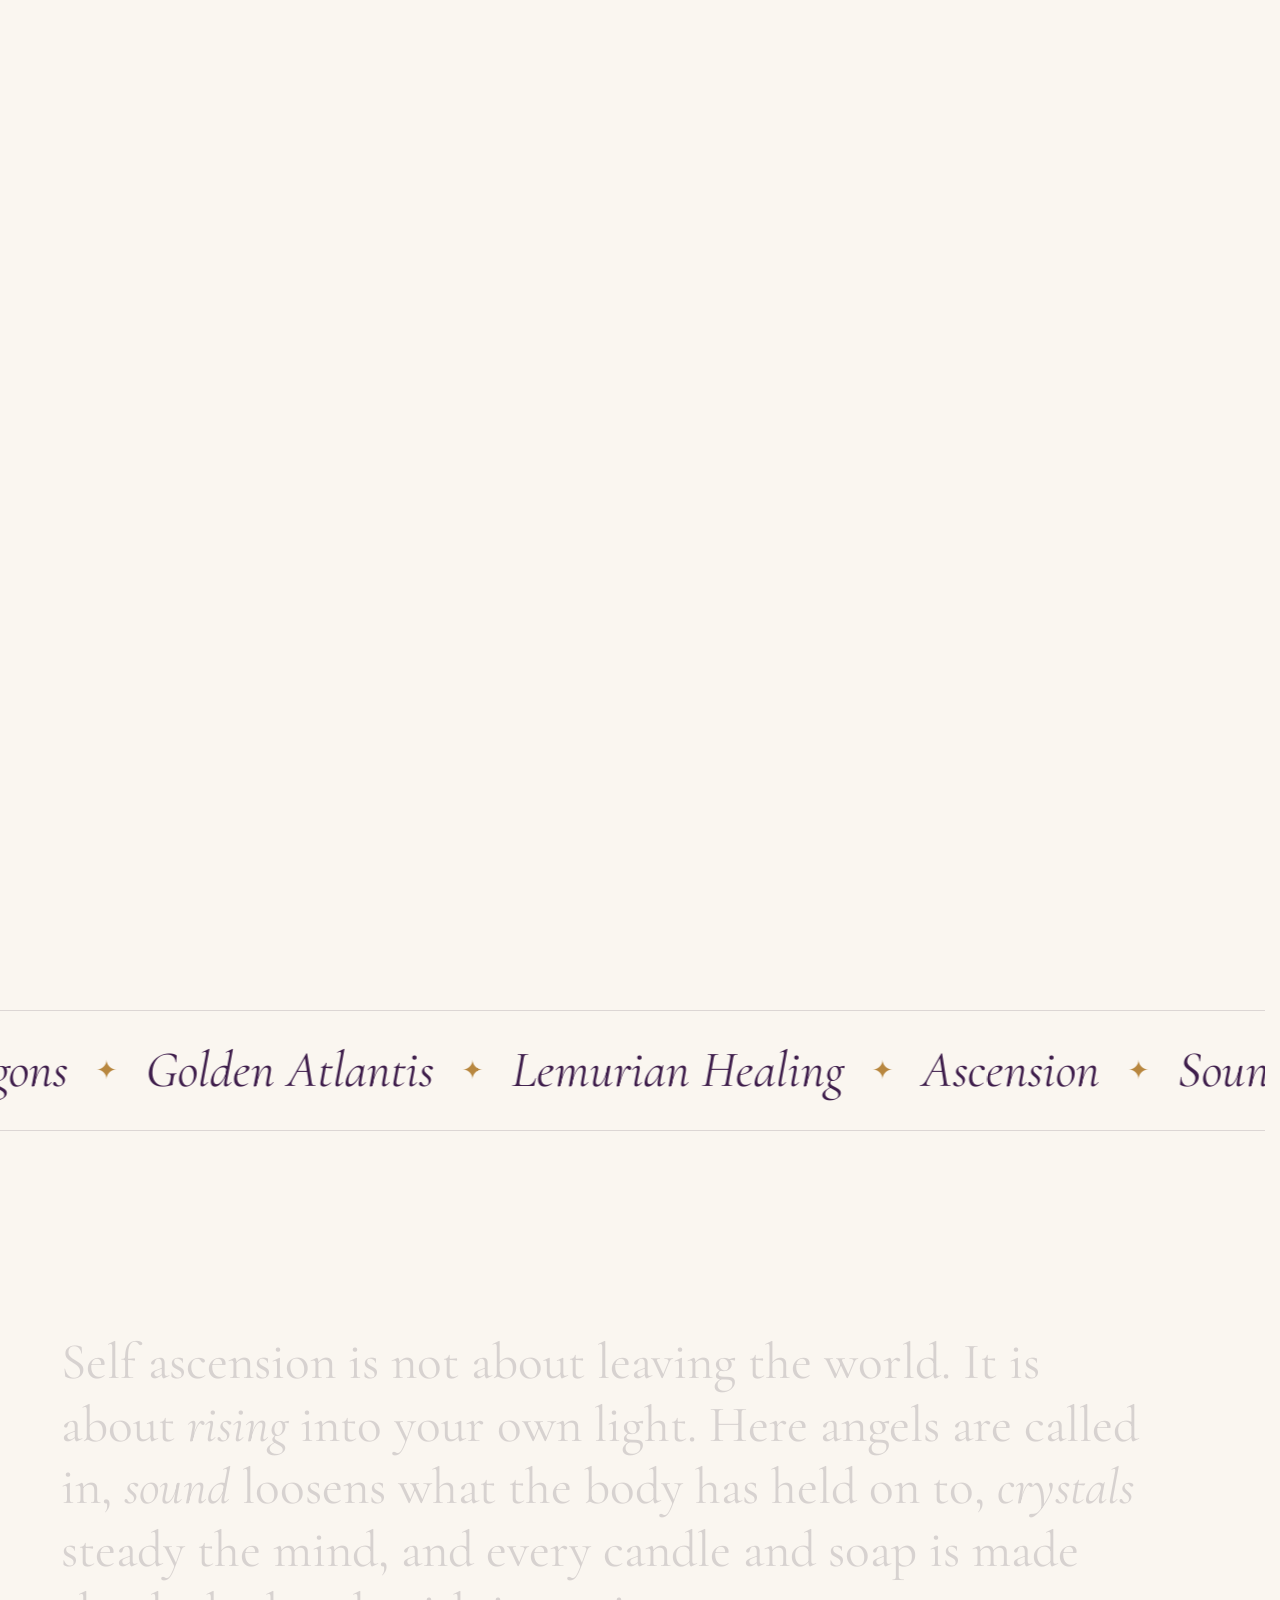
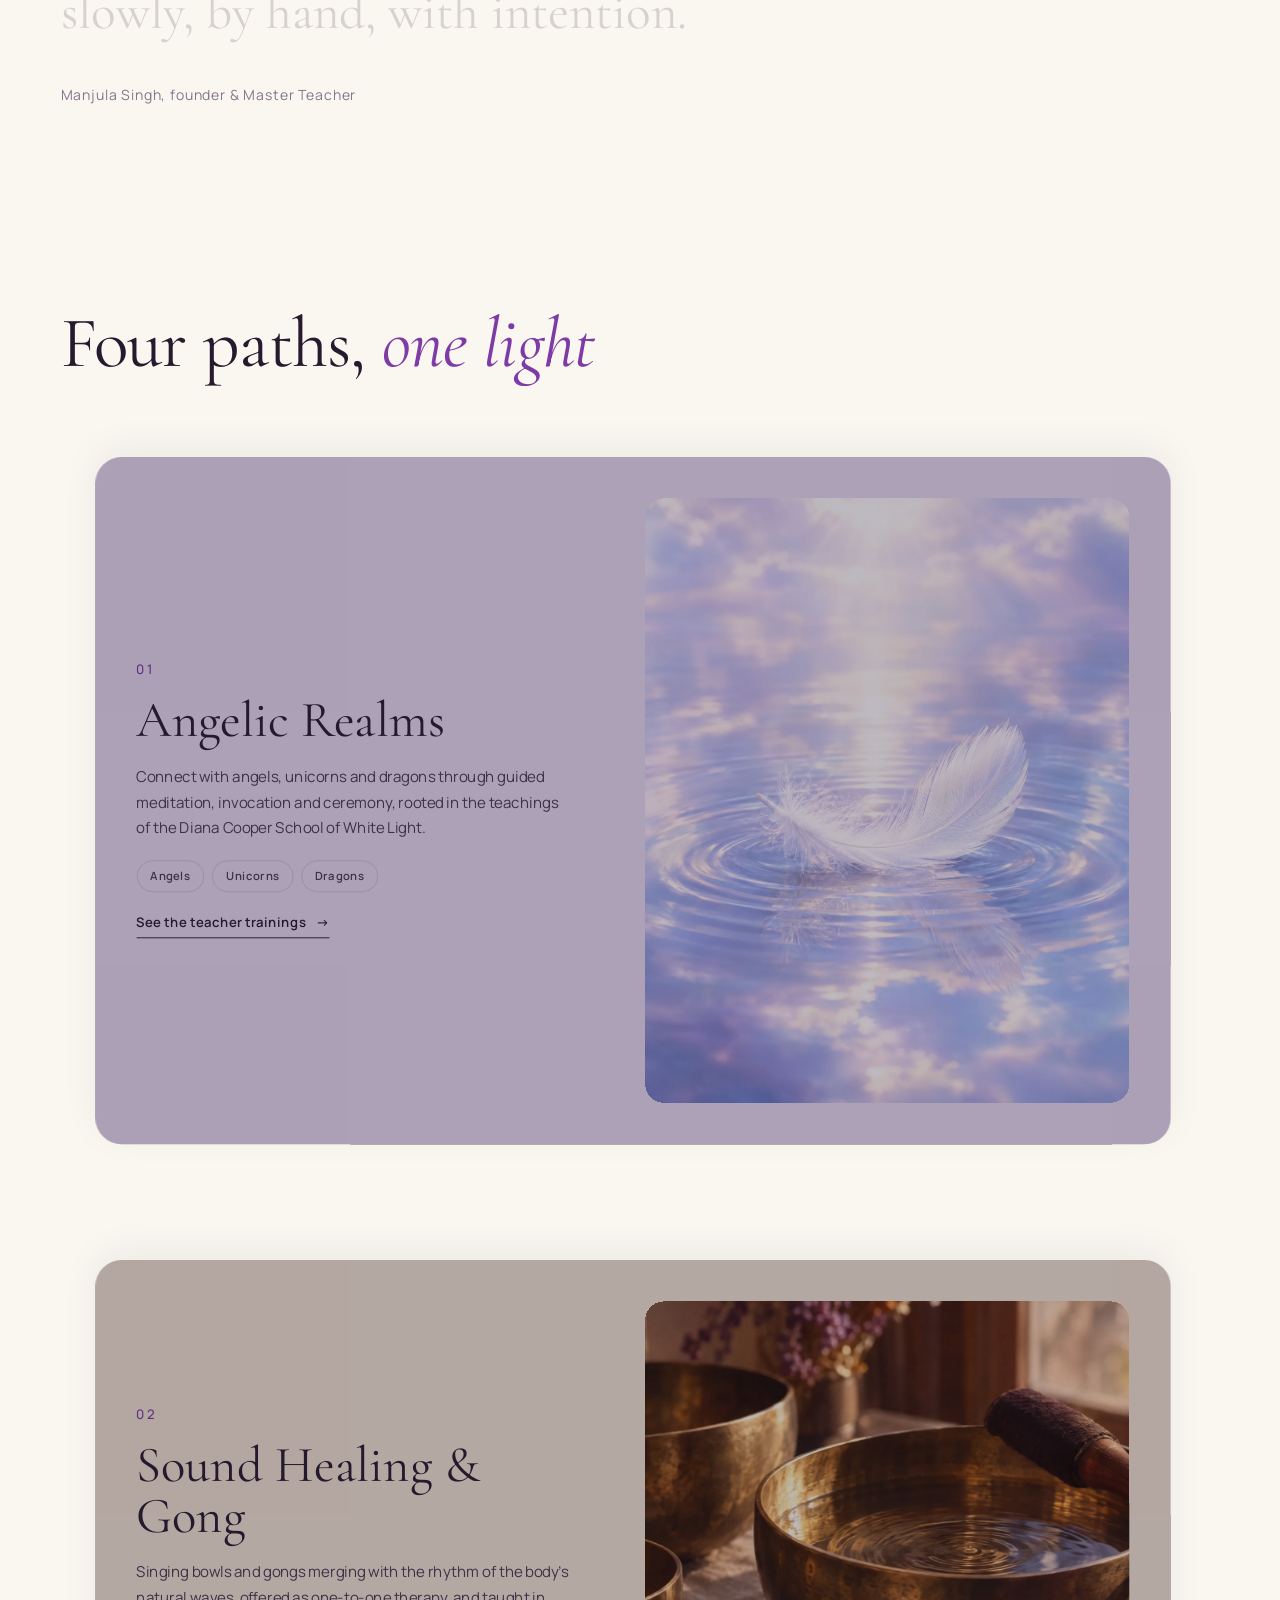
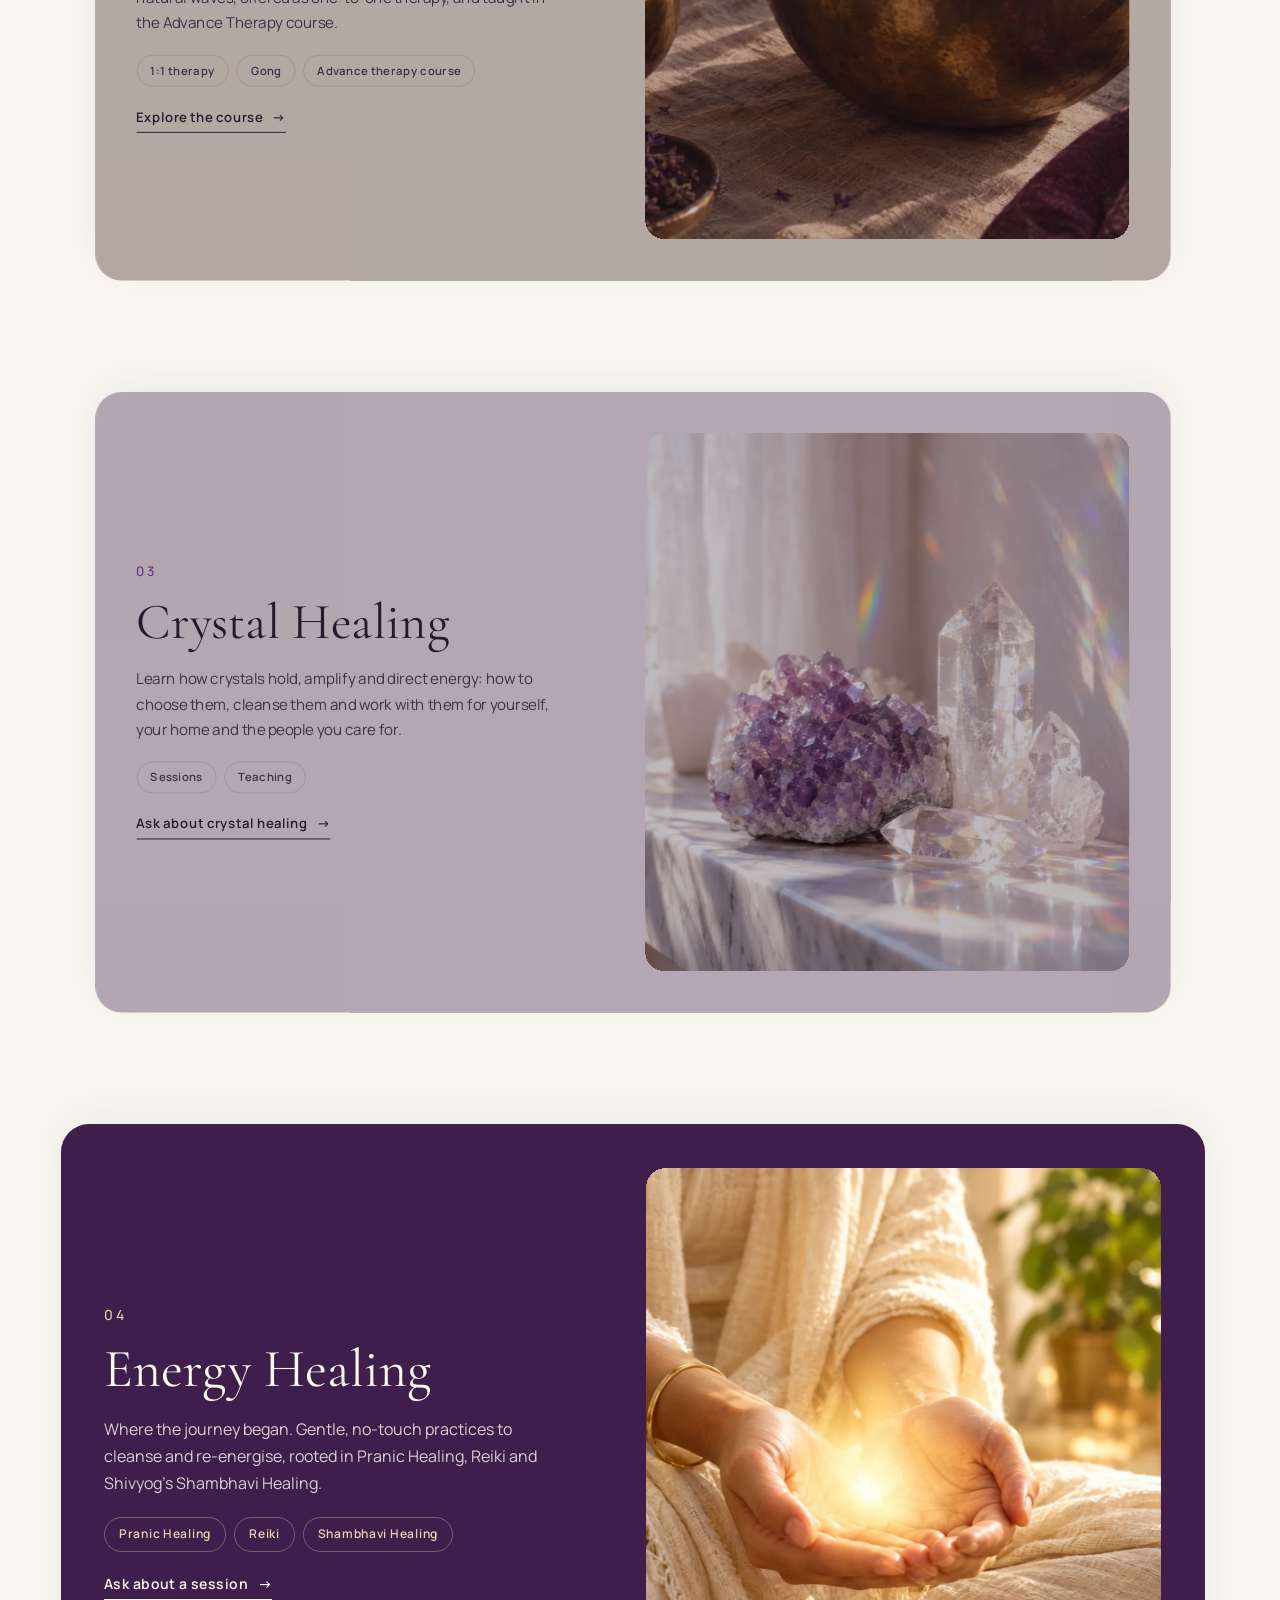
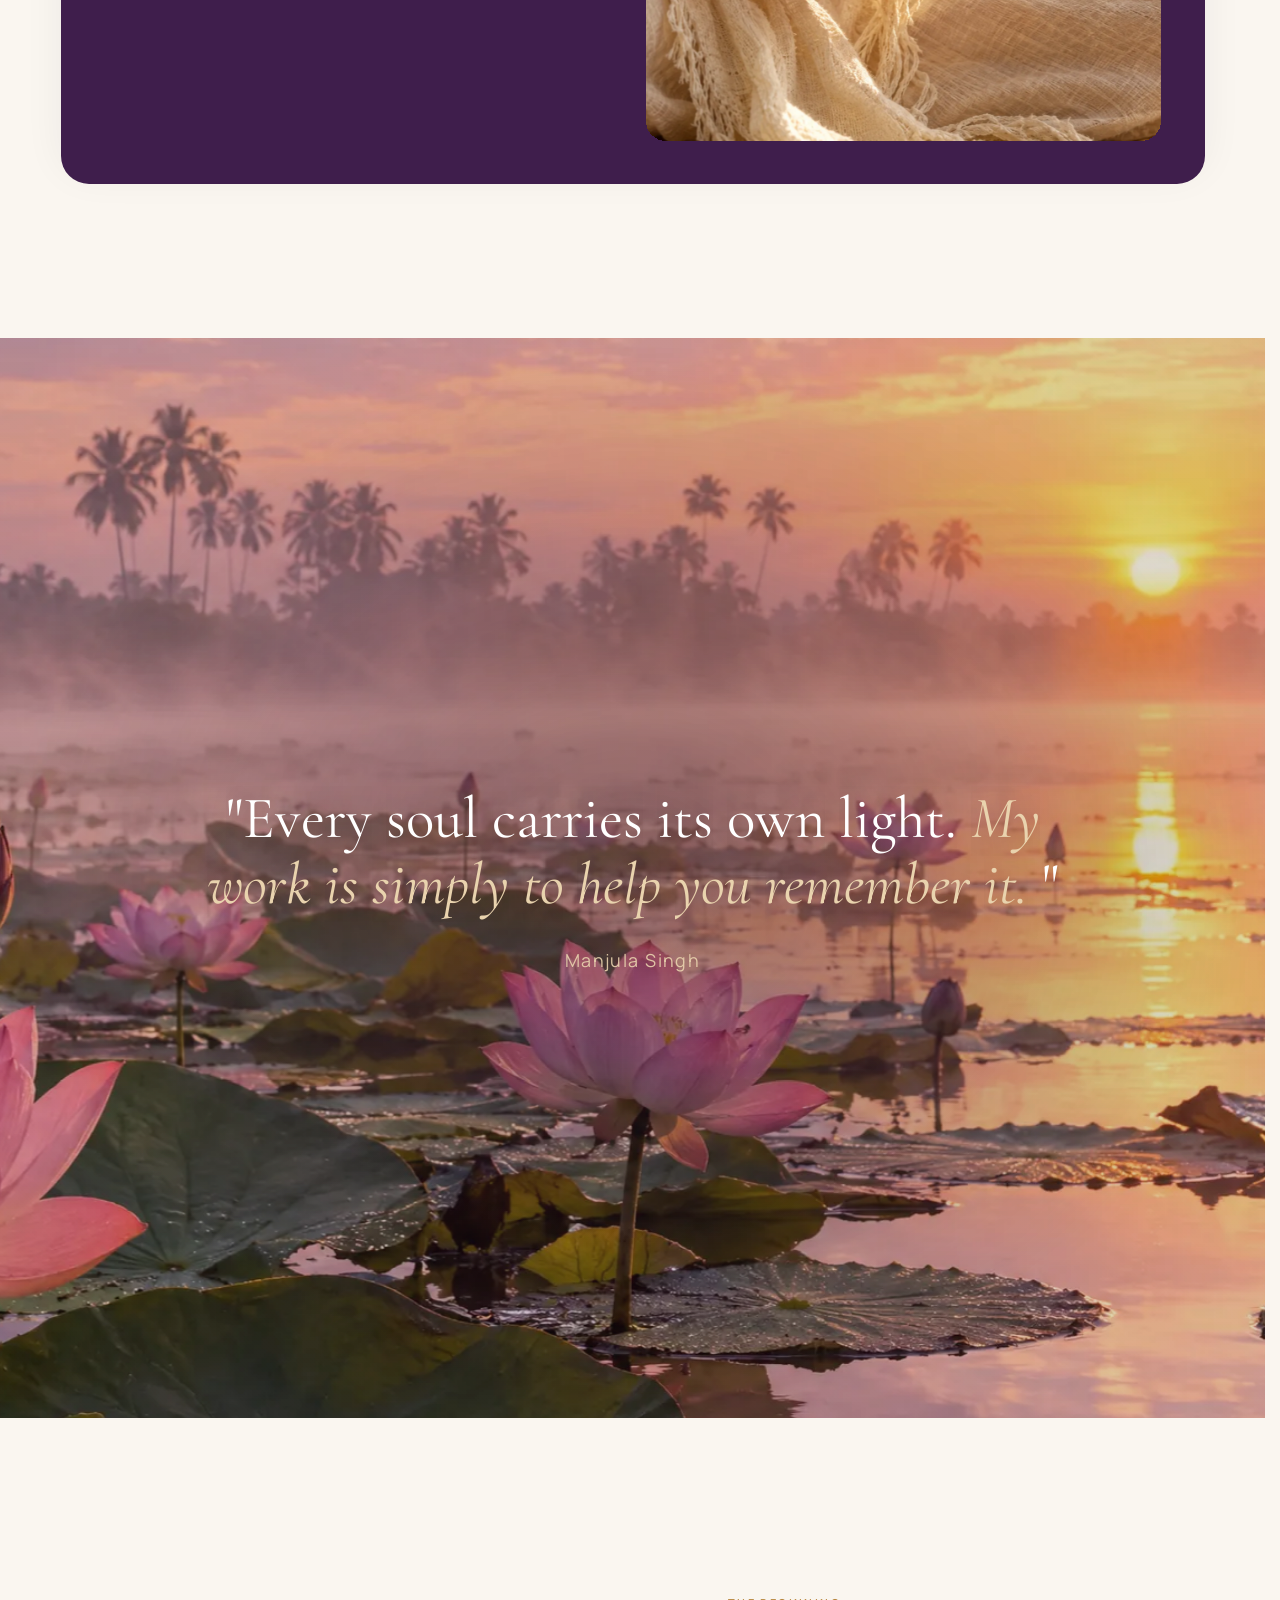
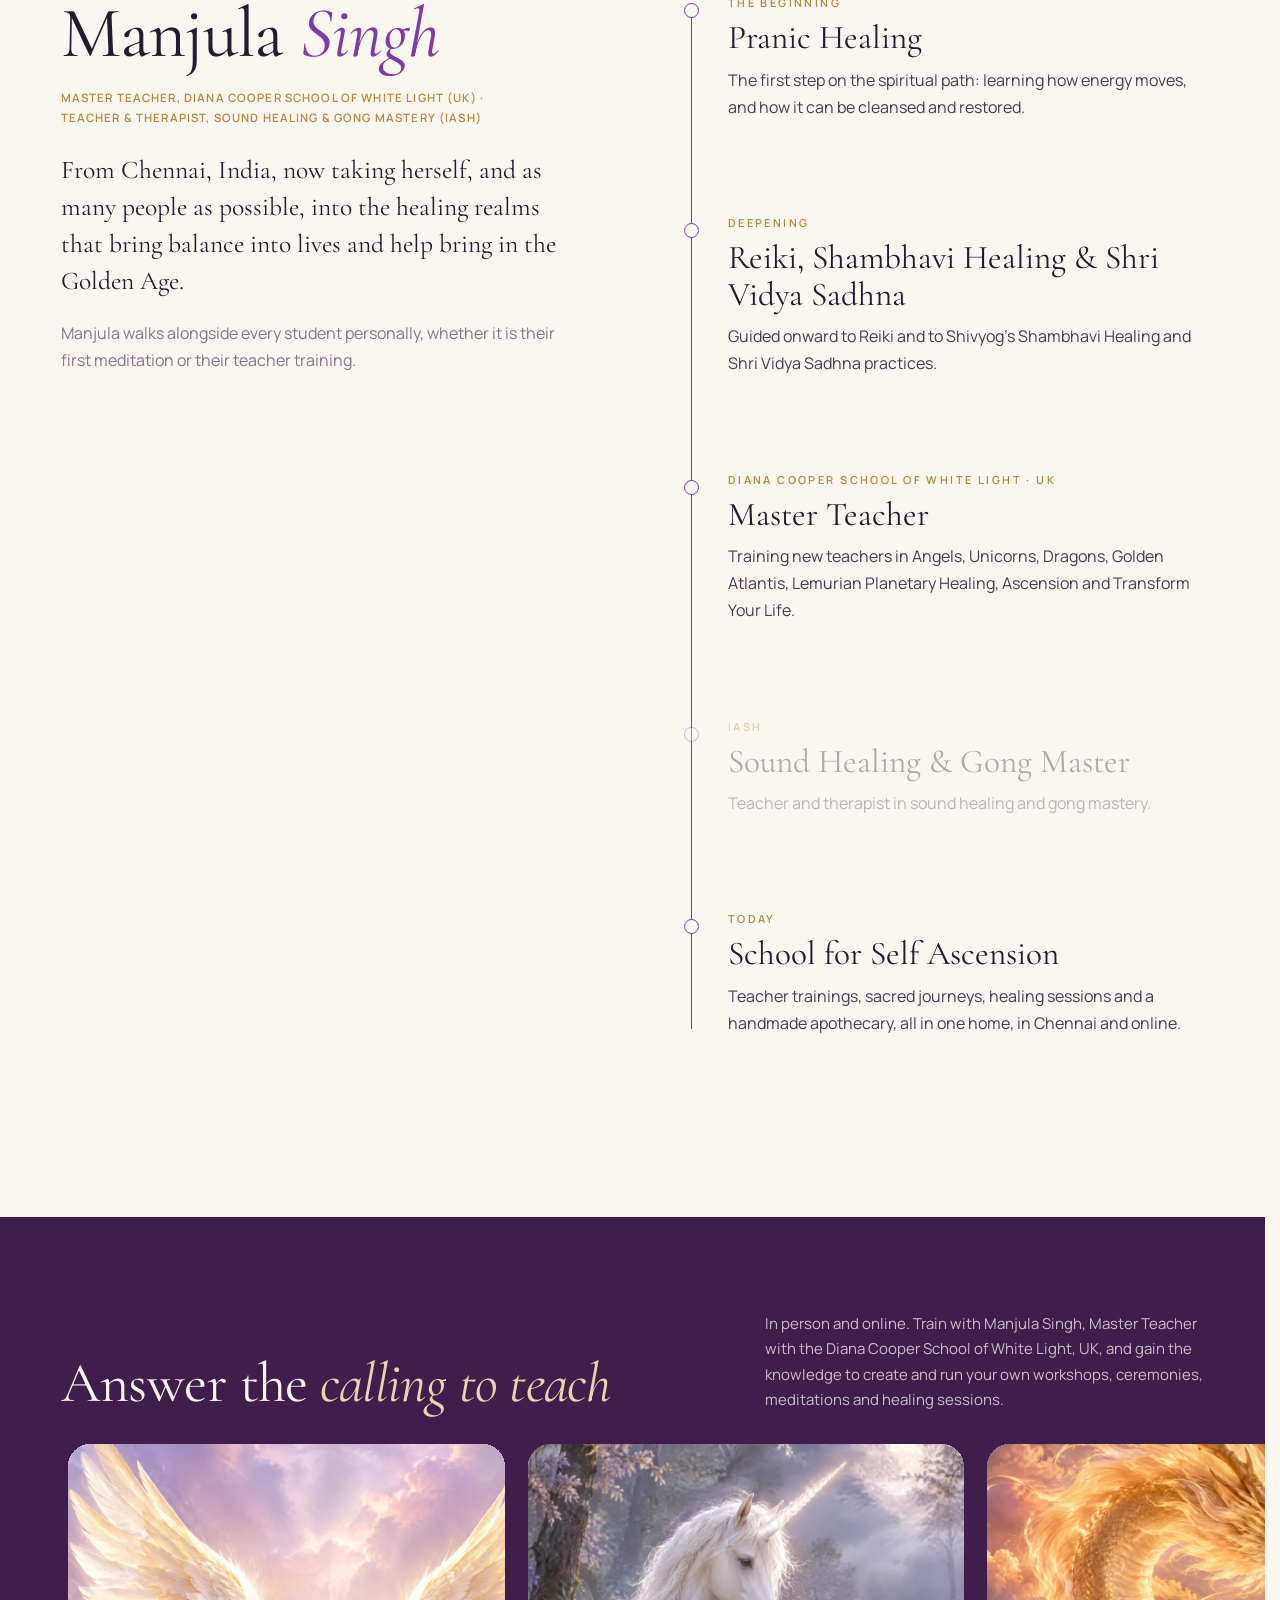
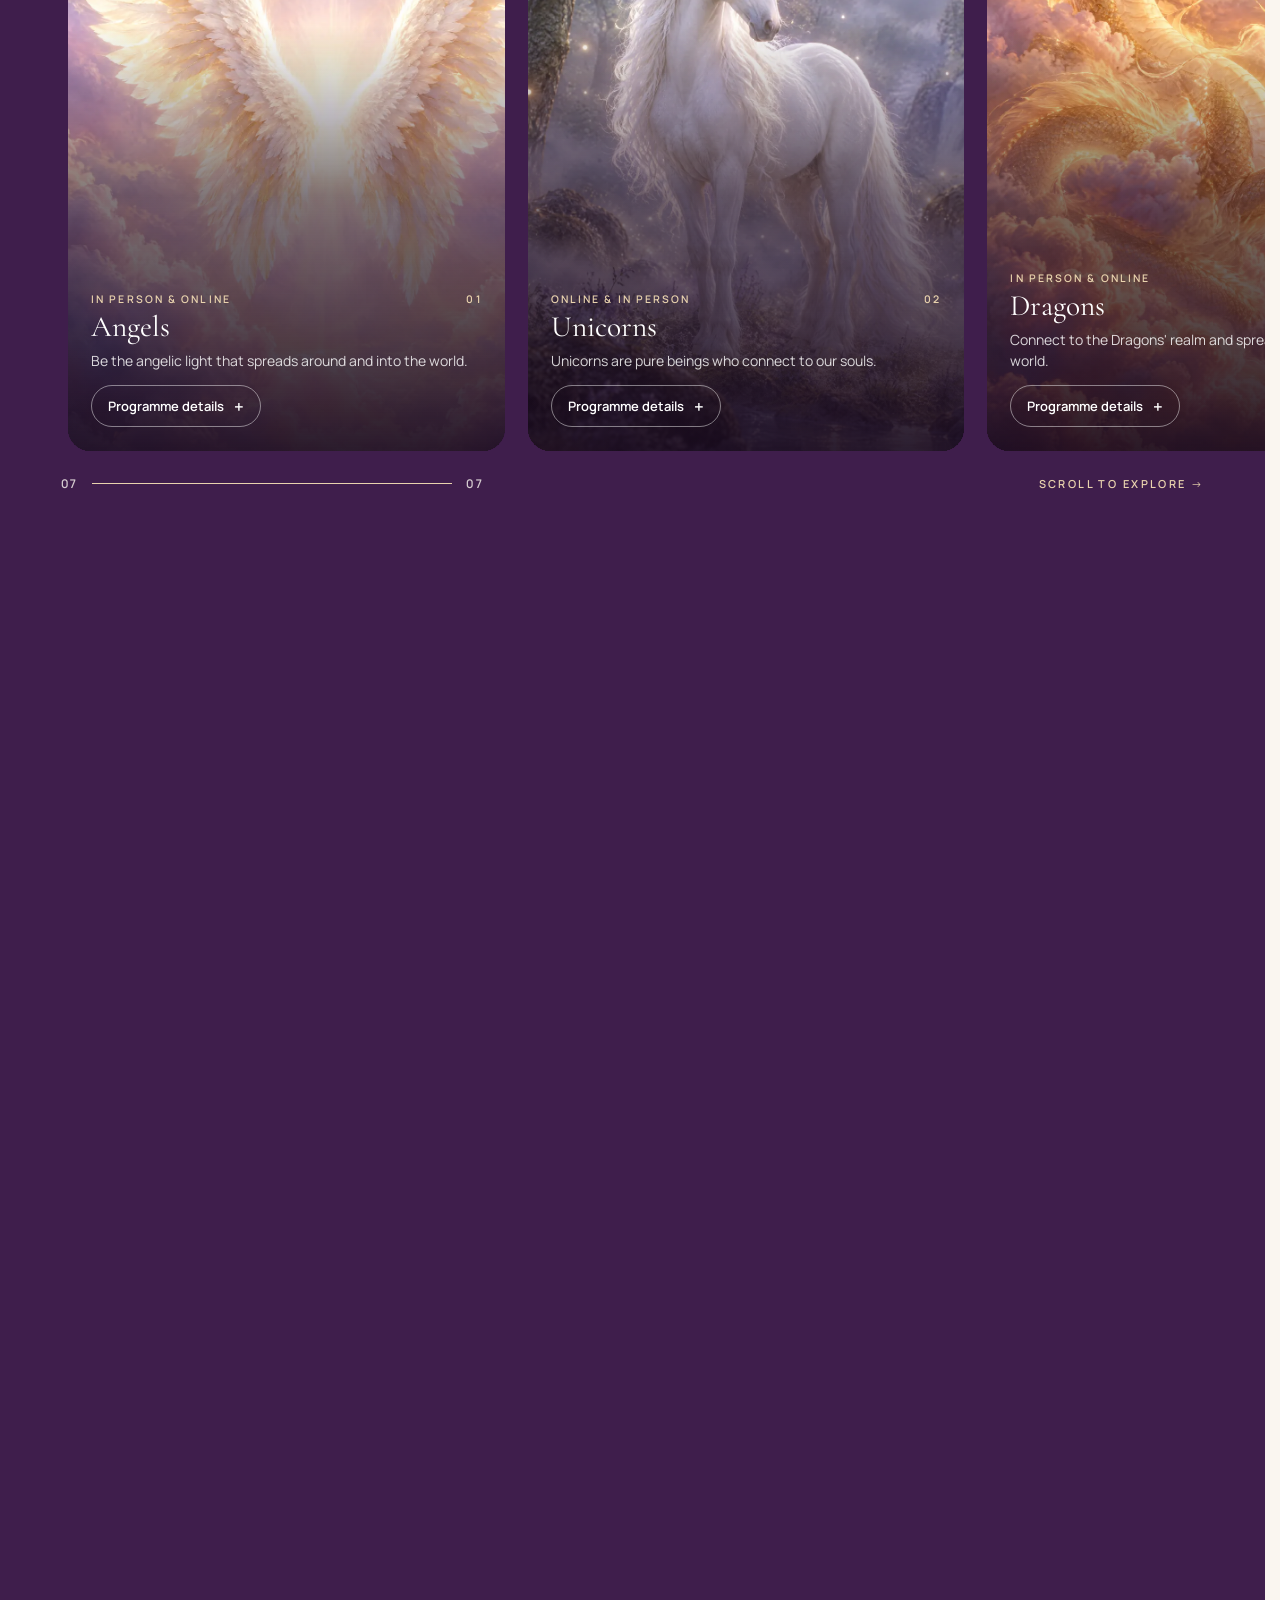
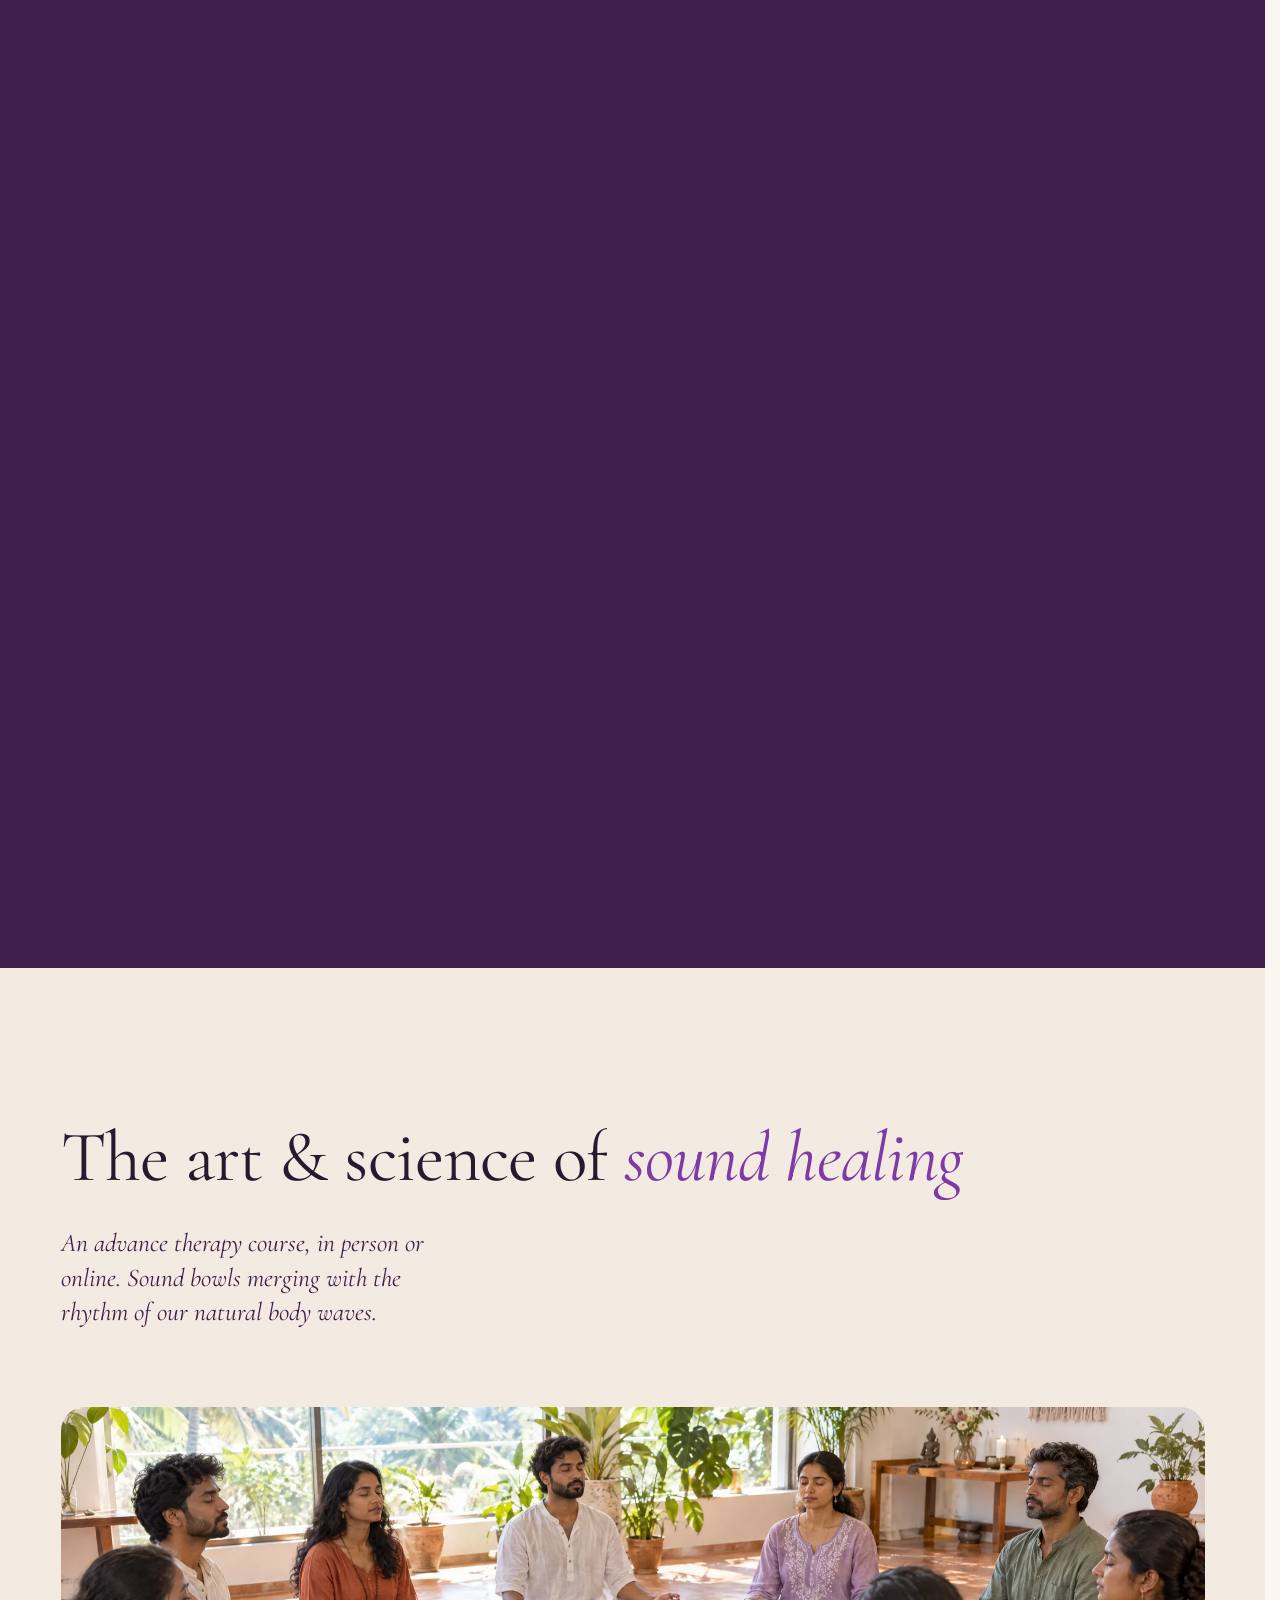
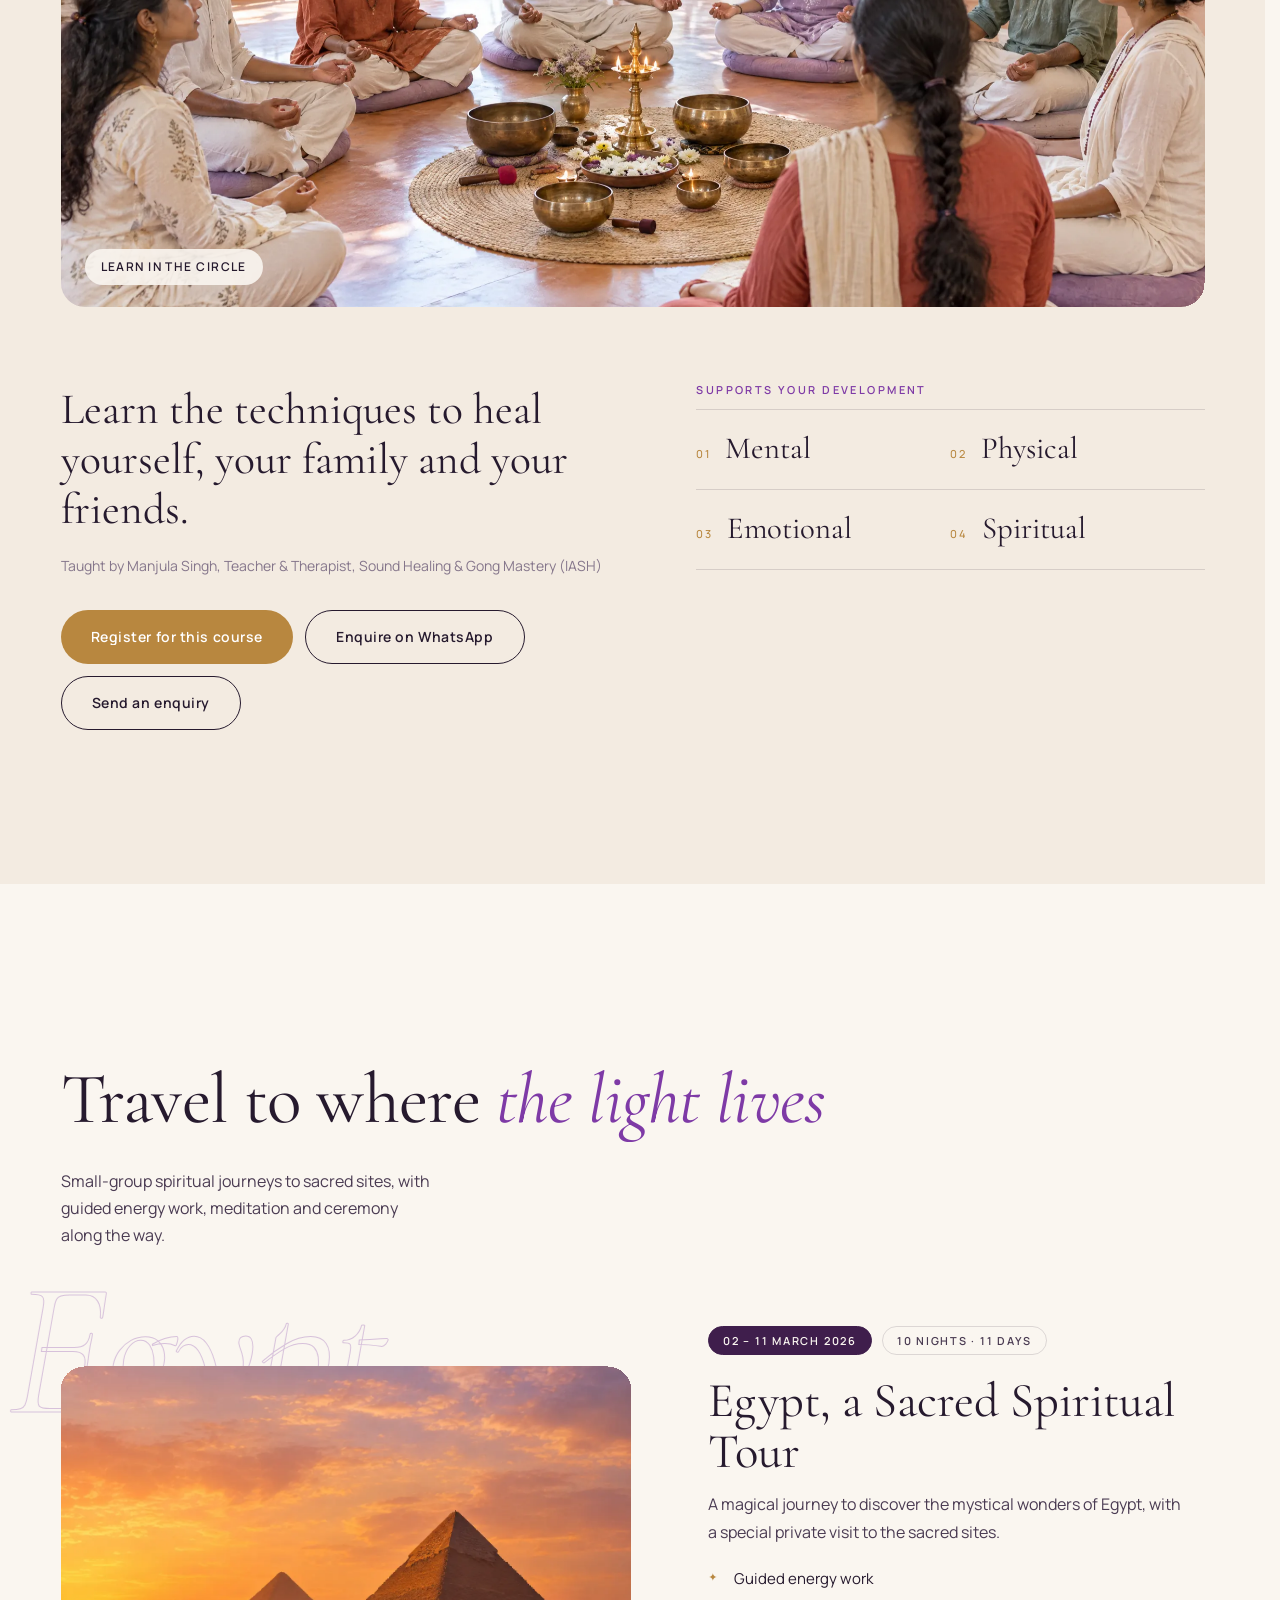
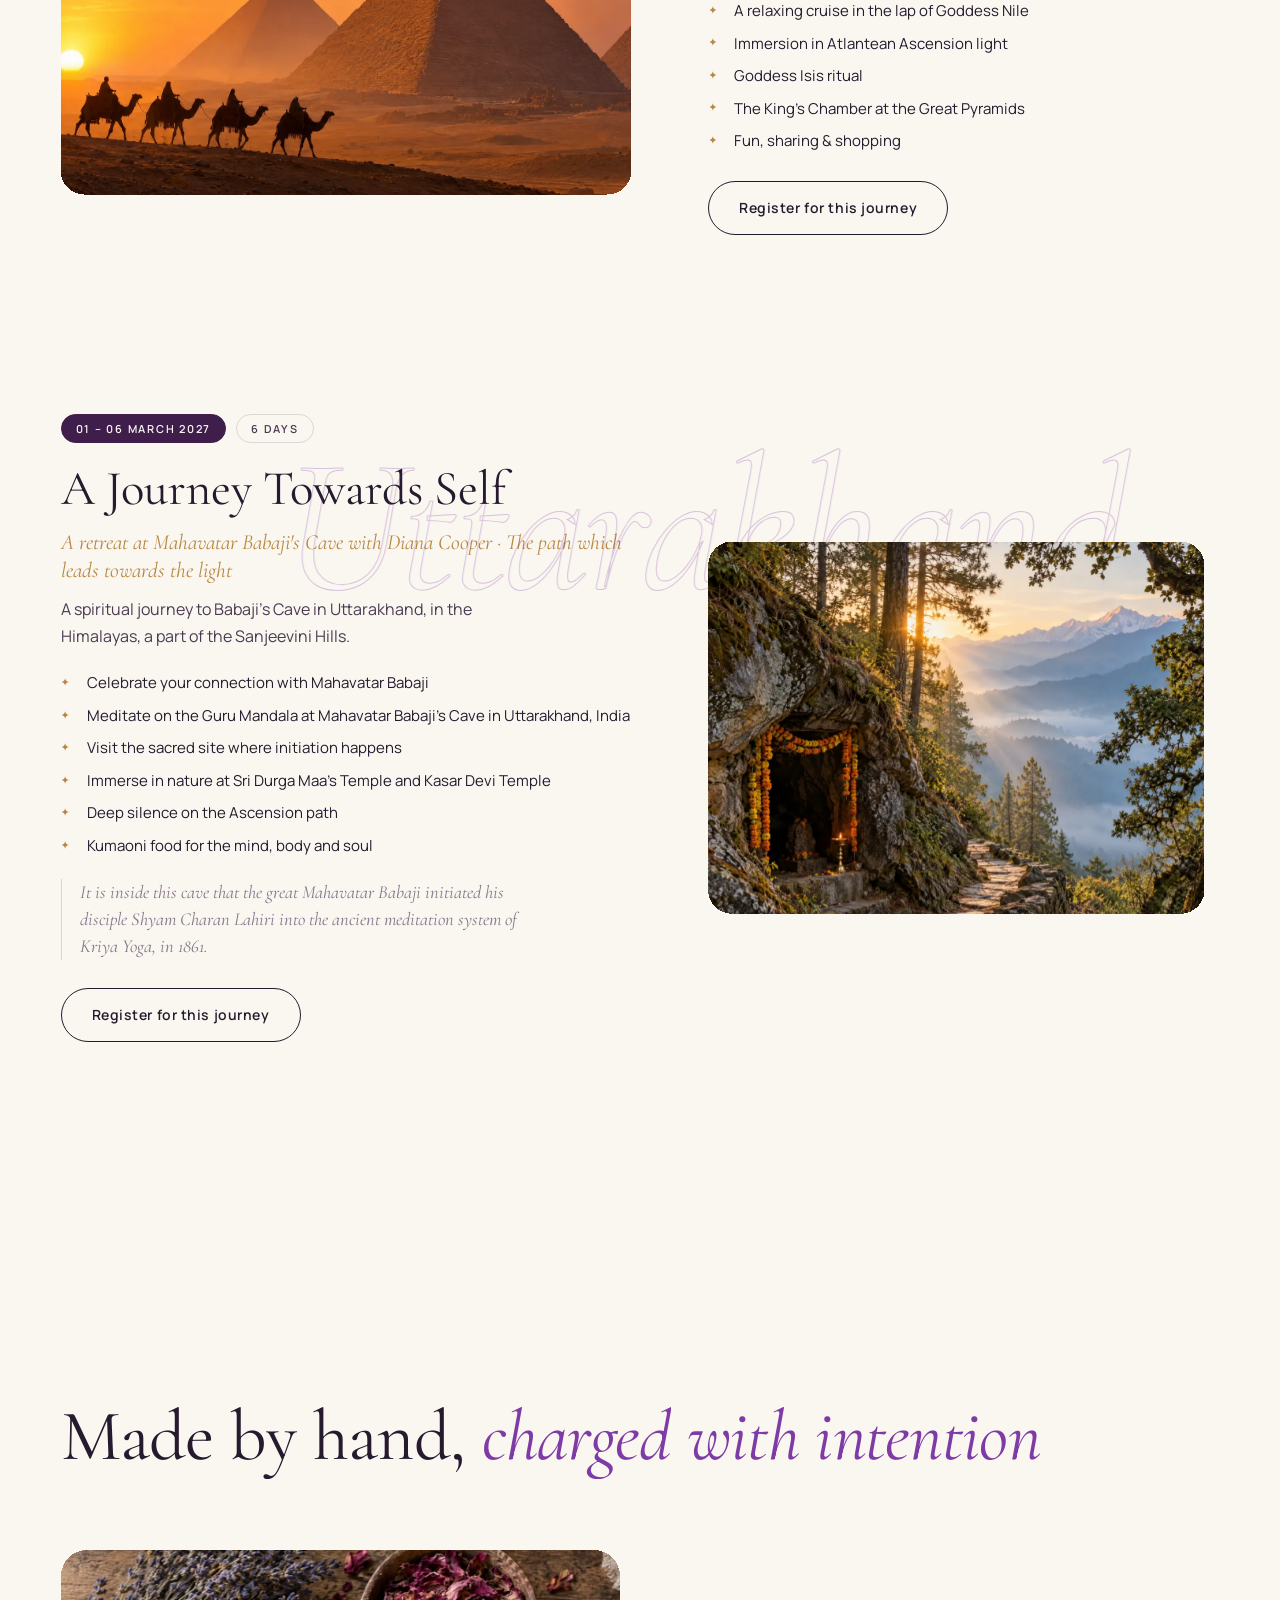
==== commit 65a86c01: "Add a website content editor A second admin page, content.html, for the words and pictures on the fr" ====
--- a/index.html
+++ b/index.html
@@ -647,8 +647,9 @@
        the database is unreachable, the page simply keeps the built-in content. -->
   <script src="js/config.js?v=10"></script>
   <script src="js/seed-content.js?v=6"></script>
-  <script src="js/store.js?v=14"></script>
+  <script src="js/store.js?v=15"></script>
   <script src="js/auth-ui.js?v=7"></script>
   <script src="js/site-activities.js?v=7"></script>
+  <script src="js/site-content.js?v=1"></script>
 </body>
 </html>
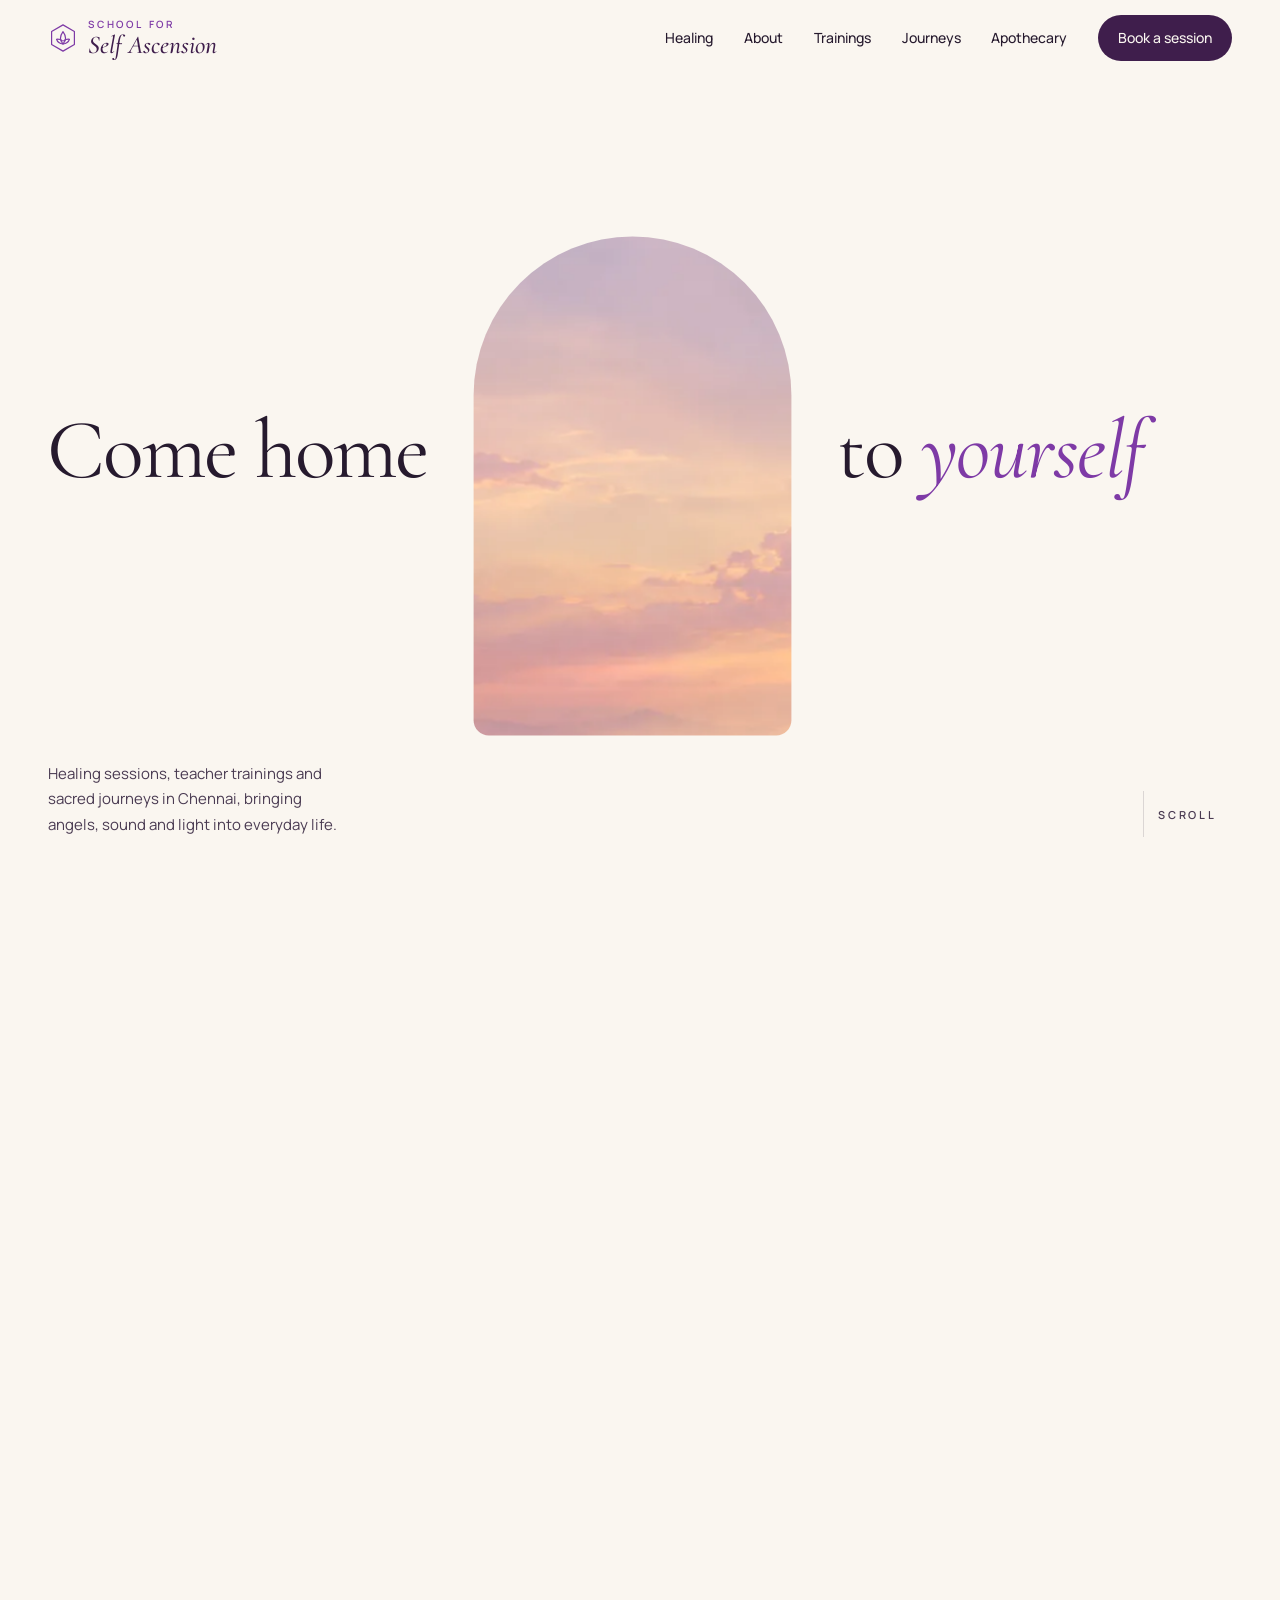
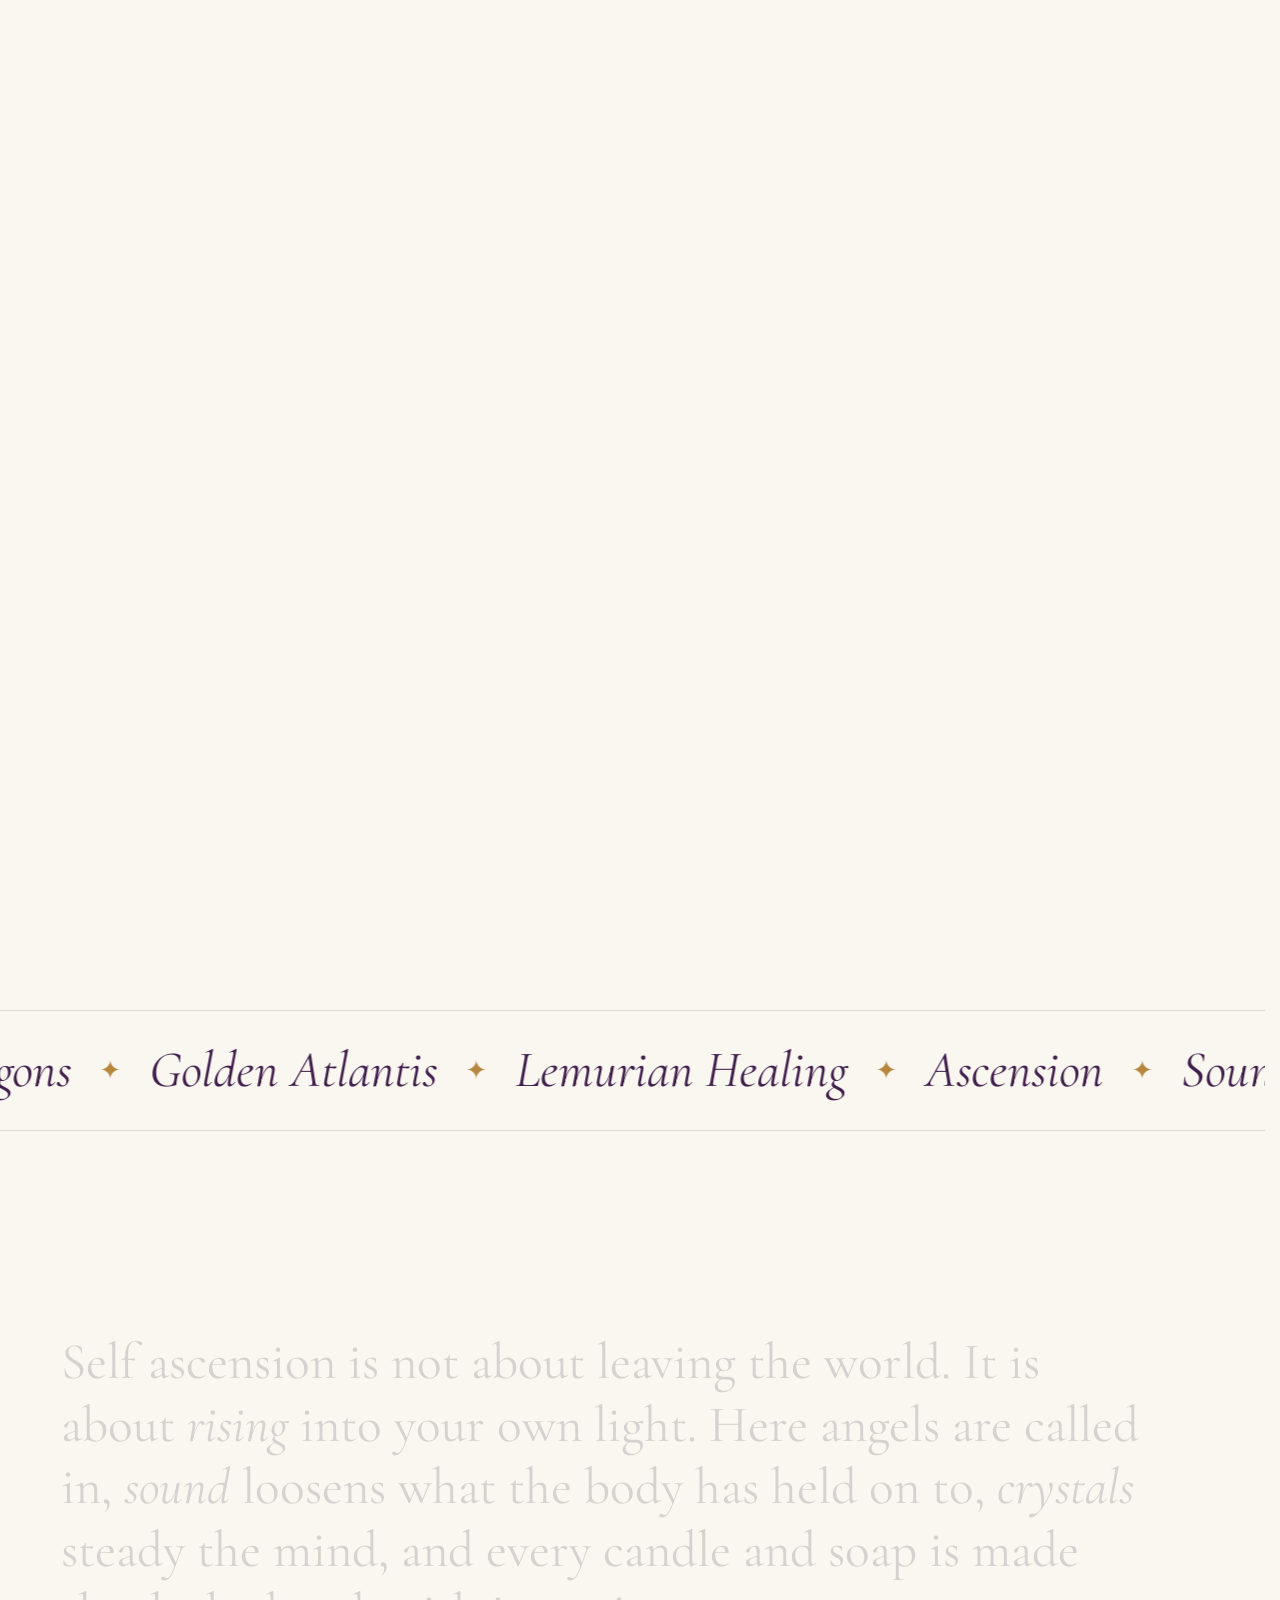
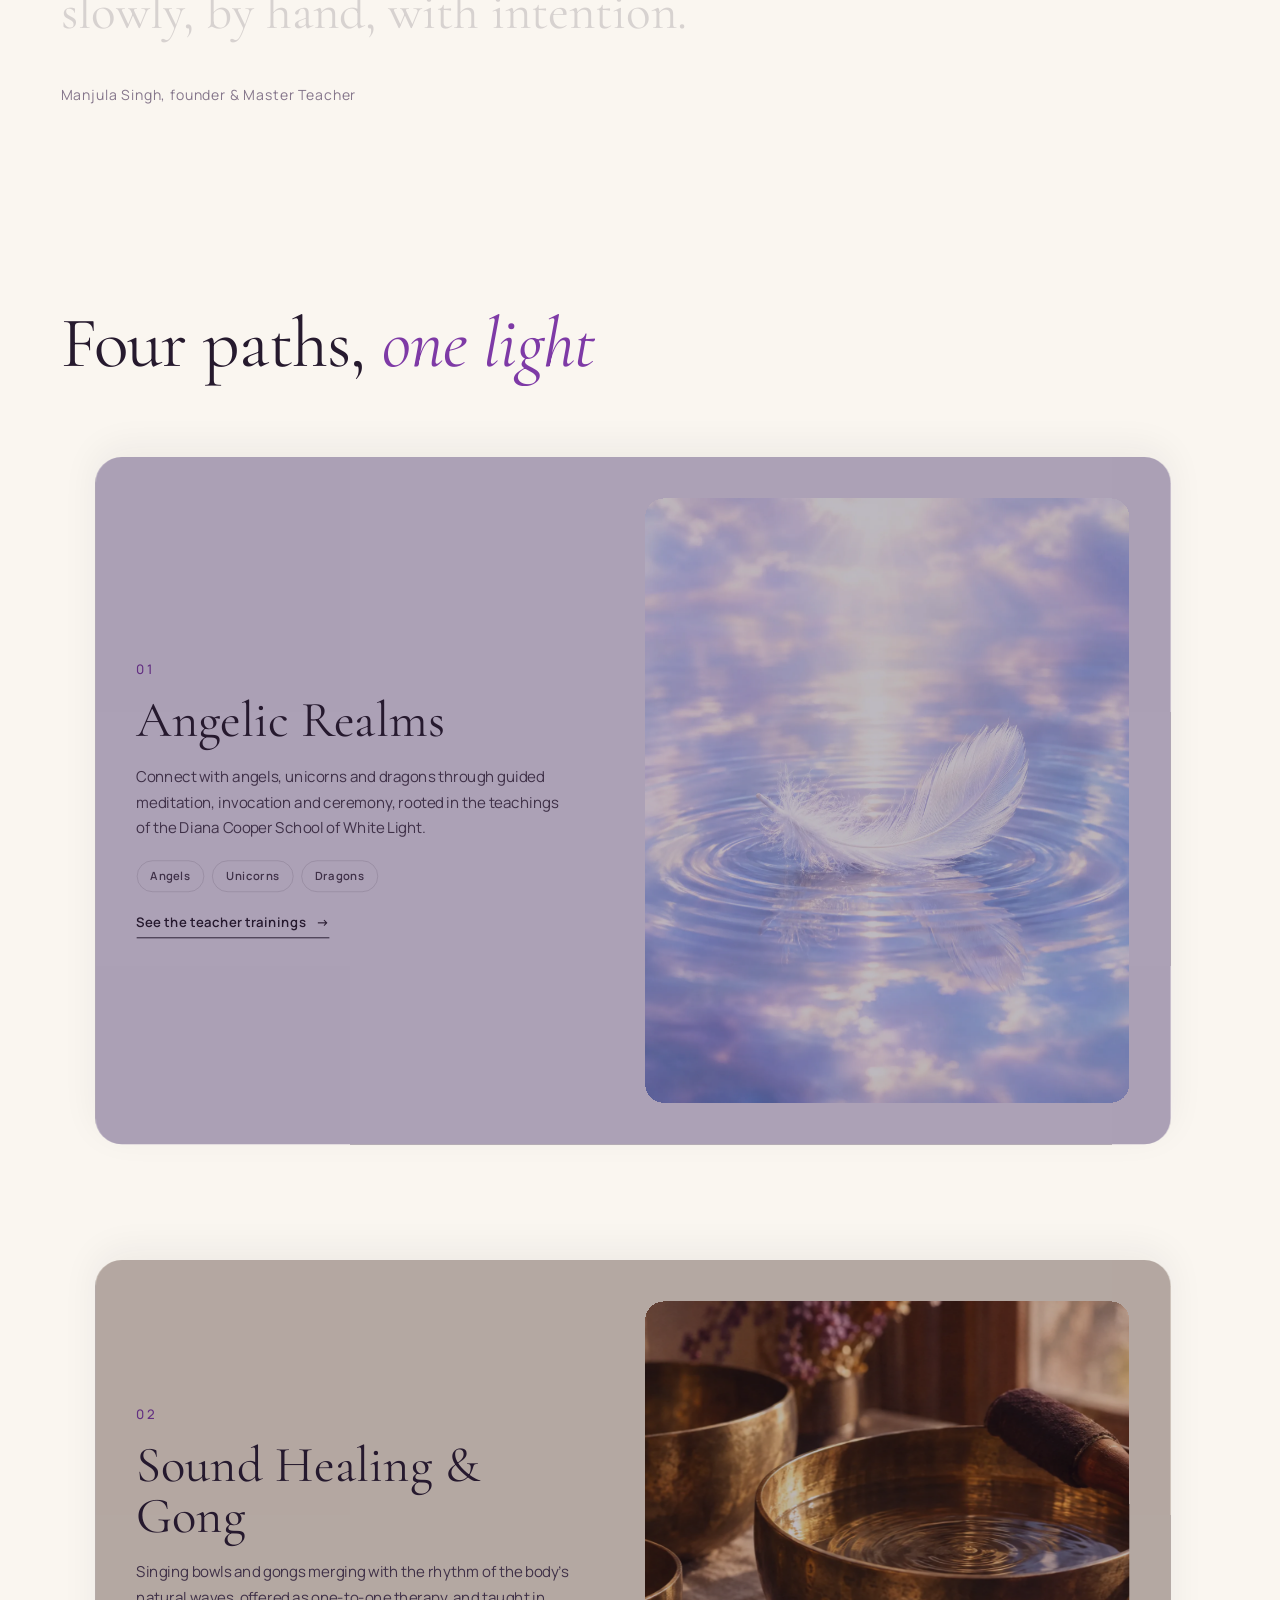
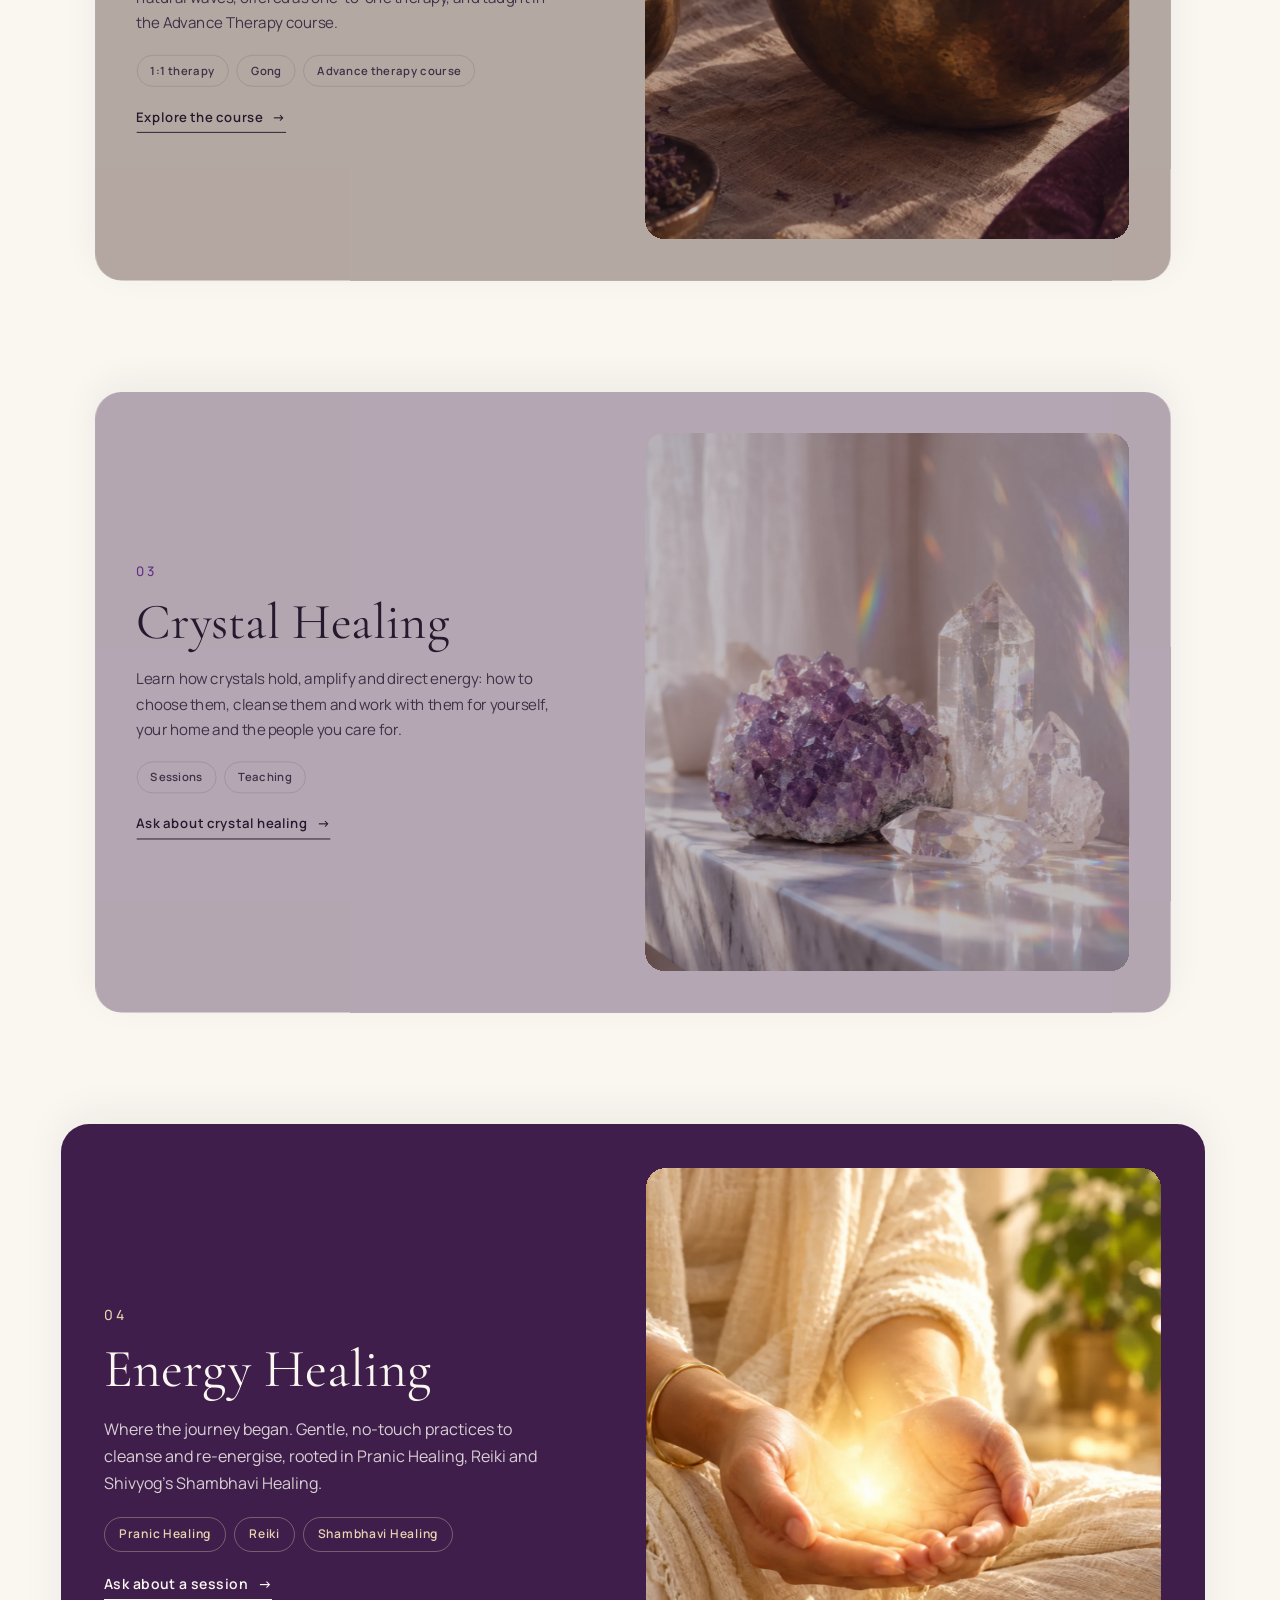
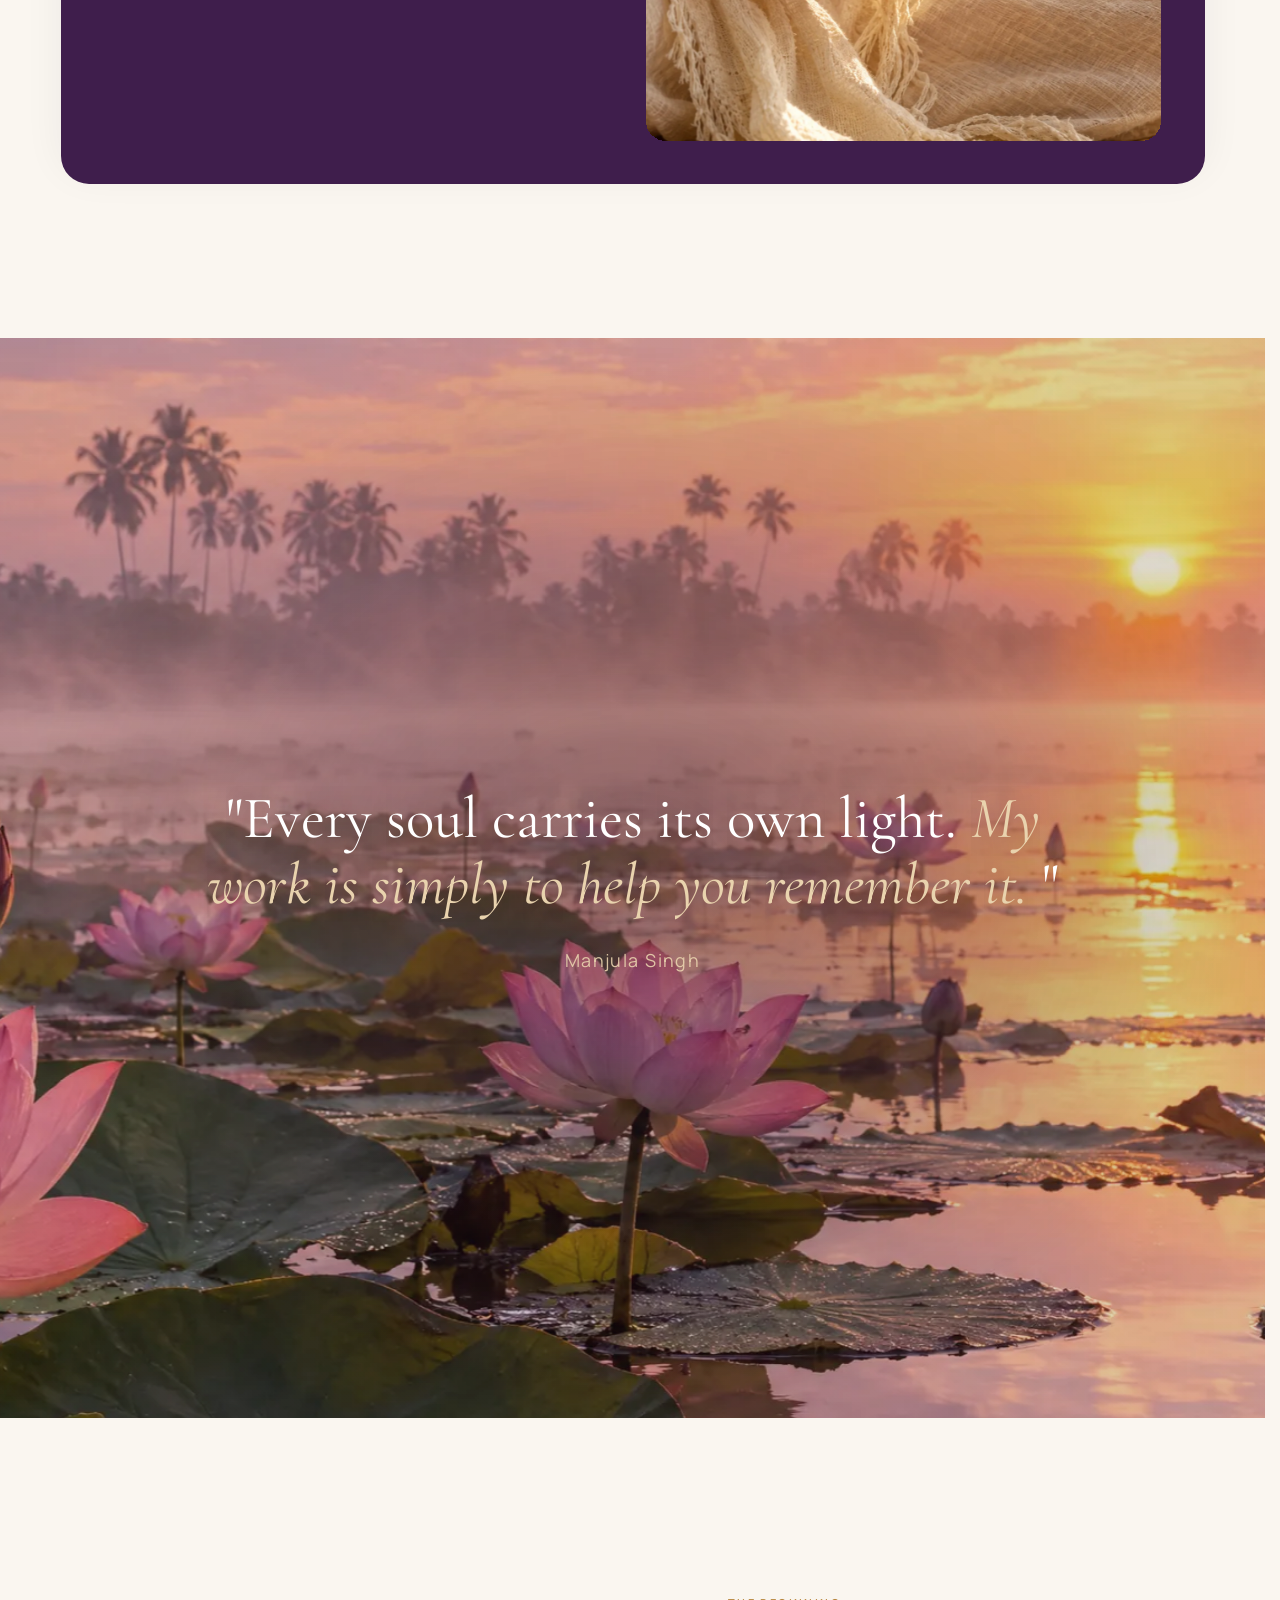
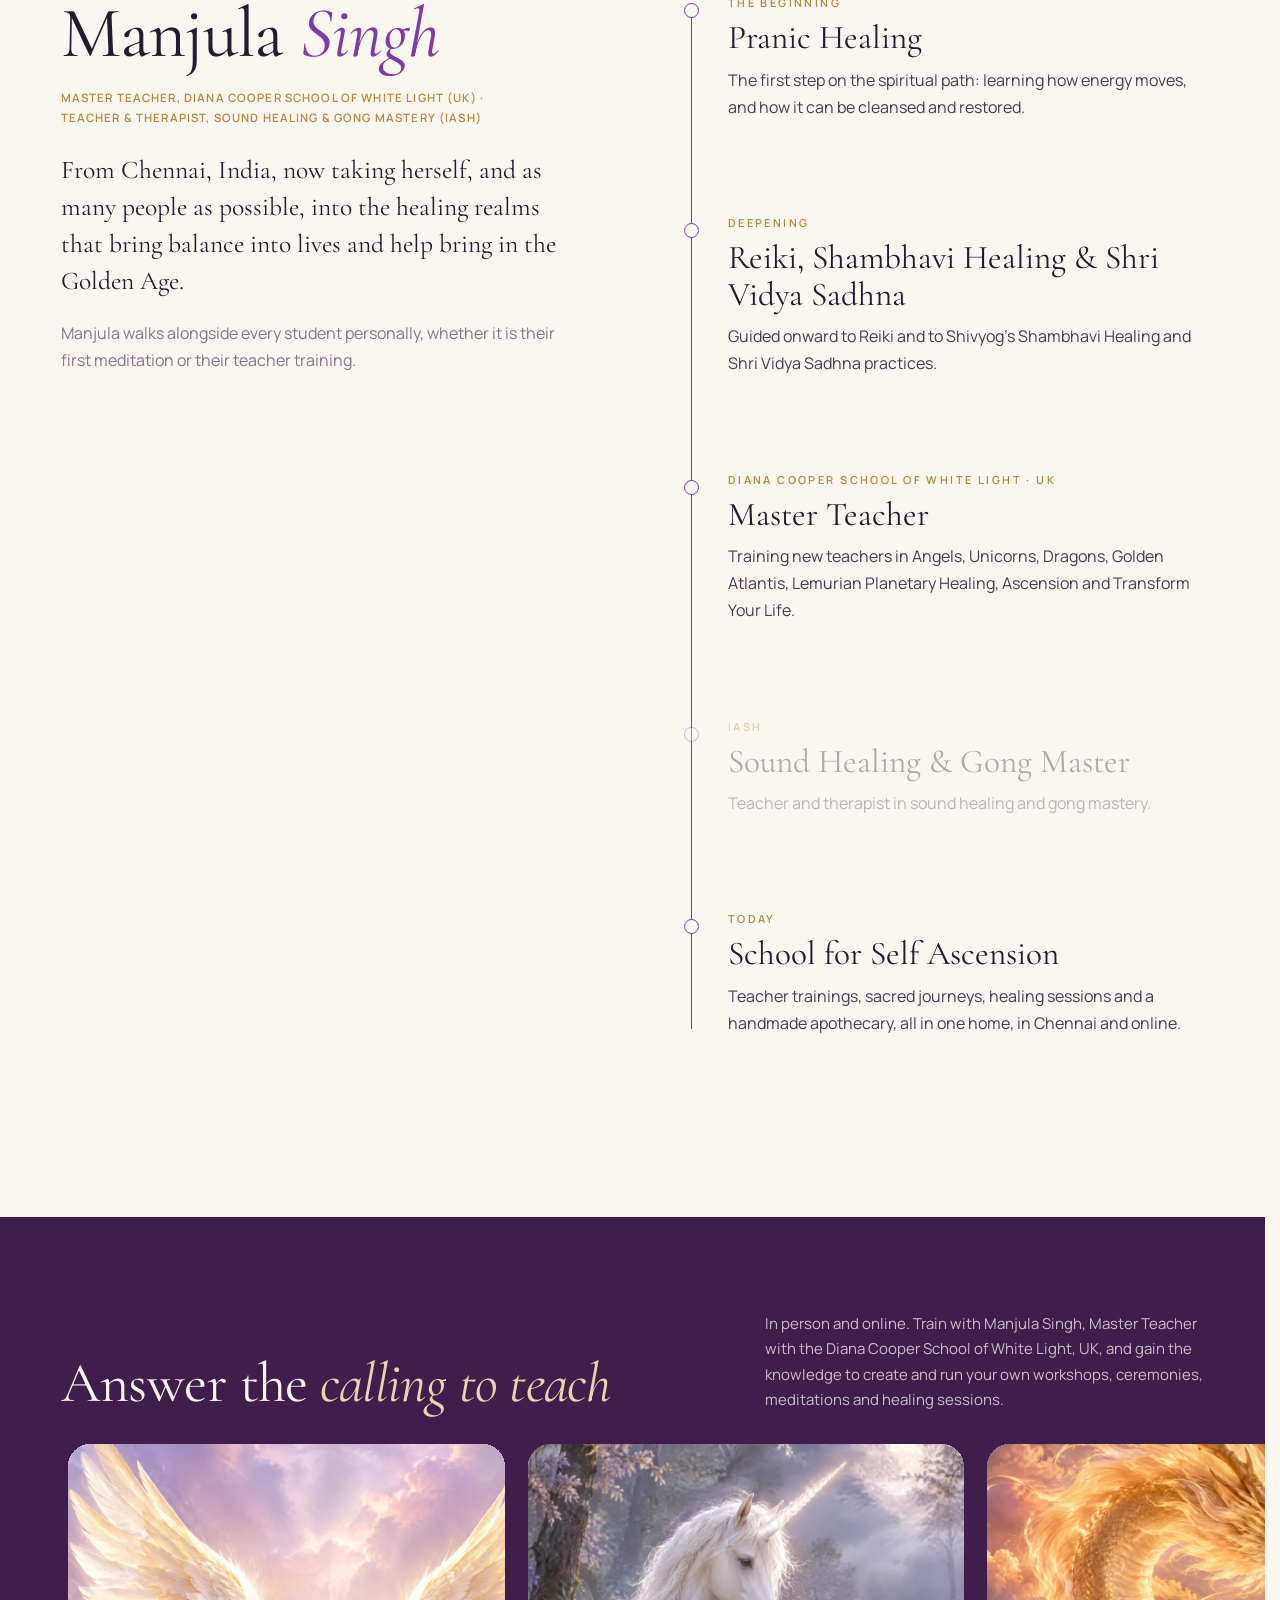
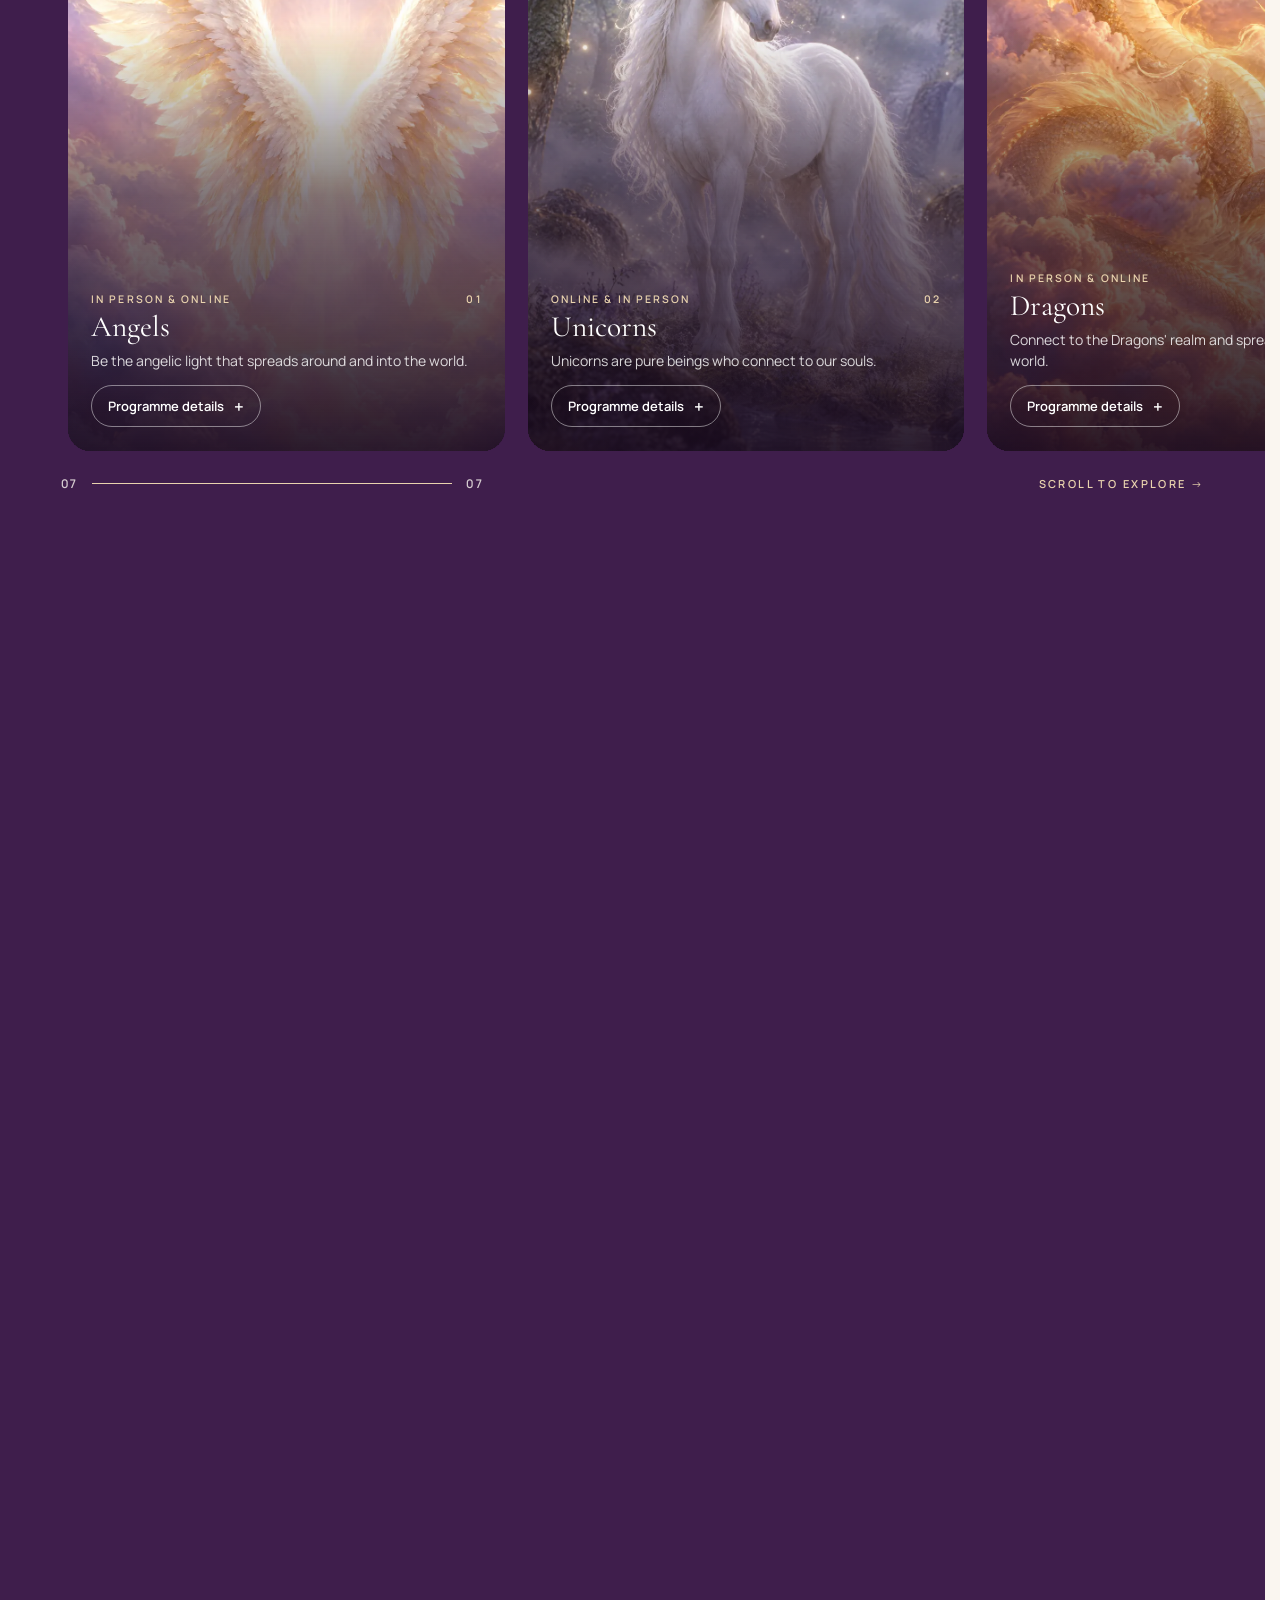
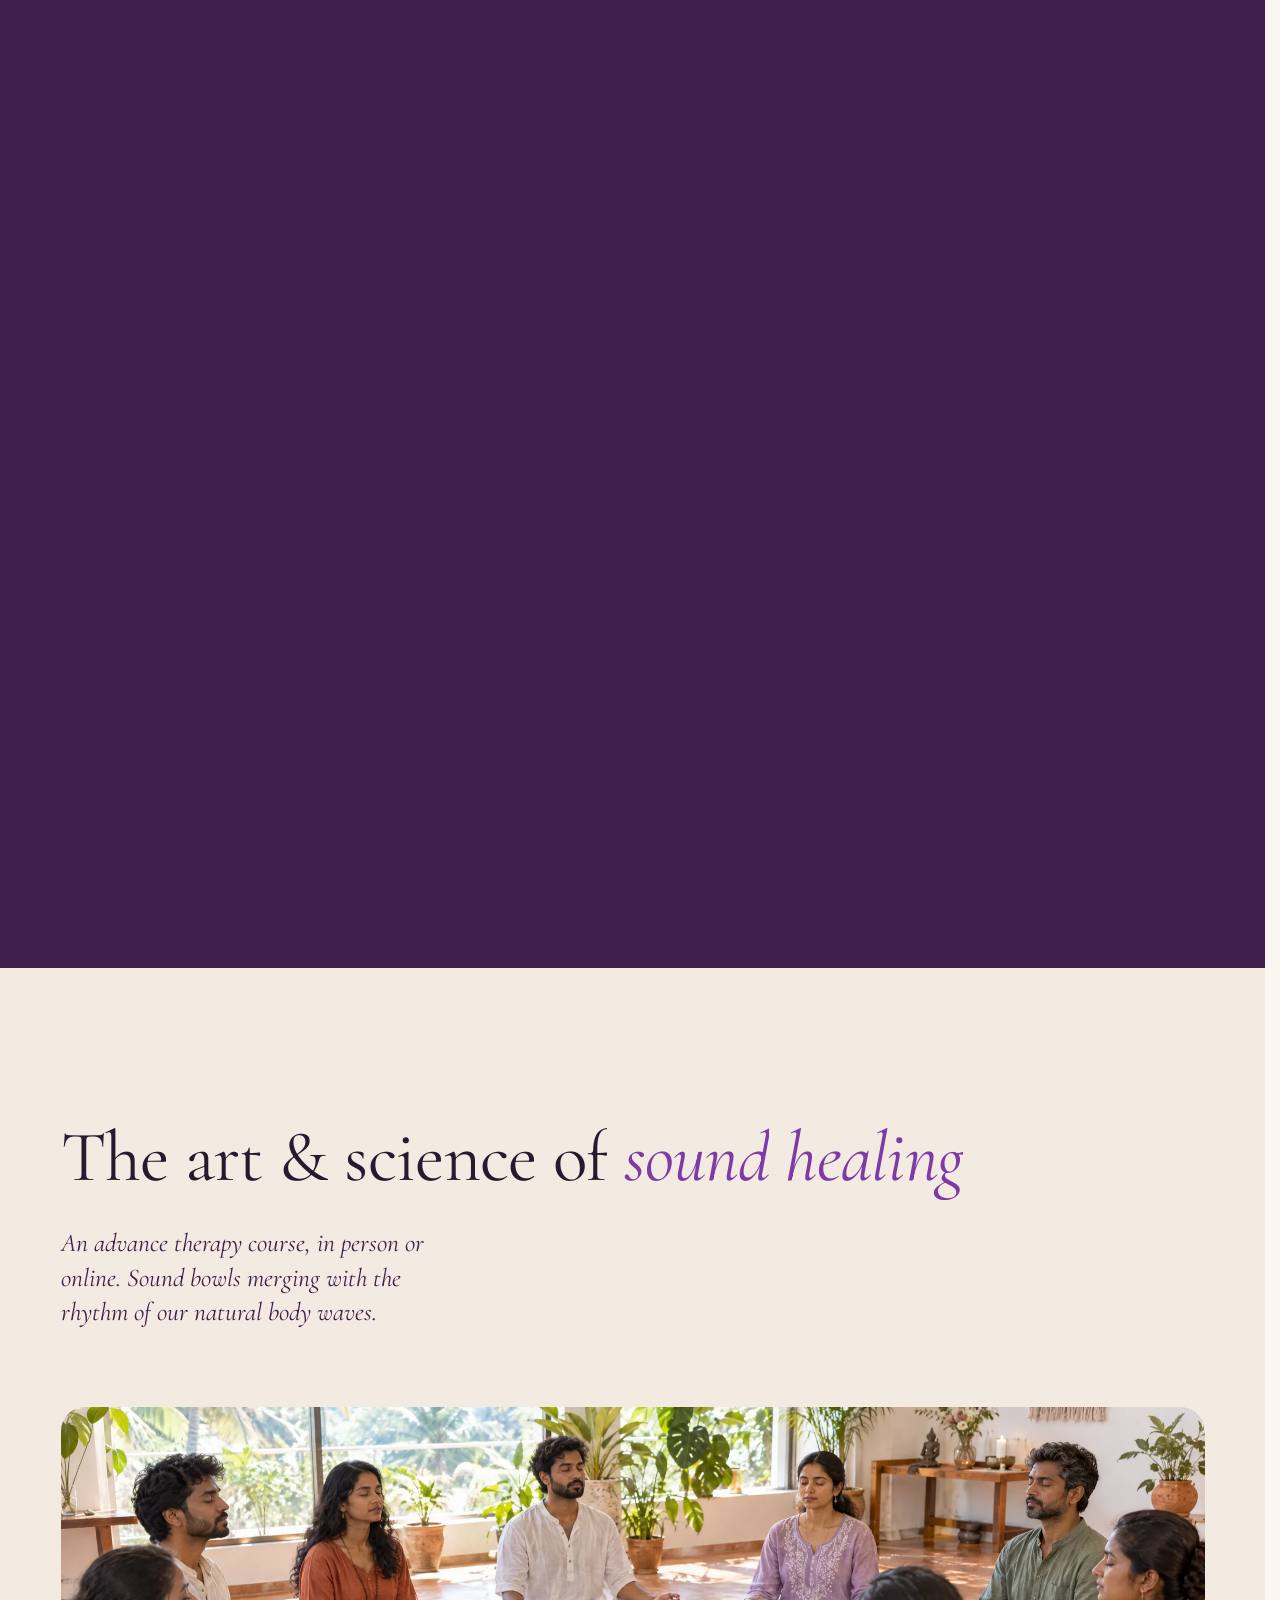
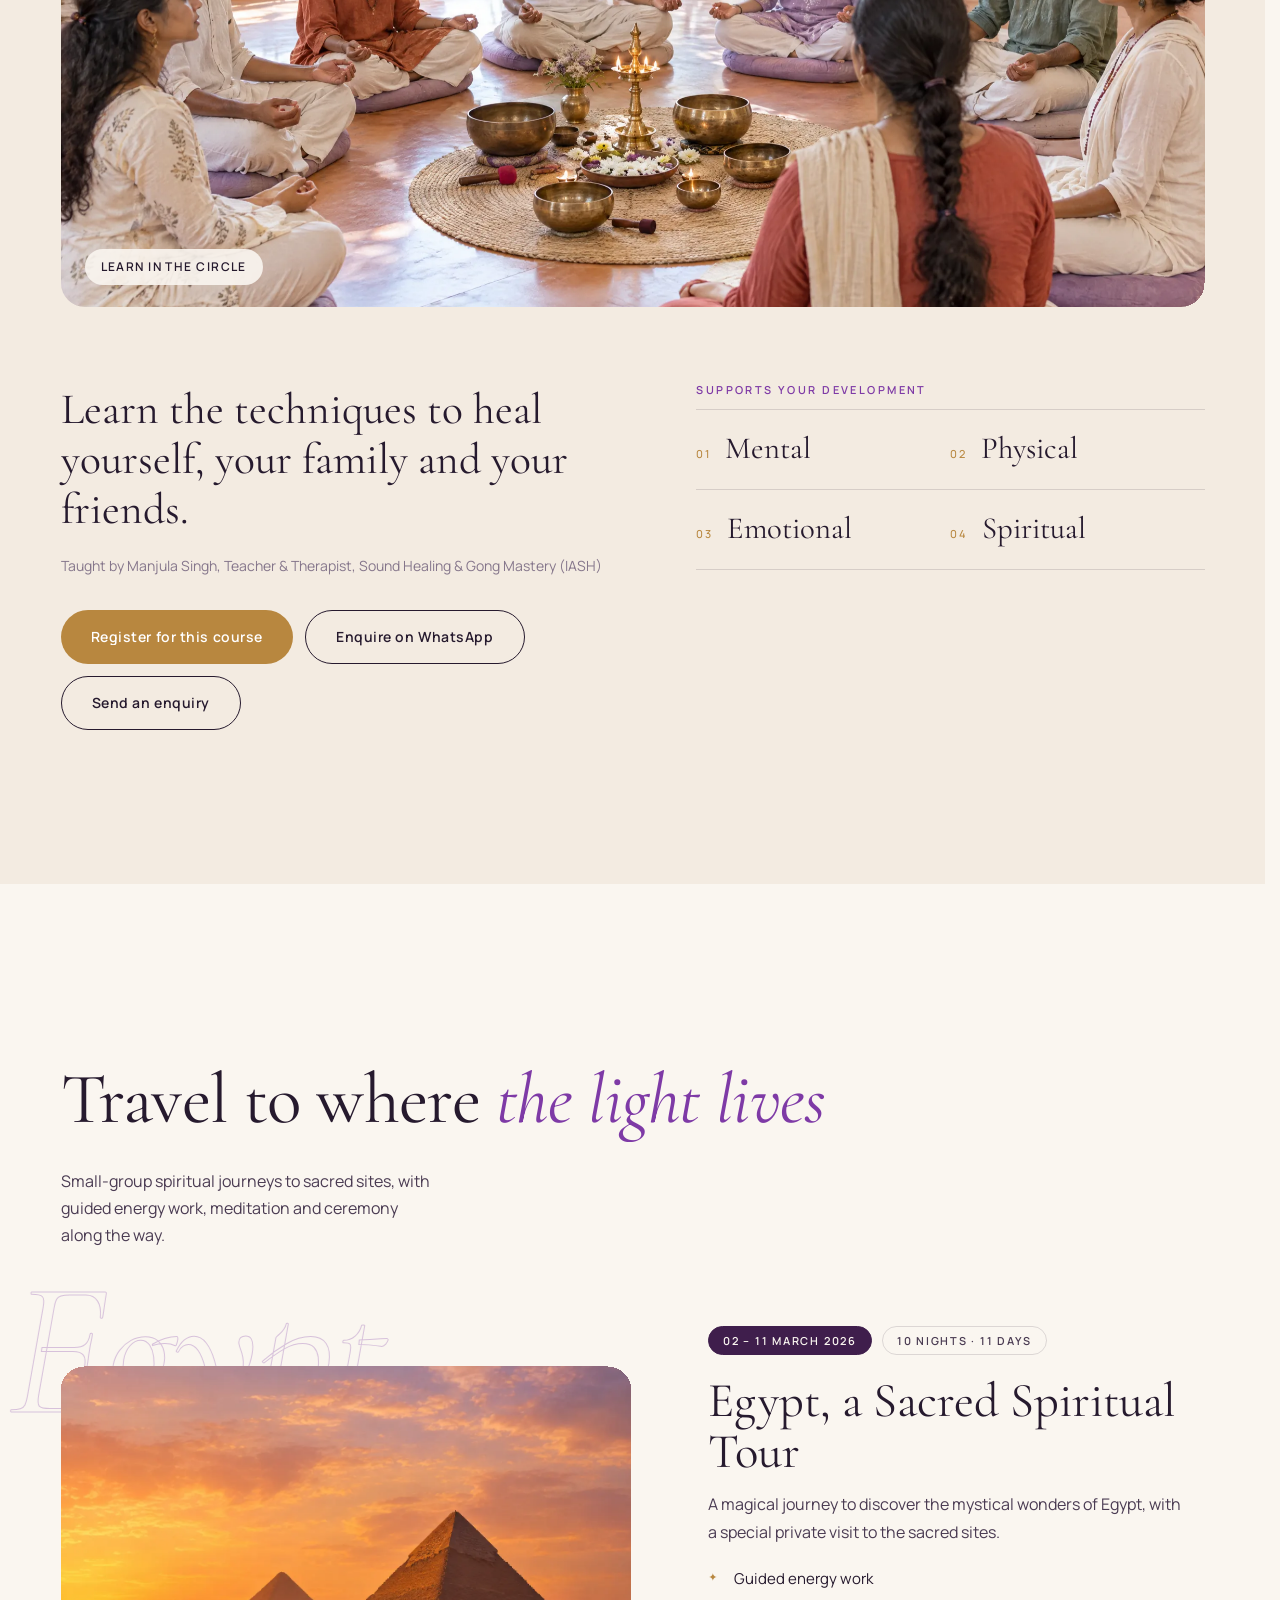
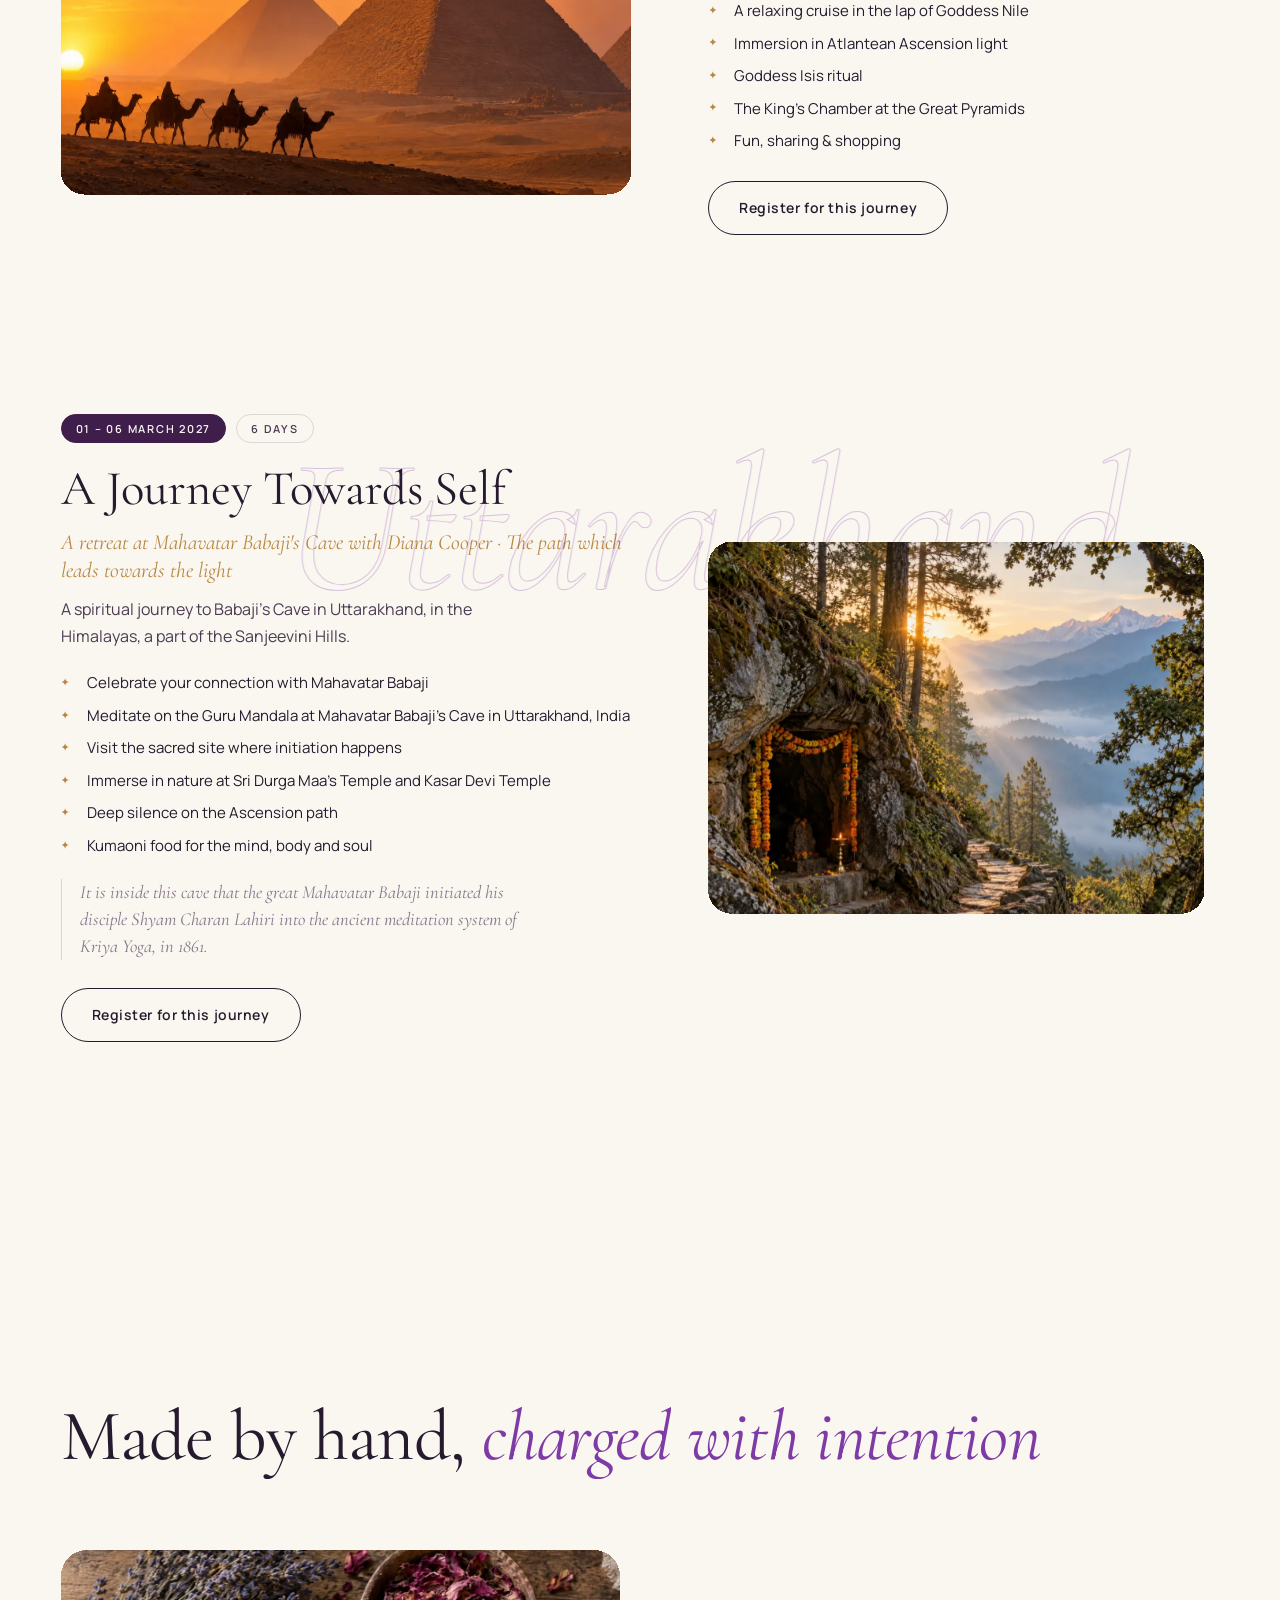
==== commit 1c1b90de: "Admin is a short list of accounts, not one Two people need the school's side of this site: Manjula, " ====
--- a/index.html
+++ b/index.html
@@ -645,7 +645,7 @@
   <script src="js/main.js?v=9"></script>
   <!-- The activity sections above are the fallback: if these fail to load, or
        the database is unreachable, the page simply keeps the built-in content. -->
-  <script src="js/config.js?v=10"></script>
+  <script src="js/config.js?v=11"></script>
   <script src="js/seed-content.js?v=6"></script>
   <script src="js/store.js?v=15"></script>
   <script src="js/auth-ui.js?v=7"></script>
